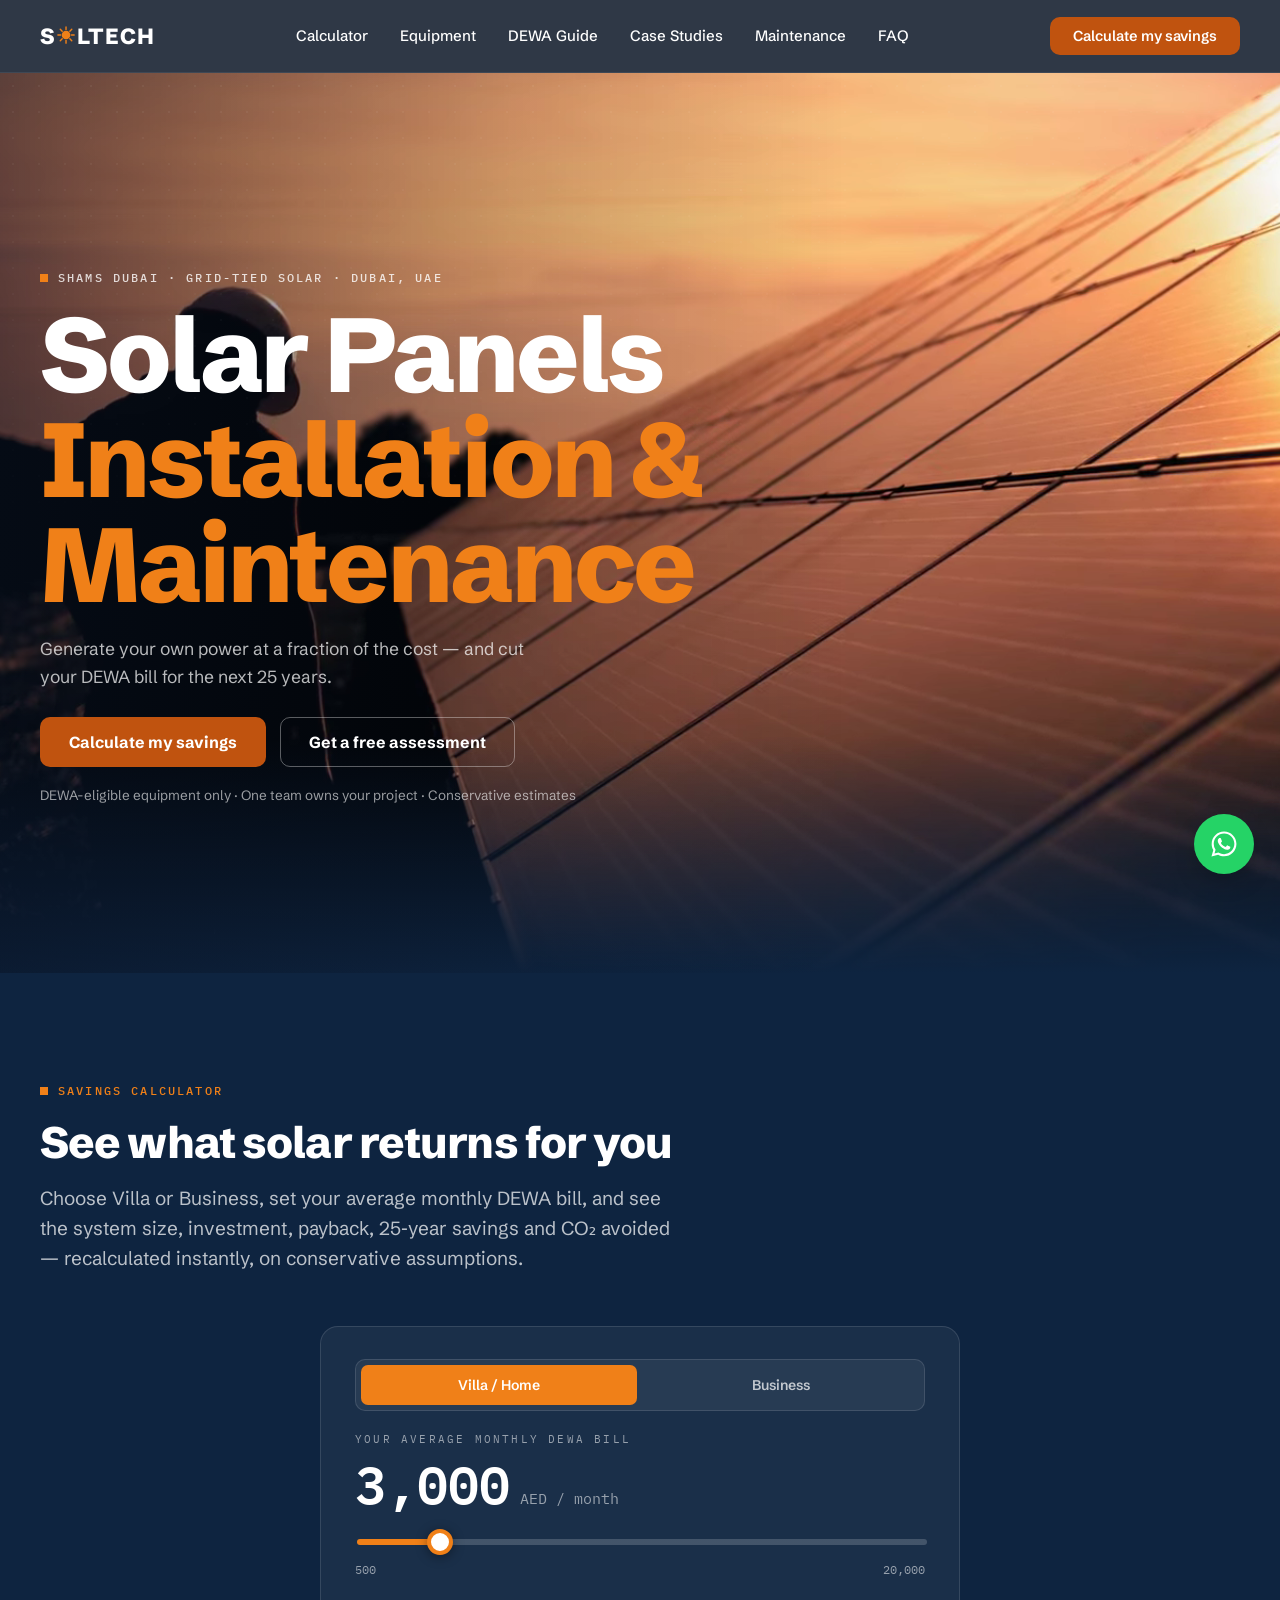
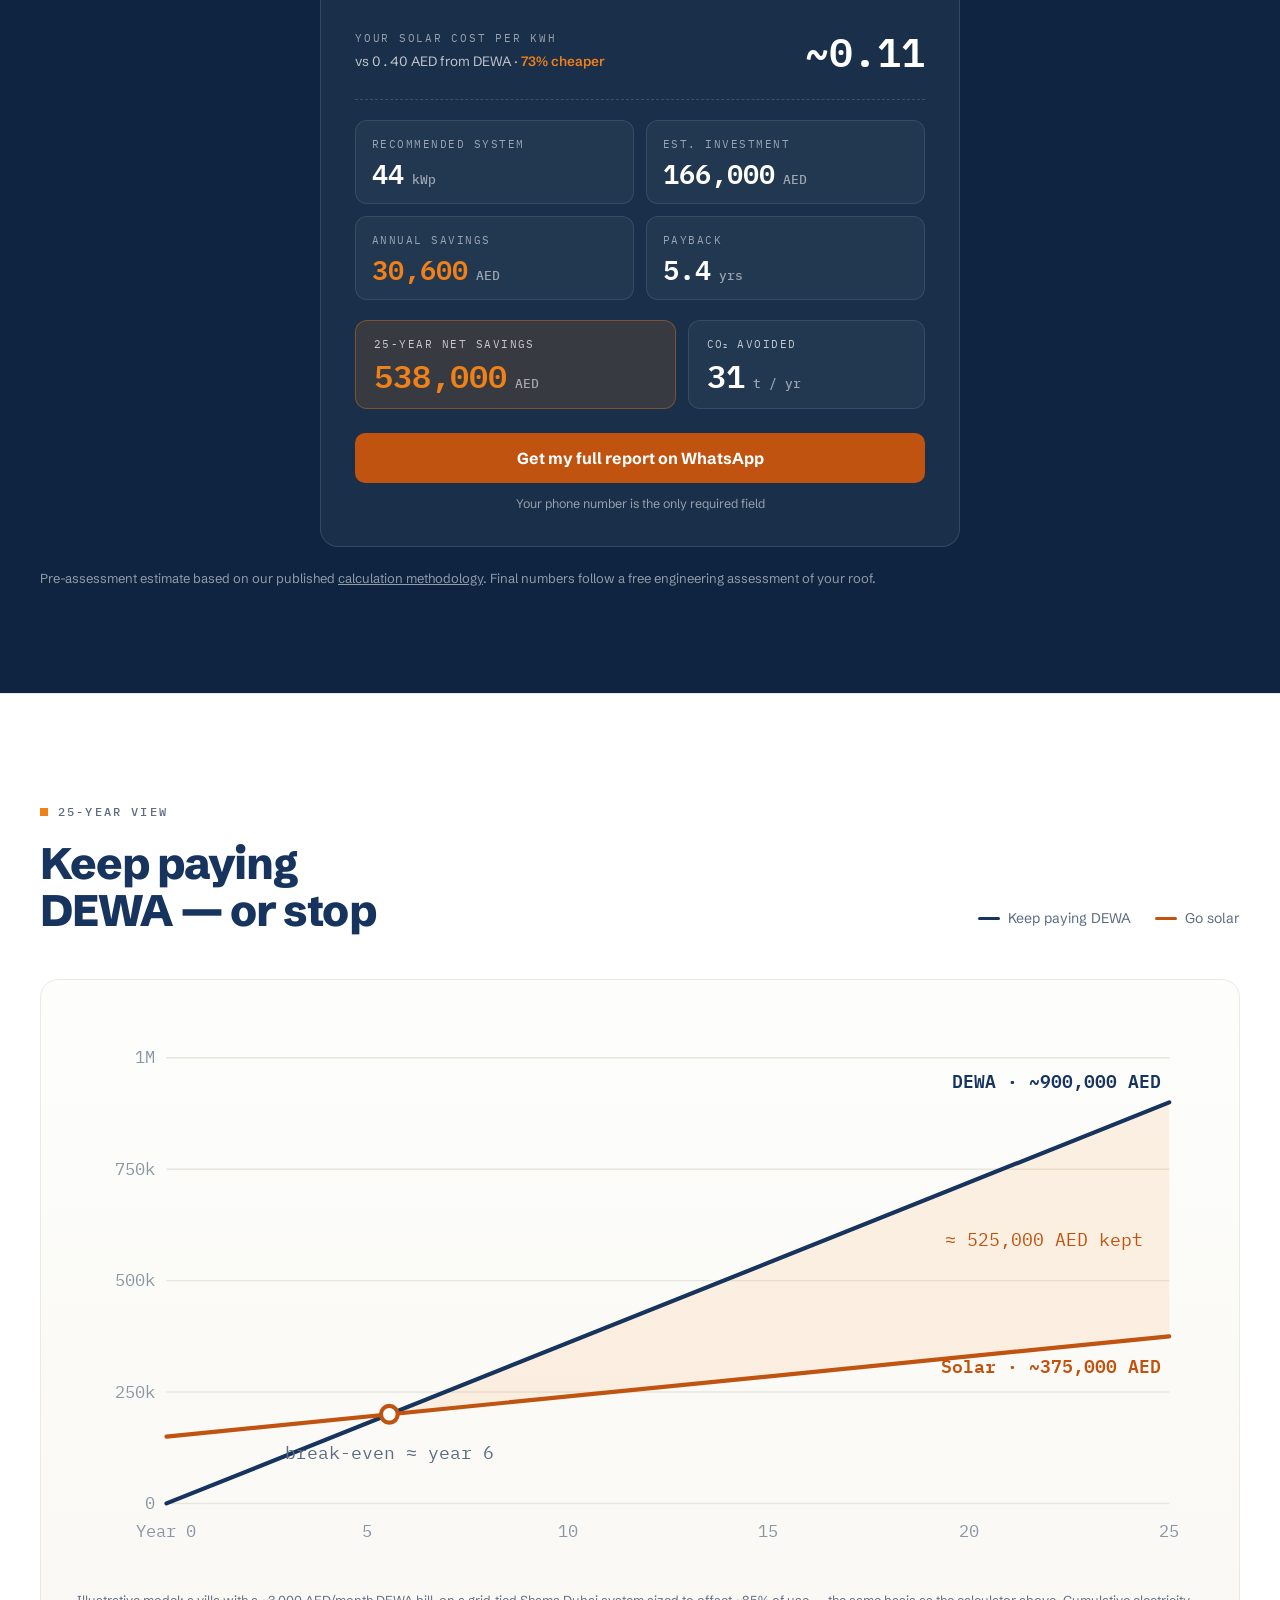
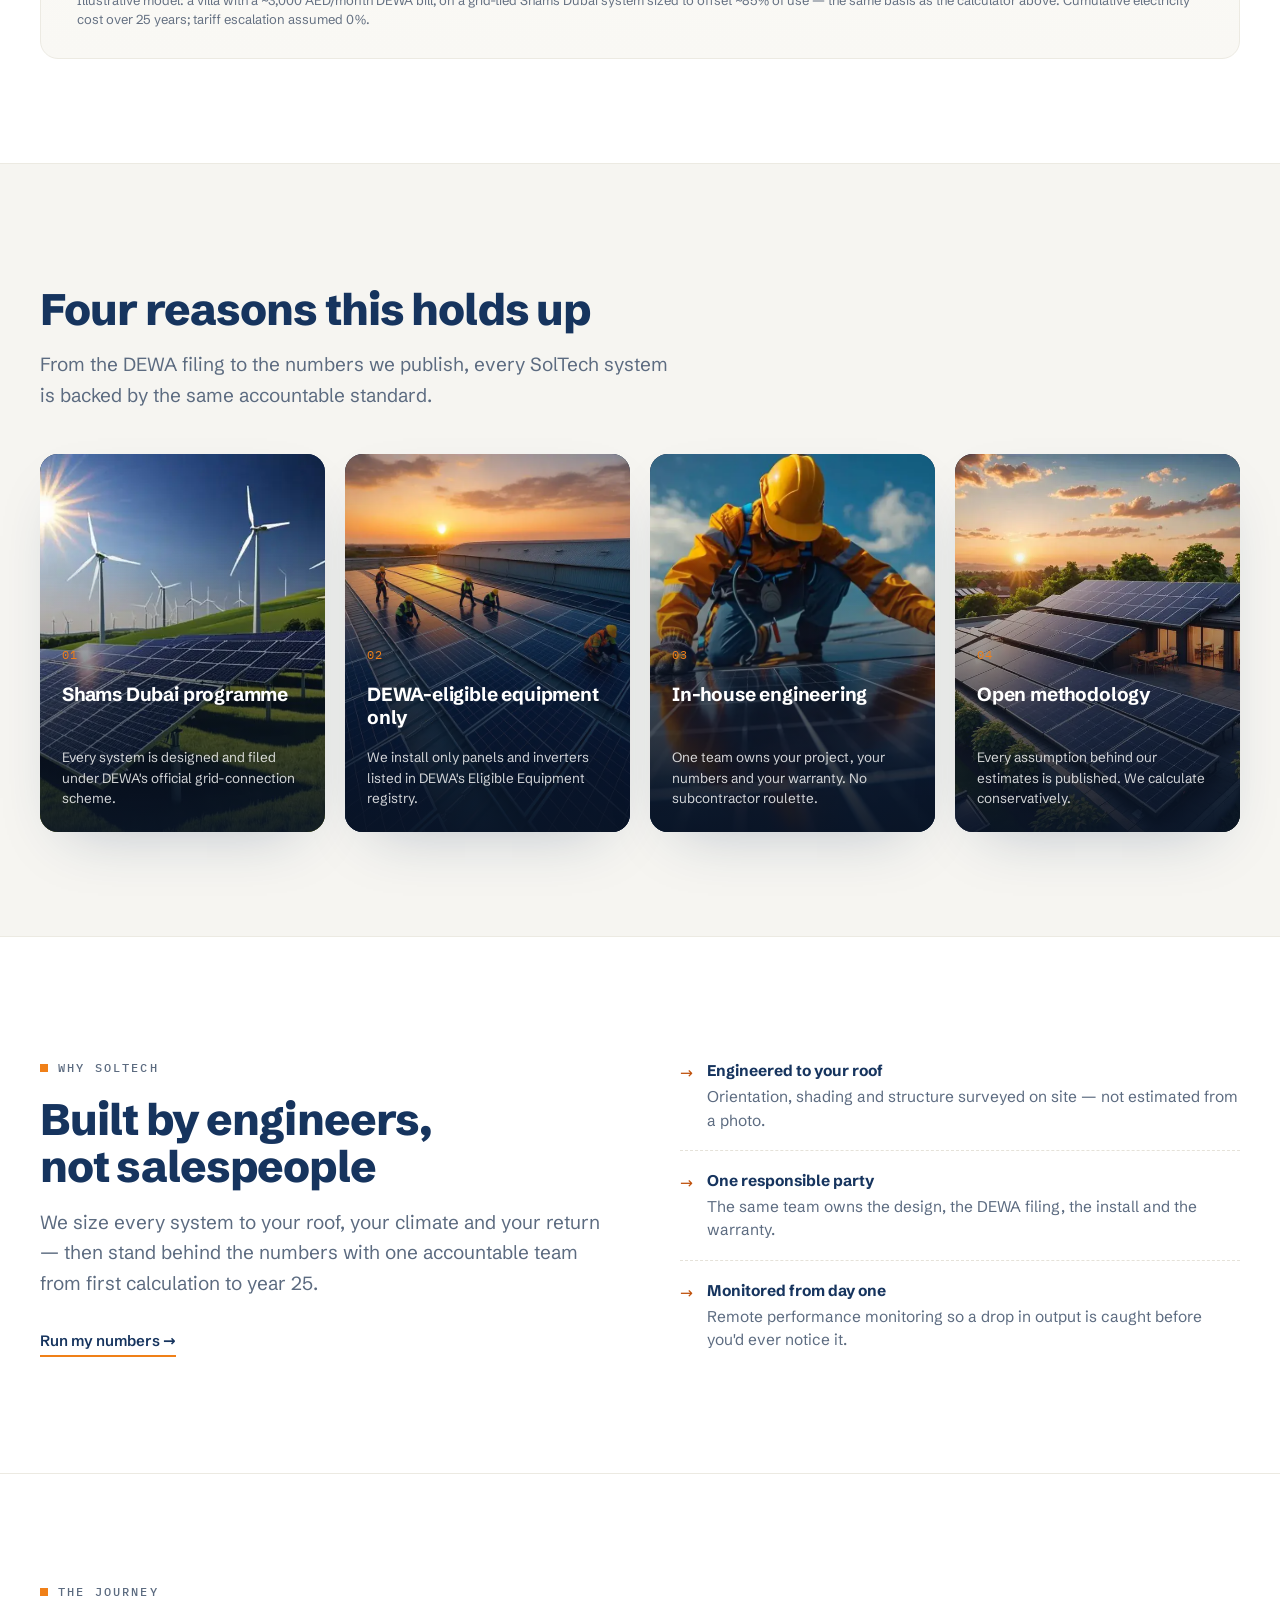
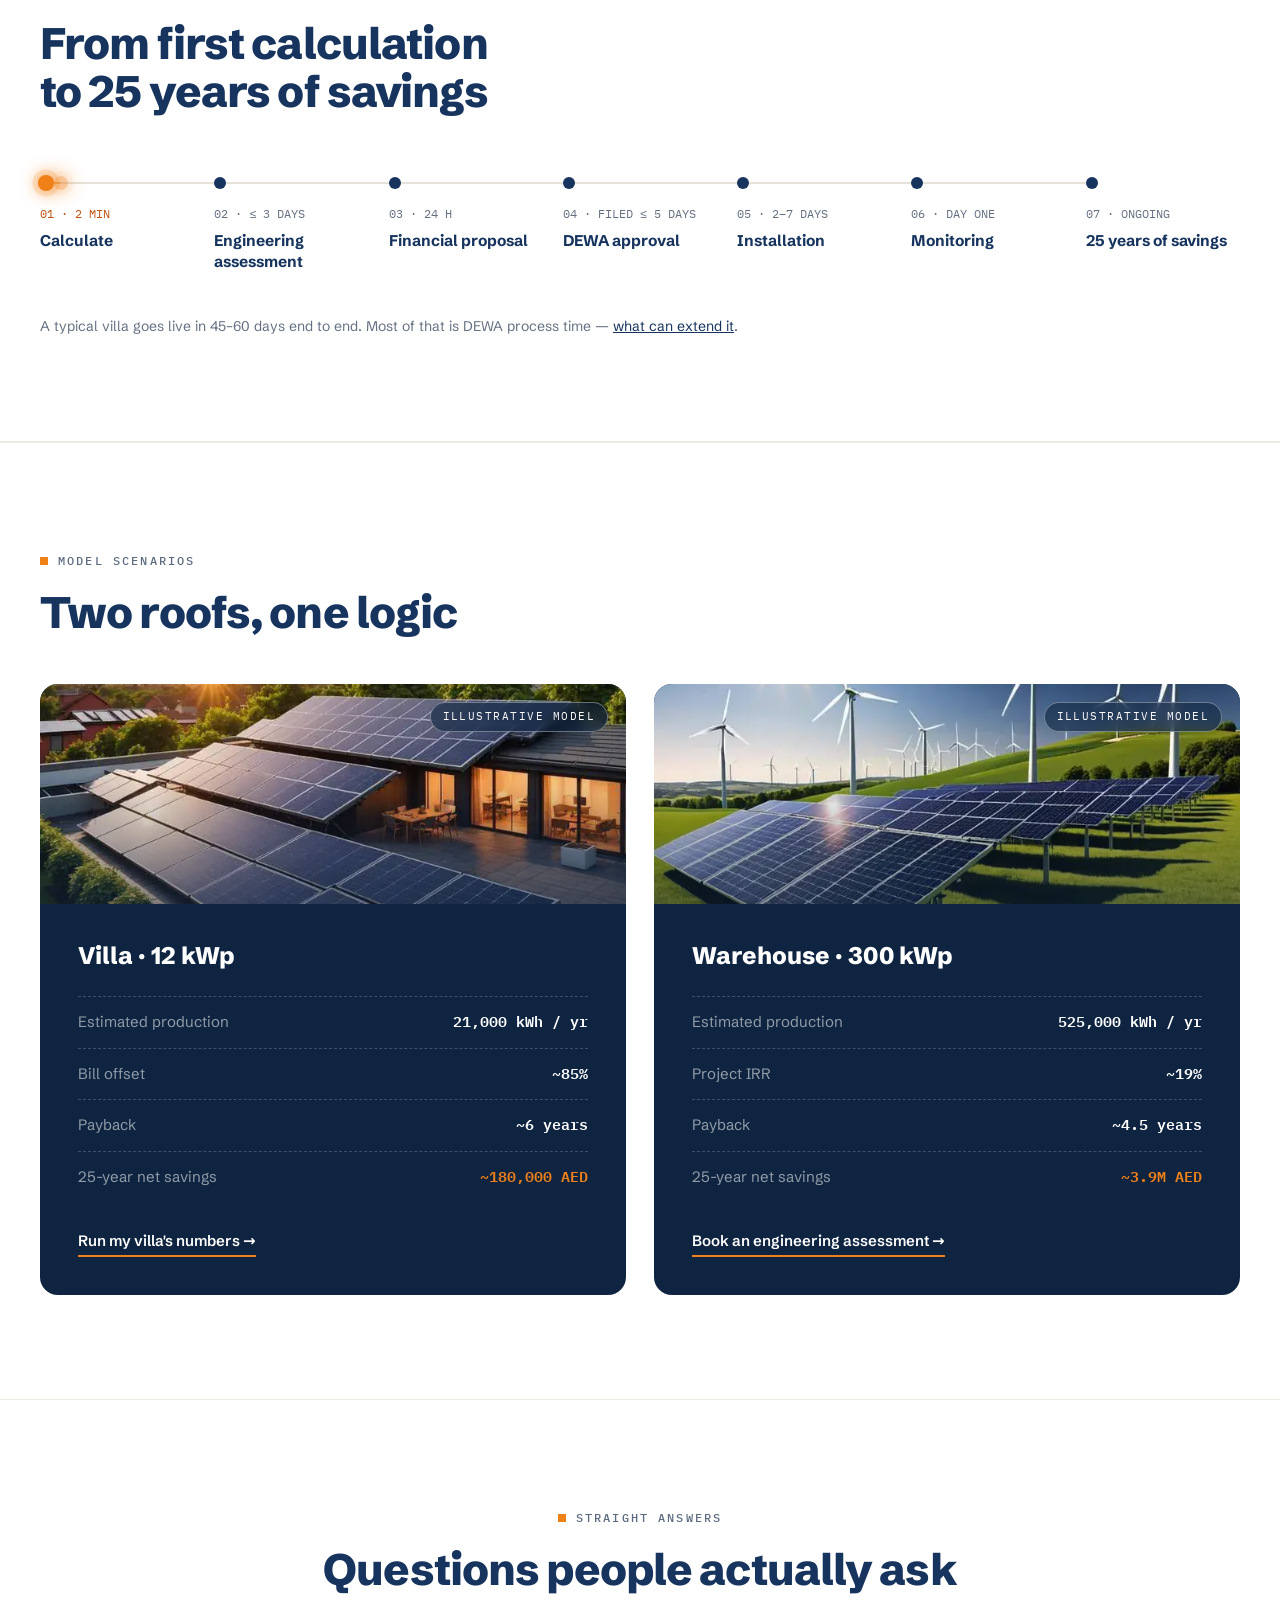
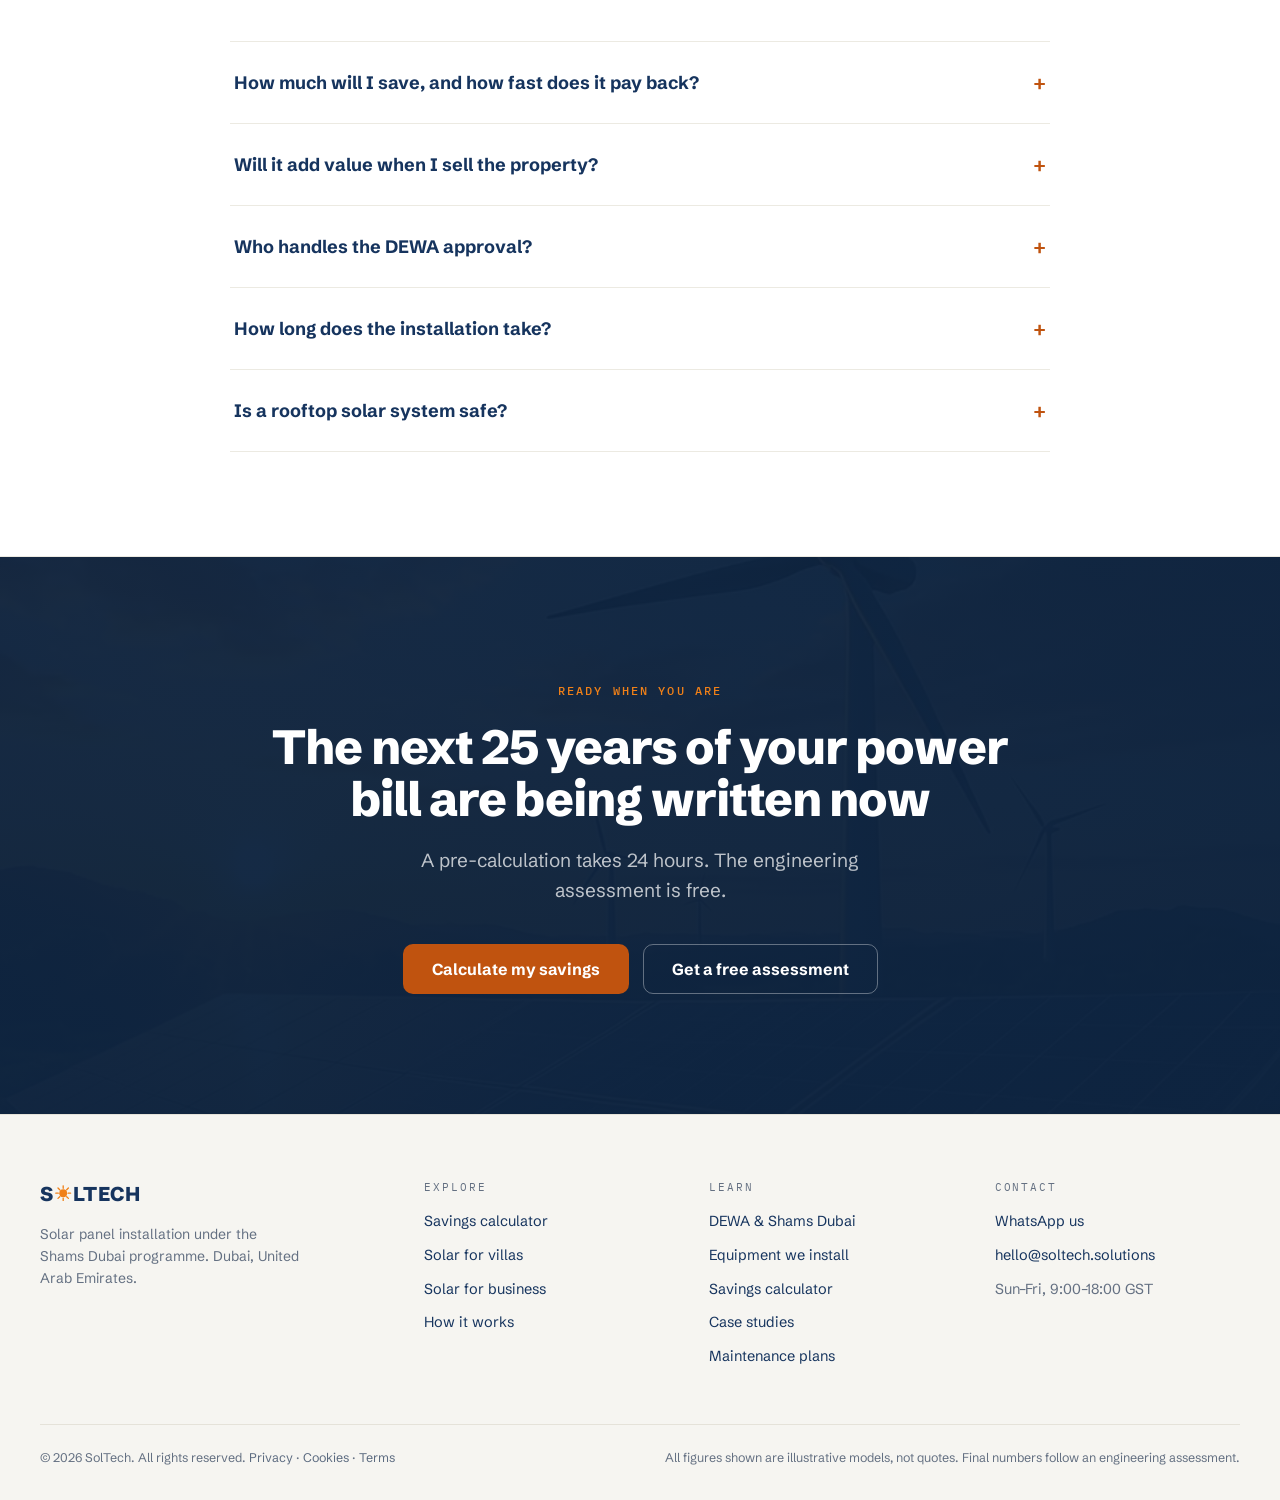
==== index.html @ 015d0dd1 "Add Maintenance page (post-connection O&M) with pricing plans New /maintenance.html covering ongoing" ====
<!DOCTYPE html>
<html lang="en">
<head>
<meta charset="utf-8">
<meta name="viewport" content="width=device-width, initial-scale=1">

<!-- ===== Primary SEO ===== -->
<title>Solar Panel Installation &amp; Maintenance in Dubai | SolTech</title>
<meta name="description" content="SolTech installs and maintains grid-tied solar under Dubai's Shams Dubai programme. Generate power at ~0.11 AED/kWh, cut your DEWA bill for 25 years. Free engineering assessment.">
<link rel="canonical" href="https://soltech.solutions/">
<meta name="robots" content="index, follow, max-image-preview:large, max-snippet:-1">
<meta name="author" content="SolTech">
<meta name="theme-color" content="#0E2440">
<meta name="geo.region" content="AE-DU">
<meta name="geo.placename" content="Dubai, United Arab Emirates">
<script>document.documentElement.classList.add('js');</script>

<!-- ===== Open Graph ===== -->
<meta property="og:type" content="website">
<meta property="og:site_name" content="SolTech">
<meta property="og:url" content="https://soltech.solutions/">
<meta property="og:title" content="Solar Panel Installation &amp; Maintenance in Dubai | SolTech">
<meta property="og:description" content="Generate your own power at a fraction of the cost and cut your DEWA bill for the next 25 years.">
<meta property="og:image" content="https://soltech.solutions/assets/img/panels-turbine-sunset.jpg">
<meta property="og:image:width" content="1024">
<meta property="og:image:height" content="1024">
<meta property="og:locale" content="en_AE">

<!-- ===== Twitter ===== -->
<meta name="twitter:card" content="summary_large_image">
<meta name="twitter:title" content="Solar Panel Installation &amp; Maintenance in Dubai | SolTech">
<meta name="twitter:description" content="Generate your own power at a fraction of the cost and cut your DEWA bill for the next 25 years.">
<meta name="twitter:image" content="https://soltech.solutions/assets/img/panels-turbine-sunset.jpg">

<link rel="icon" href="assets/favicon.svg" type="image/svg+xml">

<!-- ===== Performance: preload LCP + critical fonts (self-hosted, no CDN) ===== -->
<link rel="preload" as="image" href="assets/img/hero-poster.jpg" fetchpriority="high">
<link rel="preload" href="assets/fonts/schibsted-grotesk-latin.woff2" as="font" type="font/woff2" crossorigin>
<link rel="preload" href="assets/fonts/ibm-plex-mono-500-latin.woff2" as="font" type="font/woff2" crossorigin>
<link rel="stylesheet" href="assets/css/styles.css?v=15">

<!-- ===== Structured data ===== -->
<script type="application/ld+json">
{
  "@context": "https://schema.org",
  "@type": "LocalBusiness",
  "@id": "https://soltech.solutions/#business",
  "name": "SolTech",
  "description": "Grid-tied solar panel installation and maintenance in Dubai under the DEWA Shams Dubai programme.",
  "url": "https://soltech.solutions/",
  "email": "hello@soltech.solutions",
  "image": "https://soltech.solutions/assets/img/panels-turbine-sunset.jpg",
  "logo": "https://soltech.solutions/assets/favicon.svg",
  "priceRange": "$$",
  "areaServed": { "@type": "City", "name": "Dubai" },
  "address": { "@type": "PostalAddress", "addressLocality": "Dubai", "addressRegion": "Dubai", "addressCountry": "AE" },
  "openingHoursSpecification": {
    "@type": "OpeningHoursSpecification",
    "dayOfWeek": ["Sunday","Monday","Tuesday","Wednesday","Thursday","Friday"],
    "opens": "09:00", "closes": "18:00"
  },
  "makesOffer": {
    "@type": "Offer",
    "itemOffered": { "@type": "Service", "name": "Solar panel installation & maintenance", "serviceType": "Grid-tied solar (Shams Dubai)" }
  },
  "knowsAbout": ["Solar panel installation","Shams Dubai programme","DEWA grid connection","Solar maintenance","Photovoltaic systems"]
}
</script>
<script type="application/ld+json">
{
  "@context": "https://schema.org",
  "@type": "FAQPage",
  "mainEntity": [
    { "@type": "Question", "name": "How much will I save, and how fast does it pay back?", "acceptedAnswer": { "@type": "Answer", "text": "A grid-tied system replaces the power you buy from DEWA at 0.38 to 0.46 AED/kWh with your own at roughly 0.11 AED/kWh. For most villas that removes 70 to 90% of the electricity bill, and the system typically pays for itself in about 5 to 7 years, leaving 18 to 20 more years of near-free power under a 25-year panel performance warranty. Enter your monthly bill in the calculator for a figure tuned to your home; final numbers are confirmed by the free engineering assessment." } },
    { "@type": "Question", "name": "Will it add value when I sell the property?", "acceptedAnswer": { "@type": "Answer", "text": "Yes. The system is part of the property and transfers to the buyer, who inherits 20+ years of electricity at a fraction of the grid price, an increasingly clear selling point in Dubai. Accumulated DEWA bill credits stay with the account and do not transfer." } },
    { "@type": "Question", "name": "Who handles the DEWA approval?", "acceptedAnswer": { "@type": "Answer", "text": "We do, end to end. SolTech designs the system, files it under DEWA's Shams Dubai programme, and manages the connection approval, using only panels and inverters from DEWA's Eligible Equipment list. You never deal with the paperwork." } },
    { "@type": "Question", "name": "How long does the installation take?", "acceptedAnswer": { "@type": "Answer", "text": "A typical villa goes from first calculation to switch-on in 45 to 60 days. Most of that is DEWA approval time; the physical installation on your roof takes only 2 to 7 days." } },
    { "@type": "Question", "name": "Is a rooftop solar system safe?", "acceptedAnswer": { "@type": "Answer", "text": "Yes. Every roof gets a structural assessment first, the inverters are DEWA-listed and shut down automatically if the grid goes down, a built-in safety requirement, and installation is handled by certified engineers. With no moving parts, there is very little that can go wrong." } }
  ]
}
</script>
</head>
<body>
<a href="#top" class="skip-link">Skip to content</a>

<!-- ==================== HEADER ==================== -->
<header class="site-header" id="header">
  <div class="header-inner">
    <a href="#top" class="brand" aria-label="SolTech home">S<svg class="brand__sun" viewBox="0 0 100 100" role="img" aria-label="O" focusable="false"><g stroke-width="8" stroke-linecap="round" fill="none"><line x1="50" y1="20" x2="50" y2="5"/><line x1="50" y1="80" x2="50" y2="95"/><line x1="20" y1="50" x2="5" y2="50"/><line x1="80" y1="50" x2="95" y2="50"/><line x1="71.2" y1="28.8" x2="81.8" y2="18.2"/><line x1="71.2" y1="71.2" x2="81.8" y2="81.8"/><line x1="28.8" y1="71.2" x2="18.2" y2="81.8"/><line x1="28.8" y1="28.8" x2="18.2" y2="18.2"/></g><circle cx="50" cy="50" r="24"/></svg>LTECH</a>
    <nav class="nav" aria-label="Primary">
      <a class="nav__link" href="#calc">Calculator</a>
      <a class="nav__link" href="/equipment.html">Equipment</a>
      <a class="nav__link" href="/dewa-guide.html">DEWA Guide</a>
      <a class="nav__link" href="/case-studies.html">Case Studies</a>
      <a class="nav__link" href="/maintenance.html">Maintenance</a>
      <a class="nav__link" href="#faq">FAQ</a>
    </nav>
    <a href="#calc" class="btn btn--accent btn--sm header-cta">Calculate my savings</a>
    <button class="nav-toggle" id="navToggle" aria-label="Open menu" aria-expanded="false" aria-controls="mobileNav"><span></span></button>
  </div>
  <div class="mobile-nav" id="mobileNav">
    <a href="#calc">Calculator</a>
    <a href="/equipment.html">Equipment</a>
    <a href="/dewa-guide.html">DEWA Guide</a>
    <a href="/case-studies.html">Case Studies</a>
    <a href="/maintenance.html">Maintenance</a>
    <a href="#faq">FAQ</a>
    <a href="#calc" class="btn btn--accent">Calculate my savings</a>
  </div>
</header>

<main id="content">
<!-- ==================== HERO (full-banner video) ==================== -->
<section class="hero" id="top" tabindex="-1">
  <video class="hero__video" autoplay muted loop playsinline preload="metadata" poster="assets/img/hero-poster.jpg" aria-hidden="true" width="1600" height="861">
    <source src="solar.webm" type="video/webm">
    <source src="solar-1600.mp4" type="video/mp4">
  </video>
  <div class="hero__scrim"></div>
  <div class="hero__grid-overlay"></div>

  <div class="container">
    <div class="hero__grid">
      <div class="hero__content">
        <div class="eyebrow load-up"><span class="eyebrow__sq"></span>Shams Dubai · Grid-tied Solar · Dubai, UAE</div>
        <h1 class="h1 hero__title load-up d1">Solar Panels<br><span class="accent">Installation&nbsp;&amp;<br>Maintenance</span></h1>
        <p class="lead hero__sub load-up d2">Generate your own power at a fraction of the cost — and cut your DEWA bill for the next 25 years.</p>
        <div class="hero__cta load-up d3">
          <a href="#calc" class="btn btn--accent">Calculate my savings</a>
          <a href="https://wa.me/971500000000?text=Hi%20SolTech%2C%20I%27d%20like%20a%20free%20solar%20assessment" class="btn btn--ghost-light" rel="noopener">Get a free assessment</a>
        </div>
        <div class="hero__trust load-up d4">DEWA-eligible equipment only · One team owns your project · Conservative estimates</div>
      </div>
    </div>
  </div>
</section>

<!-- ==================== CALCULATOR ==================== -->
<section class="section section--deep on-dark" id="calc">
  <div class="container">
    <div class="section__head" data-reveal>
      <div class="eyebrow eyebrow--accent"><span class="eyebrow__sq"></span>Savings Calculator</div>
      <h2 class="h2" style="color:#fff">See what solar returns for you</h2>
      <p class="lead lead--on-dark">Choose Villa or Business, set your average monthly DEWA bill, and see the system size, investment, payback, 25&#8209;year savings and CO₂ avoided — recalculated instantly, on conservative assumptions.</p>
    </div>

    <div class="calc__grid">
      <!-- one unified calculator card: type + input + results + CTA -->
      <div class="calc__panel" data-reveal data-reveal-delay="100" data-calc>
        <div class="calc__toggle" role="group" aria-label="Property type">
          <button type="button" class="calc__seg is-active" data-type="villa" aria-pressed="true">Villa / Home</button>
          <button type="button" class="calc__seg" data-type="business" aria-pressed="false">Business</button>
        </div>

        <div class="calc__input">
          <div class="calc__label">Your average monthly DEWA bill</div>
          <div class="calc__amount">
            <span class="big" id="billVal">3,000</span>
            <span class="unit">AED / month</span>
          </div>
          <input class="slider" type="range" id="billSlider" min="500" max="20000" step="100" value="3000" aria-label="Average monthly DEWA bill in AED">
          <div class="slider__scale"><span id="scaleMin">500</span><span id="scaleMax">20,000</span></div>
        </div>

        <div class="calc__note" id="lowNote" hidden>Below ~1,500 AED/month the economics are weaker. Solar can still work — leave your number and we'll tell you straight whether it's worth it.</div>

        <div class="calc__hero-metric">
          <div class="calc__result-l">
            <div class="calc__result-k">Your solar cost per kWh</div>
            <div class="calc__result-ctx">vs <span class="num" id="dewaRate">0.40</span> AED from DEWA · <span class="accent"><span id="cutPct">73</span>% cheaper</span></div>
          </div>
          <div class="calc__result-v">~0.11</div>
        </div>

        <div class="calc__tiles">
          <div class="calc__tile"><div class="calc__tile-k">Recommended system</div><div class="calc__tile-v mono"><span id="sysKwp">44</span><span class="sm"> kWp</span></div></div>
          <div class="calc__tile"><div class="calc__tile-k">Est. investment</div><div class="calc__tile-v mono"><span id="capexVal">167,000</span><span class="sm"> AED</span></div></div>
          <div class="calc__tile"><div class="calc__tile-k">Annual savings</div><div class="calc__tile-v mono calc-accent"><span id="saveVal">30,600</span><span class="sm"> AED</span></div></div>
          <div class="calc__tile"><div class="calc__tile-k">Payback</div><div class="calc__tile-v mono"><span id="paybackVal">5.4</span><span class="sm"> yrs</span></div></div>
        </div>

        <div class="calc__bigrow">
          <div class="calc__big"><div class="calc__big-k">25-year net savings</div><div class="calc__big-v mono"><span id="net25Val">537,000</span><span class="sm"> AED</span></div></div>
          <div class="calc__big"><div class="calc__big-k">CO₂ avoided</div><div class="calc__big-v mono"><span id="co2Val">29</span><span class="sm"> t / yr</span></div></div>
        </div>

        <div class="calc__submit">
          <a class="btn btn--accent" id="reportCta" href="https://wa.me/971500000000?text=Hi%20SolTech%2C%20please%20send%20my%20full%20savings%20report.%20My%20monthly%20bill%20is%20about%203000%20AED" rel="noopener">Get my full report on WhatsApp</a>
          <div class="calc__reqnote">Your phone number is the only required field</div>
        </div>
      </div>
    </div>

    <div class="calc__foot" data-reveal>Pre-assessment estimate based on our published <a href="#faq">calculation methodology</a>. Final numbers follow a free engineering assessment of your roof.</div>
  </div>
</section>

<!-- ==================== COMPARE CHART ==================== -->
<section class="section section--white" id="compare">
  <div class="container">
    <div class="head-row" data-reveal>
      <div class="section__head" style="max-width:560px">
        <div class="eyebrow"><span class="eyebrow__sq"></span>25-Year View</div>
        <h2 class="h2">Keep paying DEWA — or stop</h2>
      </div>
      <div class="legend">
        <span><i class="l-dewa"></i>Keep paying DEWA</span>
        <span><i class="l-solar"></i>Go solar</span>
      </div>
    </div>

    <div class="chart-card" data-reveal data-reveal-delay="120">
      <svg id="compareChart" viewBox="0 0 820 400" style="width:100%;height:auto" role="img" aria-label="Cumulative 25-year cost: DEWA versus solar. DEWA reaches about 900,000 AED; solar about 375,000 AED.">
        <g stroke="#E8E5DC" stroke-width="1">
          <line x1="70" y1="350" x2="790" y2="350"></line>
          <line x1="70" y1="270" x2="790" y2="270"></line>
          <line x1="70" y1="190" x2="790" y2="190"></line>
          <line x1="70" y1="110" x2="790" y2="110"></line>
          <line x1="70" y1="30"  x2="790" y2="30"></line>
        </g>
        <g fill="#8B96A5" font-size="12" font-family="IBM Plex Mono, monospace">
          <text x="62" y="354" text-anchor="end">0</text>
          <text x="62" y="274" text-anchor="end">250k</text>
          <text x="62" y="194" text-anchor="end">500k</text>
          <text x="62" y="114" text-anchor="end">750k</text>
          <text x="62" y="34"  text-anchor="end">1M</text>
          <text x="70"  y="374" text-anchor="middle">Year 0</text>
          <text x="214" y="374" text-anchor="middle">5</text>
          <text x="358" y="374" text-anchor="middle">10</text>
          <text x="502" y="374" text-anchor="middle">15</text>
          <text x="646" y="374" text-anchor="middle">20</text>
          <text x="790" y="374" text-anchor="middle">25</text>
        </g>
        <polygon class="chart-fade" data-fade-delay="1200" points="230,286 790,62 790,230" fill="rgba(240,128,24,.10)"></polygon>
        <text class="chart-fade" data-fade-delay="1500" x="700" y="165" text-anchor="middle" fill="#C0530F" font-size="13" font-family="IBM Plex Mono, monospace">≈ 525,000 AED kept</text>
        <polyline class="chart-line chart-line--dewa draw" data-draw-delay="200" points="70,350 790,62" pathLength="1"></polyline>
        <polyline class="chart-line chart-line--solar draw" data-draw-delay="450" points="70,302 790,230" pathLength="1"></polyline>
        <g class="chart-fade" data-fade-delay="1700">
          <circle cx="230" cy="286" r="6" fill="#fff" stroke="#C0530F" stroke-width="3"></circle>
          <text x="230" y="318" text-anchor="middle" fill="#5C6B80" font-size="13" font-family="IBM Plex Mono, monospace">break-even ≈ year 6</text>
        </g>
        <g class="chart-fade" data-fade-delay="1900" font-size="13" font-family="IBM Plex Mono, monospace">
          <text x="784" y="52"  text-anchor="end" fill="#16345E" font-weight="600">DEWA · ~900,000 AED</text>
          <text x="784" y="256" text-anchor="end" fill="#C0530F" font-weight="600">Solar · ~375,000 AED</text>
        </g>
      </svg>
      <div class="foot">Illustrative model: a villa with a ~3,000 AED/month DEWA bill, on a grid-tied Shams Dubai system sized to offset ~85% of use — the same basis as the calculator above. Cumulative electricity cost over 25 years; tariff escalation assumed 0%.</div>
    </div>
  </div>
</section>

<!-- ==================== TRUST CARDS ==================== -->
<section class="section section--paper" id="trust">
  <div class="container">
    <div class="section__head" data-reveal>
      <h2 class="h2">Four reasons this holds up</h2>
      <p class="lead">From the DEWA filing to the numbers we publish, every SolTech system is backed by the same accountable standard.</p>
    </div>
    <div class="trust-cards">
      <article class="tcard" data-reveal>
        <picture><source srcset="assets/img/panels-wind-field.webp" type="image/webp"><img class="tcard__img" src="assets/img/panels-wind-field.jpg" alt="Solar array beside wind turbines under the Shams Dubai grid programme." loading="lazy" decoding="async"></picture>
        <div class="tcard__scrim"></div>
        <div class="tcard__body">
          <div class="tcard__num mono">01</div>
          <h3 class="tcard__title">Shams Dubai programme</h3>
          <p class="tcard__desc">Every system is designed and filed under DEWA's official grid-connection scheme.</p>
        </div>
      </article>
      <article class="tcard" data-reveal data-reveal-delay="90">
        <picture><source srcset="assets/img/install-team-sunset.webp" type="image/webp"><img class="tcard__img" src="assets/img/install-team-sunset.jpg" alt="A crew installing DEWA-eligible solar panels on a rooftop." loading="lazy" decoding="async"></picture>
        <div class="tcard__scrim"></div>
        <div class="tcard__body">
          <div class="tcard__num mono">02</div>
          <h3 class="tcard__title">DEWA-eligible equipment only</h3>
          <p class="tcard__desc">We install only panels and inverters listed in DEWA's Eligible Equipment registry.</p>
        </div>
      </article>
      <article class="tcard" data-reveal data-reveal-delay="180">
        <picture><source srcset="assets/img/engineer-closeup.webp" type="image/webp"><img class="tcard__img" src="assets/img/engineer-closeup.jpg" alt="A SolTech engineer fitting a rooftop solar module." loading="lazy" decoding="async"></picture>
        <div class="tcard__scrim"></div>
        <div class="tcard__body">
          <div class="tcard__num mono">03</div>
          <h3 class="tcard__title">In-house engineering</h3>
          <p class="tcard__desc">One team owns your project, your numbers and your warranty. No subcontractor roulette.</p>
        </div>
      </article>
      <article class="tcard" data-reveal data-reveal-delay="270">
        <picture><source srcset="assets/img/villa-rooftop-sunset.webp" type="image/webp"><img class="tcard__img" src="assets/img/villa-rooftop-sunset.jpg" alt="A villa rooftop solar array at sunset." loading="lazy" decoding="async"></picture>
        <div class="tcard__scrim"></div>
        <div class="tcard__body">
          <div class="tcard__num mono">04</div>
          <h3 class="tcard__title">Open methodology</h3>
          <p class="tcard__desc">Every assumption behind our estimates is published. We calculate conservatively.</p>
        </div>
      </article>
    </div>
  </div>
</section>

<!-- ==================== WHY SOLTECH ==================== -->
<section class="section section--white" id="why">
  <div class="container">
    <div class="engineers__grid">
      <div class="engineers__head" data-reveal>
        <div class="eyebrow"><span class="eyebrow__sq"></span>Why SolTech</div>
        <h2 class="h2" style="margin-top:18px">Built by engineers, not salespeople</h2>
        <p class="lead engineers__lead">We size every system to your roof, your climate and your return — then stand behind the numbers with one accountable team from first calculation to year 25.</p>
        <div class="engineers__cta">
          <a href="#calc" class="ulink">Run my numbers <span class="arw">→</span></a>
        </div>
      </div>
      <div class="engineers__body" data-reveal data-reveal-delay="120">
        <ul class="engineers__list">
          <li><span class="ic" aria-hidden="true">→</span><span><b>Engineered to your roof</b>Orientation, shading and structure surveyed on site — not estimated from a photo.</span></li>
          <li><span class="ic" aria-hidden="true">→</span><span><b>One responsible party</b>The same team owns the design, the DEWA filing, the install and the warranty.</span></li>
          <li><span class="ic" aria-hidden="true">→</span><span><b>Monitored from day one</b>Remote performance monitoring so a drop in output is caught before you'd ever notice it.</span></li>
        </ul>
      </div>
    </div>
  </div>
</section>

<!-- ==================== JOURNEY ==================== -->
<section class="section section--white" id="how" style="border-top:none">
  <div class="container">
    <div class="section__head" data-reveal>
      <div class="eyebrow"><span class="eyebrow__sq"></span>The Journey</div>
      <h2 class="h2">From first calculation to 25 years of savings</h2>
    </div>
    <div class="journey-grid" data-journey>
      <div class="journey-line" aria-hidden="true"></div>
      <div class="journey-line__fill" aria-hidden="true"></div>
      <div class="journey-traveler" aria-hidden="true"></div>
      <div class="step" data-reveal><span class="step__dot"></span><div class="step__label mono">01 · 2 MIN</div><div class="step__title">Calculate</div></div>
      <div class="step" data-reveal data-reveal-delay="70"><span class="step__dot"></span><div class="step__label mono">02 · ≤ 3 DAYS</div><div class="step__title">Engineering assessment</div></div>
      <div class="step" data-reveal data-reveal-delay="140"><span class="step__dot"></span><div class="step__label mono">03 · 24 H</div><div class="step__title">Financial proposal</div></div>
      <div class="step" data-reveal data-reveal-delay="210"><span class="step__dot"></span><div class="step__label mono">04 · FILED ≤ 5 DAYS</div><div class="step__title">DEWA approval</div></div>
      <div class="step" data-reveal data-reveal-delay="280"><span class="step__dot"></span><div class="step__label mono">05 · 2–7 DAYS</div><div class="step__title">Installation</div></div>
      <div class="step" data-reveal data-reveal-delay="350"><span class="step__dot"></span><div class="step__label mono">06 · DAY ONE</div><div class="step__title">Monitoring</div></div>
      <div class="step" data-reveal data-reveal-delay="420"><span class="step__dot"></span><div class="step__label mono">07 · ONGOING</div><div class="step__title">25 years of savings</div></div>
    </div>
    <div class="journey__foot" data-reveal>A typical villa goes live in 45–60 days end to end. Most of that is DEWA process time — <a href="#faq">what can extend it</a>.</div>
  </div>
</section>

<!-- ==================== MODELS ==================== -->
<section class="section section--white" id="models">
  <div class="container">
    <div class="section__head" data-reveal>
      <div class="eyebrow"><span class="eyebrow__sq"></span>Model Scenarios</div>
      <h2 class="h2">Two roofs, one logic</h2>
    </div>
    <div class="models-grid">
      <!-- Villa -->
      <div class="model model--dark" data-reveal data-reveal-delay="80">
        <div class="model__media">
          <picture><source srcset="assets/img/villa-rooftop-sunset.webp" type="image/webp"><img src="assets/img/villa-rooftop-sunset.jpg" alt="Modern villa with rooftop solar panels at sunset." loading="lazy" decoding="async"></picture>
          <span class="model__pill">Illustrative model</span>
        </div>
        <div class="model__body">
          <div class="model__title">Villa · 12 kWp</div>
          <div class="spec-list">
            <div class="spec"><span class="spec__k">Estimated production</span><span class="spec__v">21,000 kWh / yr</span></div>
            <div class="spec"><span class="spec__k">Bill offset</span><span class="spec__v">~85%</span></div>
            <div class="spec"><span class="spec__k">Payback</span><span class="spec__v">~6 years</span></div>
            <div class="spec"><span class="spec__k">25-year net savings</span><span class="spec__v spec__v--accent">~180,000 AED</span></div>
          </div>
          <div class="model__cta"><a href="#calc" class="ulink">Run my villa's numbers <span class="arw">→</span></a></div>
        </div>
      </div>
      <!-- Warehouse -->
      <div class="model model--dark" data-reveal data-reveal-delay="160">
        <div class="model__media">
          <picture><source srcset="assets/img/panels-wind-field.webp" type="image/webp"><img src="assets/img/panels-wind-field.jpg" alt="Large-scale solar array beside wind turbines." loading="lazy" decoding="async"></picture>
          <span class="model__pill">Illustrative model</span>
        </div>
        <div class="model__body">
          <div class="model__title">Warehouse · 300 kWp</div>
          <div class="spec-list">
            <div class="spec"><span class="spec__k">Estimated production</span><span class="spec__v">525,000 kWh / yr</span></div>
            <div class="spec"><span class="spec__k">Project IRR</span><span class="spec__v">~19%</span></div>
            <div class="spec"><span class="spec__k">Payback</span><span class="spec__v">~4.5 years</span></div>
            <div class="spec"><span class="spec__k">25-year net savings</span><span class="spec__v spec__v--accent">~3.9M AED</span></div>
          </div>
          <div class="model__cta"><a href="https://wa.me/971500000000?text=Hi%20SolTech%2C%20I%27d%20like%20to%20book%20an%20engineering%20assessment%20for%20a%20commercial%20site" class="ulink" rel="noopener">Book an engineering assessment <span class="arw">→</span></a></div>
        </div>
      </div>
    </div>
  </div>
</section>

<!-- ==================== FAQ ==================== -->
<section class="section section--white" id="faq" style="border-top:none">
  <div class="container">
    <div class="faq-wrap">
      <div class="faq-head" data-reveal>
        <div class="eyebrow"><span class="eyebrow__sq"></span>Straight Answers</div>
        <h2 class="h2" style="margin-top:18px">Questions people actually ask</h2>
      </div>
      <div class="faq-list" data-reveal data-reveal-delay="100">
        <div class="faq-item">
          <button class="faq-q" aria-expanded="false" aria-controls="faq-a-0">How much will I save, and how fast does it pay back?<span class="faq-q__icon" aria-hidden="true">+</span></button>
          <div class="faq-a" id="faq-a-0" aria-hidden="true"><div class="faq-a__inner"><p>A grid-tied system replaces the power you buy from DEWA at 0.38–0.46 AED/kWh with your own at roughly 0.11 AED/kWh. For most villas that removes 70–90% of the electricity bill, and the system typically pays for itself in about 5–7 years — leaving 18–20 more years of near-free power under a 25-year panel performance warranty. Enter your monthly bill in the calculator above for a figure tuned to your home; final numbers are confirmed by the free engineering assessment.</p></div></div>
        </div>
        <div class="faq-item">
          <button class="faq-q" aria-expanded="false" aria-controls="faq-a-1">Will it add value when I sell the property?<span class="faq-q__icon" aria-hidden="true">+</span></button>
          <div class="faq-a" id="faq-a-1" aria-hidden="true"><div class="faq-a__inner"><p>Yes. The system is part of the property and transfers to the buyer, who inherits 20+ years of electricity at a fraction of the grid price — an increasingly clear selling point in Dubai. Accumulated DEWA bill credits stay with the account and do not transfer.</p></div></div>
        </div>
        <div class="faq-item">
          <button class="faq-q" aria-expanded="false" aria-controls="faq-a-2">Who handles the DEWA approval?<span class="faq-q__icon" aria-hidden="true">+</span></button>
          <div class="faq-a" id="faq-a-2" aria-hidden="true"><div class="faq-a__inner"><p>We do, end to end. SolTech designs the system, files it under DEWA's Shams Dubai programme, and manages the connection approval — using only panels and inverters from DEWA's Eligible Equipment list. You never deal with the paperwork.</p></div></div>
        </div>
        <div class="faq-item">
          <button class="faq-q" aria-expanded="false" aria-controls="faq-a-3">How long does the installation take?<span class="faq-q__icon" aria-hidden="true">+</span></button>
          <div class="faq-a" id="faq-a-3" aria-hidden="true"><div class="faq-a__inner"><p>A typical villa goes from first calculation to switch-on in 45–60 days. Most of that is DEWA approval time; the physical installation on your roof takes only 2–7 days.</p></div></div>
        </div>
        <div class="faq-item">
          <button class="faq-q" aria-expanded="false" aria-controls="faq-a-4">Is a rooftop solar system safe?<span class="faq-q__icon" aria-hidden="true">+</span></button>
          <div class="faq-a" id="faq-a-4" aria-hidden="true"><div class="faq-a__inner"><p>Yes. Every roof gets a structural assessment first, the inverters are DEWA-listed and shut down automatically if the grid goes down (a built-in safety requirement), and installation is handled by certified engineers. With no moving parts, there is very little that can go wrong.</p></div></div>
        </div>
      </div>
    </div>
  </div>
</section>

<!-- ==================== FINAL CTA ==================== -->
<section class="cta" id="contact">
  <div class="cta__bg"><picture><source srcset="assets/img/panels-turbine-sunset.webp" type="image/webp"><img src="assets/img/panels-turbine-sunset.jpg" alt="" aria-hidden="true" loading="lazy"></picture></div>
  <div class="cta__scrim"></div>
  <div class="container" data-reveal>
    <div class="eyebrow eyebrow--accent" style="justify-content:center">Ready When You Are</div>
    <h2 class="h2">The next 25 years of your power bill are being written now</h2>
    <p class="lead">A pre-calculation takes 24 hours. The engineering assessment is free.</p>
    <div class="cta__actions">
      <a href="#calc" class="btn btn--accent">Calculate my savings</a>
      <a href="https://wa.me/971500000000?text=Hi%20SolTech%2C%20I%27d%20like%20a%20free%20solar%20assessment" class="btn btn--ghost-light" rel="noopener">Get a free assessment</a>
    </div>
  </div>
</section>

</main>

<!-- ==================== FOOTER ==================== -->
<footer class="site-footer">
  <div class="footer-inner">
    <div class="footer-grid">
      <div class="footer-brand">
        <div class="brand" style="font-size:20px">S<svg class="brand__sun" viewBox="0 0 100 100" role="img" aria-label="O" focusable="false"><g stroke-width="8" stroke-linecap="round" fill="none"><line x1="50" y1="20" x2="50" y2="5"/><line x1="50" y1="80" x2="50" y2="95"/><line x1="20" y1="50" x2="5" y2="50"/><line x1="80" y1="50" x2="95" y2="50"/><line x1="71.2" y1="28.8" x2="81.8" y2="18.2"/><line x1="71.2" y1="71.2" x2="81.8" y2="81.8"/><line x1="28.8" y1="71.2" x2="18.2" y2="81.8"/><line x1="28.8" y1="28.8" x2="18.2" y2="18.2"/></g><circle cx="50" cy="50" r="24"/></svg>LTECH</div>
        <p>Solar panel installation under the Shams Dubai programme. Dubai, United Arab Emirates.</p>
      </div>
      <div class="footer-col">
        <div class="footer-col__k">Explore</div>
        <a href="#calc">Savings calculator</a>
        <a href="#compare">Solar for villas</a>
        <a href="#models">Solar for business</a>
        <a href="#how">How it works</a>
      </div>
      <div class="footer-col">
        <div class="footer-col__k">Learn</div>
        <a href="/dewa-guide.html">DEWA &amp; Shams Dubai</a>
        <a href="/equipment.html">Equipment we install</a>
        <a href="/calculator.html">Savings calculator</a>
        <a href="/case-studies.html">Case studies</a>
        <a href="/maintenance.html">Maintenance plans</a>
      </div>
      <div class="footer-col">
        <div class="footer-col__k">Contact</div>
        <a href="https://wa.me/971500000000" rel="noopener">WhatsApp us</a>
        <a href="mailto:hello@soltech.solutions">hello@soltech.solutions</a>
        <span style="color:var(--faint)">Sun–Fri, 9:00–18:00 GST</span>
      </div>
    </div>
    <div class="footer-bottom">
      <span class="footer-legal">© 2026 SolTech. All rights reserved. <a href="privacy.html">Privacy</a> · <a href="cookies.html">Cookies</a> · <a href="terms.html">Terms</a></span>
      <span>All figures shown are illustrative models, not quotes. Final numbers follow an engineering assessment.</span>
    </div>
  </div>
</footer>

<!-- Floating WhatsApp -->
<a class="wa-float" href="https://wa.me/971500000000?text=Hi%20SolTech" aria-label="Chat on WhatsApp" rel="noopener">
  <svg width="30" height="30" viewBox="0 0 24 24" fill="#fff" aria-hidden="true"><path d="M12.04 2c-5.46 0-9.9 4.44-9.9 9.9 0 1.75.46 3.45 1.32 4.95L2 22l5.3-1.39c1.45.79 3.08 1.21 4.74 1.21 5.46 0 9.9-4.44 9.9-9.9S17.5 2 12.04 2zm0 18.1c-1.48 0-2.93-.4-4.2-1.15l-.3-.18-3.12.82.83-3.04-.2-.31a8.26 8.26 0 0 1-1.26-4.38c0-4.54 3.7-8.24 8.25-8.24 4.54 0 8.24 3.7 8.24 8.24s-3.7 8.24-8.24 8.24zm4.52-6.16c-.25-.12-1.47-.72-1.69-.81-.23-.08-.39-.12-.56.13-.16.25-.64.8-.78.97-.14.16-.29.18-.54.06-.25-.12-1.05-.39-1.99-1.23-.74-.66-1.23-1.47-1.38-1.72-.14-.25-.01-.38.11-.51.11-.11.25-.29.37-.43.12-.14.16-.25.25-.41.08-.17.04-.31-.02-.43-.06-.12-.56-1.34-.76-1.84-.2-.48-.41-.42-.56-.43h-.48c-.17 0-.43.06-.66.31-.22.25-.86.85-.86 2.07 0 1.22.89 2.4 1.01 2.56.12.17 1.75 2.67 4.23 3.74.59.26 1.05.41 1.41.52.59.19 1.13.16 1.56.1.48-.07 1.47-.6 1.67-1.18.21-.58.21-1.07.15-1.18-.06-.11-.22-.17-.47-.29z"></path></svg>
</a>

<script src="assets/js/script.js?v=14" defer></script>
</body>
</html>
---- assets/css/styles.css ----
/* ============================================================
   SolTech — Solar Panel Installation, Dubai
   Financial / wealth-platform aesthetic. One orange accent on navy.
   Tokens sourced from the client design handoff (high-fidelity).
   ============================================================ */

/* ============================================================
   Self-hosted fonts — no external CDN (works offline, faster, GDPR-clean).
   Schibsted Grotesk: variable 400..900 (normal + italic).
   IBM Plex Mono: 400 / 500 / 600. Latin + latin-ext subsets only.
   ============================================================ */
@font-face {
  font-family: "Schibsted Grotesk"; font-style: normal; font-weight: 400 900; font-display: swap;
  src: url("../fonts/schibsted-grotesk-latin.woff2") format("woff2");
  unicode-range: U+0000-00FF, U+0131, U+0152-0153, U+02BB-02BC, U+02C6, U+02DA, U+02DC, U+0304, U+0308, U+0329, U+2000-206F, U+20AC, U+2122, U+2191, U+2193, U+2212, U+2215, U+FEFF, U+FFFD;
}
@font-face {
  font-family: "Schibsted Grotesk"; font-style: normal; font-weight: 400 900; font-display: swap;
  src: url("../fonts/schibsted-grotesk-latin-ext.woff2") format("woff2");
  unicode-range: U+0100-02BA, U+02BD-02C5, U+02C7-02CC, U+02CE-02D7, U+02DD-02FF, U+0304, U+0308, U+0329, U+1D00-1DBF, U+1E00-1E9F, U+1EF2-1EFF, U+2020, U+20A0-20AB, U+20AD-20C0, U+2113, U+2C60-2C7F, U+A720-A7FF;
}
@font-face {
  font-family: "Schibsted Grotesk"; font-style: italic; font-weight: 400 900; font-display: swap;
  src: url("../fonts/schibsted-grotesk-italic-latin.woff2") format("woff2");
  unicode-range: U+0000-00FF, U+0131, U+0152-0153, U+02BB-02BC, U+02C6, U+02DA, U+02DC, U+0304, U+0308, U+0329, U+2000-206F, U+20AC, U+2122, U+2191, U+2193, U+2212, U+2215, U+FEFF, U+FFFD;
}
@font-face {
  font-family: "Schibsted Grotesk"; font-style: italic; font-weight: 400 900; font-display: swap;
  src: url("../fonts/schibsted-grotesk-italic-latin-ext.woff2") format("woff2");
  unicode-range: U+0100-02BA, U+02BD-02C5, U+02C7-02CC, U+02CE-02D7, U+02DD-02FF, U+0304, U+0308, U+0329, U+1D00-1DBF, U+1E00-1E9F, U+1EF2-1EFF, U+2020, U+20A0-20AB, U+20AD-20C0, U+2113, U+2C60-2C7F, U+A720-A7FF;
}
@font-face {
  font-family: "IBM Plex Mono"; font-style: normal; font-weight: 400; font-display: swap;
  src: url("../fonts/ibm-plex-mono-400-latin.woff2") format("woff2");
  unicode-range: U+0000-00FF, U+0131, U+0152-0153, U+02BB-02BC, U+02C6, U+02DA, U+02DC, U+0304, U+0308, U+0329, U+2000-206F, U+20AC, U+2122, U+2191, U+2193, U+2212, U+2215, U+FEFF, U+FFFD;
}
@font-face {
  font-family: "IBM Plex Mono"; font-style: normal; font-weight: 400; font-display: swap;
  src: url("../fonts/ibm-plex-mono-400-latin-ext.woff2") format("woff2");
  unicode-range: U+0100-02BA, U+02BD-02C5, U+02C7-02CC, U+02CE-02D7, U+02DD-02FF, U+0304, U+0308, U+0329, U+1D00-1DBF, U+1E00-1E9F, U+1EF2-1EFF, U+2020, U+20A0-20AB, U+20AD-20C0, U+2113, U+2C60-2C7F, U+A720-A7FF;
}
@font-face {
  font-family: "IBM Plex Mono"; font-style: normal; font-weight: 500; font-display: swap;
  src: url("../fonts/ibm-plex-mono-500-latin.woff2") format("woff2");
  unicode-range: U+0000-00FF, U+0131, U+0152-0153, U+02BB-02BC, U+02C6, U+02DA, U+02DC, U+0304, U+0308, U+0329, U+2000-206F, U+20AC, U+2122, U+2191, U+2193, U+2212, U+2215, U+FEFF, U+FFFD;
}
@font-face {
  font-family: "IBM Plex Mono"; font-style: normal; font-weight: 500; font-display: swap;
  src: url("../fonts/ibm-plex-mono-500-latin-ext.woff2") format("woff2");
  unicode-range: U+0100-02BA, U+02BD-02C5, U+02C7-02CC, U+02CE-02D7, U+02DD-02FF, U+0304, U+0308, U+0329, U+1D00-1DBF, U+1E00-1E9F, U+1EF2-1EFF, U+2020, U+20A0-20AB, U+20AD-20C0, U+2113, U+2C60-2C7F, U+A720-A7FF;
}
@font-face {
  font-family: "IBM Plex Mono"; font-style: normal; font-weight: 600; font-display: swap;
  src: url("../fonts/ibm-plex-mono-600-latin.woff2") format("woff2");
  unicode-range: U+0000-00FF, U+0131, U+0152-0153, U+02BB-02BC, U+02C6, U+02DA, U+02DC, U+0304, U+0308, U+0329, U+2000-206F, U+20AC, U+2122, U+2191, U+2193, U+2212, U+2215, U+FEFF, U+FFFD;
}
@font-face {
  font-family: "IBM Plex Mono"; font-style: normal; font-weight: 600; font-display: swap;
  src: url("../fonts/ibm-plex-mono-600-latin-ext.woff2") format("woff2");
  unicode-range: U+0100-02BA, U+02BD-02C5, U+02C7-02CC, U+02CE-02D7, U+02DD-02FF, U+0304, U+0308, U+0329, U+1D00-1DBF, U+1E00-1E9F, U+1EF2-1EFF, U+2020, U+20A0-20AB, U+20AD-20C0, U+2113, U+2C60-2C7F, U+A720-A7FF;
}

/* ---------- Tokens ---------- */
:root {
  --ink:        #16345E;   /* primary text, navy buttons, DEWA chart line */
  --deep:       #0E2440;   /* dark section backgrounds */
  --accent:     #F08018;   /* the single accent — graphics/borders + accent text on DARK backgrounds */
  --accent-2:   #FF9633;   /* accent hover (decorative only) */
  --accent-strong: #C0530F;      /* accessible orange: ~4.6:1 as white-on-orange AND as orange text on white */
  --accent-strong-hover: #A8480C;
  --paper:      #F6F5F1;   /* page background */
  --white:      #FFFFFF;
  --muted:      #5C6B80;   /* secondary text */
  --faint:      #647082;   /* tertiary text/labels — darkened to clear WCAG AA (was #8B96A5) */
  --border:     #E5E2D9;   /* hairlines */
  --border-2:   #ECEAE2;   /* softer hairlines */
  --wa:         #25D366;   /* WhatsApp green */

  --on-dark-70: rgba(255,255,255,.72);
  --on-dark-55: rgba(255,255,255,.55);
  --on-dark-40: rgba(255,255,255,.40);

  --container: 1400px;
  --pad: 40px;

  --r-card: 18px;
  --r-btn: 10px;
  --r-pill: 999px;

  --shadow-card: 0 24px 60px -28px rgba(22,52,94,.28);
  --shadow-deep: 0 24px 60px -24px rgba(14,36,64,.45);
  --shadow-badge: 0 12px 28px -8px rgba(240,128,24,.55);

  --ease: cubic-bezier(.16,.7,.2,1);
  --ease-draw: cubic-bezier(.4,0,.2,1);

  --sans: "Schibsted Grotesk", ui-sans-serif, system-ui, -apple-system, "Segoe UI", Roboto, Arial, sans-serif;
  --mono: "IBM Plex Mono", ui-monospace, "SFMono-Regular", Menlo, Consolas, monospace;
}

/* ---------- Reset ---------- */
*, *::before, *::after { box-sizing: border-box; }
html { scroll-behavior: smooth; scroll-padding-top: 84px; -webkit-text-size-adjust: 100%; overflow-x: clip; }
body {
  margin: 0;
  background: var(--paper);
  color: var(--ink);
  font-family: var(--sans);
  font-size: 16px;
  line-height: 1.5;
  -webkit-font-smoothing: antialiased;
  text-rendering: optimizeLegibility;
  overflow-x: clip;   /* clip (not hidden) so position: sticky keeps working */
}
img, video, svg { display: block; max-width: 100%; }
picture { display: contents; }
a { color: var(--ink); text-decoration: none; transition: color .25s var(--ease); }
a:hover { color: var(--accent-strong); }
button { font-family: inherit; }
::selection { background: var(--accent); color: #fff; }
:focus-visible { outline: 2px solid var(--accent); outline-offset: 3px; border-radius: 4px; }

.mono { font-family: var(--mono); font-variant-numeric: tabular-nums; }
.num  { font-variant-numeric: tabular-nums; }

/* ---------- Layout ---------- */
.container { max-width: var(--container); margin: 0 auto; padding: 0 var(--pad); }
.section { padding: 104px 0; position: relative; }
.section--paper { background: var(--paper); }
.section--white { background: var(--white); border-top: 1px solid var(--border-2); border-bottom: 1px solid var(--border-2); }
.section--deep  { background: var(--deep); color: #fff; }

/* ---------- Eyebrow ---------- */
.eyebrow {
  display: inline-flex; align-items: center; gap: 10px;
  font-family: var(--mono); font-size: 12px; font-weight: 500;
  letter-spacing: .18em; text-transform: uppercase; color: var(--muted);
}
.eyebrow--accent { color: var(--accent); }
.eyebrow--on-dark { color: var(--accent); }
.eyebrow__sq { width: 8px; height: 8px; background: var(--accent); display: inline-block; flex: 0 0 auto; }

/* ---------- Headings ---------- */
.h1 { font-size: clamp(38px, 5.4vw, 60px); line-height: 1.04; font-weight: 800; letter-spacing: -.022em; text-wrap: balance; margin: 0; }
.h2 { font-size: clamp(30px, 4.2vw, 44px); line-height: 1.08; font-weight: 800; letter-spacing: -.02em; text-wrap: balance; margin: 0; }
.lead { font-size: clamp(16px, 1.7vw, 19px); line-height: 1.6; color: var(--muted); text-wrap: pretty; }
.on-dark .lead, .lead--on-dark { color: var(--on-dark-70); }
.accent { color: var(--accent); }
.nowrap { white-space: nowrap; }

/* ---------- Buttons ---------- */
.btn {
  display: inline-flex; align-items: center; justify-content: center; gap: 8px;
  padding: 16px 28px; border-radius: var(--r-btn);
  font-size: 16px; font-weight: 700; line-height: 1; cursor: pointer;
  border: 1.5px solid transparent; white-space: nowrap;
  transition: transform .25s var(--ease), background .25s var(--ease), color .25s var(--ease), border-color .25s var(--ease), box-shadow .25s var(--ease);
}
.btn--sm { padding: 11px 22px; font-size: 14.5px; font-weight: 600; }
.btn--primary { background: var(--ink); color: #fff; }
.btn--primary:hover { background: var(--deep); color: #fff; transform: translateY(-2px); box-shadow: 0 14px 30px -14px rgba(14,36,64,.6); }
.btn--accent { background: var(--accent-strong); color: #fff; }
.btn--accent:hover { background: var(--accent-strong-hover); color: #fff; transform: translateY(-2px); box-shadow: 0 14px 30px -14px rgba(192,83,15,.6); }
.btn--ghost { background: transparent; border-color: #C9CFD8; color: var(--ink); }
.btn--ghost:hover { border-color: var(--accent); color: var(--accent); }
.btn--ghost-light { background: transparent; border-color: rgba(255,255,255,.35); color: #fff; }
.btn--ghost-light:hover { border-color: var(--accent); color: var(--accent); }
.btn:active { transform: translateY(0) scale(.985); }

/* underline link */
.ulink { display: inline-block; font-size: 15px; font-weight: 600; border-bottom: 2px solid var(--accent); padding-bottom: 2px; transition: gap .25s var(--ease); }
.ulink .arw { display: inline-block; transition: transform .3s var(--ease); }
.ulink:hover .arw { transform: translateX(5px); }

/* ---------- Skip link (a11y: bypass blocks) ---------- */
.skip-link {
  position: absolute; left: 12px; top: -60px; z-index: 200;
  background: var(--ink); color: #fff; padding: 12px 18px; border-radius: 8px;
  font-size: 14px; font-weight: 600; transition: top .2s var(--ease);
}
.skip-link:focus { top: 12px; color: #fff; outline: 2px solid var(--accent); outline-offset: 2px; }

/* ============================================================
   Header
   ============================================================ */
.site-header {
  position: sticky; top: 0; z-index: 60;
  background: rgba(9,20,38,.84);
  -webkit-backdrop-filter: blur(18px);
  backdrop-filter: blur(18px);
  border-bottom: 1px solid rgba(255,255,255,.08);
}
.site-header .nav__link,
.site-header .brand { color: #fff; }
.site-header .nav__link:hover { color: var(--accent); }
.header-inner {
  max-width: var(--container); margin: 0 auto; padding: 0 var(--pad);
  height: 72px; display: flex; align-items: center; justify-content: space-between; gap: 24px;
}
.brand {
  display: inline-flex; align-items: center; gap: 0;
  font-weight: 800; font-size: 22px; letter-spacing: .04em; color: var(--ink);
}
.brand__sun { width: .82em; height: .82em; margin: 0 .07em; flex: none; position: relative; top: -.03em; }
.brand__sun g { stroke: var(--accent); }
.brand__sun circle { fill: var(--accent); }
.nav { display: flex; align-items: center; gap: 32px; font-size: 15px; font-weight: 500; }
.nav__link { position: relative; }
.nav__link::after {
  content: ""; position: absolute; left: 0; right: 100%; bottom: -6px; height: 2px;
  background: var(--accent); transition: right .3s var(--ease);
}
.nav__link:hover::after { right: 0; }
.header-cta { display: inline-flex; }
.mobile-nav { display: none; }
.nav-toggle {
  display: none; width: 44px; height: 44px; border: none; background: transparent; cursor: pointer;
  align-items: center; justify-content: center; border-radius: 8px;
}
.nav-toggle span { display: block; width: 22px; height: 2px; background: currentColor; position: relative; color: var(--ink); transition: transform .3s var(--ease), opacity .2s; }
.nav-toggle span::before, .nav-toggle span::after { content: ""; position: absolute; left: 0; width: 22px; height: 2px; background: currentColor; transition: transform .3s var(--ease); }
.nav-toggle span::before { top: -7px; } .nav-toggle span::after { top: 7px; }
.site-header .nav-toggle span { color: #fff; }
body.nav-open .nav-toggle span { background: transparent; }
body.nav-open .nav-toggle span::before { transform: translateY(7px) rotate(45deg); }
body.nav-open .nav-toggle span::after  { transform: translateY(-7px) rotate(-45deg); }

/* ============================================================
   Hero — full-banner video
   ============================================================ */
.hero {
  position: relative; min-height: 100dvh; display: flex; align-items: center;
  overflow: hidden; padding: 72px 0 48px;
}
.hero__video {
  position: absolute; inset: 0; width: 100%; height: 100%;
  object-fit: cover; z-index: 0;
  transform: scale(1.06); animation: heroZoom 24s ease-out both;
}
@keyframes heroZoom { from { transform: scale(1.14); } to { transform: scale(1.02); } }
.hero__scrim {
  position: absolute; inset: 0; z-index: 1;
  background:
    linear-gradient(90deg, rgba(9,20,38,.55) 0%, rgba(9,20,38,.18) 40%, transparent 66%),
    linear-gradient(180deg, transparent 74%, var(--deep) 100%);
}
.hero__grid-overlay {
  position: absolute; inset: 0; z-index: 1; pointer-events: none; opacity: .5;
  background-image: radial-gradient(rgba(255,255,255,.10) 1px, transparent 1px);
  background-size: 26px 26px;
  -webkit-mask-image: linear-gradient(180deg, #000 0%, transparent 55%);
  mask-image: linear-gradient(180deg, #000 0%, transparent 55%);
}
.hero .container { position: relative; z-index: 2; width: 100%; }
.hero__grid {
  display: grid; grid-template-columns: 1fr; gap: 64px; align-items: center;
}
.hero__content { color: #fff; max-width: 980px; }
.hero .eyebrow { color: rgba(255,255,255,.8); }
.hero__title { color: #fff; margin: 14px 0 0; font-size: clamp(48px, 8.2vw, 120px); line-height: 1.0; letter-spacing: -.03em; overflow-wrap: break-word; }
.hero__sub { margin: 18px 0 0; max-width: 500px; color: var(--on-dark-70); font-size: clamp(15px, 1.55vw, 17.5px); }
.hero__cta { display: flex; gap: 14px; margin-top: 26px; flex-wrap: wrap; }
.hero__trust { margin-top: 18px; font-size: 13.5px; color: rgba(255,255,255,.6); }

/* Signature price stack */
.pricestack { position: relative; padding: 8px 0; }
.pricecard { border-radius: var(--r-card); padding: 30px 34px; }
.pricecard__label { font-family: var(--mono); font-size: 11px; letter-spacing: .2em; text-transform: uppercase; }
.pricecard__value { display: flex; align-items: baseline; gap: 12px; margin-top: 10px; }
.pricecard__value .big { font-family: var(--mono); font-size: 64px; font-weight: 600; font-variant-numeric: tabular-nums; line-height: 1; }
.pricecard__value .unit { font-family: var(--mono); font-size: 16px; }
.pricecard__foot { margin-top: 16px; padding-top: 14px; font-size: 13px; }

.pricecard--dewa {
  background: rgba(14,36,64,.82);
  -webkit-backdrop-filter: blur(6px); backdrop-filter: blur(6px);
  border: 1px solid rgba(255,255,255,.12);
  box-shadow: var(--shadow-deep);
}
.pricecard--dewa .pricecard__label { color: var(--on-dark-55); }
.pricecard--dewa .big { color: #fff; }
.pricecard--dewa .unit { color: var(--on-dark-55); }
.pricecard--dewa .pricecard__foot { color: var(--on-dark-55); border-top: 1px dashed rgba(255,255,255,.22); }

.pricecard--solar {
  background: #fff; border: 1.5px solid var(--accent);
  margin: -16px 0 0 44px; box-shadow: var(--shadow-card);
}
.pricecard--solar .pricecard__label { color: var(--accent-strong); }
.pricecard--solar .big { color: var(--accent-strong); }
.pricecard--solar .unit { color: var(--faint); }
.pricecard--solar .pricecard__foot { color: var(--faint); border-top: 1px dashed var(--border); }

.badge-cut {
  position: absolute; right: 22px; top: 46%; z-index: 3;
  width: 76px; height: 76px; border-radius: 50%;
  background: var(--accent-strong); color: #fff;
  font-family: var(--mono); font-weight: 600; font-size: 18px;
  display: flex; align-items: center; justify-content: center;
  transform: rotate(-8deg); box-shadow: var(--shadow-badge);
}

/* ============================================================
   Section head helper
   ============================================================ */
.section__head { max-width: 640px; }
.section__head .h2 { margin-top: 18px; }
.section__head .lead { margin-top: 16px; }
.head-row { display: flex; justify-content: space-between; align-items: flex-end; gap: 40px; flex-wrap: wrap; }

/* ============================================================
   Calculator
   ============================================================ */
.calc__grid { max-width: 640px; margin: 52px auto 0; }

/* one unified card: input + results + CTA */
.calc__panel {
  background: rgba(255,255,255,.05); border: 1px solid rgba(255,255,255,.12);
  border-radius: var(--r-card); padding: 32px 34px;
  display: flex; flex-direction: column; gap: 20px;
}
.calc__label { font-family: var(--mono); font-size: 11px; letter-spacing: .2em; text-transform: uppercase; color: var(--on-dark-55); }
.calc__amount { display: flex; align-items: baseline; gap: 10px; margin: 10px 0 16px; }
.calc__amount .big { font-family: var(--mono); font-size: clamp(38px, 5vw, 52px); font-weight: 600; color: #fff; font-variant-numeric: tabular-nums; line-height: 1; }
.calc__amount .unit { font-family: var(--mono); font-size: 15px; color: var(--on-dark-55); }

.slider { -webkit-appearance: none; appearance: none; width: 100%; height: 6px; border-radius: 3px; outline: none; cursor: pointer; background: rgba(255,255,255,.18); }
.slider::-webkit-slider-thumb { -webkit-appearance: none; appearance: none; width: 26px; height: 26px; border-radius: 50%; background: #fff; border: 4px solid var(--accent); box-shadow: 0 2px 12px rgba(0,0,0,.4); cursor: grab; transition: transform .15s var(--ease); }
.slider::-webkit-slider-thumb:active { cursor: grabbing; transform: scale(1.12); }
.slider::-moz-range-thumb { width: 20px; height: 20px; border-radius: 50%; background: #fff; border: 4px solid var(--accent); box-shadow: 0 2px 12px rgba(0,0,0,.4); cursor: grab; }
.slider__scale { display: flex; justify-content: space-between; margin-top: 10px; font-family: var(--mono); font-size: 12px; color: var(--on-dark-55); }

.calc__note {
  background: rgba(240,128,24,.12); border: 1px solid rgba(240,128,24,.4);
  border-radius: 12px; padding: 14px 16px; font-size: 13.5px; line-height: 1.5; color: rgba(255,255,255,.9);
  max-height: 200px; overflow: hidden;
  transition: max-height .45s var(--ease), opacity .35s var(--ease), margin .35s var(--ease), padding .35s var(--ease);
}
.calc__note[hidden] { display: block; max-height: 0; opacity: 0; padding-top: 0; padding-bottom: 0; margin: 0; border-width: 0; }

/* results as rows inside the card */
.calc__results { display: flex; flex-direction: column; }
.calc__result { display: flex; align-items: center; justify-content: space-between; gap: 18px; min-height: 92px; padding: 15px 0; border-top: 1px dashed rgba(255,255,255,.16); }
.calc__result-k { font-family: var(--mono); font-size: 11px; letter-spacing: .16em; text-transform: uppercase; color: var(--on-dark-55); }
.calc__result-ctx { margin-top: 5px; font-size: 13.5px; line-height: 1.4; color: var(--on-dark-70); }
.calc__result-ctx .accent { color: var(--accent); font-weight: 600; }
.calc__result-v { font-family: var(--mono); font-size: clamp(30px, 3.4vw, 40px); font-weight: 600; color: #fff; font-variant-numeric: tabular-nums; white-space: nowrap; min-width: 240px; text-align: right; flex: 0 0 auto; }
.calc__result-v--accent { color: var(--accent); }
.calc__result-v .sm { font-size: 15px; color: var(--on-dark-55); }

/* Property-type toggle */
.calc__toggle { display: grid; grid-template-columns: 1fr 1fr; gap: 6px; padding: 5px; background: rgba(255,255,255,.06); border: 1px solid rgba(255,255,255,.12); border-radius: var(--r-btn); }
.calc__seg { appearance: none; -webkit-appearance: none; border: 0; background: transparent; color: var(--on-dark-70); font-family: var(--sans); font-size: 14px; font-weight: 600; padding: 11px 12px; border-radius: 7px; cursor: pointer; transition: background .2s var(--ease), color .2s var(--ease); }
.calc__seg:hover { color: #fff; }
.calc__seg.is-active { background: var(--accent); color: #fff; }

/* Hero metric — solar cost per kWh */
.calc__hero-metric { display: flex; align-items: center; justify-content: space-between; gap: 18px; padding: 2px 0 18px; border-bottom: 1px dashed rgba(255,255,255,.16); }
.calc__hero-metric .calc__result-v { min-width: 0; }

/* Metric tiles */
.calc__tiles { display: grid; grid-template-columns: minmax(0,1fr) minmax(0,1fr); gap: 12px; }
.calc__tile { background: rgba(255,255,255,.04); border: 1px solid rgba(255,255,255,.10); border-radius: 12px; padding: 14px 16px; min-height: 84px; display: flex; flex-direction: column; justify-content: center; gap: 7px; overflow: hidden; }
.calc__tile-k { font-family: var(--mono); font-size: 10.5px; letter-spacing: .14em; text-transform: uppercase; color: var(--on-dark-55); }
.calc__tile-v { font-family: var(--mono); font-size: clamp(22px, 2.4vw, 27px); font-weight: 600; color: #fff; font-variant-numeric: tabular-nums; line-height: 1; white-space: nowrap; }
.calc__tile-v .sm { font-size: 13px; color: var(--on-dark-55); font-weight: 500; }
.calc__tile-v.calc-accent { color: var(--accent); }

/* 25-year savings + CO2 */
.calc__bigrow { display: grid; grid-template-columns: minmax(0,1.35fr) minmax(0,1fr); gap: 12px; }
.calc__big { border-radius: 12px; padding: 16px 18px; display: flex; flex-direction: column; gap: 8px; justify-content: center; }
.calc__big:first-child { background: rgba(240,128,24,.14); border: 1px solid rgba(240,128,24,.36); }
.calc__big:last-child  { background: rgba(255,255,255,.04); border: 1px solid rgba(255,255,255,.10); }
.calc__big-k { font-family: var(--mono); font-size: 10.5px; letter-spacing: .14em; text-transform: uppercase; color: var(--on-dark-70); }
.calc__big-v { font-family: var(--mono); font-size: clamp(24px, 3vw, 32px); font-weight: 600; color: #fff; font-variant-numeric: tabular-nums; line-height: 1; white-space: nowrap; }
.calc__big:first-child .calc__big-v { color: var(--accent); }
.calc__big-v .sm { font-size: 13px; color: var(--on-dark-55); font-weight: 500; }
@media (max-width: 560px) {
  .calc__bigrow { grid-template-columns: 1fr; }
  .calc__tile-v { font-size: 21px; }
  .calc__big-v { font-size: 25px; }
  .calc__panel { padding: 26px 20px; }
}

.calc__submit { text-align: center; margin-top: 4px; }
.calc__submit .btn { width: 100%; }
.calc__reqnote { text-align: center; margin-top: 12px; font-size: 12.5px; color: var(--on-dark-55); }
.calc__foot { margin-top: 22px; font-size: 13px; color: var(--on-dark-55); }
.calc__foot a { color: var(--on-dark-55); text-decoration: underline; }
.calc__foot a:hover { color: var(--accent); }

/* ============================================================
   Compare chart
   ============================================================ */
.legend { display: flex; gap: 24px; font-size: 14px; color: var(--muted); padding-bottom: 6px; }
.legend span { display: flex; align-items: center; gap: 8px; }
.legend i { width: 22px; height: 3px; display: inline-block; border-radius: 2px; }
.legend .l-dewa { background: var(--ink); }
.legend .l-solar { background: var(--accent-strong); }
.chart-card {
  margin-top: 44px; border: 1px solid var(--border-2); border-radius: var(--r-card);
  padding: 36px 28px 20px; background: linear-gradient(180deg, #FDFDFB, #F9F8F4);
}
.chart-card .foot { padding: 18px 8px 8px; font-size: 13px; color: var(--faint); }
.chart-line { fill: none; stroke-width: 3; stroke-linecap: round; }
.chart-line--dewa { stroke: var(--ink); }
.chart-line--solar { stroke: var(--accent-strong); }
/* draw-in hidden state only when JS can animate it (progressive enhancement) */
.js .draw { stroke-dasharray: 1; stroke-dashoffset: 1; }
.js .chart-fade { opacity: 0; }

/* ============================================================
   Trust cards (static 4-up grid)
   ============================================================ */
.trust-cards { display: grid; grid-template-columns: repeat(4, 1fr); gap: 20px; margin-top: 44px; }

.tcard {
  position: relative; height: clamp(360px, 42vh, 420px);
  border-radius: var(--r-card); overflow: hidden;
  background: var(--deep); box-shadow: var(--shadow-card);
}
.tcard__img { position: absolute; inset: 0; width: 100%; height: 100%; object-fit: cover; transition: transform .6s var(--ease); }
.tcard:hover .tcard__img { transform: scale(1.06); }
.tcard__scrim { position: absolute; inset: 0; background: linear-gradient(180deg, rgba(9,20,38,0) 26%, rgba(9,20,38,.5) 58%, rgba(9,20,38,.92) 100%); }
.tcard__body { position: absolute; inset: auto 0 0 0; z-index: 2; padding: 22px 22px 24px; color: #fff; }
.tcard__num { font-size: 12px; letter-spacing: .12em; color: var(--accent); margin-bottom: 10px; }
.tcard__title { font-size: 19px; font-weight: 700; letter-spacing: -.01em; line-height: 1.2; min-height: 2.4em; }
.tcard__desc {
  margin: 10px 0 0; font-size: 13.5px; line-height: 1.5; color: rgba(255,255,255,.82);
  min-height: 4.5em; display: -webkit-box; -webkit-box-orient: vertical; -webkit-line-clamp: 3; overflow: hidden;
}

/* ============================================================
   Why SolTech — two-column (copy + accountability list)
   ============================================================ */
.engineers__grid { display: grid; grid-template-columns: 1fr 1fr; column-gap: 80px; align-items: center; }
.engineers__head { max-width: 560px; }
.engineers__lead { margin-top: 16px; }
.engineers__cta  { margin-top: 30px; }
.engineers__list { margin: 0; padding: 0; list-style: none; display: grid; gap: 0; }
.engineers__list li { display: flex; gap: 14px; padding: 18px 0; border-top: 1px dashed var(--border); font-size: 15.5px; line-height: 1.5; color: var(--muted); }
.engineers__list li:first-child { border-top: none; }
.engineers__list b { color: var(--ink); font-weight: 700; display: block; margin-bottom: 3px; }
.engineers__list .ic { color: var(--accent-strong); flex: 0 0 auto; margin-top: 2px; }

/* ============================================================
   Journey
   ============================================================ */
.journey-grid { position: relative; display: grid; grid-template-columns: repeat(7, 1fr); gap: 20px; margin-top: 60px; }

/* one continuous line, orange fill that trails the traveler, and a glowing traveler dot */
/* Line/fill/traveler end exactly at the last dot: last dot sits one column
   width in from the right, i.e. at (600% + 120px)/7 from the left. */
.journey-line { position: absolute; left: 0; right: calc((100% - 120px) / 7); top: 7px; height: 2px; border-radius: 2px; background: var(--border); z-index: 0; }
.journey-line__fill { position: absolute; left: 0; top: 7px; height: 2px; border-radius: 2px; width: calc(var(--jp, 0) * (600% + 120px) / 7); background: var(--accent); opacity: var(--jo, 0); box-shadow: 0 0 10px rgba(240,128,24,.5); z-index: 1; }
.journey-traveler {
  position: absolute; top: 8px; left: calc(var(--jp, 0) * (600% + 120px) / 7); transform: translate(-50%, -50%);
  width: 14px; height: 14px; border-radius: 50%; background: var(--accent); opacity: var(--jo, 0); z-index: 4; pointer-events: none;
  box-shadow: 0 0 0 5px rgba(240,128,24,.16), 0 0 18px 5px rgba(240,128,24,.6);
}

.step { position: relative; padding-top: 30px; z-index: 2; }
.step__dot {
  position: absolute; top: 2px; left: 0; width: 12px; height: 12px; border-radius: 50%; background: var(--ink);
  transition: background .45s var(--ease), transform .45s var(--ease), box-shadow .45s var(--ease);
}
.step.is-lit .step__dot { background: var(--accent); transform: scale(1.35); box-shadow: 0 0 0 4px rgba(240,128,24,.16), 0 0 12px 2px rgba(240,128,24,.55); }
.step__label { font-family: var(--mono); font-size: 12px; color: var(--faint); transition: color .45s var(--ease); }
.step.is-lit .step__label { color: var(--accent-strong); }
.step__title { margin-top: 8px; font-size: 15.5px; font-weight: 700; line-height: 1.3; }
.journey__foot { margin-top: 44px; font-size: 14px; color: var(--faint); }
.journey__foot a { text-decoration: underline; }

/* ============================================================
   Gallery — installations
   ============================================================ */
.gallery-grid { display: grid; grid-template-columns: 1.4fr 1fr; grid-template-rows: repeat(2, minmax(200px, 1fr)); gap: 20px; margin-top: 48px; }
.gallery-grid--two { grid-template-columns: 1fr 1fr; grid-template-rows: none; }
.gallery-grid--two .shot { aspect-ratio: 3/2; }
.shot { position: relative; overflow: hidden; border-radius: var(--r-card); background: var(--deep); }
.shot img { width: 100%; height: 100%; object-fit: cover; transition: transform .8s var(--ease); }
.shot:hover img { transform: scale(1.06); }
.shot::after { content: ""; position: absolute; inset: 0; background: linear-gradient(180deg, transparent 45%, rgba(14,36,64,.66)); }
.shot__cap { position: absolute; left: 20px; bottom: 18px; z-index: 2; color: #fff; }
.shot__cap .k { font-family: var(--mono); font-size: 11px; letter-spacing: .16em; text-transform: uppercase; color: rgba(255,255,255,.72); }
.shot__cap .v { font-size: 17px; font-weight: 700; margin-top: 4px; }
.shot--tall { grid-row: span 2; }
.gallery__note { margin: 22px 0 0; font-size: 12.5px; color: var(--faint); }

/* ============================================================
   Models
   ============================================================ */
.models-grid { display: grid; grid-template-columns: 1fr 1fr; gap: 28px; margin-top: 48px; }
.model { border-radius: var(--r-card); overflow: hidden; display: flex; flex-direction: column; }
.model--light { background: #fff; border: 1px solid var(--border-2); }
.model--dark { background: var(--deep); color: #fff; }
.model__media { position: relative; height: 220px; overflow: hidden; }
.model__media img { width: 100%; height: 100%; object-fit: cover; transition: transform .8s var(--ease); }
.model:hover .model__media img { transform: scale(1.05); }
.model__media::after { content: ""; position: absolute; inset: 0; background: linear-gradient(180deg, transparent 40%, rgba(14,36,64,.5)); }
.model__pill {
  position: absolute; top: 18px; right: 18px; z-index: 2;
  font-family: var(--mono); font-size: 10.5px; letter-spacing: .14em; text-transform: uppercase;
  color: #fff; background: rgba(14,36,64,.6); -webkit-backdrop-filter: blur(6px); backdrop-filter: blur(6px);
  border: 1px solid rgba(255,255,255,.35); border-radius: var(--r-pill); padding: 6px 12px;
}
.model__body { padding: 34px 38px 38px; display: flex; flex-direction: column; flex: 1; }
.model__title { font-size: 24px; font-weight: 800; }
.model--dark .model__title { color: #fff; }
.spec-list { margin: 22px 0 0; }
.spec { display: flex; justify-content: space-between; gap: 16px; padding: 14px 0; border-top: 1px dashed var(--border); font-size: 15px; }
.model--dark .spec { border-top-color: rgba(255,255,255,.2); }
.spec__k { color: var(--muted); }
.model--dark .spec__k { color: var(--on-dark-55); }
.spec__v { font-family: var(--mono); font-weight: 600; font-variant-numeric: tabular-nums; }
.spec__v--accent { color: var(--accent); }
.model--light .spec__v--accent { color: var(--accent-strong); }
.model__cta { margin-top: auto; padding-top: 26px; }
.model--dark .ulink { color: #fff; } .model--dark .ulink:hover { color: var(--accent); }

/* ============================================================
   FAQ
   ============================================================ */
.faq-wrap { max-width: 820px; margin: 0 auto; }
.faq-head { text-align: center; }
.faq-head .eyebrow { justify-content: center; }
.faq-list { margin-top: 48px; }
.faq-item { border-top: 1px solid var(--border-2); }
.faq-item:last-child { border-bottom: 1px solid var(--border-2); }
.faq-q {
  all: unset; box-sizing: border-box; display: flex; justify-content: space-between; align-items: center; gap: 20px;
  width: 100%; padding: 24px 4px; cursor: pointer; font-size: 18px; font-weight: 700; color: var(--ink);
}
.faq-q:focus-visible { outline: 2px solid var(--accent); outline-offset: 2px; }
.faq-q__icon { font-family: var(--mono); font-size: 22px; color: var(--accent-strong); flex-shrink: 0; transition: transform .35s var(--ease); }
.faq-item.is-open .faq-q__icon { transform: rotate(45deg); }
.faq-a { display: grid; grid-template-rows: 0fr; transition: grid-template-rows .4s var(--ease-draw); }
.faq-item.is-open .faq-a { grid-template-rows: 1fr; }
.faq-a__inner { overflow: hidden; }
.faq-a p { margin: 0; padding: 0 4px 26px; font-size: 15.5px; line-height: 1.65; color: var(--muted); max-width: 640px; }

/* ============================================================
   Final CTA
   ============================================================ */
.cta { position: relative; overflow: hidden; padding: 120px 0; background: var(--deep); }
.cta__bg { position: absolute; inset: 0; z-index: 0; opacity: .3; }
.cta__bg img { width: 100%; height: 100%; object-fit: cover; }
.cta__scrim { position: absolute; inset: 0; z-index: 1; background: linear-gradient(180deg, rgba(14,36,64,.86), rgba(14,36,64,.94)); }
.cta .container { position: relative; z-index: 2; max-width: 820px; text-align: center; }
.cta .h2 { color: #fff; margin-top: 20px; font-size: clamp(32px, 4.6vw, 48px); }
.cta .lead { margin: 20px auto 0; max-width: 520px; color: var(--on-dark-70); }
.cta__actions { display: flex; gap: 14px; justify-content: center; margin-top: 38px; flex-wrap: wrap; }

/* ============================================================
   Footer
   ============================================================ */
.site-footer { background: var(--paper); border-top: 1px solid var(--border); }
.footer-inner { max-width: var(--container); margin: 0 auto; padding: 64px var(--pad) 32px; }
.footer-grid { display: grid; grid-template-columns: 1.4fr 1fr 1fr 1fr; gap: 40px; }
.footer-brand p { margin: 14px 0 0; font-size: 14px; line-height: 1.6; color: var(--faint); max-width: 260px; }
.footer-col { display: flex; flex-direction: column; gap: 12px; font-size: 14.5px; }
.footer-col__k { font-family: var(--mono); font-size: 11px; letter-spacing: .18em; text-transform: uppercase; color: var(--faint); margin-bottom: 4px; }
.footer-bottom { margin-top: 56px; padding-top: 24px; border-top: 1px solid var(--border); display: flex; justify-content: space-between; gap: 24px; flex-wrap: wrap; font-size: 12.5px; color: var(--faint); }
.footer-bottom a { color: var(--muted); text-decoration: none; white-space: nowrap; }
.footer-bottom a:hover { color: var(--ink); text-decoration: underline; }
.footer-legal { max-width: 60ch; }

/* ============================================================
   Floating WhatsApp
   ============================================================ */
.wa-float {
  position: fixed; right: 26px; bottom: 26px; z-index: 80;
  width: 60px; height: 60px; border-radius: 50%; background: var(--wa);
  display: flex; align-items: center; justify-content: center;
  box-shadow: 0 10px 26px -8px rgba(0,0,0,.35);
  animation: waPulse 2.6s ease-out infinite;
  transition: transform .25s var(--ease);
}
.wa-float:hover { transform: scale(1.08); }
@keyframes waPulse {
  0%   { box-shadow: 0 0 0 0 rgba(37,211,102,.45); }
  70%  { box-shadow: 0 0 0 18px rgba(37,211,102,0); }
  100% { box-shadow: 0 0 0 0 rgba(37,211,102,0); }
}

/* ============================================================
   Scroll reveal
   ============================================================ */
/* reveal hiding only applies when JS is available (progressive enhancement) */
.js [data-reveal] { opacity: 0; transform: translateY(26px); transition: opacity .9s var(--ease), transform .9s var(--ease); }
.js [data-reveal].is-in { opacity: 1; transform: none; }

/* Hero on-load stagger (runs immediately, not scroll-gated) */
.load-up { opacity: 0; transform: translateY(28px); animation: loadUp .9s var(--ease) forwards; }
.load-up.d1 { animation-delay: .1s; } .load-up.d2 { animation-delay: .2s; }
.load-up.d3 { animation-delay: .3s; } .load-up.d4 { animation-delay: .4s; }
.load-up.d5 { animation-delay: .25s; } .load-up.d6 { animation-delay: .4s; } .load-up.d7 { animation-delay: .55s; }
@keyframes loadUp { to { opacity: 1; transform: none; } }

/* ============================================================
   Responsive
   ============================================================ */
@media (max-width: 1024px) {
  .hero__grid { grid-template-columns: 1fr; gap: 40px; }
  .pricestack { max-width: 460px; }
  .engineers__grid { grid-template-columns: 1fr; align-items: start; }
  .engineers__head { max-width: none; }
  .engineers__body { margin-top: 34px; }
  .journey-grid { grid-template-columns: repeat(4, 1fr); gap: 28px 18px; }
  .journey-line, .journey-line__fill, .journey-traveler { display: none; }
  .step { border-top: 2px solid var(--border); padding-top: 18px; }
  .step__dot { top: -6px; width: 10px; height: 10px; }
  .step.is-lit .step__dot { transform: none; box-shadow: none; background: var(--ink); }
  .step.is-lit .step__label { color: var(--faint); }
  .trust-cards { grid-template-columns: repeat(2, 1fr); }
}

@media (max-width: 860px) {
  .nav, .header-cta { display: none; }
  .nav-toggle { display: inline-flex; }
  .mobile-nav {
    display: grid;
    position: fixed; inset: 72px 0 auto 0; z-index: 55;
    background: rgba(14,36,64,.97); -webkit-backdrop-filter: blur(14px); backdrop-filter: blur(14px);
    display: grid; gap: 4px; padding: 20px var(--pad) 28px;
    transform: translateY(-12px); opacity: 0; pointer-events: none;
    transition: opacity .3s var(--ease), transform .3s var(--ease);
    border-bottom: 1px solid rgba(255,255,255,.12);
  }
  body.nav-open .mobile-nav { opacity: 1; transform: none; pointer-events: auto; }
  .mobile-nav a { color: #fff; font-size: 17px; font-weight: 600; padding: 14px 4px; border-bottom: 1px solid rgba(255,255,255,.08); }
  .mobile-nav .btn { margin-top: 14px; }

  .section { padding: 76px 0; }
  .calc__result-v { min-width: 0; }
  .trust-grid { grid-template-columns: 1fr 1fr; gap: 28px; }
  .gallery-grid { grid-template-columns: 1fr; grid-template-rows: none; }
  .shot { aspect-ratio: 16/10; }
  .shot--tall { grid-row: auto; aspect-ratio: 16/11; }
  .models-grid { grid-template-columns: 1fr; }
  .footer-grid { grid-template-columns: 1fr 1fr; gap: 32px; }
  .footer-brand { grid-column: 1 / -1; }
}

@media (max-width: 560px) {
  :root { --pad: 20px; }
  .hero { padding: 108px 0 72px; min-height: auto; }
  /* Fill the content width on phones: sized so the widest line ("Installation &")
     spans the full width down to 320px without overflowing. */
  .hero__title { font-size: 13.5vw; }
  .pricecard--solar { margin-left: 24px; }
  .badge-cut { width: 64px; height: 64px; font-size: 16px; right: 8px; }
  .journey-grid { grid-template-columns: 1fr 1fr; }
  .trust-grid { grid-template-columns: 1fr; }
  .footer-grid { grid-template-columns: 1fr; }
  .footer-bottom { flex-direction: column; gap: 10px; }
  .stat { flex-direction: column; align-items: flex-start; gap: 12px; }
  .btn { width: 100%; }
  .hero__cta .btn, .cta__actions .btn { width: 100%; }
  .trust-cards { grid-template-columns: 1fr; }
  .tcard { height: 400px; }
}

@media (hover: none) {
  .nav__link::after { display: none; }
}

/* ============================================================
   Reduced motion
   ============================================================ */
@media (prefers-reduced-motion: reduce) {
  html { scroll-behavior: auto; }
  *, *::before, *::after { animation-duration: .001ms !important; animation-iteration-count: 1 !important; transition-duration: .001ms !important; }
  .hero__video { animation: none; transform: none; }
  [data-reveal] { opacity: 1 !important; transform: none !important; }
  .load-up { opacity: 1 !important; transform: none !important; animation: none !important; }
  .wa-float { animation: none; }
  .draw { stroke-dashoffset: 0 !important; }
  .chart-fade { opacity: 1 !important; }
  .carousel-track { scroll-behavior: auto; }
  .tcard__img { transition: none; }
  .journey-traveler { display: none; }
}
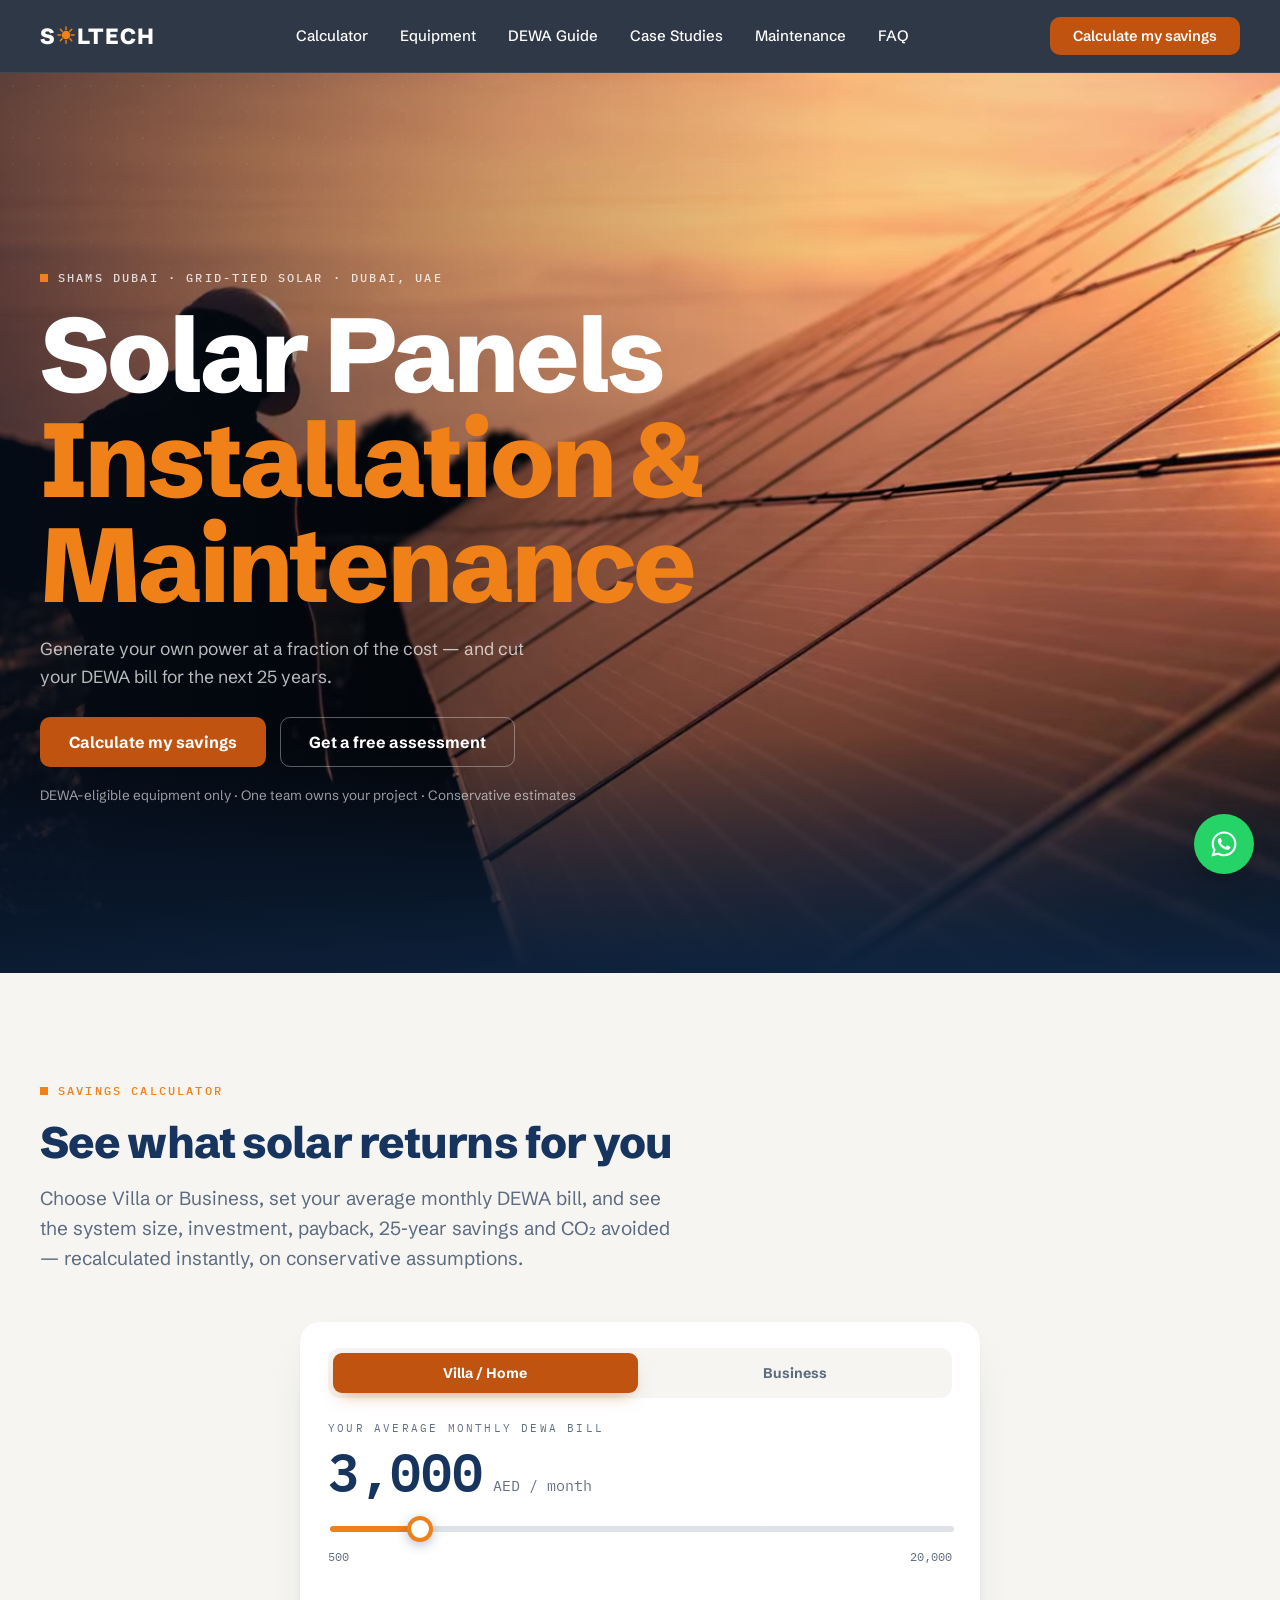
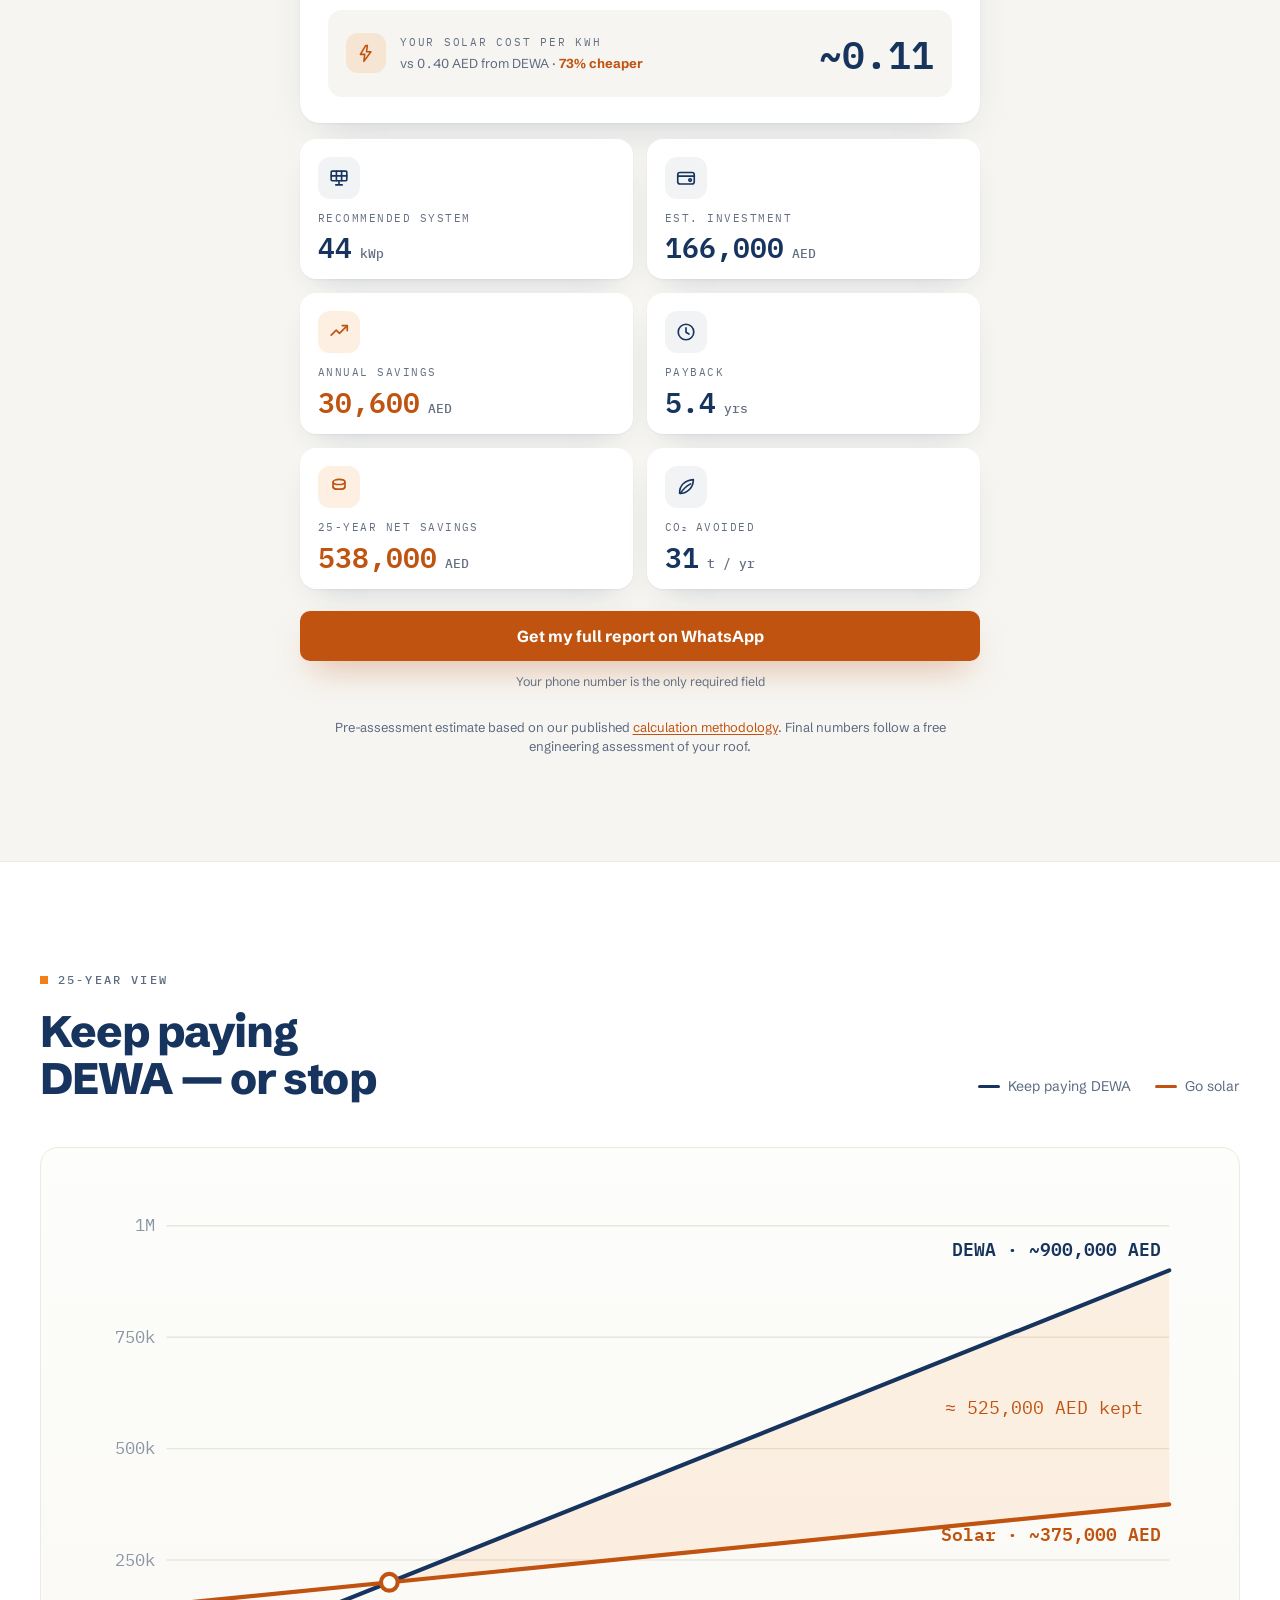
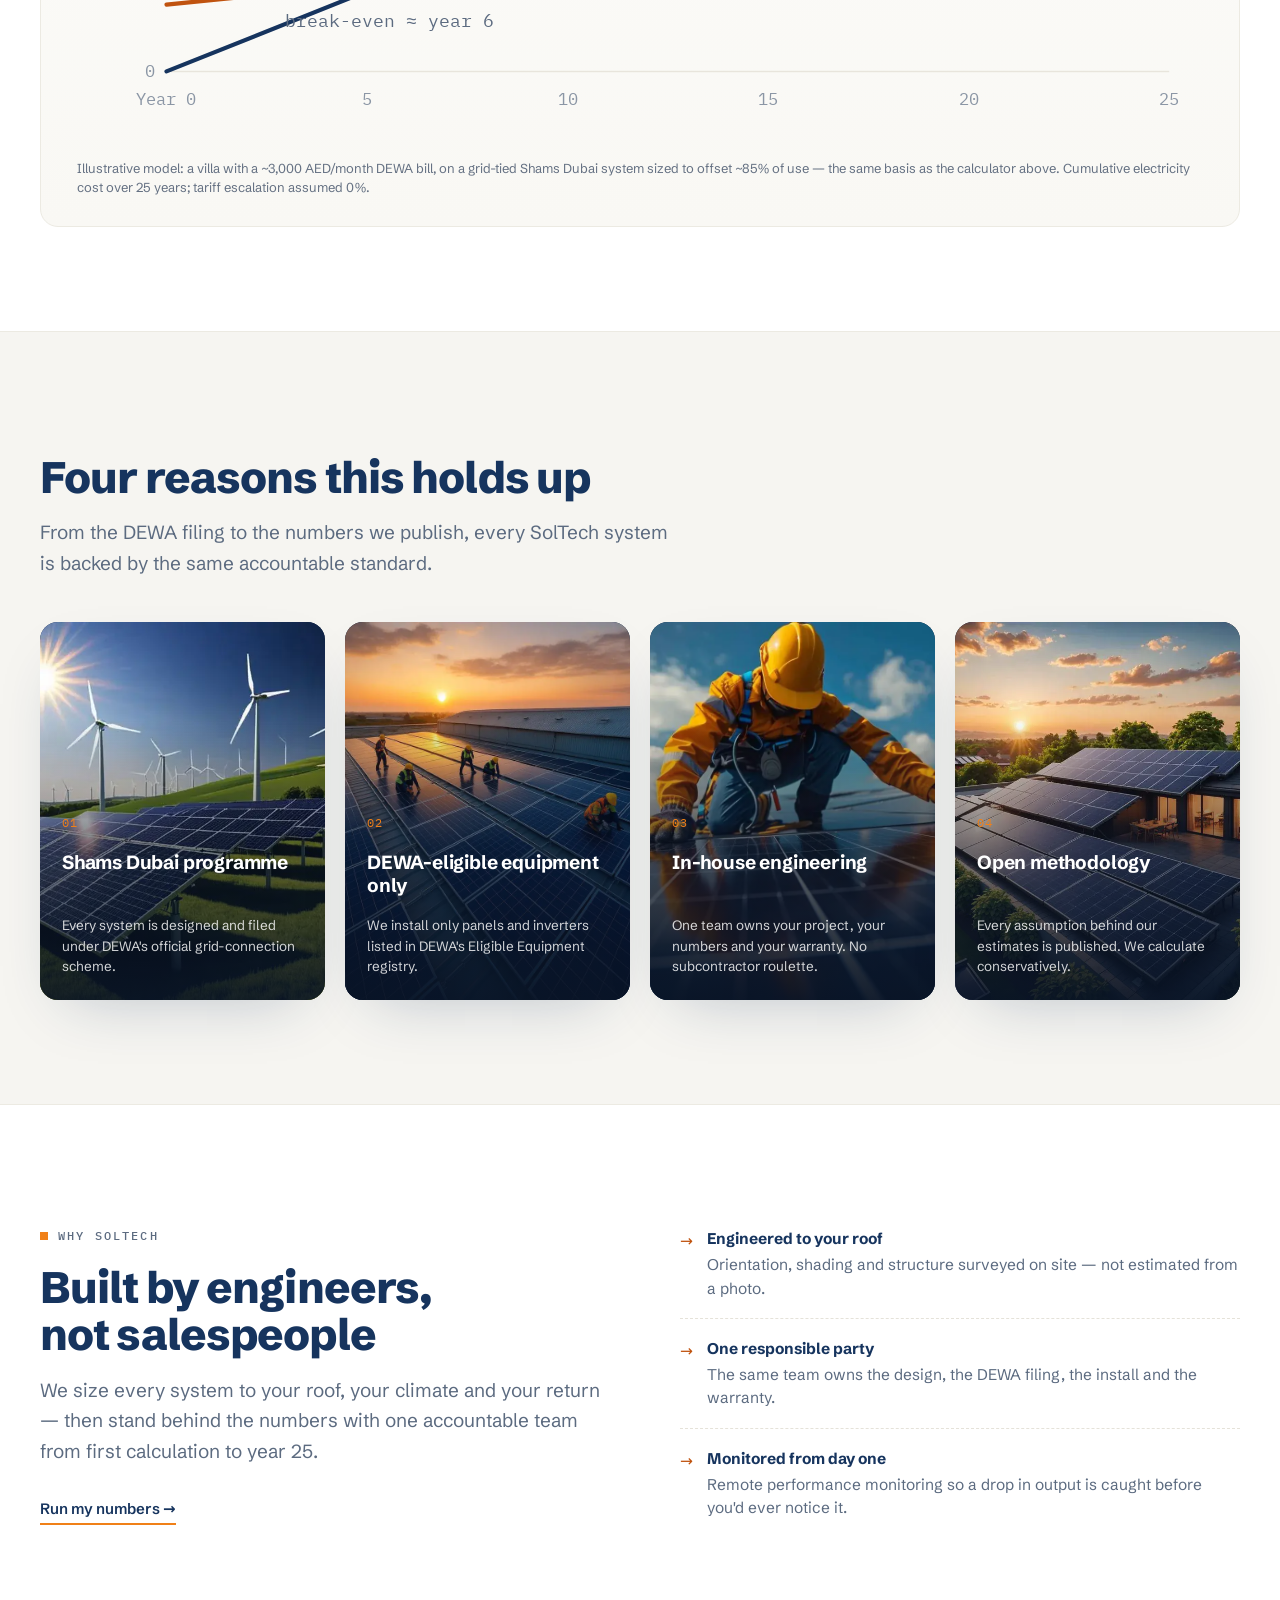
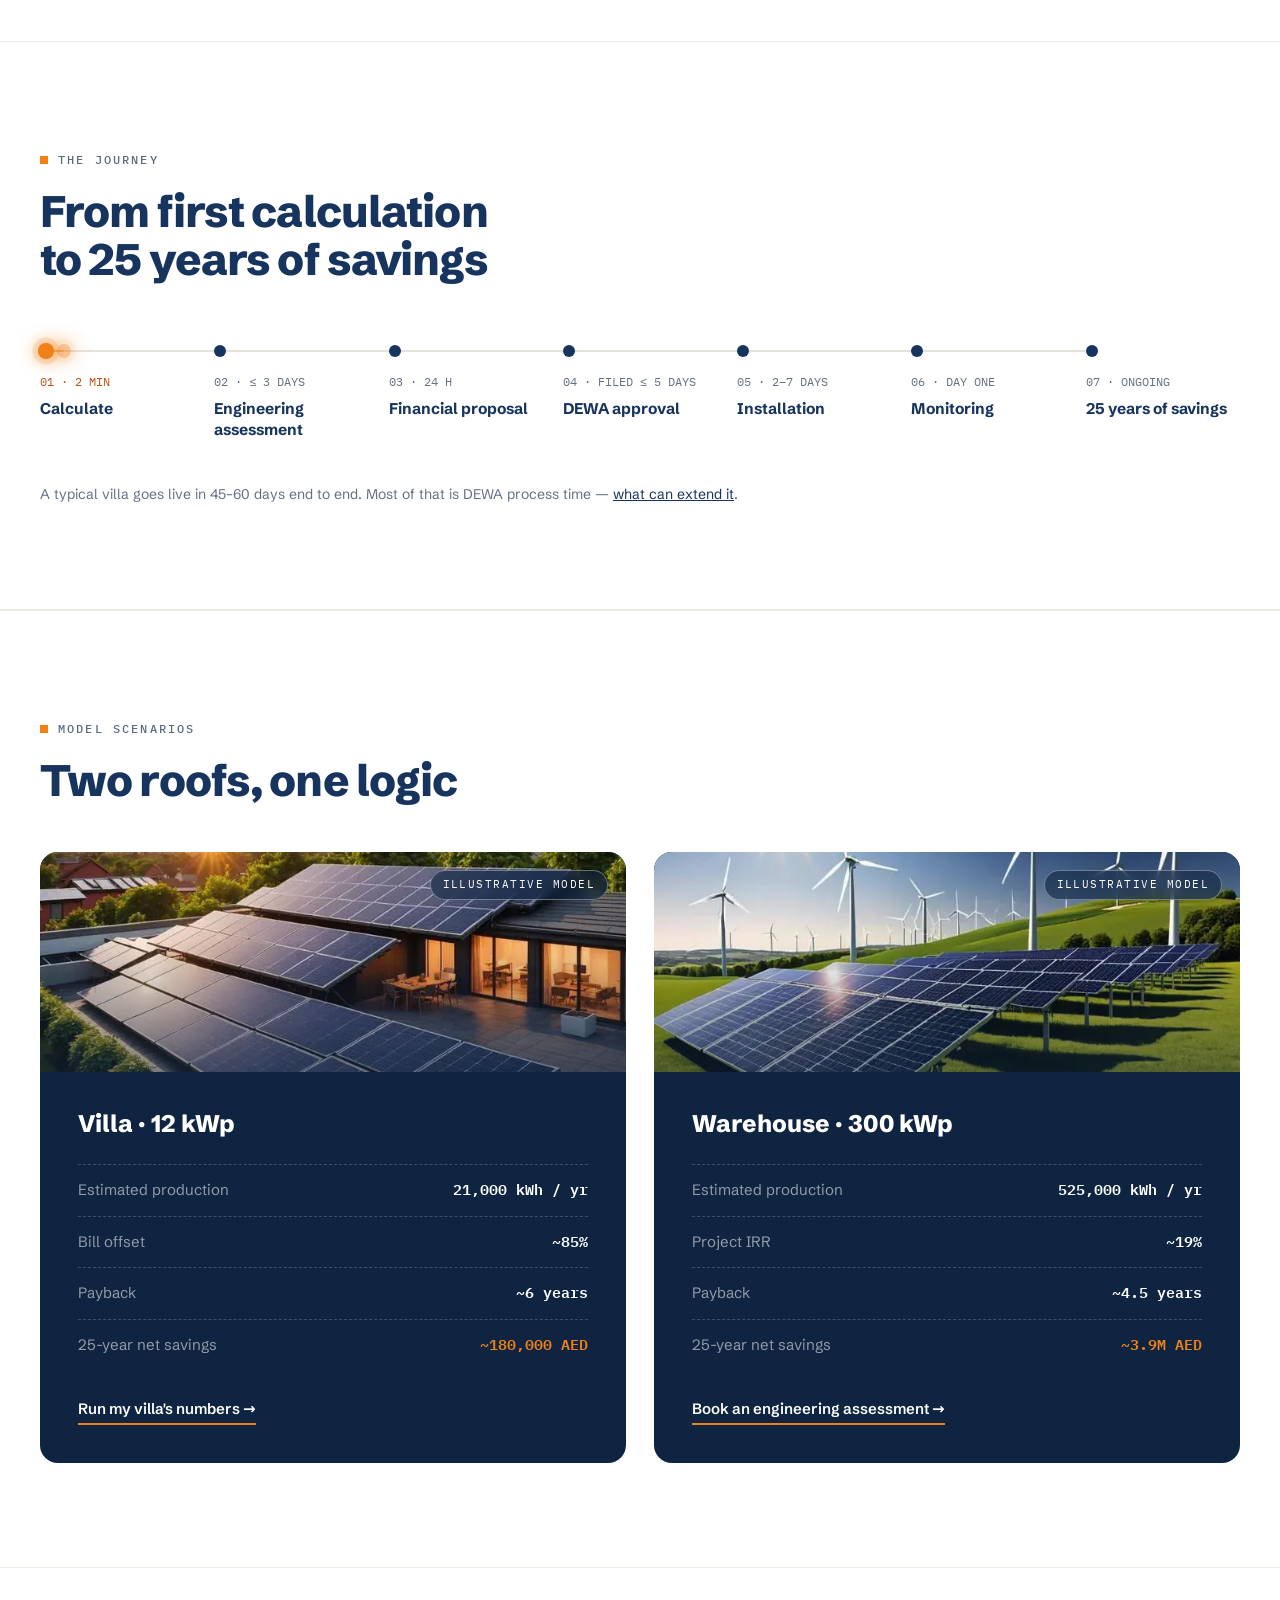
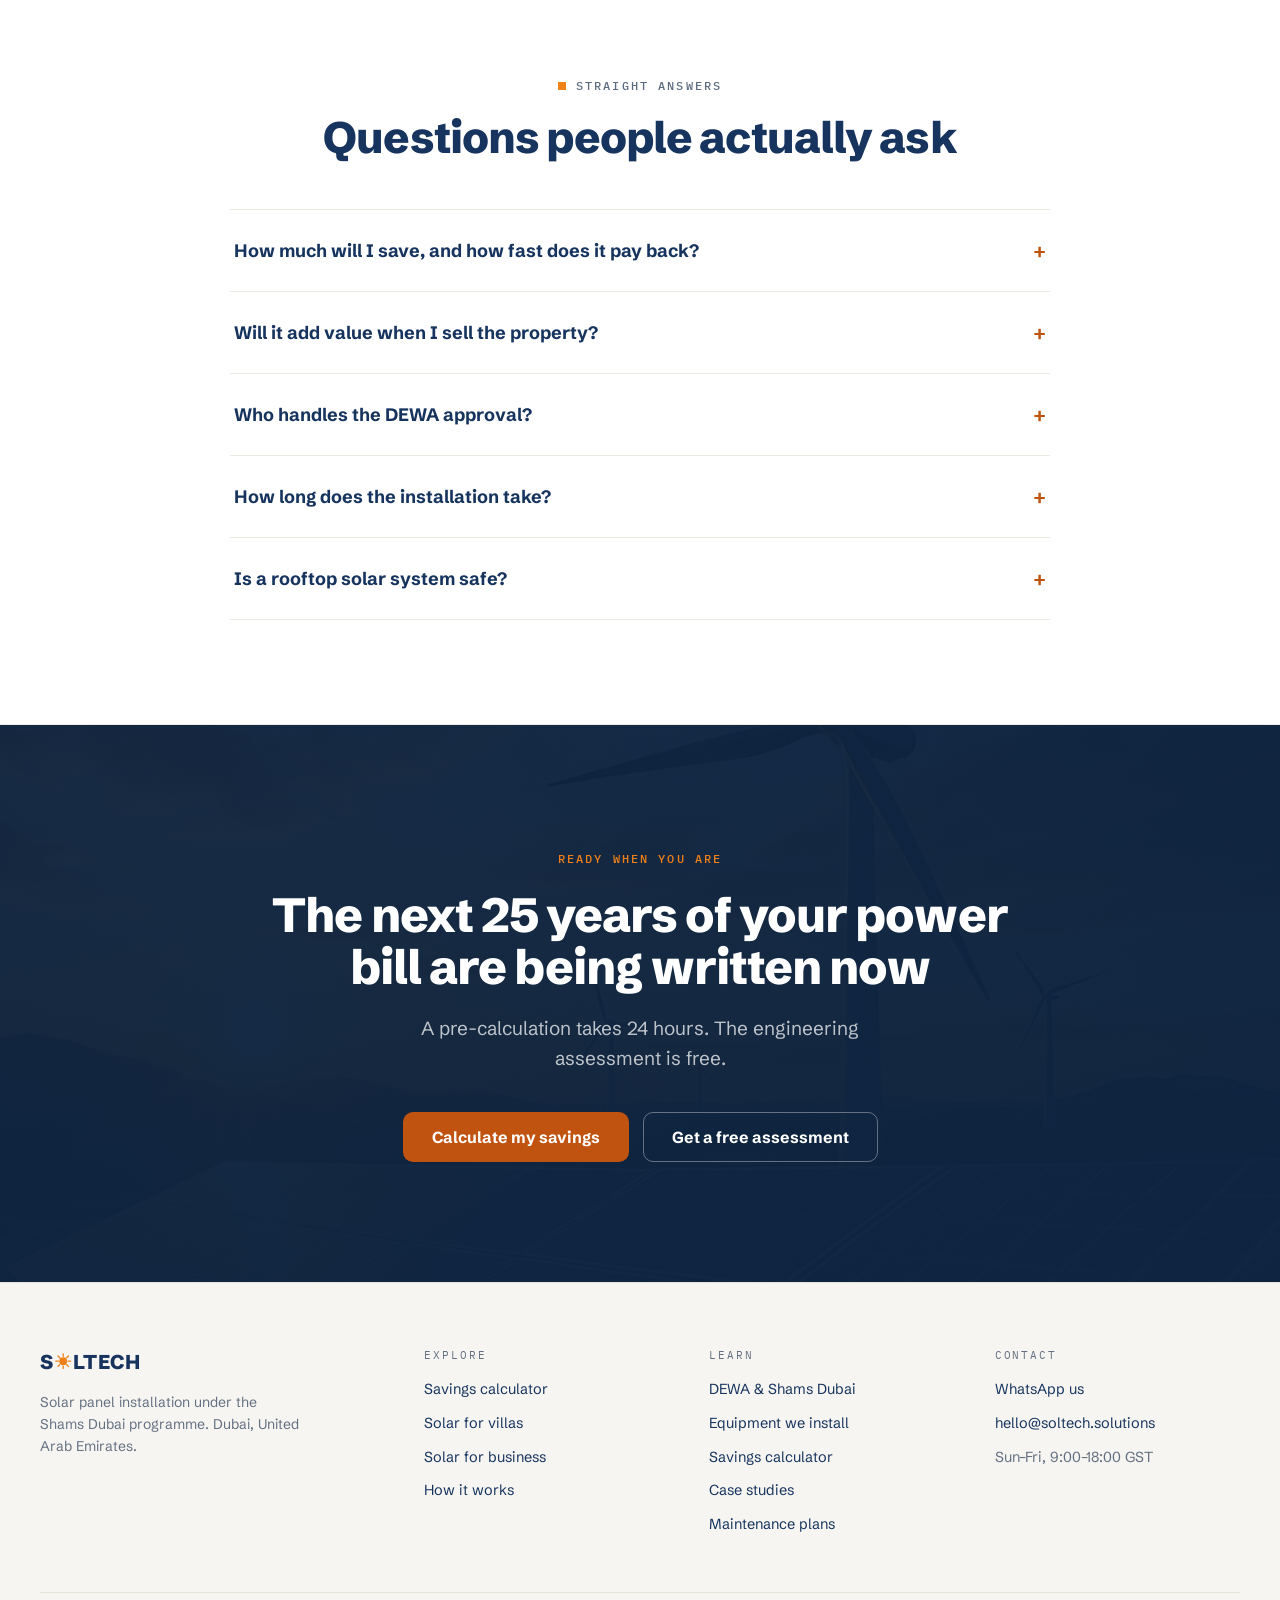
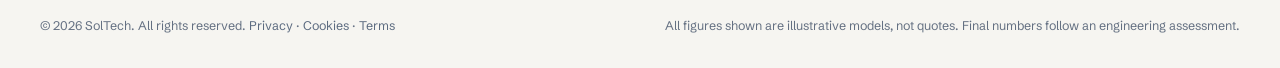
==== commit df1313e4: "Calculator: flat light redesign — white cards, soft shadows, icons Rework the calculator (home #calc" ====
--- a/index.html
+++ b/index.html
@@ -38,7 +38,7 @@
 <link rel="preload" as="image" href="assets/img/hero-poster.jpg" fetchpriority="high">
 <link rel="preload" href="assets/fonts/schibsted-grotesk-latin.woff2" as="font" type="font/woff2" crossorigin>
 <link rel="preload" href="assets/fonts/ibm-plex-mono-500-latin.woff2" as="font" type="font/woff2" crossorigin>
-<link rel="stylesheet" href="assets/css/styles.css?v=15">
+<link rel="stylesheet" href="assets/css/styles.css?v=16">
 
 <!-- ===== Structured data ===== -->
 <script type="application/ld+json">
@@ -137,52 +137,70 @@
 </section>
 
 <!-- ==================== CALCULATOR ==================== -->
-<section class="section section--deep on-dark" id="calc">
+<section class="section" id="calc">
   <div class="container">
     <div class="section__head" data-reveal>
       <div class="eyebrow eyebrow--accent"><span class="eyebrow__sq"></span>Savings Calculator</div>
-      <h2 class="h2" style="color:#fff">See what solar returns for you</h2>
-      <p class="lead lead--on-dark">Choose Villa or Business, set your average monthly DEWA bill, and see the system size, investment, payback, 25&#8209;year savings and CO₂ avoided — recalculated instantly, on conservative assumptions.</p>
+      <h2 class="h2">See what solar returns for you</h2>
+      <p class="lead">Choose Villa or Business, set your average monthly DEWA bill, and see the system size, investment, payback, 25&#8209;year savings and CO₂ avoided — recalculated instantly, on conservative assumptions.</p>
     </div>
 
     <div class="calc__grid">
       <!-- one unified calculator card: type + input + results + CTA -->
       <div class="calc__panel" data-reveal data-reveal-delay="100" data-calc>
-        <div class="calc__toggle" role="group" aria-label="Property type">
-          <button type="button" class="calc__seg is-active" data-type="villa" aria-pressed="true">Villa / Home</button>
-          <button type="button" class="calc__seg" data-type="business" aria-pressed="false">Business</button>
-        </div>
-
-        <div class="calc__input">
-          <div class="calc__label">Your average monthly DEWA bill</div>
-          <div class="calc__amount">
-            <span class="big" id="billVal">3,000</span>
-            <span class="unit">AED / month</span>
-          </div>
-          <input class="slider" type="range" id="billSlider" min="500" max="20000" step="100" value="3000" aria-label="Average monthly DEWA bill in AED">
-          <div class="slider__scale"><span id="scaleMin">500</span><span id="scaleMax">20,000</span></div>
-        </div>
-
-        <div class="calc__note" id="lowNote" hidden>Below ~1,500 AED/month the economics are weaker. Solar can still work — leave your number and we'll tell you straight whether it's worth it.</div>
-
-        <div class="calc__hero-metric">
-          <div class="calc__result-l">
-            <div class="calc__result-k">Your solar cost per kWh</div>
-            <div class="calc__result-ctx">vs <span class="num" id="dewaRate">0.40</span> AED from DEWA · <span class="accent"><span id="cutPct">73</span>% cheaper</span></div>
-          </div>
-          <div class="calc__result-v">~0.11</div>
+        <div class="calc__control">
+          <div class="calc__toggle" role="group" aria-label="Property type">
+            <button type="button" class="calc__seg is-active" data-type="villa" aria-pressed="true">Villa / Home</button>
+            <button type="button" class="calc__seg" data-type="business" aria-pressed="false">Business</button>
+          </div>
+
+          <div class="calc__input">
+            <div class="calc__label">Your average monthly DEWA bill</div>
+            <div class="calc__amount">
+              <span class="big" id="billVal">3,000</span>
+              <span class="unit">AED / month</span>
+            </div>
+            <input class="slider" type="range" id="billSlider" min="500" max="20000" step="100" value="3000" aria-label="Average monthly DEWA bill in AED">
+            <div class="slider__scale"><span id="scaleMin">500</span><span id="scaleMax">20,000</span></div>
+          </div>
+
+          <div class="calc__note" id="lowNote" hidden>Below ~1,500 AED/month the economics are weaker. Solar can still work — leave your number and we'll tell you straight whether it's worth it.</div>
+
+          <div class="calc__hero-metric">
+            <span class="calc__hm-ic" aria-hidden="true"><svg viewBox="0 0 24 24" fill="none" stroke="currentColor" stroke-width="1.8" stroke-linecap="round" stroke-linejoin="round"><path d="M11 3 5 13h5l-1 8 8-11h-5l1-7Z"/></svg></span>
+            <div class="calc__result-l">
+              <div class="calc__result-k">Your solar cost per kWh</div>
+              <div class="calc__result-ctx">vs <span class="num" id="dewaRate">0.40</span> AED from DEWA · <span class="accent"><span id="cutPct">73</span>% cheaper</span></div>
+            </div>
+            <div class="calc__result-v">~0.11</div>
+          </div>
         </div>
 
         <div class="calc__tiles">
-          <div class="calc__tile"><div class="calc__tile-k">Recommended system</div><div class="calc__tile-v mono"><span id="sysKwp">44</span><span class="sm"> kWp</span></div></div>
-          <div class="calc__tile"><div class="calc__tile-k">Est. investment</div><div class="calc__tile-v mono"><span id="capexVal">167,000</span><span class="sm"> AED</span></div></div>
-          <div class="calc__tile"><div class="calc__tile-k">Annual savings</div><div class="calc__tile-v mono calc-accent"><span id="saveVal">30,600</span><span class="sm"> AED</span></div></div>
-          <div class="calc__tile"><div class="calc__tile-k">Payback</div><div class="calc__tile-v mono"><span id="paybackVal">5.4</span><span class="sm"> yrs</span></div></div>
-        </div>
-
-        <div class="calc__bigrow">
-          <div class="calc__big"><div class="calc__big-k">25-year net savings</div><div class="calc__big-v mono"><span id="net25Val">537,000</span><span class="sm"> AED</span></div></div>
-          <div class="calc__big"><div class="calc__big-k">CO₂ avoided</div><div class="calc__big-v mono"><span id="co2Val">29</span><span class="sm"> t / yr</span></div></div>
+          <div class="calc__tile">
+            <span class="calc__tile-ic" aria-hidden="true"><svg viewBox="0 0 24 24" fill="none" stroke="currentColor" stroke-width="1.8" stroke-linecap="round" stroke-linejoin="round"><rect x="3.5" y="4.5" width="17" height="10.5" rx="1"/><path d="M3.5 9.75h17M9.17 4.5v10.5M14.83 4.5v10.5M12 15v4.5M8.5 19.5h7"/></svg></span>
+            <div class="calc__tile-b"><div class="calc__tile-k">Recommended system</div><div class="calc__tile-v mono"><span id="sysKwp">44</span><span class="sm"> kWp</span></div></div>
+          </div>
+          <div class="calc__tile">
+            <span class="calc__tile-ic" aria-hidden="true"><svg viewBox="0 0 24 24" fill="none" stroke="currentColor" stroke-width="1.8" stroke-linecap="round" stroke-linejoin="round"><rect x="3" y="6" width="18" height="12.5" rx="2.5"/><path d="M3 10h18"/><circle cx="16.5" cy="14.25" r="1.4"/></svg></span>
+            <div class="calc__tile-b"><div class="calc__tile-k">Est. investment</div><div class="calc__tile-v mono"><span id="capexVal">166,000</span><span class="sm"> AED</span></div></div>
+          </div>
+          <div class="calc__tile calc__tile--accent">
+            <span class="calc__tile-ic" aria-hidden="true"><svg viewBox="0 0 24 24" fill="none" stroke="currentColor" stroke-width="1.8" stroke-linecap="round" stroke-linejoin="round"><path d="M3.5 15.5 9 10l3.5 3.5L21 5"/><path d="M15.5 5H21v5.5"/></svg></span>
+            <div class="calc__tile-b"><div class="calc__tile-k">Annual savings</div><div class="calc__tile-v mono"><span id="saveVal">30,600</span><span class="sm"> AED</span></div></div>
+          </div>
+          <div class="calc__tile">
+            <span class="calc__tile-ic" aria-hidden="true"><svg viewBox="0 0 24 24" fill="none" stroke="currentColor" stroke-width="1.8" stroke-linecap="round" stroke-linejoin="round"><circle cx="12" cy="12" r="8.5"/><path d="M12 7.5v4.8l3.2 1.9"/></svg></span>
+            <div class="calc__tile-b"><div class="calc__tile-k">Payback</div><div class="calc__tile-v mono"><span id="paybackVal">5.4</span><span class="sm"> yrs</span></div></div>
+          </div>
+          <div class="calc__tile calc__tile--accent">
+            <span class="calc__tile-ic" aria-hidden="true"><svg viewBox="0 0 24 24" fill="none" stroke="currentColor" stroke-width="1.8" stroke-linecap="round" stroke-linejoin="round"><ellipse cx="12" cy="6.5" rx="6.5" ry="2.8"/><path d="M5.5 6.5v5.2c0 1.55 2.91 2.8 6.5 2.8s6.5-1.25 6.5-2.8V6.5"/><path d="M5.5 11.7c0 1.55 2.91 2.8 6.5 2.8s6.5-1.25 6.5-2.8"/></svg></span>
+            <div class="calc__tile-b"><div class="calc__tile-k">25-year net savings</div><div class="calc__tile-v mono"><span id="net25Val">538,000</span><span class="sm"> AED</span></div></div>
+          </div>
+          <div class="calc__tile">
+            <span class="calc__tile-ic" aria-hidden="true"><svg viewBox="0 0 24 24" fill="none" stroke="currentColor" stroke-width="1.8" stroke-linecap="round" stroke-linejoin="round"><path d="M20 4C10.5 5 5 10.5 5 18.5c0 .3.2.5.5.5C13.5 19 20 12.5 20 4Z"/><path d="M6 19c3.2-5.3 7-8.4 11-10.4"/></svg></span>
+            <div class="calc__tile-b"><div class="calc__tile-k">CO₂ avoided</div><div class="calc__tile-v mono"><span id="co2Val">31</span><span class="sm"> t / yr</span></div></div>
+          </div>
         </div>
 
         <div class="calc__submit">
@@ -483,6 +501,6 @@
   <svg width="30" height="30" viewBox="0 0 24 24" fill="#fff" aria-hidden="true"><path d="M12.04 2c-5.46 0-9.9 4.44-9.9 9.9 0 1.75.46 3.45 1.32 4.95L2 22l5.3-1.39c1.45.79 3.08 1.21 4.74 1.21 5.46 0 9.9-4.44 9.9-9.9S17.5 2 12.04 2zm0 18.1c-1.48 0-2.93-.4-4.2-1.15l-.3-.18-3.12.82.83-3.04-.2-.31a8.26 8.26 0 0 1-1.26-4.38c0-4.54 3.7-8.24 8.25-8.24 4.54 0 8.24 3.7 8.24 8.24s-3.7 8.24-8.24 8.24zm4.52-6.16c-.25-.12-1.47-.72-1.69-.81-.23-.08-.39-.12-.56.13-.16.25-.64.8-.78.97-.14.16-.29.18-.54.06-.25-.12-1.05-.39-1.99-1.23-.74-.66-1.23-1.47-1.38-1.72-.14-.25-.01-.38.11-.51.11-.11.25-.29.37-.43.12-.14.16-.25.25-.41.08-.17.04-.31-.02-.43-.06-.12-.56-1.34-.76-1.84-.2-.48-.41-.42-.56-.43h-.48c-.17 0-.43.06-.66.31-.22.25-.86.85-.86 2.07 0 1.22.89 2.4 1.01 2.56.12.17 1.75 2.67 4.23 3.74.59.26 1.05.41 1.41.52.59.19 1.13.16 1.56.1.48-.07 1.47-.6 1.67-1.18.21-.58.21-1.07.15-1.18-.06-.11-.22-.17-.47-.29z"></path></svg>
 </a>
 
-<script src="assets/js/script.js?v=14" defer></script>
+<script src="assets/js/script.js?v=15" defer></script>
 </body>
 </html>
--- a/assets/css/styles.css
+++ b/assets/css/styles.css
@@ -311,83 +311,89 @@
 /* ============================================================
    Calculator
    ============================================================ */
-.calc__grid { max-width: 640px; margin: 52px auto 0; }
-
-/* one unified card: input + results + CTA */
-.calc__panel {
-  background: rgba(255,255,255,.05); border: 1px solid rgba(255,255,255,.12);
-  border-radius: var(--r-card); padding: 32px 34px;
-  display: flex; flex-direction: column; gap: 20px;
-}
-.calc__label { font-family: var(--mono); font-size: 11px; letter-spacing: .2em; text-transform: uppercase; color: var(--on-dark-55); }
-.calc__amount { display: flex; align-items: baseline; gap: 10px; margin: 10px 0 16px; }
-.calc__amount .big { font-family: var(--mono); font-size: clamp(38px, 5vw, 52px); font-weight: 600; color: #fff; font-variant-numeric: tabular-nums; line-height: 1; }
-.calc__amount .unit { font-family: var(--mono); font-size: 15px; color: var(--on-dark-55); }
-
-.slider { -webkit-appearance: none; appearance: none; width: 100%; height: 6px; border-radius: 3px; outline: none; cursor: pointer; background: rgba(255,255,255,.18); }
-.slider::-webkit-slider-thumb { -webkit-appearance: none; appearance: none; width: 26px; height: 26px; border-radius: 50%; background: #fff; border: 4px solid var(--accent); box-shadow: 0 2px 12px rgba(0,0,0,.4); cursor: grab; transition: transform .15s var(--ease); }
+.calc__grid { max-width: 680px; margin: 48px auto 0; }
+.calc__panel { display: flex; flex-direction: column; gap: 16px; --slider-track: rgba(22,52,94,.14); }
+
+/* control card: toggle + bill + slider + hero metric */
+.calc__control {
+  background: #fff; border-radius: 20px; padding: 26px 28px;
+  box-shadow: 0 1px 2px rgba(22,52,94,.05), 0 20px 44px -22px rgba(22,52,94,.22);
+  display: flex; flex-direction: column; gap: 22px;
+}
+
+/* property-type toggle */
+.calc__toggle { display: grid; grid-template-columns: 1fr 1fr; gap: 5px; padding: 5px; background: var(--paper); border-radius: 12px; }
+.calc__seg { appearance: none; -webkit-appearance: none; border: 0; background: transparent; color: var(--muted); font-family: var(--sans); font-size: 14px; font-weight: 700; padding: 11px 12px; border-radius: 9px; cursor: pointer; transition: background .2s var(--ease), color .2s var(--ease), box-shadow .2s var(--ease); }
+.calc__seg:hover { color: var(--ink); }
+.calc__seg.is-active { background: var(--accent-strong); color: #fff; box-shadow: 0 8px 18px -8px rgba(192,83,15,.55); }
+
+/* bill input */
+.calc__label { font-family: var(--mono); font-size: 11px; letter-spacing: .2em; text-transform: uppercase; color: var(--faint); }
+.calc__amount { display: flex; align-items: baseline; gap: 10px; margin: 8px 0 16px; }
+.calc__amount .big { font-family: var(--mono); font-size: clamp(38px, 5vw, 52px); font-weight: 600; color: var(--ink); font-variant-numeric: tabular-nums; line-height: 1; }
+.calc__amount .unit { font-family: var(--mono); font-size: 15px; color: var(--faint); }
+
+.slider { -webkit-appearance: none; appearance: none; width: 100%; height: 6px; border-radius: 3px; outline: none; cursor: pointer; background: var(--slider-track); }
+.slider::-webkit-slider-thumb { -webkit-appearance: none; appearance: none; width: 26px; height: 26px; border-radius: 50%; background: #fff; border: 4px solid var(--accent); box-shadow: 0 3px 12px rgba(22,52,94,.30); cursor: grab; transition: transform .15s var(--ease); }
 .slider::-webkit-slider-thumb:active { cursor: grabbing; transform: scale(1.12); }
-.slider::-moz-range-thumb { width: 20px; height: 20px; border-radius: 50%; background: #fff; border: 4px solid var(--accent); box-shadow: 0 2px 12px rgba(0,0,0,.4); cursor: grab; }
-.slider__scale { display: flex; justify-content: space-between; margin-top: 10px; font-family: var(--mono); font-size: 12px; color: var(--on-dark-55); }
+.slider::-moz-range-thumb { width: 20px; height: 20px; border-radius: 50%; background: #fff; border: 4px solid var(--accent); box-shadow: 0 3px 12px rgba(22,52,94,.30); cursor: grab; }
+.slider__scale { display: flex; justify-content: space-between; margin-top: 10px; font-family: var(--mono); font-size: 12px; color: var(--faint); }
 
 .calc__note {
-  background: rgba(240,128,24,.12); border: 1px solid rgba(240,128,24,.4);
-  border-radius: 12px; padding: 14px 16px; font-size: 13.5px; line-height: 1.5; color: rgba(255,255,255,.9);
+  background: rgba(240,128,24,.10); border: 1px solid rgba(240,128,24,.32);
+  border-radius: 12px; padding: 14px 16px; font-size: 13.5px; line-height: 1.5; color: var(--muted);
   max-height: 200px; overflow: hidden;
   transition: max-height .45s var(--ease), opacity .35s var(--ease), margin .35s var(--ease), padding .35s var(--ease);
 }
 .calc__note[hidden] { display: block; max-height: 0; opacity: 0; padding-top: 0; padding-bottom: 0; margin: 0; border-width: 0; }
 
-/* results as rows inside the card */
-.calc__results { display: flex; flex-direction: column; }
-.calc__result { display: flex; align-items: center; justify-content: space-between; gap: 18px; min-height: 92px; padding: 15px 0; border-top: 1px dashed rgba(255,255,255,.16); }
-.calc__result-k { font-family: var(--mono); font-size: 11px; letter-spacing: .16em; text-transform: uppercase; color: var(--on-dark-55); }
-.calc__result-ctx { margin-top: 5px; font-size: 13.5px; line-height: 1.4; color: var(--on-dark-70); }
-.calc__result-ctx .accent { color: var(--accent); font-weight: 600; }
-.calc__result-v { font-family: var(--mono); font-size: clamp(30px, 3.4vw, 40px); font-weight: 600; color: #fff; font-variant-numeric: tabular-nums; white-space: nowrap; min-width: 240px; text-align: right; flex: 0 0 auto; }
-.calc__result-v--accent { color: var(--accent); }
-.calc__result-v .sm { font-size: 15px; color: var(--on-dark-55); }
-
-/* Property-type toggle */
-.calc__toggle { display: grid; grid-template-columns: 1fr 1fr; gap: 6px; padding: 5px; background: rgba(255,255,255,.06); border: 1px solid rgba(255,255,255,.12); border-radius: var(--r-btn); }
-.calc__seg { appearance: none; -webkit-appearance: none; border: 0; background: transparent; color: var(--on-dark-70); font-family: var(--sans); font-size: 14px; font-weight: 600; padding: 11px 12px; border-radius: 7px; cursor: pointer; transition: background .2s var(--ease), color .2s var(--ease); }
-.calc__seg:hover { color: #fff; }
-.calc__seg.is-active { background: var(--accent); color: #fff; }
-
-/* Hero metric — solar cost per kWh */
-.calc__hero-metric { display: flex; align-items: center; justify-content: space-between; gap: 18px; padding: 2px 0 18px; border-bottom: 1px dashed rgba(255,255,255,.16); }
-.calc__hero-metric .calc__result-v { min-width: 0; }
-
-/* Metric tiles */
-.calc__tiles { display: grid; grid-template-columns: minmax(0,1fr) minmax(0,1fr); gap: 12px; }
-.calc__tile { background: rgba(255,255,255,.04); border: 1px solid rgba(255,255,255,.10); border-radius: 12px; padding: 14px 16px; min-height: 84px; display: flex; flex-direction: column; justify-content: center; gap: 7px; overflow: hidden; }
-.calc__tile-k { font-family: var(--mono); font-size: 10.5px; letter-spacing: .14em; text-transform: uppercase; color: var(--on-dark-55); }
-.calc__tile-v { font-family: var(--mono); font-size: clamp(22px, 2.4vw, 27px); font-weight: 600; color: #fff; font-variant-numeric: tabular-nums; line-height: 1; white-space: nowrap; }
-.calc__tile-v .sm { font-size: 13px; color: var(--on-dark-55); font-weight: 500; }
-.calc__tile-v.calc-accent { color: var(--accent); }
-
-/* 25-year savings + CO2 */
-.calc__bigrow { display: grid; grid-template-columns: minmax(0,1.35fr) minmax(0,1fr); gap: 12px; }
-.calc__big { border-radius: 12px; padding: 16px 18px; display: flex; flex-direction: column; gap: 8px; justify-content: center; }
-.calc__big:first-child { background: rgba(240,128,24,.14); border: 1px solid rgba(240,128,24,.36); }
-.calc__big:last-child  { background: rgba(255,255,255,.04); border: 1px solid rgba(255,255,255,.10); }
-.calc__big-k { font-family: var(--mono); font-size: 10.5px; letter-spacing: .14em; text-transform: uppercase; color: var(--on-dark-70); }
-.calc__big-v { font-family: var(--mono); font-size: clamp(24px, 3vw, 32px); font-weight: 600; color: #fff; font-variant-numeric: tabular-nums; line-height: 1; white-space: nowrap; }
-.calc__big:first-child .calc__big-v { color: var(--accent); }
-.calc__big-v .sm { font-size: 13px; color: var(--on-dark-55); font-weight: 500; }
+/* hero metric — solar cost per kWh (tinted strip) */
+.calc__hero-metric { display: flex; align-items: center; gap: 14px; padding: 15px 18px; background: var(--paper); border-radius: 14px; }
+.calc__hm-ic { width: 40px; height: 40px; border-radius: 12px; background: rgba(240,128,24,.14); color: var(--accent-strong); display: grid; place-items: center; flex: none; }
+.calc__hm-ic svg { width: 21px; height: 21px; }
+.calc__hero-metric .calc__result-l { flex: 1; min-width: 0; }
+.calc__result-k { font-family: var(--mono); font-size: 11px; letter-spacing: .16em; text-transform: uppercase; color: var(--faint); }
+.calc__result-ctx { margin-top: 4px; font-size: 13px; line-height: 1.4; color: var(--muted); }
+.calc__result-ctx .accent { color: var(--accent-strong); font-weight: 700; }
+.calc__result-v { font-family: var(--mono); font-size: clamp(30px, 3.4vw, 38px); font-weight: 600; color: var(--ink); font-variant-numeric: tabular-nums; white-space: nowrap; flex: none; }
+.calc__result-v .sm { font-size: 15px; color: var(--faint); }
+
+/* metric tiles — flat white cards with a line icon */
+.calc__tiles { display: grid; grid-template-columns: 1fr 1fr; gap: 14px; }
+.calc__tile {
+  background: #fff; border-radius: 16px; padding: 18px;
+  box-shadow: 0 1px 2px rgba(22,52,94,.05), 0 14px 32px -18px rgba(22,52,94,.24);
+  display: flex; flex-direction: column; gap: 12px;
+  transition: transform .25s var(--ease), box-shadow .25s var(--ease);
+}
+.calc__tile:hover { transform: translateY(-3px); box-shadow: 0 2px 4px rgba(22,52,94,.06), 0 22px 44px -20px rgba(22,52,94,.32); }
+.calc__tile-ic { width: 42px; height: 42px; border-radius: 12px; background: rgba(22,52,94,.06); color: var(--ink); display: grid; place-items: center; flex: none; }
+.calc__tile-ic svg { width: 22px; height: 22px; }
+.calc__tile--accent .calc__tile-ic { background: rgba(240,128,24,.13); color: var(--accent-strong); }
+.calc__tile-b { display: flex; flex-direction: column; gap: 7px; min-width: 0; }
+.calc__tile-k { font-family: var(--mono); font-size: 10.5px; letter-spacing: .14em; text-transform: uppercase; color: var(--faint); }
+.calc__tile-v { font-family: var(--mono); font-size: clamp(23px, 2.5vw, 28px); font-weight: 600; color: var(--ink); font-variant-numeric: tabular-nums; line-height: 1; white-space: nowrap; }
+.calc__tile-v .sm { font-size: 13px; color: var(--faint); font-weight: 500; }
+.calc__tile--accent .calc__tile-v { color: var(--accent-strong); }
+
 @media (max-width: 560px) {
-  .calc__bigrow { grid-template-columns: 1fr; }
-  .calc__tile-v { font-size: 21px; }
-  .calc__big-v { font-size: 25px; }
-  .calc__panel { padding: 26px 20px; }
-}
-
-.calc__submit { text-align: center; margin-top: 4px; }
-.calc__submit .btn { width: 100%; }
-.calc__reqnote { text-align: center; margin-top: 12px; font-size: 12.5px; color: var(--on-dark-55); }
-.calc__foot { margin-top: 22px; font-size: 13px; color: var(--on-dark-55); }
-.calc__foot a { color: var(--on-dark-55); text-decoration: underline; }
-.calc__foot a:hover { color: var(--accent); }
+  .calc__tiles { gap: 10px; }
+  .calc__tile { padding: 15px 13px; gap: 10px; }
+  .calc__tile-ic { width: 38px; height: 38px; }
+  .calc__tile-ic svg { width: 20px; height: 20px; }
+  .calc__tile-v { font-size: 18px; }
+  .calc__control { padding: 22px 18px; }
+  .calc__hero-metric { padding: 13px 14px; gap: 12px; }
+  .calc__hm-ic { width: 36px; height: 36px; }
+  .calc__result-v { font-size: 30px; }
+}
+
+.calc__submit { text-align: center; margin-top: 6px; }
+.calc__submit .btn { width: 100%; box-shadow: 0 16px 34px -14px rgba(192,83,15,.5); }
+.calc__reqnote { text-align: center; margin-top: 12px; font-size: 12.5px; color: var(--faint); }
+.calc__foot { margin: 26px auto 0; max-width: 620px; font-size: 13px; line-height: 1.5; color: var(--muted); text-align: center; }
+.calc__foot a { color: var(--accent-strong); text-decoration: underline; text-underline-offset: 2px; }
+.calc__foot a:hover { color: var(--accent-strong-hover); }
 
 /* ============================================================
    Compare chart
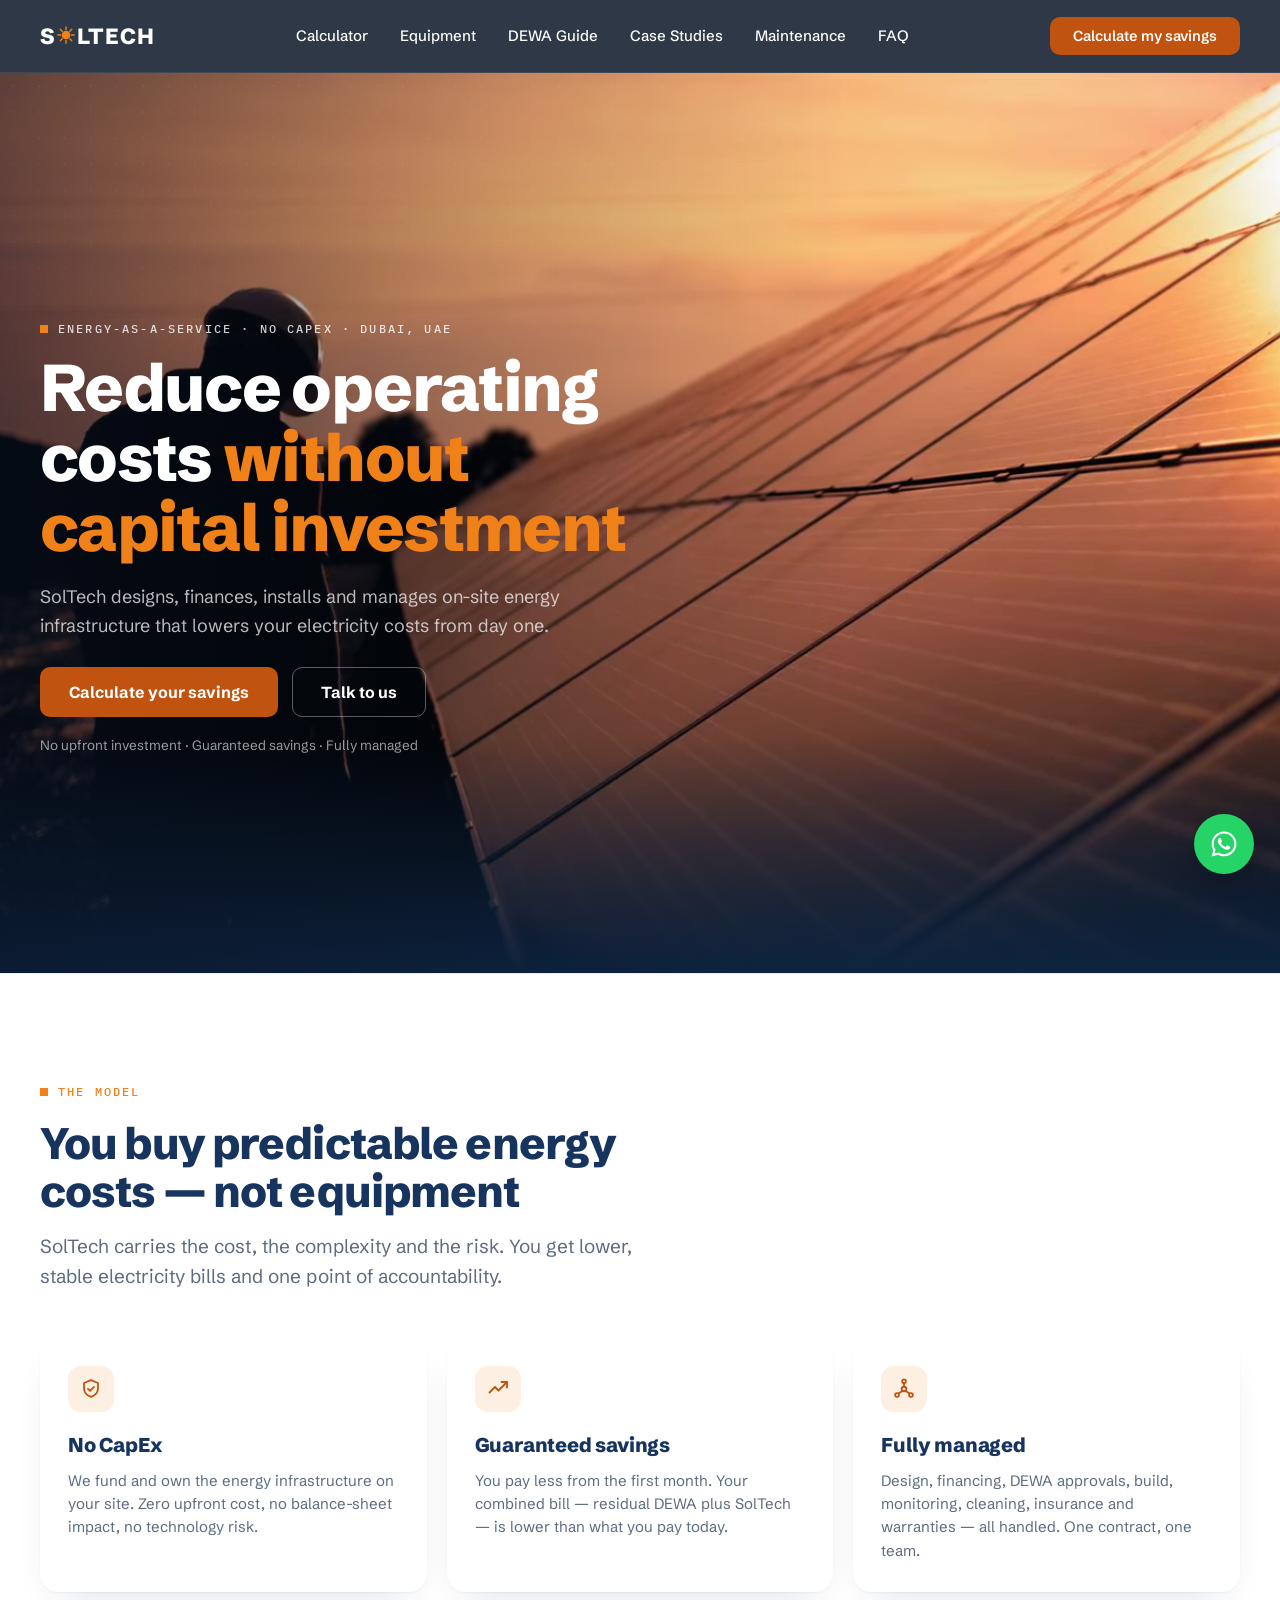
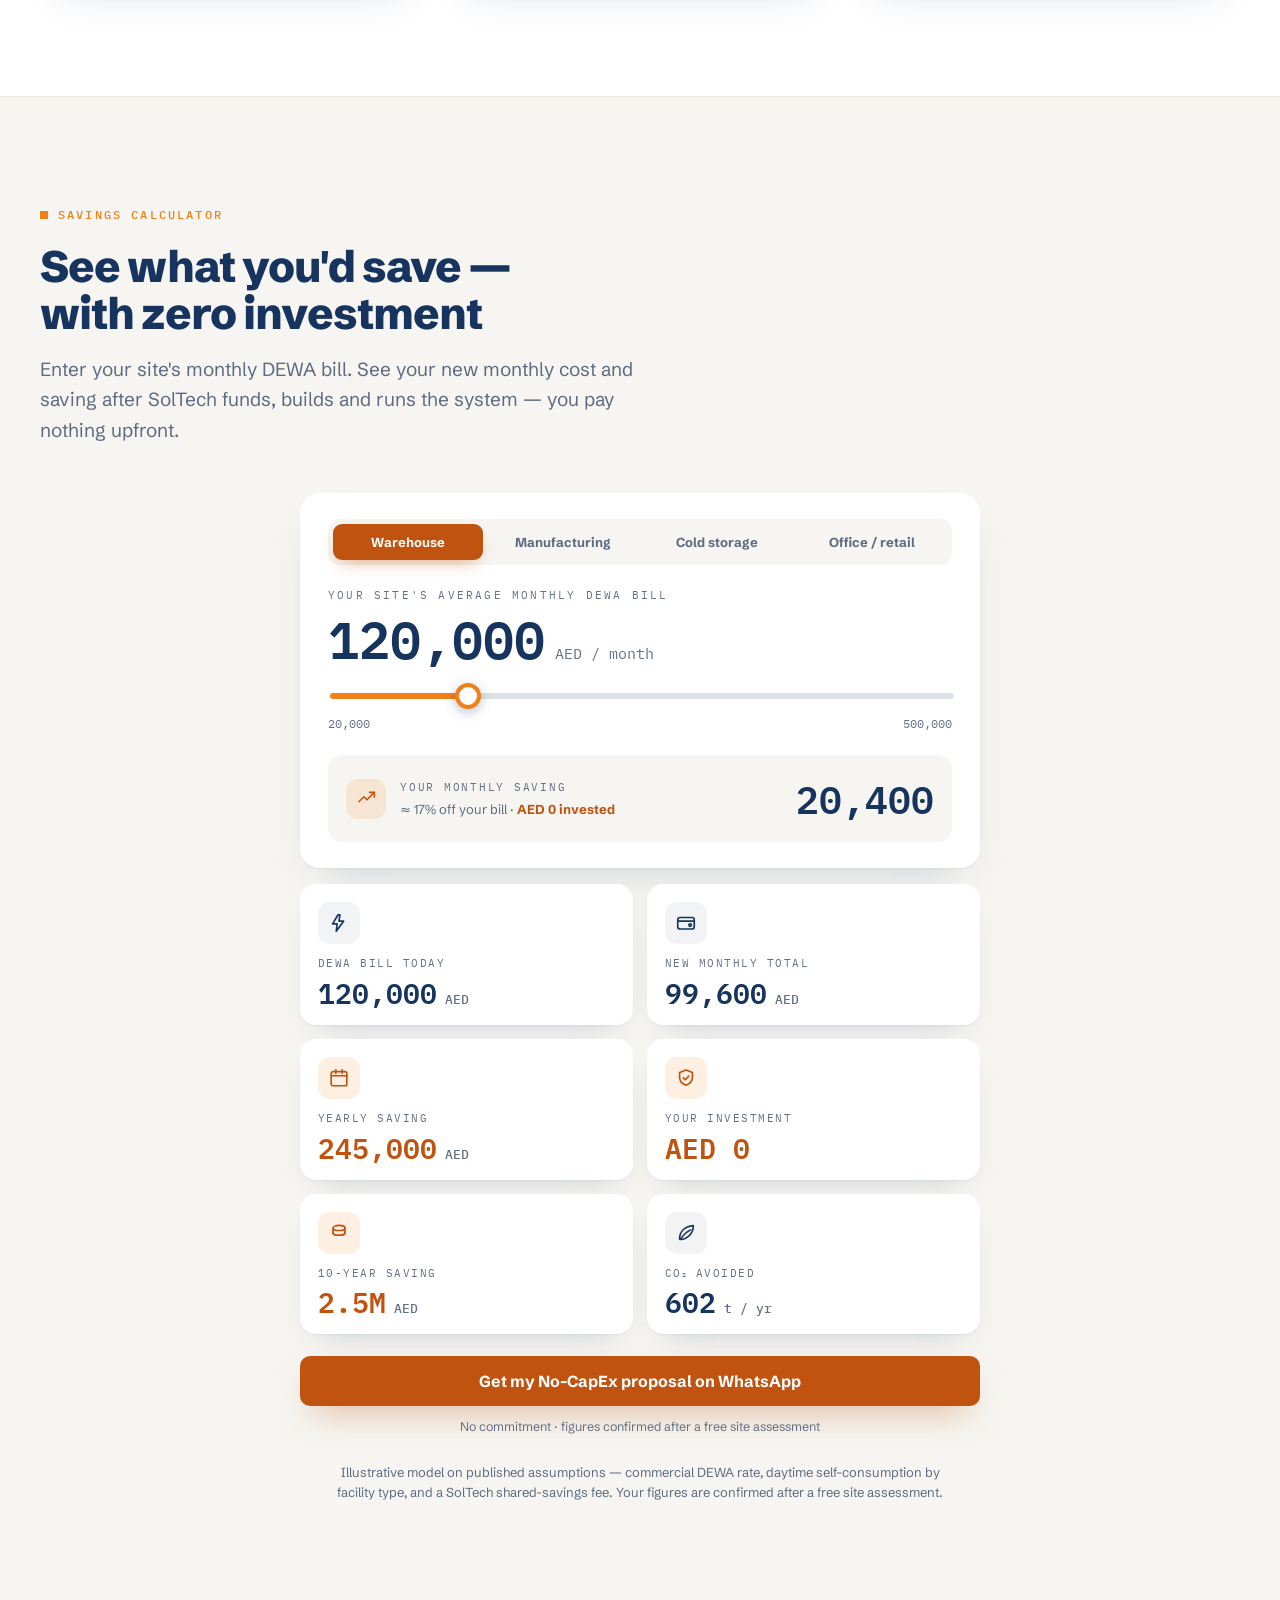
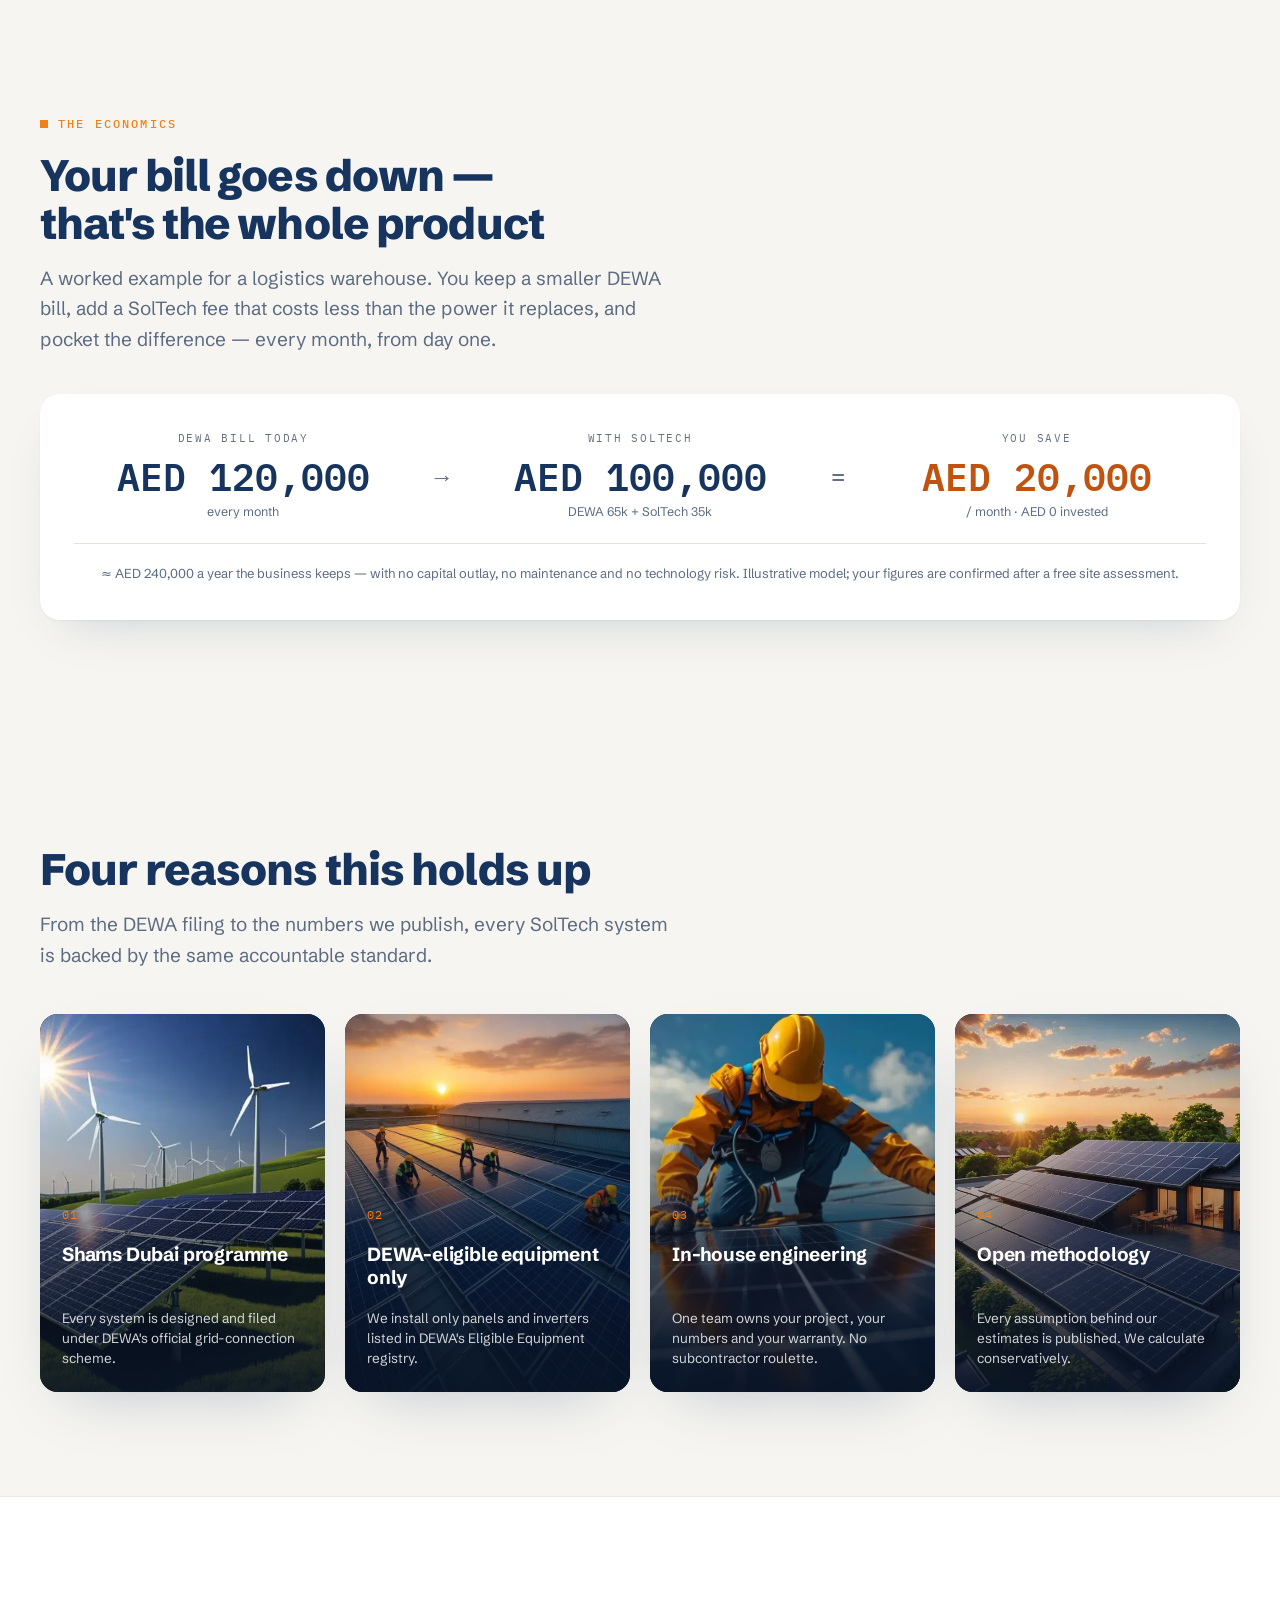
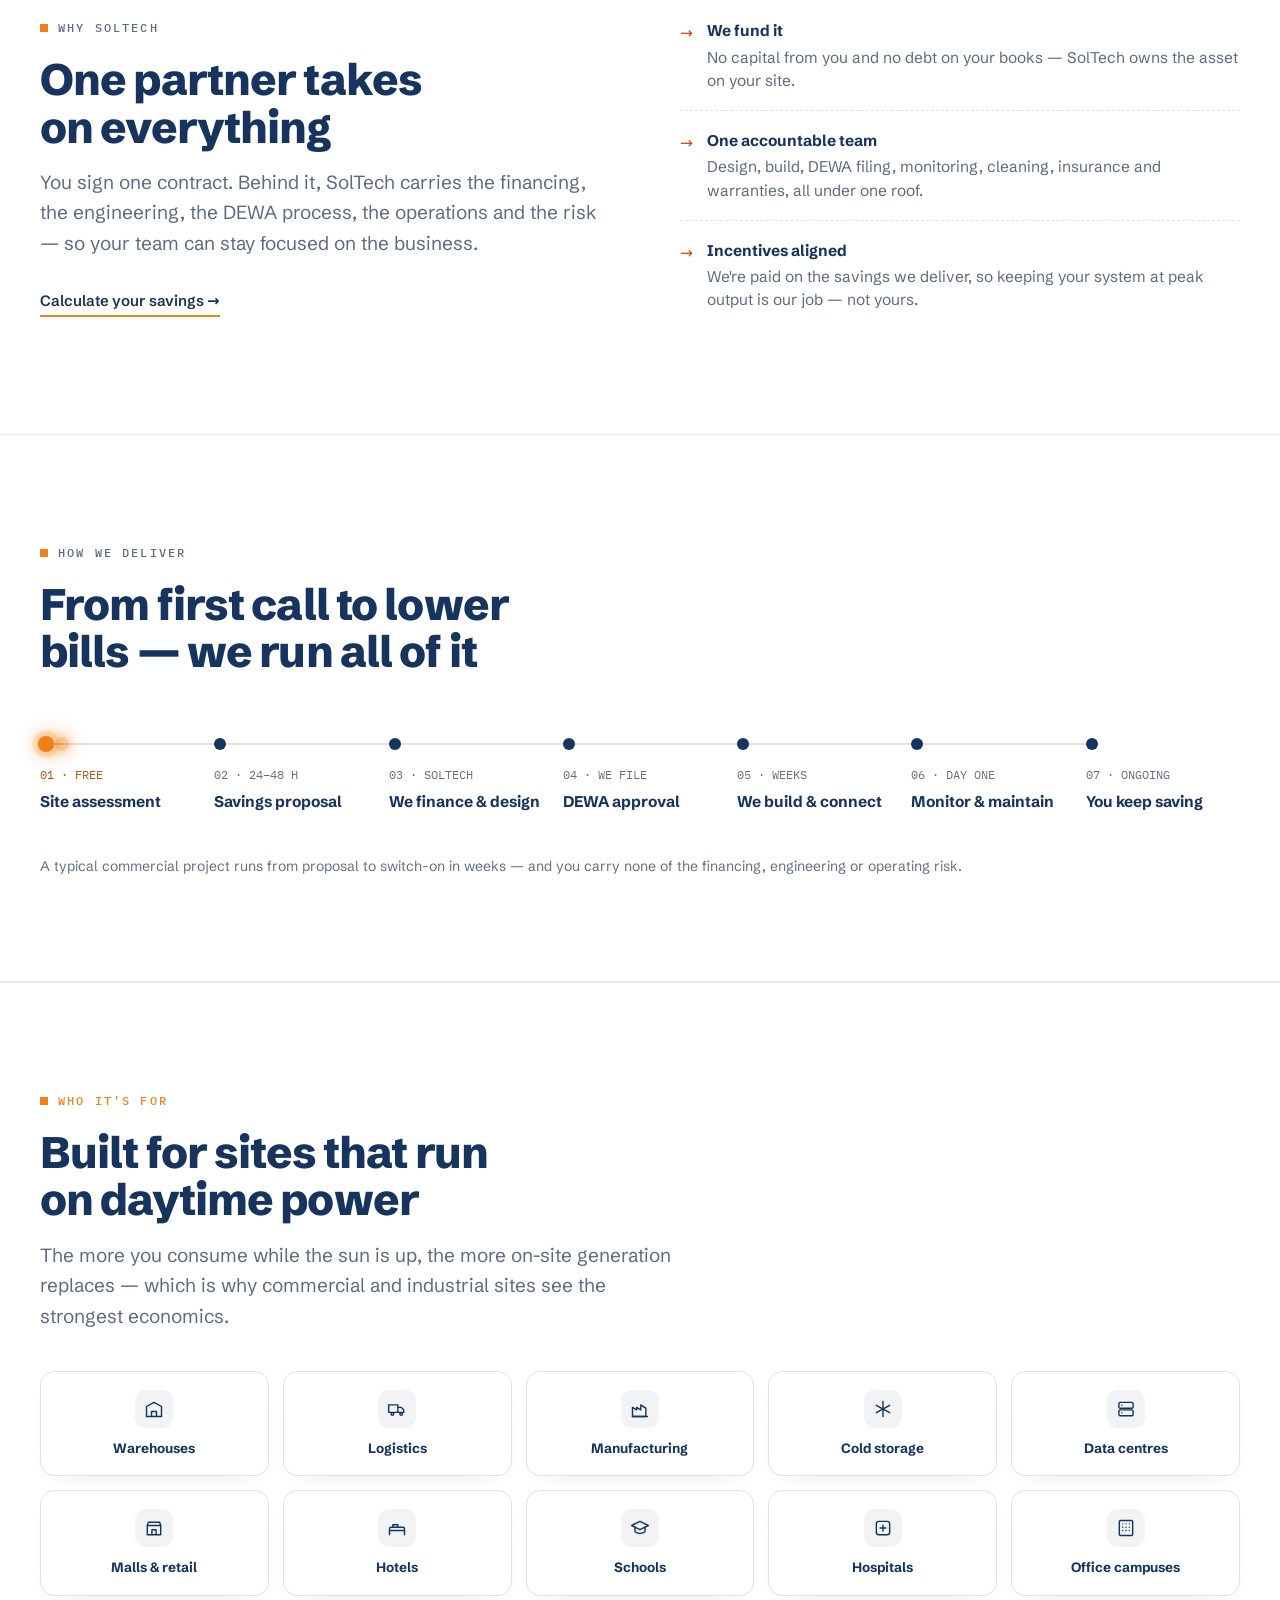
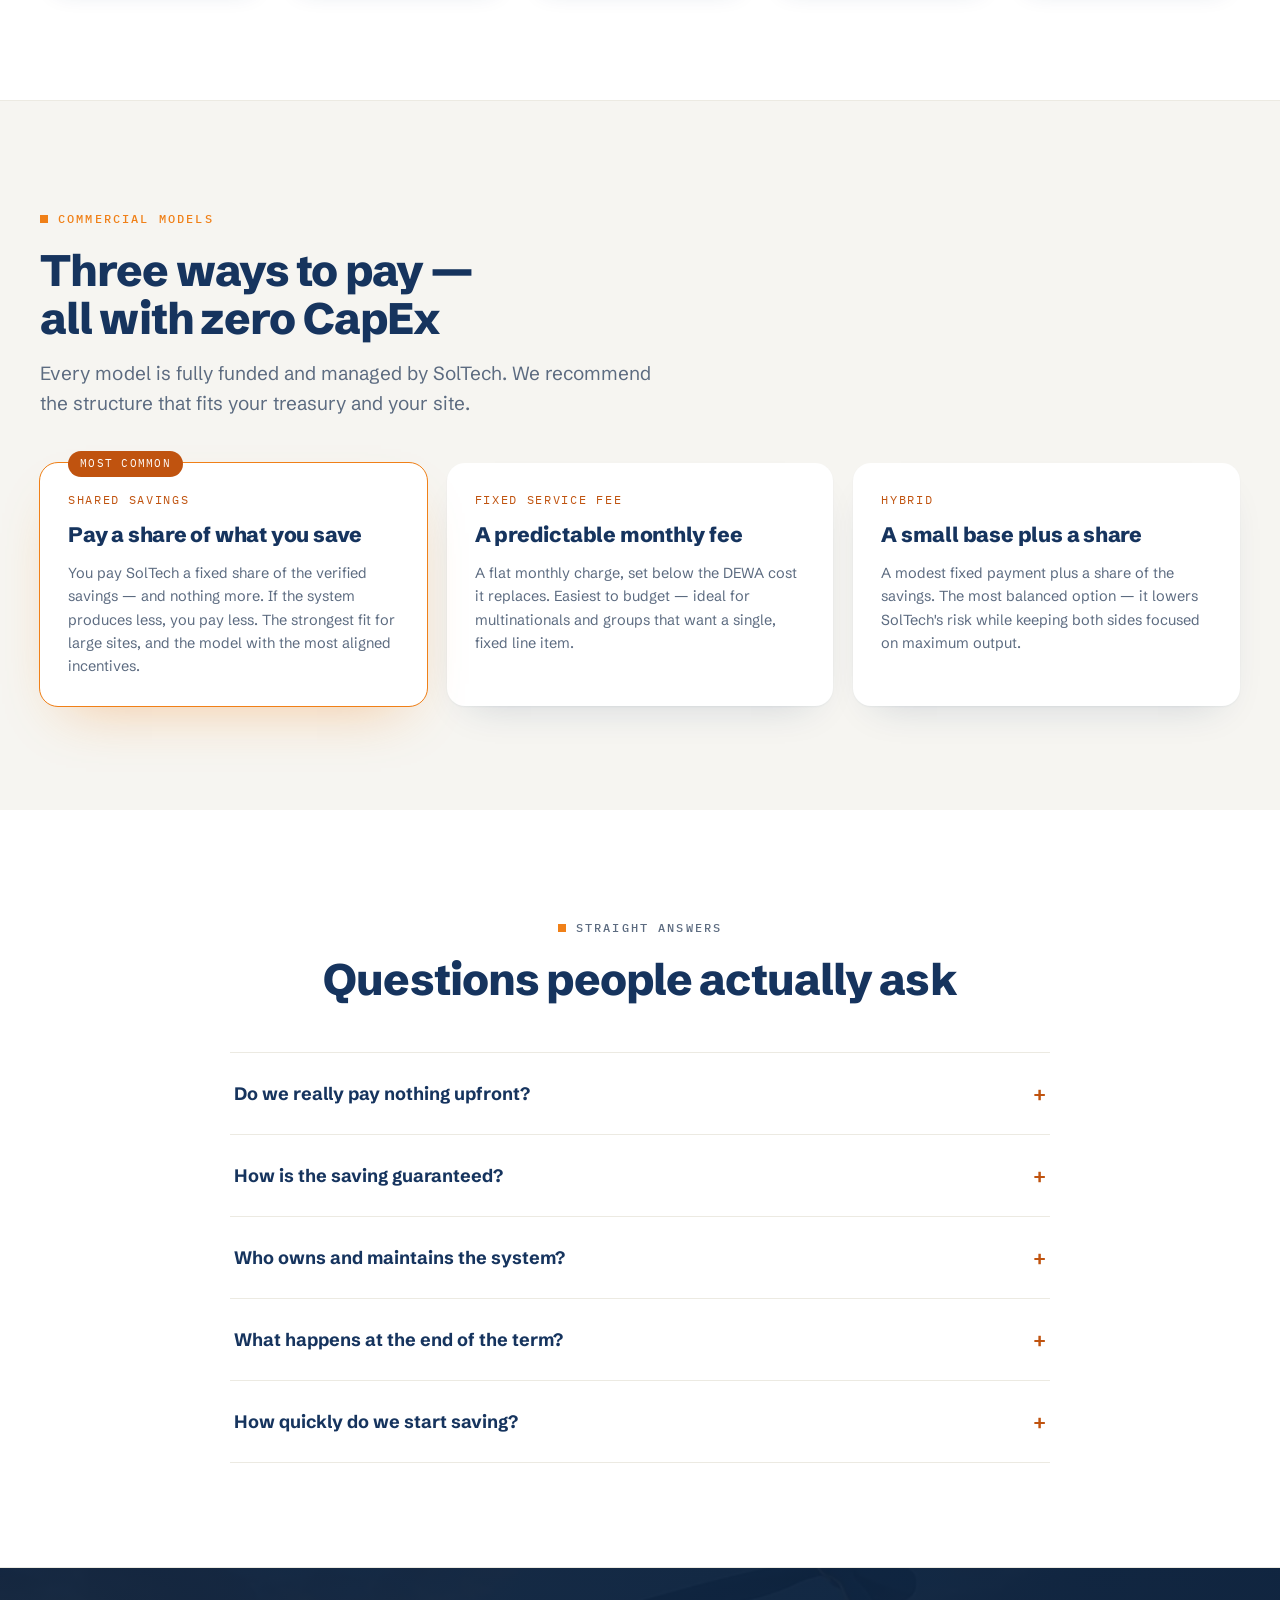
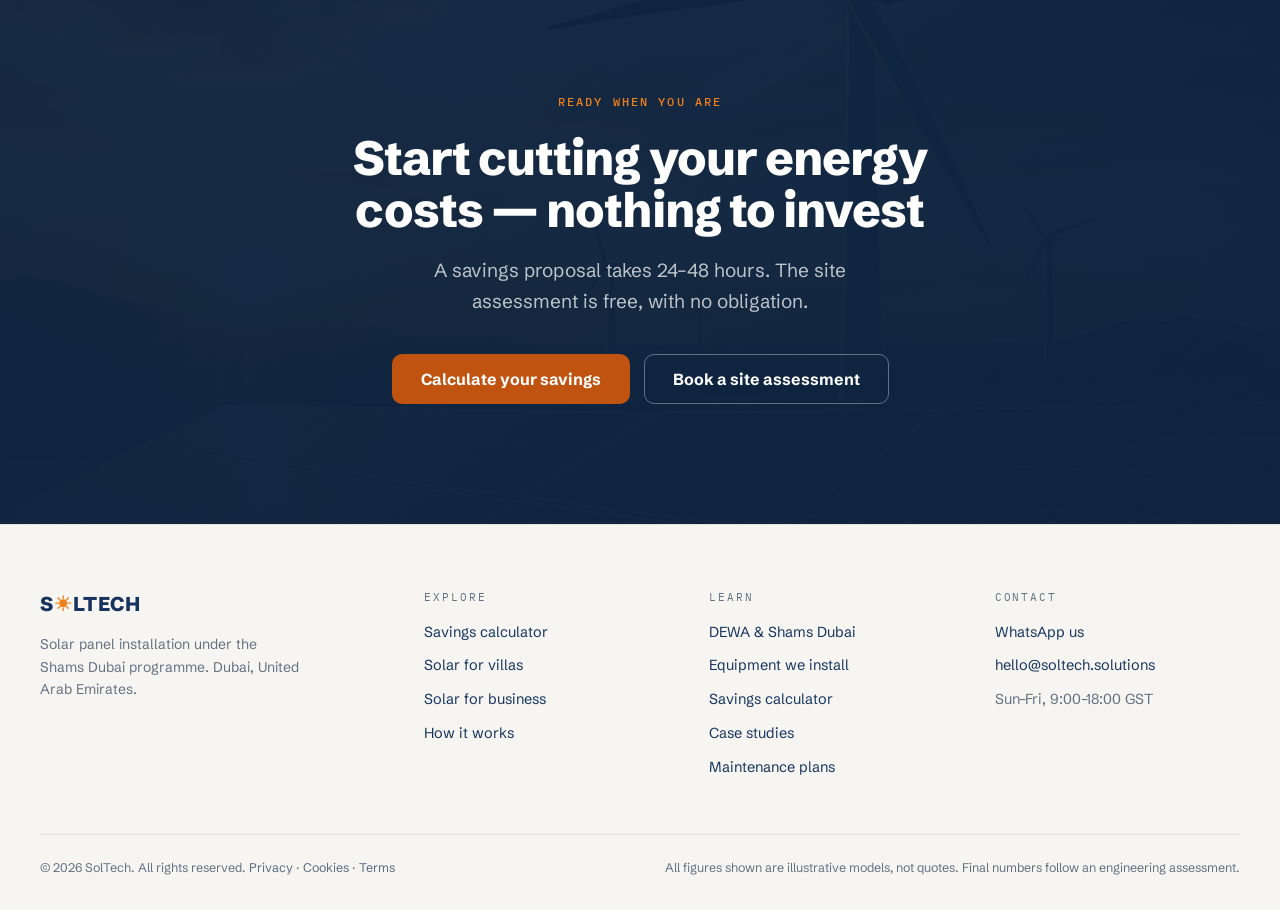
==== commit 1d323e65: "Reposition homepage to B2B Energy-as-a-Service (No CapEx / OPEX) Full pivot from residential "cut yo" ====
--- a/index.html
+++ b/index.html
@@ -5,8 +5,8 @@
 <meta name="viewport" content="width=device-width, initial-scale=1">
 
 <!-- ===== Primary SEO ===== -->
-<title>Solar Panel Installation &amp; Maintenance in Dubai | SolTech</title>
-<meta name="description" content="SolTech installs and maintains grid-tied solar under Dubai's Shams Dubai programme. Generate power at ~0.11 AED/kWh, cut your DEWA bill for 25 years. Free engineering assessment.">
+<title>Cut Your Business Energy Costs — No Capital Investment | SolTech Dubai</title>
+<meta name="description" content="SolTech designs, finances, installs and manages on-site energy infrastructure for Dubai businesses — lower your electricity costs from day one, with zero upfront investment. Fully managed, guaranteed savings.">
 <link rel="canonical" href="https://soltech.solutions/">
 <meta name="robots" content="index, follow, max-image-preview:large, max-snippet:-1">
 <meta name="author" content="SolTech">
@@ -19,8 +19,8 @@
 <meta property="og:type" content="website">
 <meta property="og:site_name" content="SolTech">
 <meta property="og:url" content="https://soltech.solutions/">
-<meta property="og:title" content="Solar Panel Installation &amp; Maintenance in Dubai | SolTech">
-<meta property="og:description" content="Generate your own power at a fraction of the cost and cut your DEWA bill for the next 25 years.">
+<meta property="og:title" content="Cut Your Business Energy Costs — No Capital Investment | SolTech">
+<meta property="og:description" content="On-site energy infrastructure, designed, financed, built and managed by SolTech. Lower your electricity costs from day one — zero upfront investment.">
 <meta property="og:image" content="https://soltech.solutions/assets/img/panels-turbine-sunset.jpg">
 <meta property="og:image:width" content="1024">
 <meta property="og:image:height" content="1024">
@@ -28,8 +28,8 @@
 
 <!-- ===== Twitter ===== -->
 <meta name="twitter:card" content="summary_large_image">
-<meta name="twitter:title" content="Solar Panel Installation &amp; Maintenance in Dubai | SolTech">
-<meta name="twitter:description" content="Generate your own power at a fraction of the cost and cut your DEWA bill for the next 25 years.">
+<meta name="twitter:title" content="Cut Your Business Energy Costs — No Capital Investment | SolTech">
+<meta name="twitter:description" content="On-site energy infrastructure, designed, financed, built and managed by SolTech. Lower your electricity costs from day one — zero upfront investment.">
 <meta name="twitter:image" content="https://soltech.solutions/assets/img/panels-turbine-sunset.jpg">
 
 <link rel="icon" href="assets/favicon.svg" type="image/svg+xml">
@@ -38,7 +38,7 @@
 <link rel="preload" as="image" href="assets/img/hero-poster.jpg" fetchpriority="high">
 <link rel="preload" href="assets/fonts/schibsted-grotesk-latin.woff2" as="font" type="font/woff2" crossorigin>
 <link rel="preload" href="assets/fonts/ibm-plex-mono-500-latin.woff2" as="font" type="font/woff2" crossorigin>
-<link rel="stylesheet" href="assets/css/styles.css?v=16">
+<link rel="stylesheet" href="assets/css/styles.css?v=17">
 
 <!-- ===== Structured data ===== -->
 <script type="application/ld+json">
@@ -47,7 +47,7 @@
   "@type": "LocalBusiness",
   "@id": "https://soltech.solutions/#business",
   "name": "SolTech",
-  "description": "Grid-tied solar panel installation and maintenance in Dubai under the DEWA Shams Dubai programme.",
+  "description": "SolTech provides fully-managed on-site energy infrastructure (Energy-as-a-Service) for businesses in Dubai — designed, financed, built and operated by SolTech to reduce electricity costs with zero upfront investment.",
   "url": "https://soltech.solutions/",
   "email": "hello@soltech.solutions",
   "image": "https://soltech.solutions/assets/img/panels-turbine-sunset.jpg",
@@ -62,9 +62,9 @@
   },
   "makesOffer": {
     "@type": "Offer",
-    "itemOffered": { "@type": "Service", "name": "Solar panel installation & maintenance", "serviceType": "Grid-tied solar (Shams Dubai)" }
+    "itemOffered": { "@type": "Service", "name": "Energy-as-a-Service — on-site energy infrastructure", "serviceType": "No-CapEx on-site solar & energy infrastructure (design, finance, build, operate)" }
   },
-  "knowsAbout": ["Solar panel installation","Shams Dubai programme","DEWA grid connection","Solar maintenance","Photovoltaic systems"]
+  "knowsAbout": ["Energy-as-a-Service","On-site solar for business","No-CapEx energy infrastructure","OPEX reduction","Shams Dubai programme","DEWA grid connection","Battery storage","EV charging"]
 }
 </script>
 <script type="application/ld+json">
@@ -72,11 +72,11 @@
   "@context": "https://schema.org",
   "@type": "FAQPage",
   "mainEntity": [
-    { "@type": "Question", "name": "How much will I save, and how fast does it pay back?", "acceptedAnswer": { "@type": "Answer", "text": "A grid-tied system replaces the power you buy from DEWA at 0.38 to 0.46 AED/kWh with your own at roughly 0.11 AED/kWh. For most villas that removes 70 to 90% of the electricity bill, and the system typically pays for itself in about 5 to 7 years, leaving 18 to 20 more years of near-free power under a 25-year panel performance warranty. Enter your monthly bill in the calculator for a figure tuned to your home; final numbers are confirmed by the free engineering assessment." } },
-    { "@type": "Question", "name": "Will it add value when I sell the property?", "acceptedAnswer": { "@type": "Answer", "text": "Yes. The system is part of the property and transfers to the buyer, who inherits 20+ years of electricity at a fraction of the grid price, an increasingly clear selling point in Dubai. Accumulated DEWA bill credits stay with the account and do not transfer." } },
-    { "@type": "Question", "name": "Who handles the DEWA approval?", "acceptedAnswer": { "@type": "Answer", "text": "We do, end to end. SolTech designs the system, files it under DEWA's Shams Dubai programme, and manages the connection approval, using only panels and inverters from DEWA's Eligible Equipment list. You never deal with the paperwork." } },
-    { "@type": "Question", "name": "How long does the installation take?", "acceptedAnswer": { "@type": "Answer", "text": "A typical villa goes from first calculation to switch-on in 45 to 60 days. Most of that is DEWA approval time; the physical installation on your roof takes only 2 to 7 days." } },
-    { "@type": "Question", "name": "Is a rooftop solar system safe?", "acceptedAnswer": { "@type": "Answer", "text": "Yes. Every roof gets a structural assessment first, the inverters are DEWA-listed and shut down automatically if the grid goes down, a built-in safety requirement, and installation is handled by certified engineers. With no moving parts, there is very little that can go wrong." } }
+    { "@type": "Question", "name": "Do we really pay nothing upfront?", "acceptedAnswer": { "@type": "Answer", "text": "Correct, there is no capital cost to you. SolTech funds, owns and operates the energy infrastructure on your site. You pay a monthly amount that is lower than the DEWA power it replaces, so your total electricity cost drops from the first month, with nothing on your balance sheet." } },
+    { "@type": "Question", "name": "How is the saving guaranteed?", "acceptedAnswer": { "@type": "Answer", "text": "Your combined cost, the residual DEWA bill plus the SolTech fee, is set below what you pay DEWA today. On the shared-savings model you only pay a share of savings that are measured and verified, so if the system produces less, you pay less." } },
+    { "@type": "Question", "name": "Who owns and maintains the system?", "acceptedAnswer": { "@type": "Answer", "text": "SolTech does, for the life of the contract. Design, DEWA approvals, construction, monitoring, cleaning, insurance and warranties are all ours, using only DEWA Eligible-Equipment-listed hardware. You get one contract and one point of contact." } },
+    { "@type": "Question", "name": "What happens at the end of the term?", "acceptedAnswer": { "@type": "Answer", "text": "It is agreed up front. Typically you can renew, extend, or buy the system at a pre-set value, and the options are written into the contract from day one. Either way the asset stays on your site and keeps producing." } },
+    { "@type": "Question", "name": "How quickly do we start saving?", "acceptedAnswer": { "@type": "Answer", "text": "After a free site assessment we issue a proposal within 24 to 48 hours. A typical commercial project is built and connected within weeks, and the saving begins the month the system switches on. Most of the timeline is DEWA approval, which we manage for you." } }
   ]
 }
 </script>
@@ -123,14 +123,42 @@
   <div class="container">
     <div class="hero__grid">
       <div class="hero__content">
-        <div class="eyebrow load-up"><span class="eyebrow__sq"></span>Shams Dubai · Grid-tied Solar · Dubai, UAE</div>
-        <h1 class="h1 hero__title load-up d1">Solar Panels<br><span class="accent">Installation&nbsp;&amp;<br>Maintenance</span></h1>
-        <p class="lead hero__sub load-up d2">Generate your own power at a fraction of the cost — and cut your DEWA bill for the next 25 years.</p>
+        <div class="eyebrow load-up"><span class="eyebrow__sq"></span>Energy-as-a-Service · No CapEx · Dubai, UAE</div>
+        <h1 class="h1 hero__title load-up d1">Reduce operating costs <span class="accent">without capital investment</span></h1>
+        <p class="lead hero__sub load-up d2">SolTech designs, finances, installs and manages on-site energy infrastructure that lowers your electricity costs from day one.</p>
         <div class="hero__cta load-up d3">
-          <a href="#calc" class="btn btn--accent">Calculate my savings</a>
-          <a href="https://wa.me/971500000000?text=Hi%20SolTech%2C%20I%27d%20like%20a%20free%20solar%20assessment" class="btn btn--ghost-light" rel="noopener">Get a free assessment</a>
-        </div>
-        <div class="hero__trust load-up d4">DEWA-eligible equipment only · One team owns your project · Conservative estimates</div>
+          <a href="#calc" class="btn btn--accent">Calculate your savings</a>
+          <a href="https://wa.me/971500000000?text=Hi%20SolTech%2C%20we%27d%20like%20a%20No-CapEx%20energy%20proposal%20for%20our%20site" class="btn btn--ghost-light" rel="noopener">Talk to us</a>
+        </div>
+        <div class="hero__trust load-up d4">No upfront investment · Guaranteed savings · Fully managed</div>
+      </div>
+    </div>
+  </div>
+</section>
+
+<!-- ==================== OFFER (3 pillars) ==================== -->
+<section class="section section--white" id="offer">
+  <div class="container">
+    <div class="section__head" data-reveal>
+      <div class="eyebrow eyebrow--accent"><span class="eyebrow__sq"></span>The model</div>
+      <h2 class="h2">You buy predictable energy costs — not equipment</h2>
+      <p class="lead">SolTech carries the cost, the complexity and the risk. You get lower, stable electricity bills and one point of accountability.</p>
+    </div>
+    <div class="pillars">
+      <div class="pillar" data-reveal>
+        <span class="pillar__ic" aria-hidden="true"><svg viewBox="0 0 24 24" fill="none" stroke="currentColor" stroke-width="1.8" stroke-linecap="round" stroke-linejoin="round"><path d="M12 3.2 5 6v5.2c0 4.3 2.9 7.2 7 8.6 4.1-1.4 7-4.3 7-8.6V6l-7-2.8Z"/><path d="M9 11.8l2.1 2.1 3.9-4"/></svg></span>
+        <h3 class="pillar__t">No CapEx</h3>
+        <p class="pillar__d">We fund and own the energy infrastructure on your site. Zero upfront cost, no balance-sheet impact, no technology risk.</p>
+      </div>
+      <div class="pillar" data-reveal data-reveal-delay="90">
+        <span class="pillar__ic" aria-hidden="true"><svg viewBox="0 0 24 24" fill="none" stroke="currentColor" stroke-width="1.8" stroke-linecap="round" stroke-linejoin="round"><path d="M3.5 15.5 9 10l3.5 3.5L21 5"/><path d="M15.5 5H21v5.5"/></svg></span>
+        <h3 class="pillar__t">Guaranteed savings</h3>
+        <p class="pillar__d">You pay less from the first month. Your combined bill — residual DEWA plus SolTech — is lower than what you pay today.</p>
+      </div>
+      <div class="pillar" data-reveal data-reveal-delay="180">
+        <span class="pillar__ic" aria-hidden="true"><svg viewBox="0 0 24 24" fill="none" stroke="currentColor" stroke-width="1.8" stroke-linecap="round" stroke-linejoin="round"><circle cx="12" cy="12" r="2.4"/><circle cx="12" cy="4.2" r="1.9"/><circle cx="5" cy="18" r="1.9"/><circle cx="19" cy="18" r="1.9"/><path d="M12 6.6v3M11 13.8 6.7 16.3M13 13.8 17.3 16.3"/></svg></span>
+        <h3 class="pillar__t">Fully managed</h3>
+        <p class="pillar__d">Design, financing, DEWA approvals, build, monitoring, cleaning, insurance and warranties — all handled. One contract, one team.</p>
       </div>
     </div>
   </div>
@@ -141,129 +169,95 @@
   <div class="container">
     <div class="section__head" data-reveal>
       <div class="eyebrow eyebrow--accent"><span class="eyebrow__sq"></span>Savings Calculator</div>
-      <h2 class="h2">See what solar returns for you</h2>
-      <p class="lead">Choose Villa or Business, set your average monthly DEWA bill, and see the system size, investment, payback, 25&#8209;year savings and CO₂ avoided — recalculated instantly, on conservative assumptions.</p>
+      <h2 class="h2">See what you'd save — with zero investment</h2>
+      <p class="lead">Enter your site's monthly DEWA bill. See your new monthly cost and saving after SolTech funds, builds and runs the system — you pay nothing upfront.</p>
     </div>
 
     <div class="calc__grid">
-      <!-- one unified calculator card: type + input + results + CTA -->
       <div class="calc__panel" data-reveal data-reveal-delay="100" data-calc>
         <div class="calc__control">
-          <div class="calc__toggle" role="group" aria-label="Property type">
-            <button type="button" class="calc__seg is-active" data-type="villa" aria-pressed="true">Villa / Home</button>
-            <button type="button" class="calc__seg" data-type="business" aria-pressed="false">Business</button>
+          <div class="calc__toggle calc__toggle--4" role="group" aria-label="Facility type">
+            <button type="button" class="calc__seg is-active" data-type="warehouse" aria-pressed="true">Warehouse</button>
+            <button type="button" class="calc__seg" data-type="manufacturing" aria-pressed="false">Manufacturing</button>
+            <button type="button" class="calc__seg" data-type="cold" aria-pressed="false">Cold storage</button>
+            <button type="button" class="calc__seg" data-type="office" aria-pressed="false">Office / retail</button>
           </div>
 
           <div class="calc__input">
-            <div class="calc__label">Your average monthly DEWA bill</div>
+            <div class="calc__label">Your site's average monthly DEWA bill</div>
             <div class="calc__amount">
-              <span class="big" id="billVal">3,000</span>
+              <span class="big" id="billVal">120,000</span>
               <span class="unit">AED / month</span>
             </div>
-            <input class="slider" type="range" id="billSlider" min="500" max="20000" step="100" value="3000" aria-label="Average monthly DEWA bill in AED">
-            <div class="slider__scale"><span id="scaleMin">500</span><span id="scaleMax">20,000</span></div>
-          </div>
-
-          <div class="calc__note" id="lowNote" hidden>Below ~1,500 AED/month the economics are weaker. Solar can still work — leave your number and we'll tell you straight whether it's worth it.</div>
+            <input class="slider" type="range" id="billSlider" min="20000" max="500000" step="5000" value="120000" aria-label="Average monthly DEWA bill in AED">
+            <div class="slider__scale"><span id="scaleMin">20,000</span><span id="scaleMax">500,000</span></div>
+          </div>
 
           <div class="calc__hero-metric">
-            <span class="calc__hm-ic" aria-hidden="true"><svg viewBox="0 0 24 24" fill="none" stroke="currentColor" stroke-width="1.8" stroke-linecap="round" stroke-linejoin="round"><path d="M11 3 5 13h5l-1 8 8-11h-5l1-7Z"/></svg></span>
+            <span class="calc__hm-ic" aria-hidden="true"><svg viewBox="0 0 24 24" fill="none" stroke="currentColor" stroke-width="1.8" stroke-linecap="round" stroke-linejoin="round"><path d="M3.5 15.5 9 10l3.5 3.5L21 5"/><path d="M15.5 5H21v5.5"/></svg></span>
             <div class="calc__result-l">
-              <div class="calc__result-k">Your solar cost per kWh</div>
-              <div class="calc__result-ctx">vs <span class="num" id="dewaRate">0.40</span> AED from DEWA · <span class="accent"><span id="cutPct">73</span>% cheaper</span></div>
+              <div class="calc__result-k">Your monthly saving</div>
+              <div class="calc__result-ctx">≈ <span id="savePct">17</span>% off your bill · <span class="accent">AED 0 invested</span></div>
             </div>
-            <div class="calc__result-v">~0.11</div>
+            <div class="calc__result-v calc__result-v--save"><span id="monthSave">20,400</span></div>
           </div>
         </div>
 
         <div class="calc__tiles">
           <div class="calc__tile">
-            <span class="calc__tile-ic" aria-hidden="true"><svg viewBox="0 0 24 24" fill="none" stroke="currentColor" stroke-width="1.8" stroke-linecap="round" stroke-linejoin="round"><rect x="3.5" y="4.5" width="17" height="10.5" rx="1"/><path d="M3.5 9.75h17M9.17 4.5v10.5M14.83 4.5v10.5M12 15v4.5M8.5 19.5h7"/></svg></span>
-            <div class="calc__tile-b"><div class="calc__tile-k">Recommended system</div><div class="calc__tile-v mono"><span id="sysKwp">44</span><span class="sm"> kWp</span></div></div>
+            <span class="calc__tile-ic" aria-hidden="true"><svg viewBox="0 0 24 24" fill="none" stroke="currentColor" stroke-width="1.8" stroke-linecap="round" stroke-linejoin="round"><path d="M11 3 5 13h5l-1 8 8-11h-5l1-7Z"/></svg></span>
+            <div class="calc__tile-b"><div class="calc__tile-k">DEWA bill today</div><div class="calc__tile-v mono"><span id="dewaNow">120,000</span><span class="sm"> AED</span></div></div>
           </div>
           <div class="calc__tile">
             <span class="calc__tile-ic" aria-hidden="true"><svg viewBox="0 0 24 24" fill="none" stroke="currentColor" stroke-width="1.8" stroke-linecap="round" stroke-linejoin="round"><rect x="3" y="6" width="18" height="12.5" rx="2.5"/><path d="M3 10h18"/><circle cx="16.5" cy="14.25" r="1.4"/></svg></span>
-            <div class="calc__tile-b"><div class="calc__tile-k">Est. investment</div><div class="calc__tile-v mono"><span id="capexVal">166,000</span><span class="sm"> AED</span></div></div>
+            <div class="calc__tile-b"><div class="calc__tile-k">New monthly total</div><div class="calc__tile-v mono"><span id="newTotal">99,600</span><span class="sm"> AED</span></div></div>
           </div>
           <div class="calc__tile calc__tile--accent">
-            <span class="calc__tile-ic" aria-hidden="true"><svg viewBox="0 0 24 24" fill="none" stroke="currentColor" stroke-width="1.8" stroke-linecap="round" stroke-linejoin="round"><path d="M3.5 15.5 9 10l3.5 3.5L21 5"/><path d="M15.5 5H21v5.5"/></svg></span>
-            <div class="calc__tile-b"><div class="calc__tile-k">Annual savings</div><div class="calc__tile-v mono"><span id="saveVal">30,600</span><span class="sm"> AED</span></div></div>
-          </div>
-          <div class="calc__tile">
-            <span class="calc__tile-ic" aria-hidden="true"><svg viewBox="0 0 24 24" fill="none" stroke="currentColor" stroke-width="1.8" stroke-linecap="round" stroke-linejoin="round"><circle cx="12" cy="12" r="8.5"/><path d="M12 7.5v4.8l3.2 1.9"/></svg></span>
-            <div class="calc__tile-b"><div class="calc__tile-k">Payback</div><div class="calc__tile-v mono"><span id="paybackVal">5.4</span><span class="sm"> yrs</span></div></div>
+            <span class="calc__tile-ic" aria-hidden="true"><svg viewBox="0 0 24 24" fill="none" stroke="currentColor" stroke-width="1.8" stroke-linecap="round" stroke-linejoin="round"><rect x="3.5" y="5" width="17" height="15.5" rx="2"/><path d="M3.5 9.5h17M8.5 3v4M15.5 3v4"/></svg></span>
+            <div class="calc__tile-b"><div class="calc__tile-k">Yearly saving</div><div class="calc__tile-v mono"><span id="yearSave">245,000</span><span class="sm"> AED</span></div></div>
+          </div>
+          <div class="calc__tile calc__tile--accent">
+            <span class="calc__tile-ic" aria-hidden="true"><svg viewBox="0 0 24 24" fill="none" stroke="currentColor" stroke-width="1.8" stroke-linecap="round" stroke-linejoin="round"><path d="M12 3.2 5 6v5.2c0 4.3 2.9 7.2 7 8.6 4.1-1.4 7-4.3 7-8.6V6l-7-2.8Z"/><path d="M9 11.8l2.1 2.1 3.9-4"/></svg></span>
+            <div class="calc__tile-b"><div class="calc__tile-k">Your investment</div><div class="calc__tile-v mono">AED&nbsp;0</div></div>
           </div>
           <div class="calc__tile calc__tile--accent">
             <span class="calc__tile-ic" aria-hidden="true"><svg viewBox="0 0 24 24" fill="none" stroke="currentColor" stroke-width="1.8" stroke-linecap="round" stroke-linejoin="round"><ellipse cx="12" cy="6.5" rx="6.5" ry="2.8"/><path d="M5.5 6.5v5.2c0 1.55 2.91 2.8 6.5 2.8s6.5-1.25 6.5-2.8V6.5"/><path d="M5.5 11.7c0 1.55 2.91 2.8 6.5 2.8s6.5-1.25 6.5-2.8"/></svg></span>
-            <div class="calc__tile-b"><div class="calc__tile-k">25-year net savings</div><div class="calc__tile-v mono"><span id="net25Val">538,000</span><span class="sm"> AED</span></div></div>
+            <div class="calc__tile-b"><div class="calc__tile-k">10-year saving</div><div class="calc__tile-v mono"><span id="tenSave">2.5M</span><span class="sm"> AED</span></div></div>
           </div>
           <div class="calc__tile">
             <span class="calc__tile-ic" aria-hidden="true"><svg viewBox="0 0 24 24" fill="none" stroke="currentColor" stroke-width="1.8" stroke-linecap="round" stroke-linejoin="round"><path d="M20 4C10.5 5 5 10.5 5 18.5c0 .3.2.5.5.5C13.5 19 20 12.5 20 4Z"/><path d="M6 19c3.2-5.3 7-8.4 11-10.4"/></svg></span>
-            <div class="calc__tile-b"><div class="calc__tile-k">CO₂ avoided</div><div class="calc__tile-v mono"><span id="co2Val">31</span><span class="sm"> t / yr</span></div></div>
+            <div class="calc__tile-b"><div class="calc__tile-k">CO₂ avoided</div><div class="calc__tile-v mono"><span id="co2Val">602</span><span class="sm"> t / yr</span></div></div>
           </div>
         </div>
 
         <div class="calc__submit">
-          <a class="btn btn--accent" id="reportCta" href="https://wa.me/971500000000?text=Hi%20SolTech%2C%20please%20send%20my%20full%20savings%20report.%20My%20monthly%20bill%20is%20about%203000%20AED" rel="noopener">Get my full report on WhatsApp</a>
-          <div class="calc__reqnote">Your phone number is the only required field</div>
-        </div>
-      </div>
-    </div>
-
-    <div class="calc__foot" data-reveal>Pre-assessment estimate based on our published <a href="#faq">calculation methodology</a>. Final numbers follow a free engineering assessment of your roof.</div>
-  </div>
-</section>
-
-<!-- ==================== COMPARE CHART ==================== -->
-<section class="section section--white" id="compare">
-  <div class="container">
-    <div class="head-row" data-reveal>
-      <div class="section__head" style="max-width:560px">
-        <div class="eyebrow"><span class="eyebrow__sq"></span>25-Year View</div>
-        <h2 class="h2">Keep paying DEWA — or stop</h2>
-      </div>
-      <div class="legend">
-        <span><i class="l-dewa"></i>Keep paying DEWA</span>
-        <span><i class="l-solar"></i>Go solar</span>
-      </div>
-    </div>
-
-    <div class="chart-card" data-reveal data-reveal-delay="120">
-      <svg id="compareChart" viewBox="0 0 820 400" style="width:100%;height:auto" role="img" aria-label="Cumulative 25-year cost: DEWA versus solar. DEWA reaches about 900,000 AED; solar about 375,000 AED.">
-        <g stroke="#E8E5DC" stroke-width="1">
-          <line x1="70" y1="350" x2="790" y2="350"></line>
-          <line x1="70" y1="270" x2="790" y2="270"></line>
-          <line x1="70" y1="190" x2="790" y2="190"></line>
-          <line x1="70" y1="110" x2="790" y2="110"></line>
-          <line x1="70" y1="30"  x2="790" y2="30"></line>
-        </g>
-        <g fill="#8B96A5" font-size="12" font-family="IBM Plex Mono, monospace">
-          <text x="62" y="354" text-anchor="end">0</text>
-          <text x="62" y="274" text-anchor="end">250k</text>
-          <text x="62" y="194" text-anchor="end">500k</text>
-          <text x="62" y="114" text-anchor="end">750k</text>
-          <text x="62" y="34"  text-anchor="end">1M</text>
-          <text x="70"  y="374" text-anchor="middle">Year 0</text>
-          <text x="214" y="374" text-anchor="middle">5</text>
-          <text x="358" y="374" text-anchor="middle">10</text>
-          <text x="502" y="374" text-anchor="middle">15</text>
-          <text x="646" y="374" text-anchor="middle">20</text>
-          <text x="790" y="374" text-anchor="middle">25</text>
-        </g>
-        <polygon class="chart-fade" data-fade-delay="1200" points="230,286 790,62 790,230" fill="rgba(240,128,24,.10)"></polygon>
-        <text class="chart-fade" data-fade-delay="1500" x="700" y="165" text-anchor="middle" fill="#C0530F" font-size="13" font-family="IBM Plex Mono, monospace">≈ 525,000 AED kept</text>
-        <polyline class="chart-line chart-line--dewa draw" data-draw-delay="200" points="70,350 790,62" pathLength="1"></polyline>
-        <polyline class="chart-line chart-line--solar draw" data-draw-delay="450" points="70,302 790,230" pathLength="1"></polyline>
-        <g class="chart-fade" data-fade-delay="1700">
-          <circle cx="230" cy="286" r="6" fill="#fff" stroke="#C0530F" stroke-width="3"></circle>
-          <text x="230" y="318" text-anchor="middle" fill="#5C6B80" font-size="13" font-family="IBM Plex Mono, monospace">break-even ≈ year 6</text>
-        </g>
-        <g class="chart-fade" data-fade-delay="1900" font-size="13" font-family="IBM Plex Mono, monospace">
-          <text x="784" y="52"  text-anchor="end" fill="#16345E" font-weight="600">DEWA · ~900,000 AED</text>
-          <text x="784" y="256" text-anchor="end" fill="#C0530F" font-weight="600">Solar · ~375,000 AED</text>
-        </g>
-      </svg>
-      <div class="foot">Illustrative model: a villa with a ~3,000 AED/month DEWA bill, on a grid-tied Shams Dubai system sized to offset ~85% of use — the same basis as the calculator above. Cumulative electricity cost over 25 years; tariff escalation assumed 0%.</div>
+          <a class="btn btn--accent" id="reportCta" href="https://wa.me/971500000000?text=Hi%20SolTech%2C%20I%27d%20like%20a%20No-CapEx%20energy%20proposal.%20Our%20monthly%20DEWA%20bill%20is%20about%20120000%20AED." rel="noopener">Get my No-CapEx proposal on WhatsApp</a>
+          <div class="calc__reqnote">No commitment · figures confirmed after a free site assessment</div>
+        </div>
+      </div>
+    </div>
+
+    <div class="calc__foot" data-reveal>Illustrative model on published assumptions — commercial DEWA rate, daytime self-consumption by facility type, and a SolTech shared-savings fee. Your figures are confirmed after a free site assessment.</div>
+  </div>
+</section>
+
+<!-- ==================== ECONOMICS (before / after) ==================== -->
+<section class="section" id="economics">
+  <div class="container">
+    <div class="section__head" data-reveal>
+      <div class="eyebrow eyebrow--accent"><span class="eyebrow__sq"></span>The economics</div>
+      <h2 class="h2">Your bill goes down — that's the whole product</h2>
+      <p class="lead">A worked example for a logistics warehouse. You keep a smaller DEWA bill, add a SolTech fee that costs less than the power it replaces, and pocket the difference — every month, from day one.</p>
+    </div>
+    <div class="ba-card" data-reveal data-reveal-delay="100">
+      <div class="ba">
+        <div class="ba__col"><div class="ba__k">DEWA bill today</div><div class="ba__v">AED 120,000</div><div class="ba__sub">every month</div></div>
+        <div class="ba__op" aria-hidden="true">→</div>
+        <div class="ba__col"><div class="ba__k">With SolTech</div><div class="ba__v">AED 100,000</div><div class="ba__sub">DEWA 65k + SolTech 35k</div></div>
+        <div class="ba__op" aria-hidden="true">=</div>
+        <div class="ba__col ba__save"><div class="ba__k">You save</div><div class="ba__v">AED 20,000</div><div class="ba__sub">/ month · AED 0 invested</div></div>
+      </div>
+      <div class="ba__foot">≈ AED 240,000 a year the business keeps — with no capital outlay, no maintenance and no technology risk. Illustrative model; your figures are confirmed after a free site assessment.</div>
     </div>
   </div>
 </section>
@@ -322,17 +316,17 @@
     <div class="engineers__grid">
       <div class="engineers__head" data-reveal>
         <div class="eyebrow"><span class="eyebrow__sq"></span>Why SolTech</div>
-        <h2 class="h2" style="margin-top:18px">Built by engineers, not salespeople</h2>
-        <p class="lead engineers__lead">We size every system to your roof, your climate and your return — then stand behind the numbers with one accountable team from first calculation to year 25.</p>
+        <h2 class="h2" style="margin-top:18px">One partner takes on everything</h2>
+        <p class="lead engineers__lead">You sign one contract. Behind it, SolTech carries the financing, the engineering, the DEWA process, the operations and the risk — so your team can stay focused on the business.</p>
         <div class="engineers__cta">
-          <a href="#calc" class="ulink">Run my numbers <span class="arw">→</span></a>
+          <a href="#calc" class="ulink">Calculate your savings <span class="arw">→</span></a>
         </div>
       </div>
       <div class="engineers__body" data-reveal data-reveal-delay="120">
         <ul class="engineers__list">
-          <li><span class="ic" aria-hidden="true">→</span><span><b>Engineered to your roof</b>Orientation, shading and structure surveyed on site — not estimated from a photo.</span></li>
-          <li><span class="ic" aria-hidden="true">→</span><span><b>One responsible party</b>The same team owns the design, the DEWA filing, the install and the warranty.</span></li>
-          <li><span class="ic" aria-hidden="true">→</span><span><b>Monitored from day one</b>Remote performance monitoring so a drop in output is caught before you'd ever notice it.</span></li>
+          <li><span class="ic" aria-hidden="true">→</span><span><b>We fund it</b>No capital from you and no debt on your books — SolTech owns the asset on your site.</span></li>
+          <li><span class="ic" aria-hidden="true">→</span><span><b>One accountable team</b>Design, build, DEWA filing, monitoring, cleaning, insurance and warranties, all under one roof.</span></li>
+          <li><span class="ic" aria-hidden="true">→</span><span><b>Incentives aligned</b>We're paid on the savings we deliver, so keeping your system at peak output is our job — not yours.</span></li>
         </ul>
       </div>
     </div>
@@ -343,66 +337,72 @@
 <section class="section section--white" id="how" style="border-top:none">
   <div class="container">
     <div class="section__head" data-reveal>
-      <div class="eyebrow"><span class="eyebrow__sq"></span>The Journey</div>
-      <h2 class="h2">From first calculation to 25 years of savings</h2>
+      <div class="eyebrow"><span class="eyebrow__sq"></span>How we deliver</div>
+      <h2 class="h2">From first call to lower bills — we run all of it</h2>
     </div>
     <div class="journey-grid" data-journey>
       <div class="journey-line" aria-hidden="true"></div>
       <div class="journey-line__fill" aria-hidden="true"></div>
       <div class="journey-traveler" aria-hidden="true"></div>
-      <div class="step" data-reveal><span class="step__dot"></span><div class="step__label mono">01 · 2 MIN</div><div class="step__title">Calculate</div></div>
-      <div class="step" data-reveal data-reveal-delay="70"><span class="step__dot"></span><div class="step__label mono">02 · ≤ 3 DAYS</div><div class="step__title">Engineering assessment</div></div>
-      <div class="step" data-reveal data-reveal-delay="140"><span class="step__dot"></span><div class="step__label mono">03 · 24 H</div><div class="step__title">Financial proposal</div></div>
-      <div class="step" data-reveal data-reveal-delay="210"><span class="step__dot"></span><div class="step__label mono">04 · FILED ≤ 5 DAYS</div><div class="step__title">DEWA approval</div></div>
-      <div class="step" data-reveal data-reveal-delay="280"><span class="step__dot"></span><div class="step__label mono">05 · 2–7 DAYS</div><div class="step__title">Installation</div></div>
-      <div class="step" data-reveal data-reveal-delay="350"><span class="step__dot"></span><div class="step__label mono">06 · DAY ONE</div><div class="step__title">Monitoring</div></div>
-      <div class="step" data-reveal data-reveal-delay="420"><span class="step__dot"></span><div class="step__label mono">07 · ONGOING</div><div class="step__title">25 years of savings</div></div>
-    </div>
-    <div class="journey__foot" data-reveal>A typical villa goes live in 45–60 days end to end. Most of that is DEWA process time — <a href="#faq">what can extend it</a>.</div>
-  </div>
-</section>
-
-<!-- ==================== MODELS ==================== -->
-<section class="section section--white" id="models">
-  <div class="container">
-    <div class="section__head" data-reveal>
-      <div class="eyebrow"><span class="eyebrow__sq"></span>Model Scenarios</div>
-      <h2 class="h2">Two roofs, one logic</h2>
-    </div>
-    <div class="models-grid">
-      <!-- Villa -->
-      <div class="model model--dark" data-reveal data-reveal-delay="80">
-        <div class="model__media">
-          <picture><source srcset="assets/img/villa-rooftop-sunset.webp" type="image/webp"><img src="assets/img/villa-rooftop-sunset.jpg" alt="Modern villa with rooftop solar panels at sunset." loading="lazy" decoding="async"></picture>
-          <span class="model__pill">Illustrative model</span>
-        </div>
-        <div class="model__body">
-          <div class="model__title">Villa · 12 kWp</div>
-          <div class="spec-list">
-            <div class="spec"><span class="spec__k">Estimated production</span><span class="spec__v">21,000 kWh / yr</span></div>
-            <div class="spec"><span class="spec__k">Bill offset</span><span class="spec__v">~85%</span></div>
-            <div class="spec"><span class="spec__k">Payback</span><span class="spec__v">~6 years</span></div>
-            <div class="spec"><span class="spec__k">25-year net savings</span><span class="spec__v spec__v--accent">~180,000 AED</span></div>
-          </div>
-          <div class="model__cta"><a href="#calc" class="ulink">Run my villa's numbers <span class="arw">→</span></a></div>
-        </div>
-      </div>
-      <!-- Warehouse -->
-      <div class="model model--dark" data-reveal data-reveal-delay="160">
-        <div class="model__media">
-          <picture><source srcset="assets/img/panels-wind-field.webp" type="image/webp"><img src="assets/img/panels-wind-field.jpg" alt="Large-scale solar array beside wind turbines." loading="lazy" decoding="async"></picture>
-          <span class="model__pill">Illustrative model</span>
-        </div>
-        <div class="model__body">
-          <div class="model__title">Warehouse · 300 kWp</div>
-          <div class="spec-list">
-            <div class="spec"><span class="spec__k">Estimated production</span><span class="spec__v">525,000 kWh / yr</span></div>
-            <div class="spec"><span class="spec__k">Project IRR</span><span class="spec__v">~19%</span></div>
-            <div class="spec"><span class="spec__k">Payback</span><span class="spec__v">~4.5 years</span></div>
-            <div class="spec"><span class="spec__k">25-year net savings</span><span class="spec__v spec__v--accent">~3.9M AED</span></div>
-          </div>
-          <div class="model__cta"><a href="https://wa.me/971500000000?text=Hi%20SolTech%2C%20I%27d%20like%20to%20book%20an%20engineering%20assessment%20for%20a%20commercial%20site" class="ulink" rel="noopener">Book an engineering assessment <span class="arw">→</span></a></div>
-        </div>
+      <div class="step" data-reveal><span class="step__dot"></span><div class="step__label mono">01 · FREE</div><div class="step__title">Site assessment</div></div>
+      <div class="step" data-reveal data-reveal-delay="70"><span class="step__dot"></span><div class="step__label mono">02 · 24–48 H</div><div class="step__title">Savings proposal</div></div>
+      <div class="step" data-reveal data-reveal-delay="140"><span class="step__dot"></span><div class="step__label mono">03 · SOLTECH</div><div class="step__title">We finance &amp; design</div></div>
+      <div class="step" data-reveal data-reveal-delay="210"><span class="step__dot"></span><div class="step__label mono">04 · WE FILE</div><div class="step__title">DEWA approval</div></div>
+      <div class="step" data-reveal data-reveal-delay="280"><span class="step__dot"></span><div class="step__label mono">05 · WEEKS</div><div class="step__title">We build &amp; connect</div></div>
+      <div class="step" data-reveal data-reveal-delay="350"><span class="step__dot"></span><div class="step__label mono">06 · DAY ONE</div><div class="step__title">Monitor &amp; maintain</div></div>
+      <div class="step" data-reveal data-reveal-delay="420"><span class="step__dot"></span><div class="step__label mono">07 · ONGOING</div><div class="step__title">You keep saving</div></div>
+    </div>
+    <div class="journey__foot" data-reveal>A typical commercial project runs from proposal to switch-on in weeks — and you carry none of the financing, engineering or operating risk.</div>
+  </div>
+</section>
+
+<!-- ==================== SEGMENTS ==================== -->
+<section class="section section--white" id="segments">
+  <div class="container">
+    <div class="section__head" data-reveal>
+      <div class="eyebrow eyebrow--accent"><span class="eyebrow__sq"></span>Who it's for</div>
+      <h2 class="h2">Built for sites that run on daytime power</h2>
+      <p class="lead">The more you consume while the sun is up, the more on-site generation replaces — which is why commercial and industrial sites see the strongest economics.</p>
+    </div>
+    <div class="seg-grid" data-reveal data-reveal-delay="80">
+      <div class="seg"><span class="seg__ic" aria-hidden="true"><svg viewBox="0 0 24 24" fill="none" stroke="currentColor" stroke-width="1.7" stroke-linecap="round" stroke-linejoin="round"><path d="M3 21V9l9-5 9 5v12"/><path d="M3 21h18M9 21v-6h6v6"/></svg></span><div class="seg__t">Warehouses</div></div>
+      <div class="seg"><span class="seg__ic" aria-hidden="true"><svg viewBox="0 0 24 24" fill="none" stroke="currentColor" stroke-width="1.7" stroke-linecap="round" stroke-linejoin="round"><path d="M2 7h11v9H2zM13 10h4l3 3v3h-7z"/><circle cx="6.5" cy="18" r="1.6"/><circle cx="17" cy="18" r="1.6"/></svg></span><div class="seg__t">Logistics</div></div>
+      <div class="seg"><span class="seg__ic" aria-hidden="true"><svg viewBox="0 0 24 24" fill="none" stroke="currentColor" stroke-width="1.7" stroke-linecap="round" stroke-linejoin="round"><path d="M3 21V10l5 3V10l5 3V7l6 4v10z"/><path d="M3 21h18"/></svg></span><div class="seg__t">Manufacturing</div></div>
+      <div class="seg"><span class="seg__ic" aria-hidden="true"><svg viewBox="0 0 24 24" fill="none" stroke="currentColor" stroke-width="1.7" stroke-linecap="round" stroke-linejoin="round"><path d="M12 3v18M4 7.6l16 8.8M20 7.6 4 16.4"/></svg></span><div class="seg__t">Cold storage</div></div>
+      <div class="seg"><span class="seg__ic" aria-hidden="true"><svg viewBox="0 0 24 24" fill="none" stroke="currentColor" stroke-width="1.7" stroke-linecap="round" stroke-linejoin="round"><rect x="3.5" y="4" width="17" height="7" rx="1.5"/><rect x="3.5" y="13" width="17" height="7" rx="1.5"/><path d="M7 7.5h.01M7 16.5h.01"/></svg></span><div class="seg__t">Data centres</div></div>
+      <div class="seg"><span class="seg__ic" aria-hidden="true"><svg viewBox="0 0 24 24" fill="none" stroke="currentColor" stroke-width="1.7" stroke-linecap="round" stroke-linejoin="round"><path d="M4 9h16l-1.2-4H5.2z"/><path d="M4 9v11h16V9M9.5 20v-6h5v6"/></svg></span><div class="seg__t">Malls &amp; retail</div></div>
+      <div class="seg"><span class="seg__ic" aria-hidden="true"><svg viewBox="0 0 24 24" fill="none" stroke="currentColor" stroke-width="1.7" stroke-linecap="round" stroke-linejoin="round"><path d="M3 18v-5a2 2 0 0 1 2-2h14a2 2 0 0 1 2 2v5M3 15h18M3 18v2M21 18v2M7 11V8h6v3"/></svg></span><div class="seg__t">Hotels</div></div>
+      <div class="seg"><span class="seg__ic" aria-hidden="true"><svg viewBox="0 0 24 24" fill="none" stroke="currentColor" stroke-width="1.7" stroke-linecap="round" stroke-linejoin="round"><path d="M12 4 2 9l10 5 10-5z"/><path d="M6 11.2V16c0 1 2.7 2.5 6 2.5s6-1.5 6-2.5v-4.8"/></svg></span><div class="seg__t">Schools</div></div>
+      <div class="seg"><span class="seg__ic" aria-hidden="true"><svg viewBox="0 0 24 24" fill="none" stroke="currentColor" stroke-width="1.7" stroke-linecap="round" stroke-linejoin="round"><rect x="4" y="4" width="16" height="16" rx="3"/><path d="M12 8.5v7M8.5 12h7"/></svg></span><div class="seg__t">Hospitals</div></div>
+      <div class="seg"><span class="seg__ic" aria-hidden="true"><svg viewBox="0 0 24 24" fill="none" stroke="currentColor" stroke-width="1.7" stroke-linecap="round" stroke-linejoin="round"><rect x="4" y="3" width="16" height="18" rx="1.5"/><path d="M8 7h.01M12 7h.01M16 7h.01M8 11h.01M12 11h.01M16 11h.01M8 15h.01M12 15h.01M16 15h.01"/></svg></span><div class="seg__t">Office campuses</div></div>
+    </div>
+  </div>
+</section>
+
+<!-- ==================== PRICING MODELS ==================== -->
+<section class="section" id="pricing">
+  <div class="container">
+    <div class="section__head" data-reveal>
+      <div class="eyebrow eyebrow--accent"><span class="eyebrow__sq"></span>Commercial models</div>
+      <h2 class="h2">Three ways to pay — all with zero CapEx</h2>
+      <p class="lead">Every model is fully funded and managed by SolTech. We recommend the structure that fits your treasury and your site.</p>
+    </div>
+    <div class="pricing" data-reveal data-reveal-delay="80">
+      <div class="price price--featured">
+        <div class="price__badge">Most common</div>
+        <div class="price__k">Shared savings</div>
+        <h3 class="price__t">Pay a share of what you save</h3>
+        <p class="price__d">You pay SolTech a fixed share of the verified savings — and nothing more. If the system produces less, you pay less. The strongest fit for large sites, and the model with the most aligned incentives.</p>
+      </div>
+      <div class="price">
+        <div class="price__k">Fixed service fee</div>
+        <h3 class="price__t">A predictable monthly fee</h3>
+        <p class="price__d">A flat monthly charge, set below the DEWA cost it replaces. Easiest to budget — ideal for multinationals and groups that want a single, fixed line item.</p>
+      </div>
+      <div class="price">
+        <div class="price__k">Hybrid</div>
+        <h3 class="price__t">A small base plus a share</h3>
+        <p class="price__d">A modest fixed payment plus a share of the savings. The most balanced option — it lowers SolTech's risk while keeping both sides focused on maximum output.</p>
       </div>
     </div>
   </div>
@@ -418,24 +418,24 @@
       </div>
       <div class="faq-list" data-reveal data-reveal-delay="100">
         <div class="faq-item">
-          <button class="faq-q" aria-expanded="false" aria-controls="faq-a-0">How much will I save, and how fast does it pay back?<span class="faq-q__icon" aria-hidden="true">+</span></button>
-          <div class="faq-a" id="faq-a-0" aria-hidden="true"><div class="faq-a__inner"><p>A grid-tied system replaces the power you buy from DEWA at 0.38–0.46 AED/kWh with your own at roughly 0.11 AED/kWh. For most villas that removes 70–90% of the electricity bill, and the system typically pays for itself in about 5–7 years — leaving 18–20 more years of near-free power under a 25-year panel performance warranty. Enter your monthly bill in the calculator above for a figure tuned to your home; final numbers are confirmed by the free engineering assessment.</p></div></div>
+          <button class="faq-q" aria-expanded="false" aria-controls="faq-a-0">Do we really pay nothing upfront?<span class="faq-q__icon" aria-hidden="true">+</span></button>
+          <div class="faq-a" id="faq-a-0" aria-hidden="true"><div class="faq-a__inner"><p>Correct — there is no capital cost to you. SolTech funds, owns and operates the energy infrastructure on your site. You simply pay a monthly amount that's lower than the DEWA power it replaces, so your total electricity cost drops from the first month, with nothing on your balance sheet.</p></div></div>
         </div>
         <div class="faq-item">
-          <button class="faq-q" aria-expanded="false" aria-controls="faq-a-1">Will it add value when I sell the property?<span class="faq-q__icon" aria-hidden="true">+</span></button>
-          <div class="faq-a" id="faq-a-1" aria-hidden="true"><div class="faq-a__inner"><p>Yes. The system is part of the property and transfers to the buyer, who inherits 20+ years of electricity at a fraction of the grid price — an increasingly clear selling point in Dubai. Accumulated DEWA bill credits stay with the account and do not transfer.</p></div></div>
+          <button class="faq-q" aria-expanded="false" aria-controls="faq-a-1">How is the saving guaranteed?<span class="faq-q__icon" aria-hidden="true">+</span></button>
+          <div class="faq-a" id="faq-a-1" aria-hidden="true"><div class="faq-a__inner"><p>Your combined cost — the residual DEWA bill plus the SolTech fee — is set below what you pay DEWA today. On the shared-savings model you only pay a share of savings that are actually measured and verified, so if the system ever produces less, you pay less.</p></div></div>
         </div>
         <div class="faq-item">
-          <button class="faq-q" aria-expanded="false" aria-controls="faq-a-2">Who handles the DEWA approval?<span class="faq-q__icon" aria-hidden="true">+</span></button>
-          <div class="faq-a" id="faq-a-2" aria-hidden="true"><div class="faq-a__inner"><p>We do, end to end. SolTech designs the system, files it under DEWA's Shams Dubai programme, and manages the connection approval — using only panels and inverters from DEWA's Eligible Equipment list. You never deal with the paperwork.</p></div></div>
+          <button class="faq-q" aria-expanded="false" aria-controls="faq-a-2">Who owns and maintains the system?<span class="faq-q__icon" aria-hidden="true">+</span></button>
+          <div class="faq-a" id="faq-a-2" aria-hidden="true"><div class="faq-a__inner"><p>SolTech does, for the life of the contract. Design, DEWA approvals, construction, monitoring, cleaning, insurance and warranties are all ours — using only DEWA Eligible-Equipment-listed hardware. You get one contract and one point of contact; your team does nothing.</p></div></div>
         </div>
         <div class="faq-item">
-          <button class="faq-q" aria-expanded="false" aria-controls="faq-a-3">How long does the installation take?<span class="faq-q__icon" aria-hidden="true">+</span></button>
-          <div class="faq-a" id="faq-a-3" aria-hidden="true"><div class="faq-a__inner"><p>A typical villa goes from first calculation to switch-on in 45–60 days. Most of that is DEWA approval time; the physical installation on your roof takes only 2–7 days.</p></div></div>
+          <button class="faq-q" aria-expanded="false" aria-controls="faq-a-3">What happens at the end of the term?<span class="faq-q__icon" aria-hidden="true">+</span></button>
+          <div class="faq-a" id="faq-a-3" aria-hidden="true"><div class="faq-a__inner"><p>It's agreed up front. Typically you can renew, extend, or buy the system at a pre-set value — the options are written into the contract from day one. Either way the asset stays on your site and keeps producing.</p></div></div>
         </div>
         <div class="faq-item">
-          <button class="faq-q" aria-expanded="false" aria-controls="faq-a-4">Is a rooftop solar system safe?<span class="faq-q__icon" aria-hidden="true">+</span></button>
-          <div class="faq-a" id="faq-a-4" aria-hidden="true"><div class="faq-a__inner"><p>Yes. Every roof gets a structural assessment first, the inverters are DEWA-listed and shut down automatically if the grid goes down (a built-in safety requirement), and installation is handled by certified engineers. With no moving parts, there is very little that can go wrong.</p></div></div>
+          <button class="faq-q" aria-expanded="false" aria-controls="faq-a-4">How quickly do we start saving?<span class="faq-q__icon" aria-hidden="true">+</span></button>
+          <div class="faq-a" id="faq-a-4" aria-hidden="true"><div class="faq-a__inner"><p>After a free site assessment we issue a proposal within 24–48 hours. A typical commercial project is built and connected within weeks, and the saving begins the month the system switches on. Most of the timeline is DEWA approval, which we manage for you.</p></div></div>
         </div>
       </div>
     </div>
@@ -448,11 +448,11 @@
   <div class="cta__scrim"></div>
   <div class="container" data-reveal>
     <div class="eyebrow eyebrow--accent" style="justify-content:center">Ready When You Are</div>
-    <h2 class="h2">The next 25 years of your power bill are being written now</h2>
-    <p class="lead">A pre-calculation takes 24 hours. The engineering assessment is free.</p>
+    <h2 class="h2">Start cutting your energy costs — nothing to invest</h2>
+    <p class="lead">A savings proposal takes 24–48 hours. The site assessment is free, with no obligation.</p>
     <div class="cta__actions">
-      <a href="#calc" class="btn btn--accent">Calculate my savings</a>
-      <a href="https://wa.me/971500000000?text=Hi%20SolTech%2C%20I%27d%20like%20a%20free%20solar%20assessment" class="btn btn--ghost-light" rel="noopener">Get a free assessment</a>
+      <a href="#calc" class="btn btn--accent">Calculate your savings</a>
+      <a href="https://wa.me/971500000000?text=Hi%20SolTech%2C%20we%27d%20like%20to%20book%20a%20free%20site%20assessment%20for%20a%20No-CapEx%20energy%20proposal" class="btn btn--ghost-light" rel="noopener">Book a site assessment</a>
     </div>
   </div>
 </section>
@@ -501,6 +501,6 @@
   <svg width="30" height="30" viewBox="0 0 24 24" fill="#fff" aria-hidden="true"><path d="M12.04 2c-5.46 0-9.9 4.44-9.9 9.9 0 1.75.46 3.45 1.32 4.95L2 22l5.3-1.39c1.45.79 3.08 1.21 4.74 1.21 5.46 0 9.9-4.44 9.9-9.9S17.5 2 12.04 2zm0 18.1c-1.48 0-2.93-.4-4.2-1.15l-.3-.18-3.12.82.83-3.04-.2-.31a8.26 8.26 0 0 1-1.26-4.38c0-4.54 3.7-8.24 8.25-8.24 4.54 0 8.24 3.7 8.24 8.24s-3.7 8.24-8.24 8.24zm4.52-6.16c-.25-.12-1.47-.72-1.69-.81-.23-.08-.39-.12-.56.13-.16.25-.64.8-.78.97-.14.16-.29.18-.54.06-.25-.12-1.05-.39-1.99-1.23-.74-.66-1.23-1.47-1.38-1.72-.14-.25-.01-.38.11-.51.11-.11.25-.29.37-.43.12-.14.16-.25.25-.41.08-.17.04-.31-.02-.43-.06-.12-.56-1.34-.76-1.84-.2-.48-.41-.42-.56-.43h-.48c-.17 0-.43.06-.66.31-.22.25-.86.85-.86 2.07 0 1.22.89 2.4 1.01 2.56.12.17 1.75 2.67 4.23 3.74.59.26 1.05.41 1.41.52.59.19 1.13.16 1.56.1.48-.07 1.47-.6 1.67-1.18.21-.58.21-1.07.15-1.18-.06-.11-.22-.17-.47-.29z"></path></svg>
 </a>
 
-<script src="assets/js/script.js?v=15" defer></script>
+<script src="assets/js/script.js?v=16" defer></script>
 </body>
 </html>
--- a/assets/css/styles.css
+++ b/assets/css/styles.css
@@ -257,8 +257,8 @@
 }
 .hero__content { color: #fff; max-width: 980px; }
 .hero .eyebrow { color: rgba(255,255,255,.8); }
-.hero__title { color: #fff; margin: 14px 0 0; font-size: clamp(48px, 8.2vw, 120px); line-height: 1.0; letter-spacing: -.03em; overflow-wrap: break-word; }
-.hero__sub { margin: 18px 0 0; max-width: 500px; color: var(--on-dark-70); font-size: clamp(15px, 1.55vw, 17.5px); }
+.hero__title { color: #fff; margin: 14px 0 0; font-size: clamp(33px, 5.4vw, 66px); line-height: 1.06; letter-spacing: -.025em; max-width: 15ch; overflow-wrap: break-word; }
+.hero__sub { margin: 20px 0 0; max-width: 560px; color: var(--on-dark-70); font-size: clamp(15px, 1.55vw, 18px); }
 .hero__cta { display: flex; gap: 14px; margin-top: 26px; flex-wrap: wrap; }
 .hero__trust { margin-top: 18px; font-size: 13.5px; color: rgba(255,255,255,.6); }
 
@@ -326,6 +326,10 @@
 .calc__seg { appearance: none; -webkit-appearance: none; border: 0; background: transparent; color: var(--muted); font-family: var(--sans); font-size: 14px; font-weight: 700; padding: 11px 12px; border-radius: 9px; cursor: pointer; transition: background .2s var(--ease), color .2s var(--ease), box-shadow .2s var(--ease); }
 .calc__seg:hover { color: var(--ink); }
 .calc__seg.is-active { background: var(--accent-strong); color: #fff; box-shadow: 0 8px 18px -8px rgba(192,83,15,.55); }
+.calc__toggle--4 { grid-template-columns: repeat(4, 1fr); }
+.calc__toggle--4 .calc__seg { font-size: 13px; padding: 10px 8px; }
+.calc__result-v--save { color: var(--accent-strong); }
+@media (max-width: 620px) { .calc__toggle--4 { grid-template-columns: 1fr 1fr; } }
 
 /* bill input */
 .calc__label { font-family: var(--mono); font-size: 11px; letter-spacing: .2em; text-transform: uppercase; color: var(--faint); }
@@ -394,6 +398,49 @@
 .calc__foot { margin: 26px auto 0; max-width: 620px; font-size: 13px; line-height: 1.5; color: var(--muted); text-align: center; }
 .calc__foot a { color: var(--accent-strong); text-decoration: underline; text-underline-offset: 2px; }
 .calc__foot a:hover { color: var(--accent-strong-hover); }
+
+/* ============================================================
+   B2B homepage — pillars · before/after · segments · pricing
+   ============================================================ */
+.pillars { display: grid; grid-template-columns: repeat(3, 1fr); gap: 20px; margin-top: 44px; }
+.pillar { background: #fff; border-radius: 18px; padding: 30px 28px; box-shadow: 0 1px 2px rgba(22,52,94,.05), 0 18px 40px -22px rgba(22,52,94,.20); }
+.pillar__ic { width: 46px; height: 46px; border-radius: 13px; background: rgba(240,128,24,.13); color: var(--accent-strong); display: grid; place-items: center; }
+.pillar__ic svg { width: 24px; height: 24px; }
+.pillar__t { margin: 18px 0 0; font-size: 20px; font-weight: 800; letter-spacing: -.01em; color: var(--ink); }
+.pillar__d { margin: 9px 0 0; font-size: 15px; line-height: 1.55; color: var(--muted); }
+
+.ba-card { background: #fff; border-radius: 20px; padding: 36px 34px; margin-top: 40px; box-shadow: 0 1px 2px rgba(22,52,94,.05), 0 22px 50px -26px rgba(22,52,94,.22); }
+.ba { display: grid; grid-template-columns: 1fr auto 1fr auto 1fr; align-items: center; gap: 22px; }
+.ba__col { text-align: center; }
+.ba__k { font-family: var(--mono); font-size: 11px; letter-spacing: .16em; text-transform: uppercase; color: var(--faint); }
+.ba__v { margin-top: 10px; font-family: var(--mono); font-size: clamp(24px, 3.2vw, 38px); font-weight: 600; color: var(--ink); font-variant-numeric: tabular-nums; line-height: 1; }
+.ba__sub { margin-top: 8px; font-size: 12.5px; color: var(--muted); }
+.ba__op { font-family: var(--mono); font-size: 24px; color: var(--faint); }
+.ba__save .ba__v { color: var(--accent-strong); }
+.ba__foot { margin-top: 22px; padding-top: 20px; border-top: 1px solid var(--border); font-size: 13px; color: var(--muted); text-align: center; }
+
+.seg-grid { display: grid; grid-template-columns: repeat(5, 1fr); gap: 14px; margin-top: 40px; }
+.seg { background: #fff; border: 1px solid var(--border); border-radius: 14px; padding: 18px 14px; text-align: center; box-shadow: 0 10px 26px -18px rgba(22,52,94,.2); }
+.seg__ic { width: 38px; height: 38px; margin: 0 auto; border-radius: 11px; background: rgba(22,52,94,.06); color: var(--ink); display: grid; place-items: center; }
+.seg__ic svg { width: 20px; height: 20px; }
+.seg__t { margin-top: 12px; font-size: 13.5px; font-weight: 700; color: var(--ink); line-height: 1.3; }
+
+.pricing { display: grid; grid-template-columns: repeat(3, 1fr); gap: 20px; margin-top: 44px; align-items: stretch; }
+.price { background: #fff; border-radius: 18px; padding: 28px; box-shadow: 0 1px 2px rgba(22,52,94,.05), 0 18px 40px -22px rgba(22,52,94,.20); display: flex; flex-direction: column; }
+.price--featured { box-shadow: 0 24px 56px -26px rgba(240,128,24,.42); position: relative; outline: 1.5px solid var(--accent); }
+.price__badge { position: absolute; top: -12px; left: 28px; background: var(--accent-strong); color: #fff; font-family: var(--mono); font-size: 10.5px; letter-spacing: .12em; text-transform: uppercase; padding: 5px 12px; border-radius: var(--r-pill); }
+.price__k { font-family: var(--mono); font-size: 12px; letter-spacing: .14em; text-transform: uppercase; color: var(--accent-strong); }
+.price__t { margin: 10px 0 0; font-size: 21px; font-weight: 800; color: var(--ink); letter-spacing: -.01em; }
+.price__d { margin: 12px 0 0; font-size: 14.5px; line-height: 1.6; color: var(--muted); }
+
+@media (max-width: 900px) {
+  .pillars, .pricing { grid-template-columns: 1fr; max-width: 480px; margin-left: auto; margin-right: auto; }
+  .seg-grid { grid-template-columns: repeat(3, 1fr); }
+  .ba { grid-template-columns: 1fr; gap: 4px; }
+  .ba__op { transform: rotate(90deg); margin: 2px 0; }
+  .ba__col { padding: 8px 0; }
+}
+@media (max-width: 520px) { .seg-grid { grid-template-columns: 1fr 1fr; } }
 
 /* ============================================================
    Compare chart
@@ -653,7 +700,7 @@
   .hero { padding: 108px 0 72px; min-height: auto; }
   /* Fill the content width on phones: sized so the widest line ("Installation &")
      spans the full width down to 320px without overflowing. */
-  .hero__title { font-size: 13.5vw; }
+  .hero__title { font-size: clamp(28px, 8.4vw, 38px); max-width: none; }
   .pricecard--solar { margin-left: 24px; }
   .badge-cut { width: 64px; height: 64px; font-size: 16px; right: 8px; }
   .journey-grid { grid-template-columns: 1fr 1fr; }
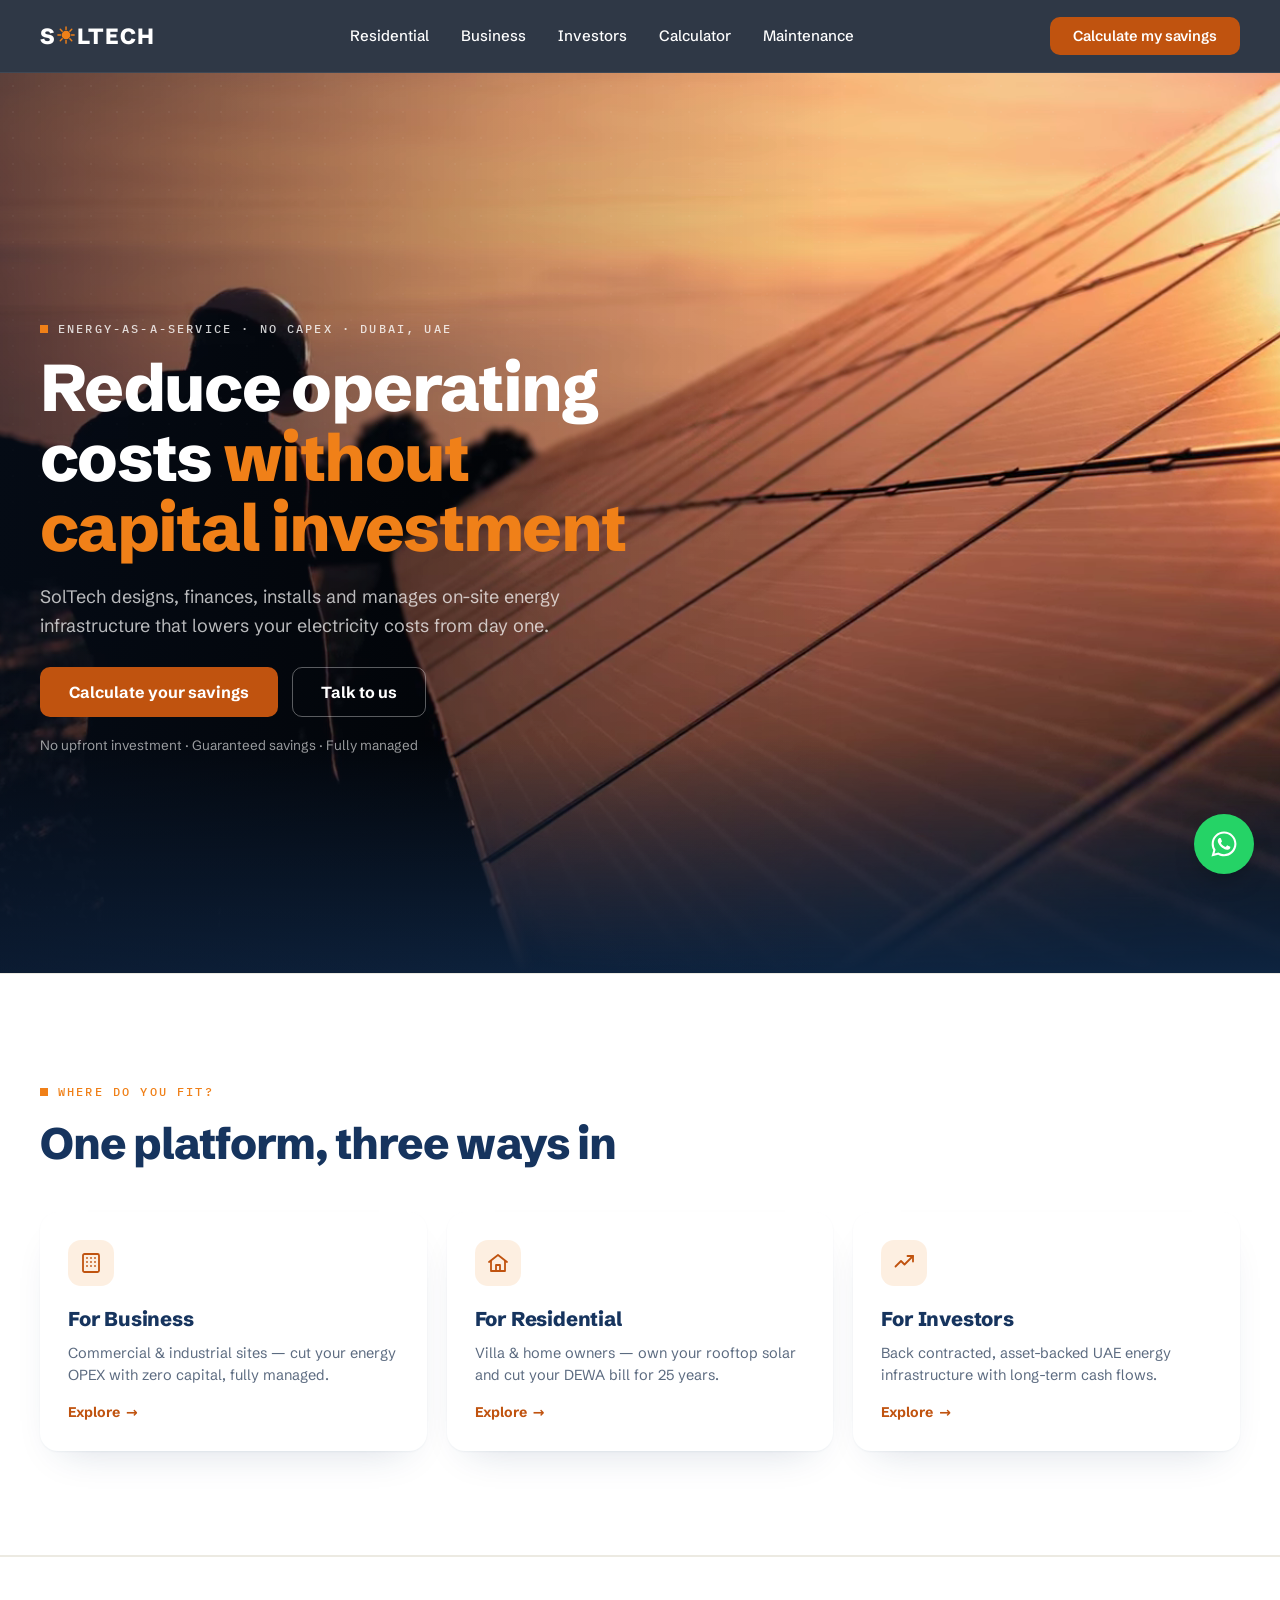
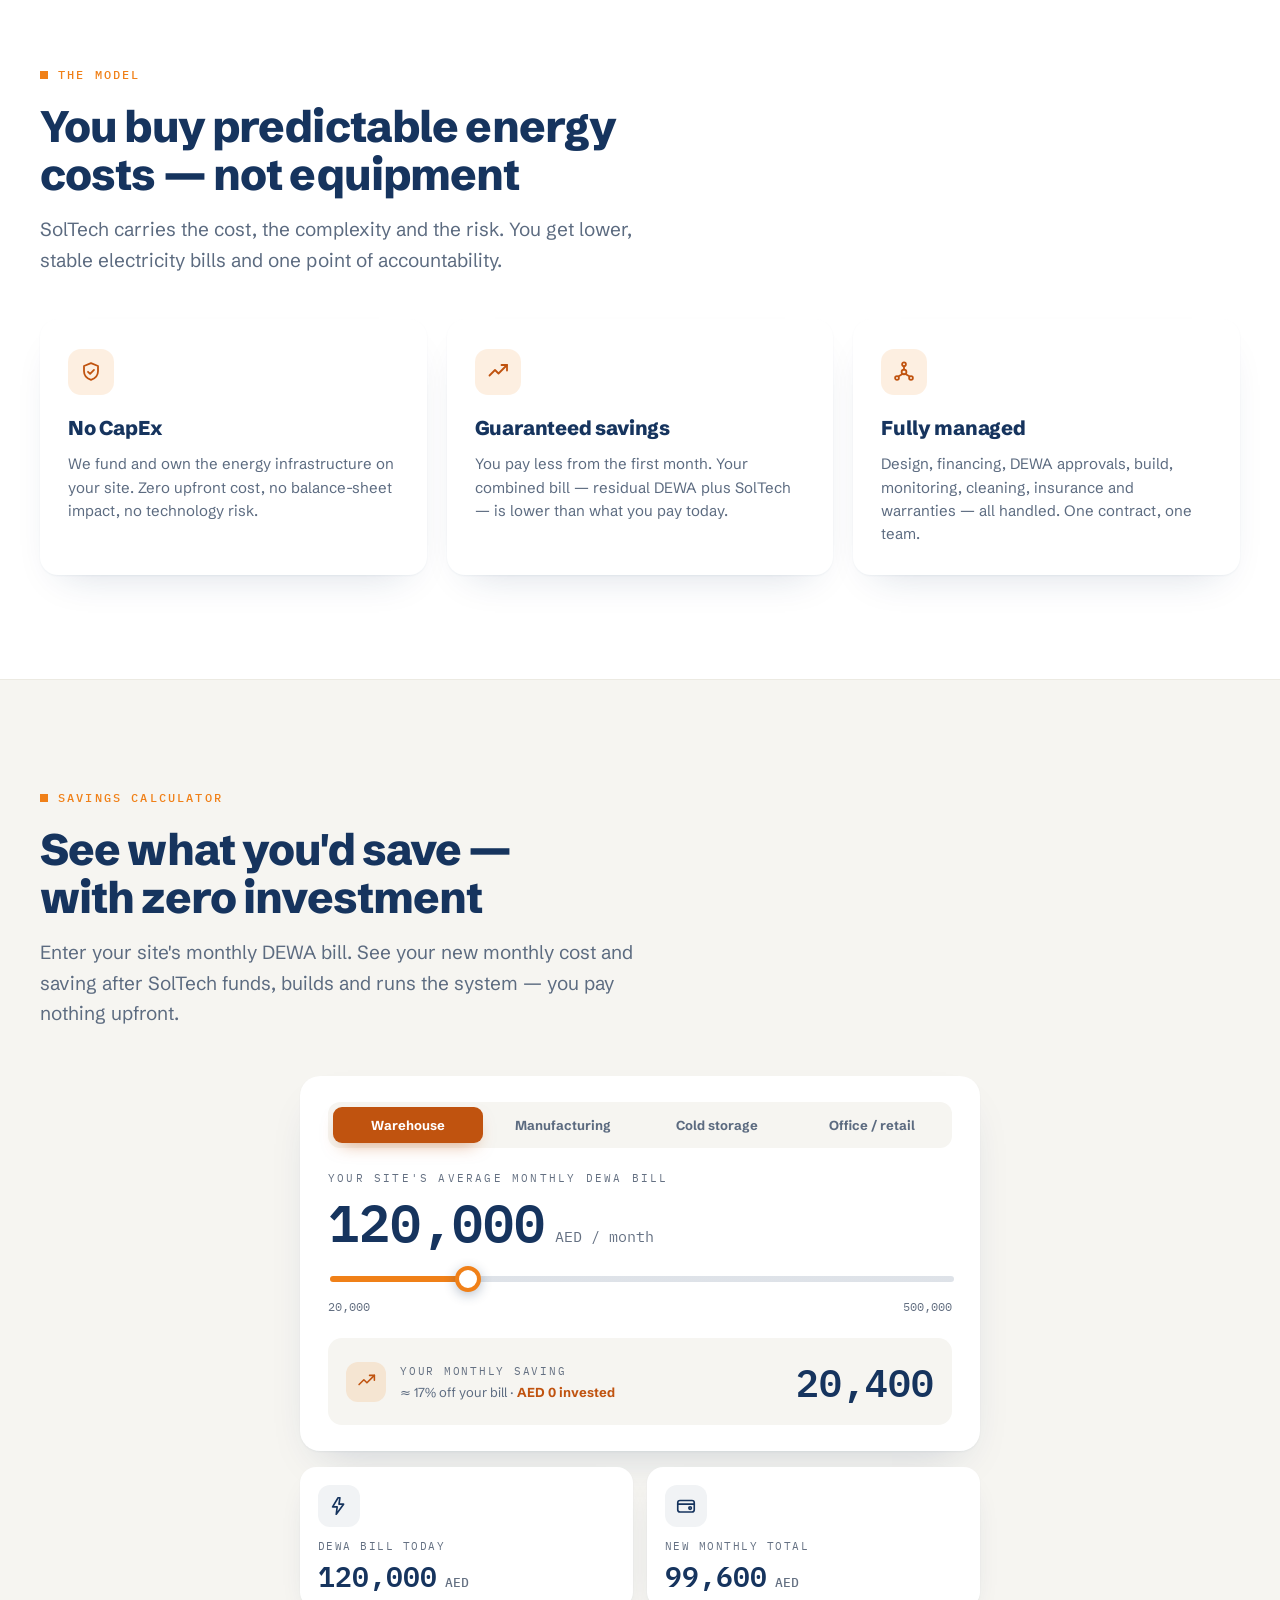
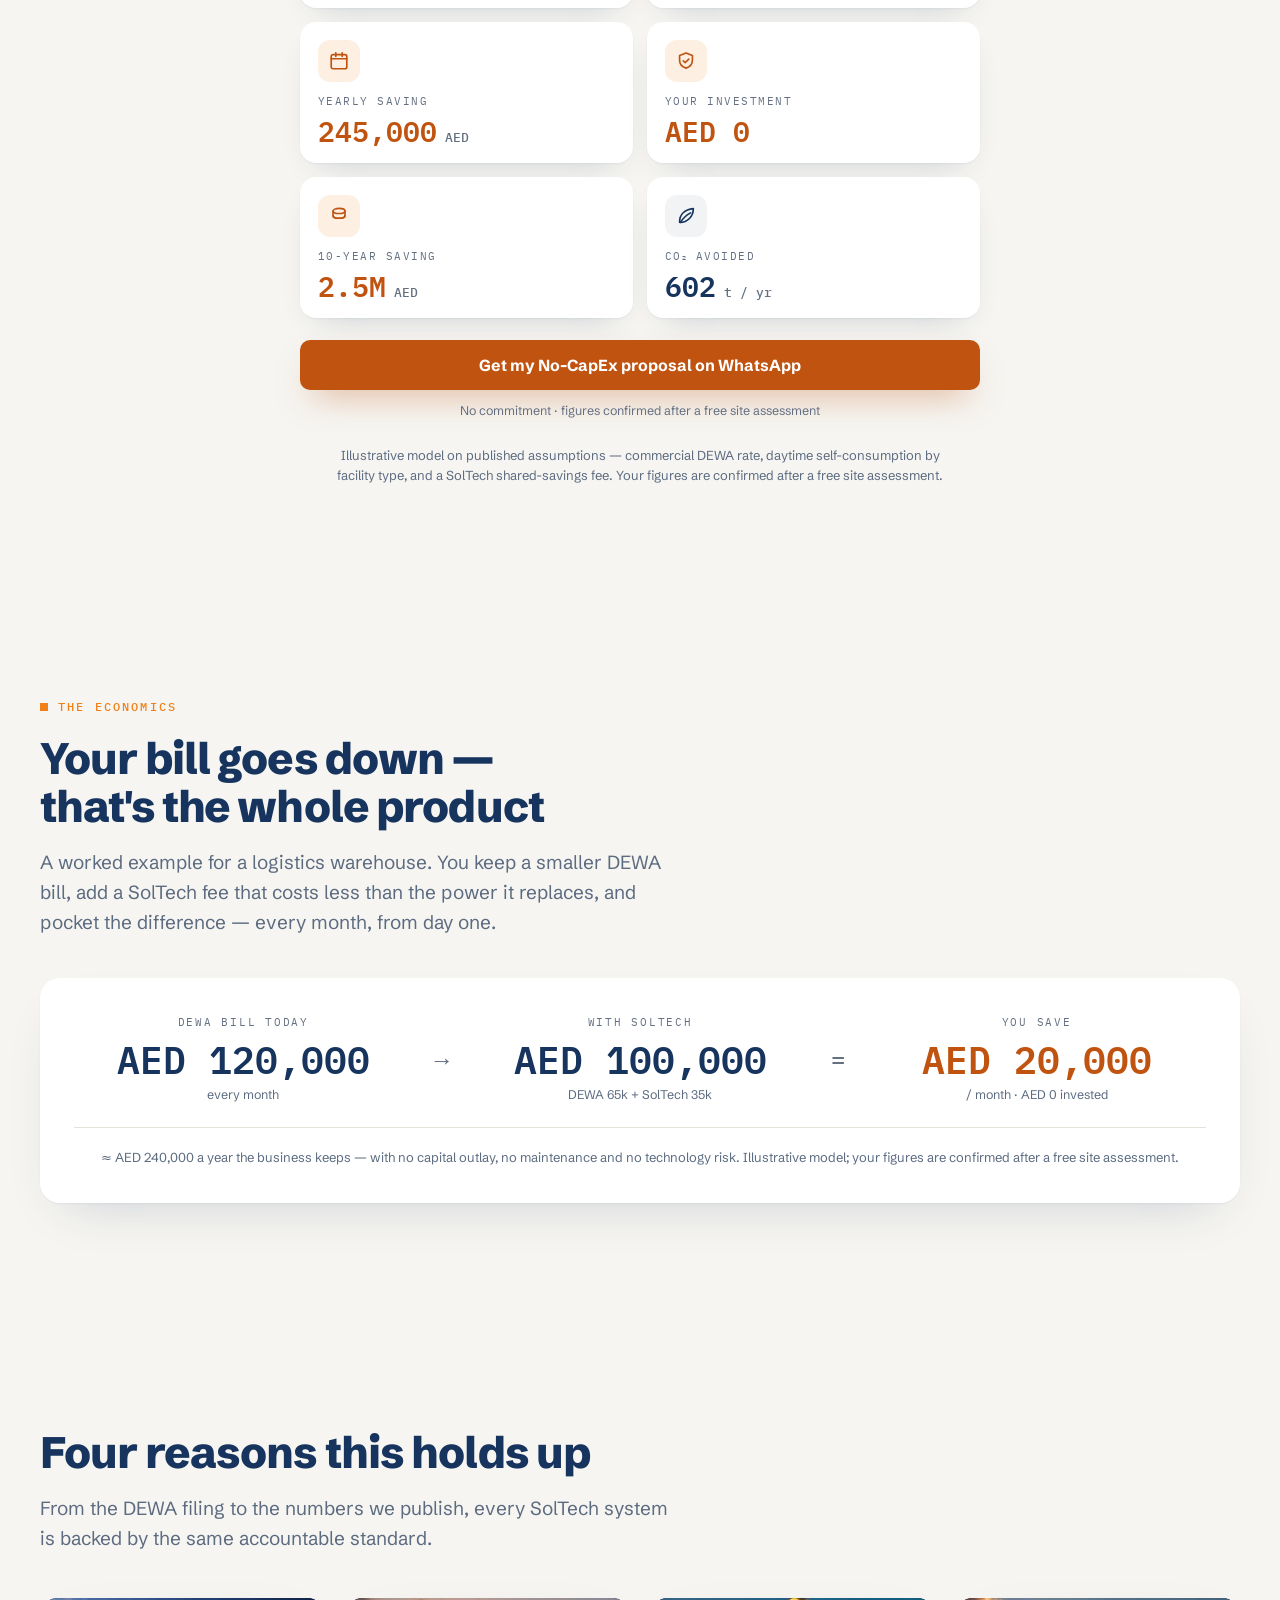
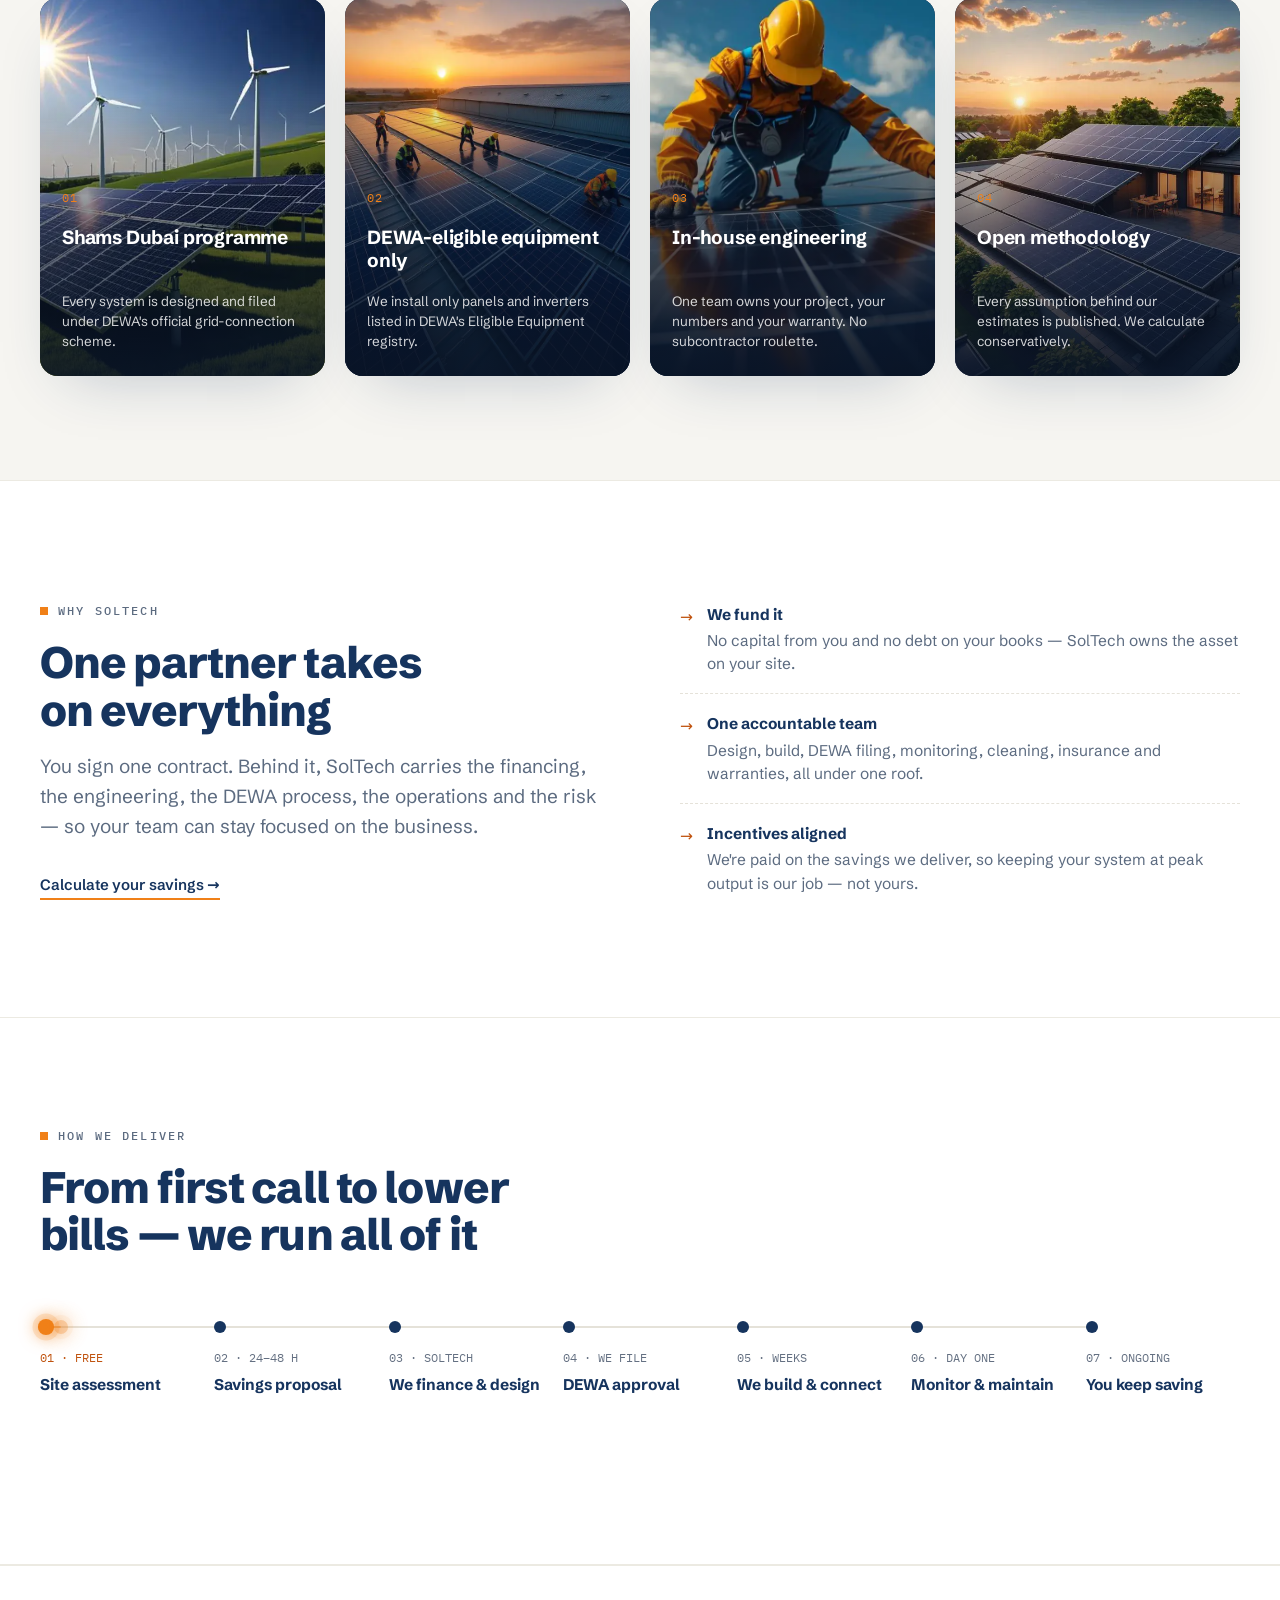
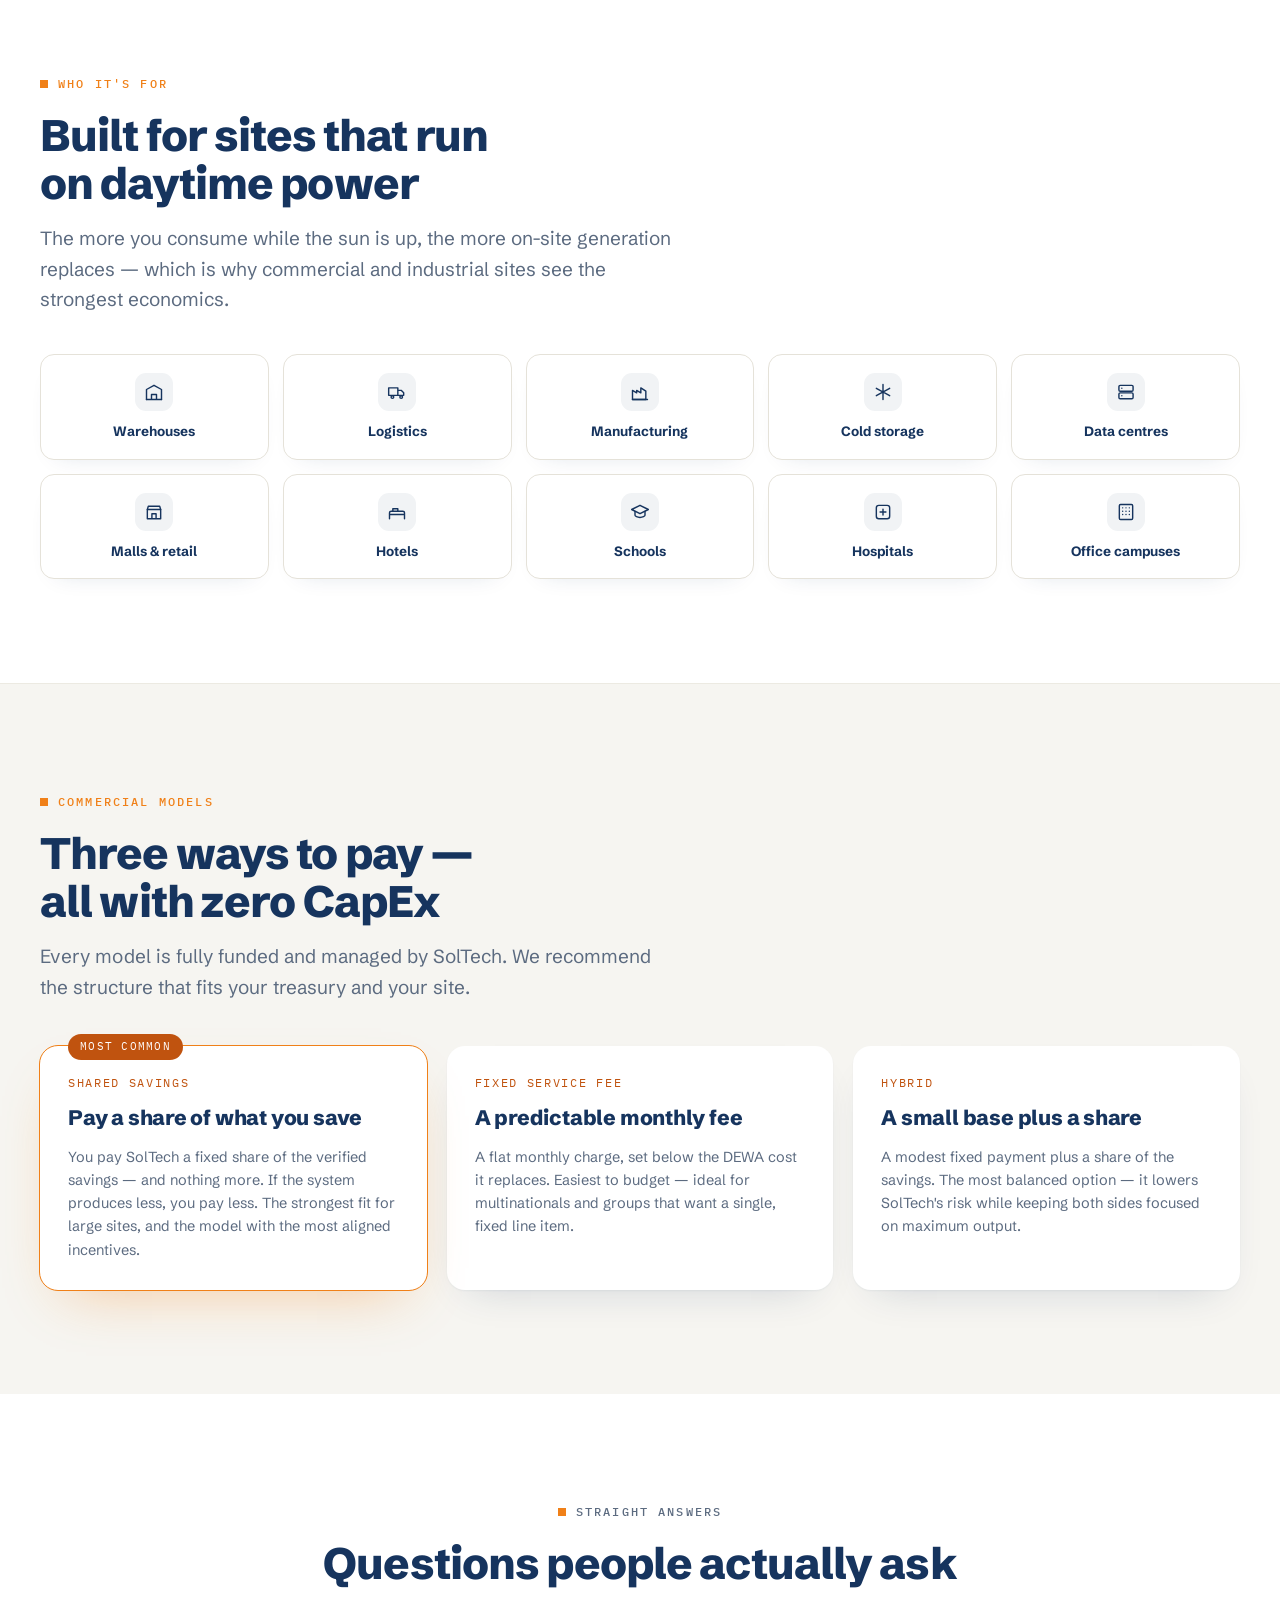
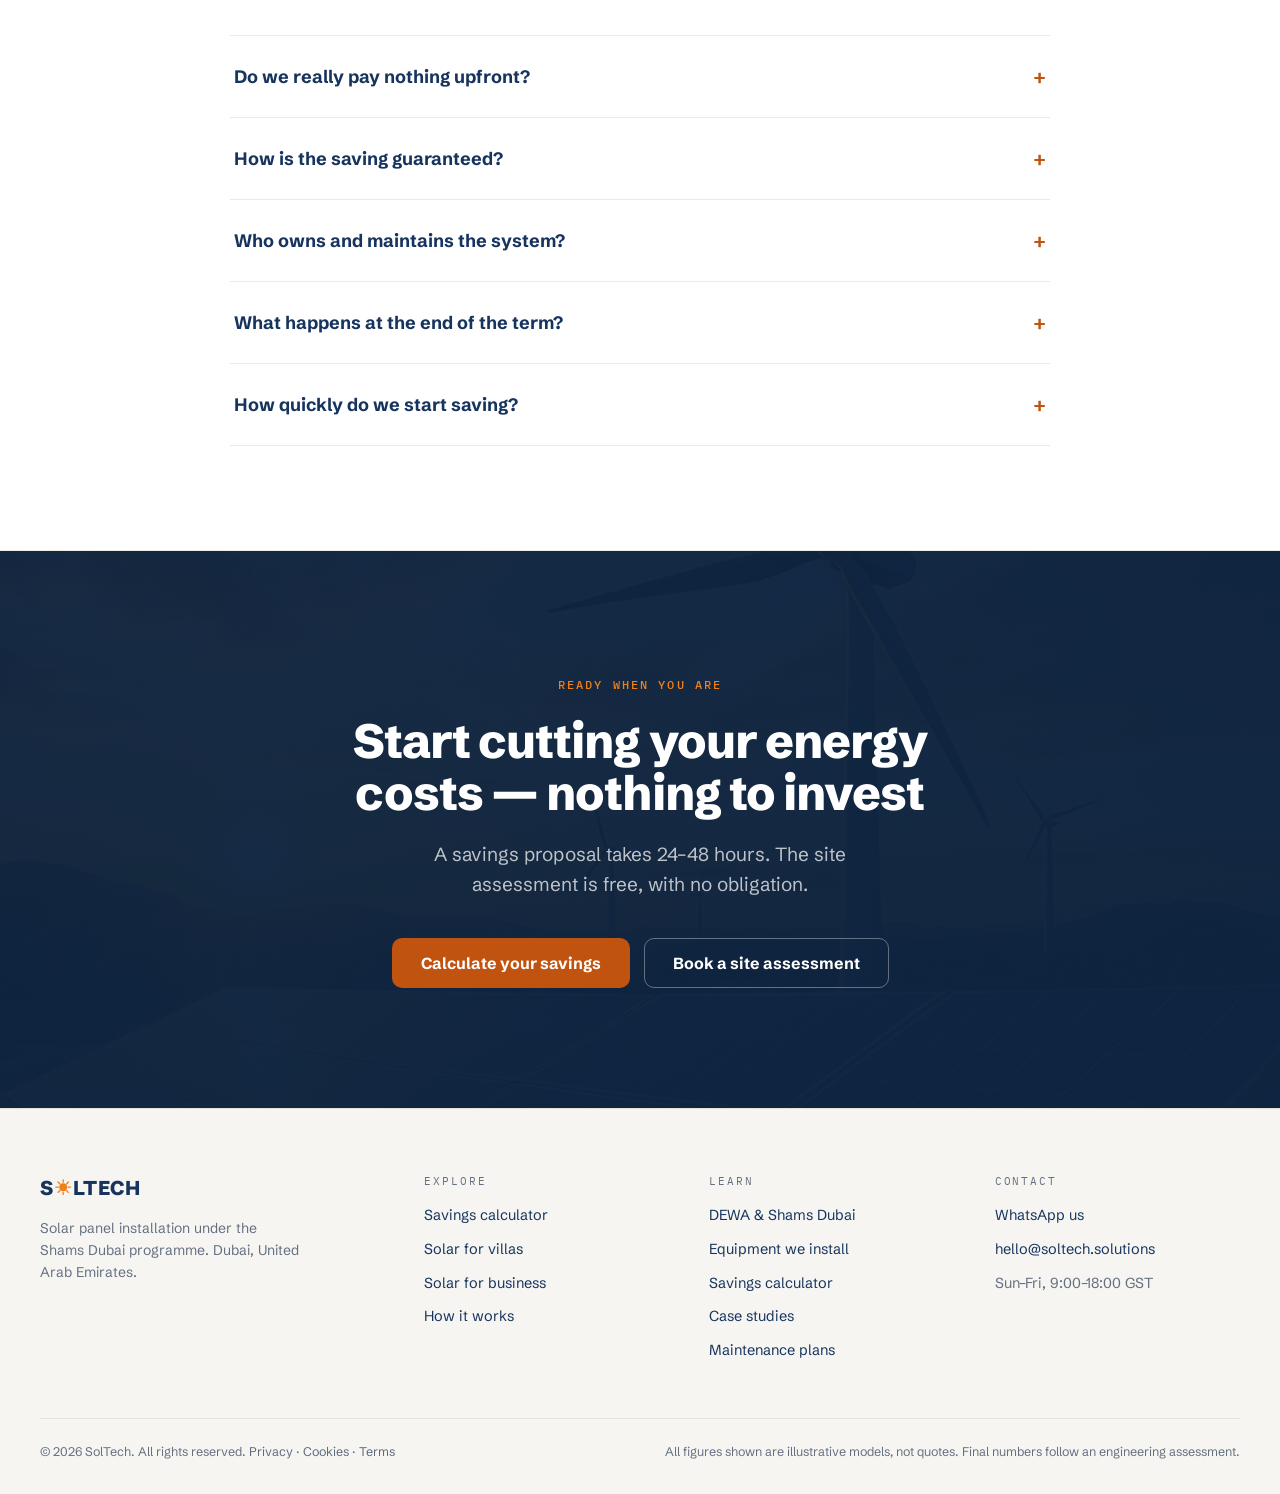
==== commit 827bcd90: "Add audience tracks: For Residential / For Business / For Investors Three dedicated audience pages +" ====
--- a/index.html
+++ b/index.html
@@ -38,7 +38,7 @@
 <link rel="preload" as="image" href="assets/img/hero-poster.jpg" fetchpriority="high">
 <link rel="preload" href="assets/fonts/schibsted-grotesk-latin.woff2" as="font" type="font/woff2" crossorigin>
 <link rel="preload" href="assets/fonts/ibm-plex-mono-500-latin.woff2" as="font" type="font/woff2" crossorigin>
-<link rel="stylesheet" href="assets/css/styles.css?v=17">
+<link rel="stylesheet" href="assets/css/styles.css?v=18">
 
 <!-- ===== Structured data ===== -->
 <script type="application/ld+json">
@@ -89,24 +89,22 @@
   <div class="header-inner">
     <a href="#top" class="brand" aria-label="SolTech home">S<svg class="brand__sun" viewBox="0 0 100 100" role="img" aria-label="O" focusable="false"><g stroke-width="8" stroke-linecap="round" fill="none"><line x1="50" y1="20" x2="50" y2="5"/><line x1="50" y1="80" x2="50" y2="95"/><line x1="20" y1="50" x2="5" y2="50"/><line x1="80" y1="50" x2="95" y2="50"/><line x1="71.2" y1="28.8" x2="81.8" y2="18.2"/><line x1="71.2" y1="71.2" x2="81.8" y2="81.8"/><line x1="28.8" y1="71.2" x2="18.2" y2="81.8"/><line x1="28.8" y1="28.8" x2="18.2" y2="18.2"/></g><circle cx="50" cy="50" r="24"/></svg>LTECH</a>
     <nav class="nav" aria-label="Primary">
-      <a class="nav__link" href="#calc">Calculator</a>
-      <a class="nav__link" href="/equipment.html">Equipment</a>
-      <a class="nav__link" href="/dewa-guide.html">DEWA Guide</a>
-      <a class="nav__link" href="/case-studies.html">Case Studies</a>
+      <a class="nav__link" href="/residential.html">Residential</a>
+      <a class="nav__link" href="/business.html">Business</a>
+      <a class="nav__link" href="/investors.html">Investors</a>
+      <a class="nav__link" href="/calculator.html">Calculator</a>
       <a class="nav__link" href="/maintenance.html">Maintenance</a>
-      <a class="nav__link" href="#faq">FAQ</a>
     </nav>
     <a href="#calc" class="btn btn--accent btn--sm header-cta">Calculate my savings</a>
     <button class="nav-toggle" id="navToggle" aria-label="Open menu" aria-expanded="false" aria-controls="mobileNav"><span></span></button>
   </div>
   <div class="mobile-nav" id="mobileNav">
-    <a href="#calc">Calculator</a>
-    <a href="/equipment.html">Equipment</a>
-    <a href="/dewa-guide.html">DEWA Guide</a>
-    <a href="/case-studies.html">Case Studies</a>
+    <a href="/residential.html">Residential</a>
+    <a href="/business.html">Business</a>
+    <a href="/investors.html">Investors</a>
+    <a href="/calculator.html">Calculator</a>
     <a href="/maintenance.html">Maintenance</a>
-    <a href="#faq">FAQ</a>
-    <a href="#calc" class="btn btn--accent">Calculate my savings</a>
+    <a href="/calculator.html" class="btn btn--accent">Calculate savings</a>
   </div>
 </header>
 
@@ -132,6 +130,36 @@
         </div>
         <div class="hero__trust load-up d4">No upfront investment · Guaranteed savings · Fully managed</div>
       </div>
+    </div>
+  </div>
+</section>
+
+<!-- ==================== AUDIENCE CHOOSER ==================== -->
+<section class="section section--white" id="audiences">
+  <div class="container">
+    <div class="section__head" data-reveal>
+      <div class="eyebrow eyebrow--accent"><span class="eyebrow__sq"></span>Where do you fit?</div>
+      <h2 class="h2">One platform, three ways in</h2>
+    </div>
+    <div class="chooser" data-reveal data-reveal-delay="80">
+      <a class="chooser-card" href="/business.html">
+        <span class="chooser-card__ic" aria-hidden="true"><svg viewBox="0 0 24 24" fill="none" stroke="currentColor" stroke-width="1.8" stroke-linecap="round" stroke-linejoin="round"><rect x="4" y="3" width="16" height="18" rx="1.5"/><path d="M8 7h.01M12 7h.01M16 7h.01M8 11h.01M12 11h.01M16 11h.01M8 15h.01M12 15h.01M16 15h.01"/></svg></span>
+        <div class="chooser-card__t">For Business</div>
+        <p class="chooser-card__d">Commercial &amp; industrial sites — cut your energy OPEX with zero capital, fully managed.</p>
+        <span class="chooser-card__go">Explore <span class="arw">→</span></span>
+      </a>
+      <a class="chooser-card" href="/residential.html">
+        <span class="chooser-card__ic" aria-hidden="true"><svg viewBox="0 0 24 24" fill="none" stroke="currentColor" stroke-width="1.8" stroke-linecap="round" stroke-linejoin="round"><path d="M3 11 12 4l9 7"/><path d="M5 10v10h14V10"/><path d="M10 20v-6h4v6"/></svg></span>
+        <div class="chooser-card__t">For Residential</div>
+        <p class="chooser-card__d">Villa &amp; home owners — own your rooftop solar and cut your DEWA bill for 25 years.</p>
+        <span class="chooser-card__go">Explore <span class="arw">→</span></span>
+      </a>
+      <a class="chooser-card" href="/investors.html">
+        <span class="chooser-card__ic" aria-hidden="true"><svg viewBox="0 0 24 24" fill="none" stroke="currentColor" stroke-width="1.8" stroke-linecap="round" stroke-linejoin="round"><path d="M3.5 15.5 9 10l3.5 3.5L21 5"/><path d="M15.5 5H21v5.5"/></svg></span>
+        <div class="chooser-card__t">For Investors</div>
+        <p class="chooser-card__d">Back contracted, asset-backed UAE energy infrastructure with long-term cash flows.</p>
+        <span class="chooser-card__go">Explore <span class="arw">→</span></span>
+      </a>
     </div>
   </div>
 </section>
--- a/assets/css/styles.css
+++ b/assets/css/styles.css
@@ -441,6 +441,19 @@
   .ba__col { padding: 8px 0; }
 }
 @media (max-width: 520px) { .seg-grid { grid-template-columns: 1fr 1fr; } }
+
+/* audience chooser (home) */
+.chooser { display: grid; grid-template-columns: repeat(3, 1fr); gap: 20px; margin-top: 44px; }
+.chooser-card { display: block; background: #fff; border-radius: 18px; padding: 28px; box-shadow: 0 1px 2px rgba(22,52,94,.05), 0 18px 40px -22px rgba(22,52,94,.20); text-decoration: none; color: inherit; transition: transform .25s var(--ease), box-shadow .25s var(--ease); }
+.chooser-card:hover { transform: translateY(-4px); box-shadow: 0 2px 4px rgba(22,52,94,.06), 0 26px 50px -22px rgba(22,52,94,.32); }
+.chooser-card__ic { width: 46px; height: 46px; border-radius: 13px; background: rgba(240,128,24,.13); color: var(--accent-strong); display: grid; place-items: center; }
+.chooser-card__ic svg { width: 24px; height: 24px; }
+.chooser-card__t { margin: 18px 0 0; font-size: 20px; font-weight: 800; letter-spacing: -.01em; color: var(--ink); }
+.chooser-card__d { margin: 8px 0 0; font-size: 14.5px; line-height: 1.55; color: var(--muted); }
+.chooser-card__go { margin-top: 16px; display: inline-flex; align-items: center; gap: 6px; font-size: 14px; font-weight: 700; color: var(--accent-strong); }
+.chooser-card__go .arw { transition: transform .2s var(--ease); }
+.chooser-card:hover .chooser-card__go .arw { transform: translateX(4px); }
+@media (max-width: 900px) { .chooser { grid-template-columns: 1fr; max-width: 480px; margin-left: auto; margin-right: auto; } }
 
 /* ============================================================
    Compare chart
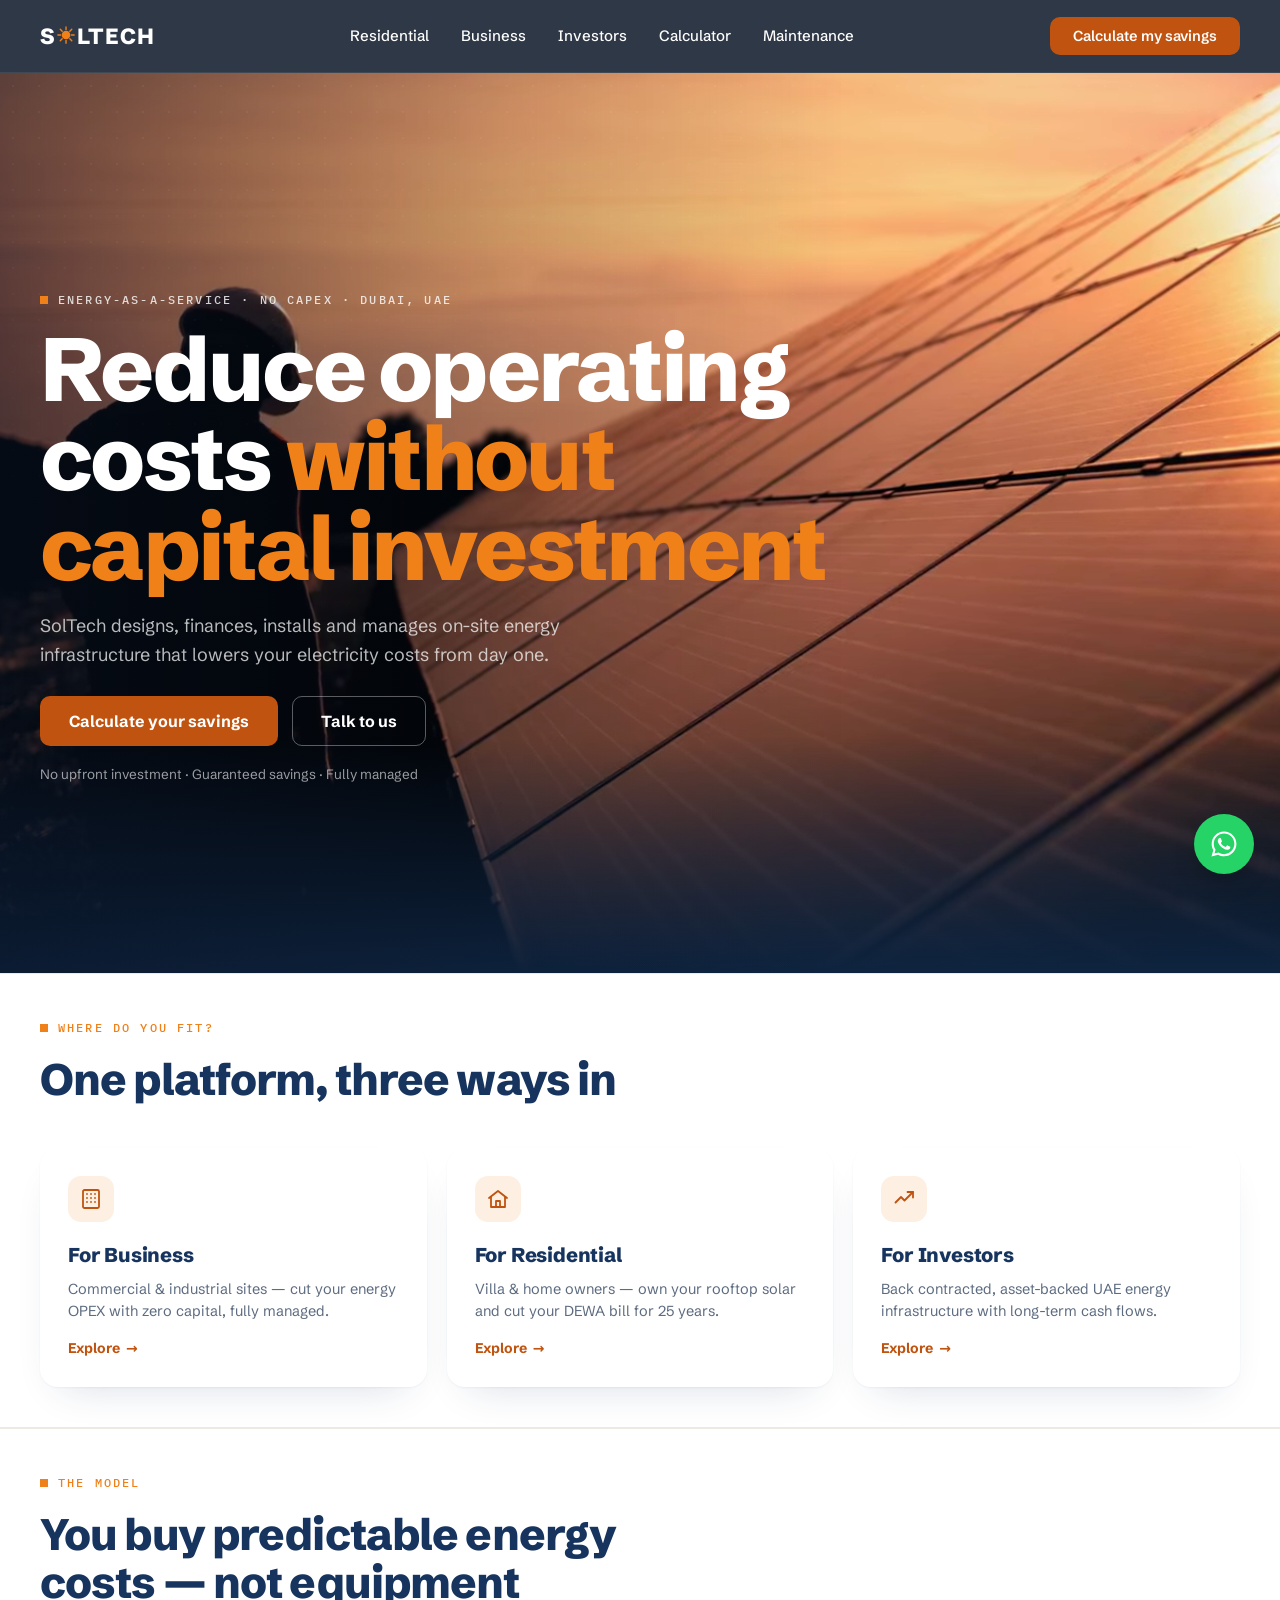
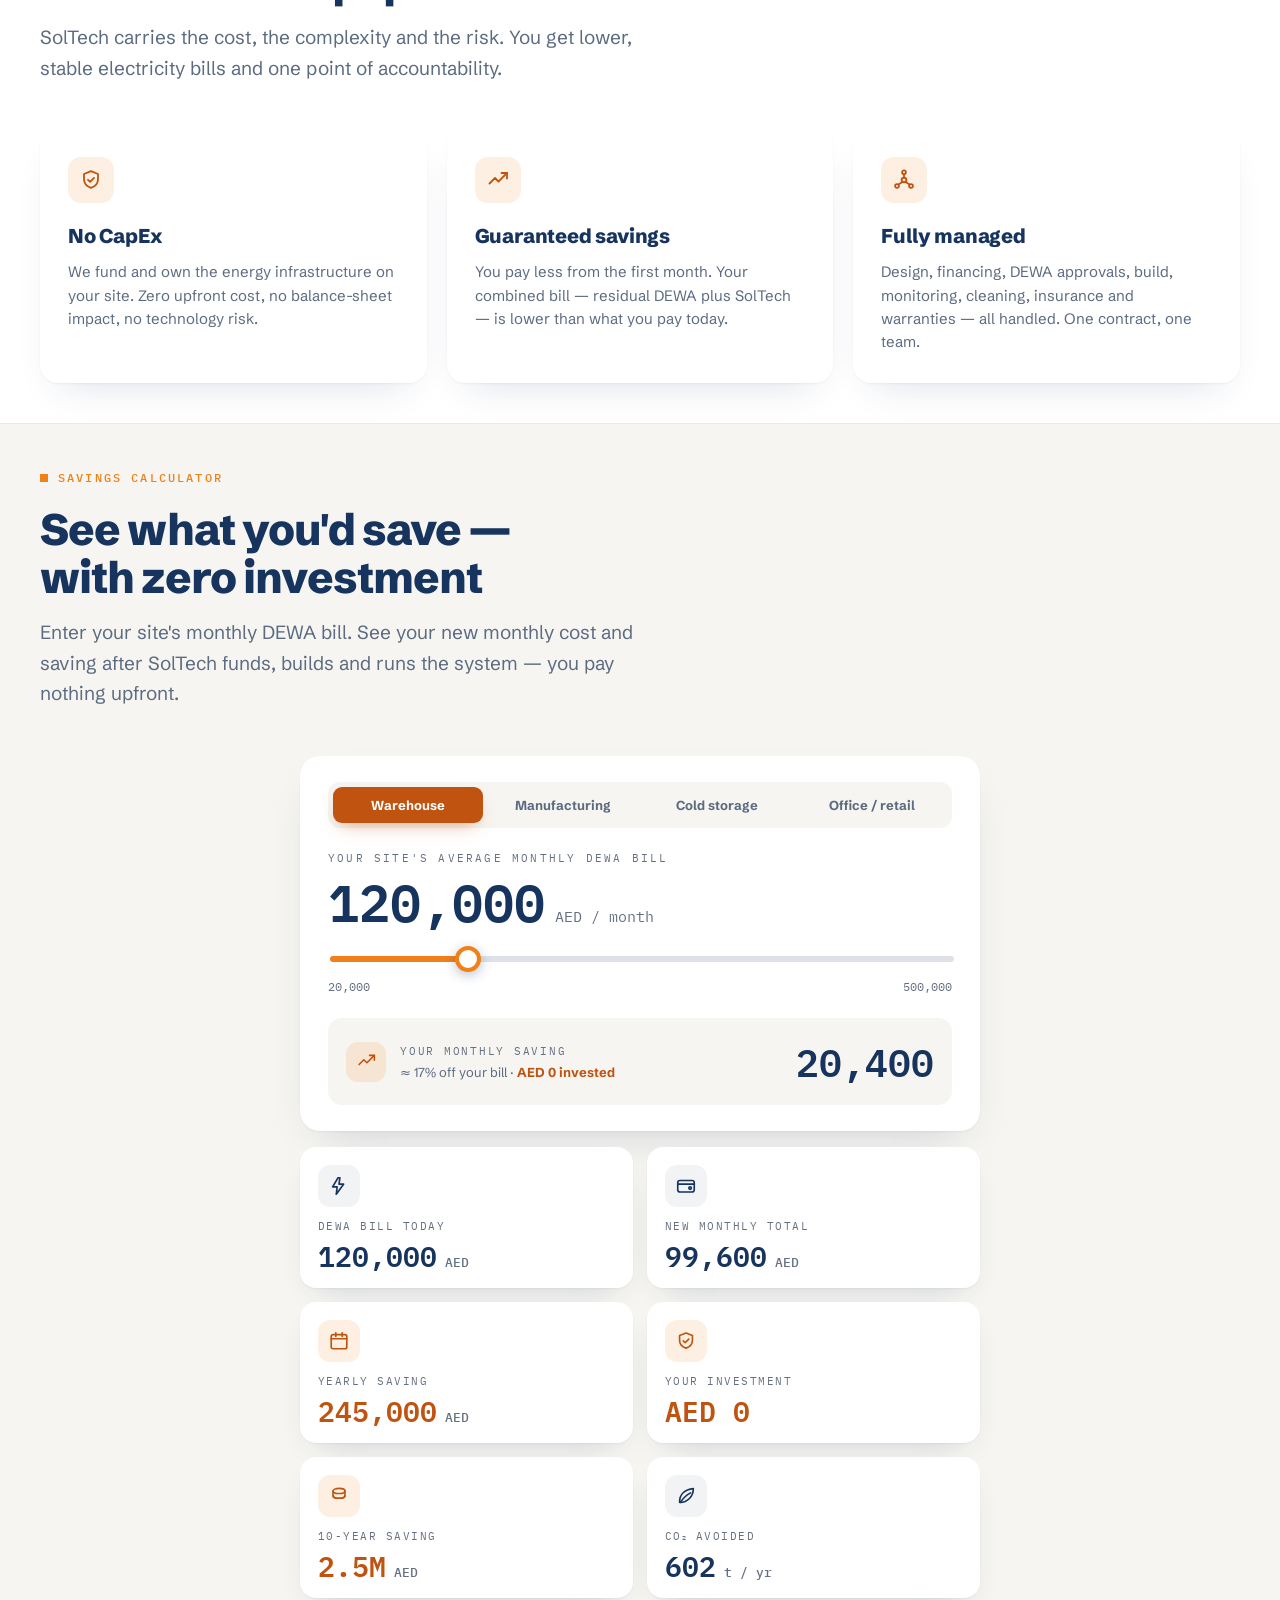
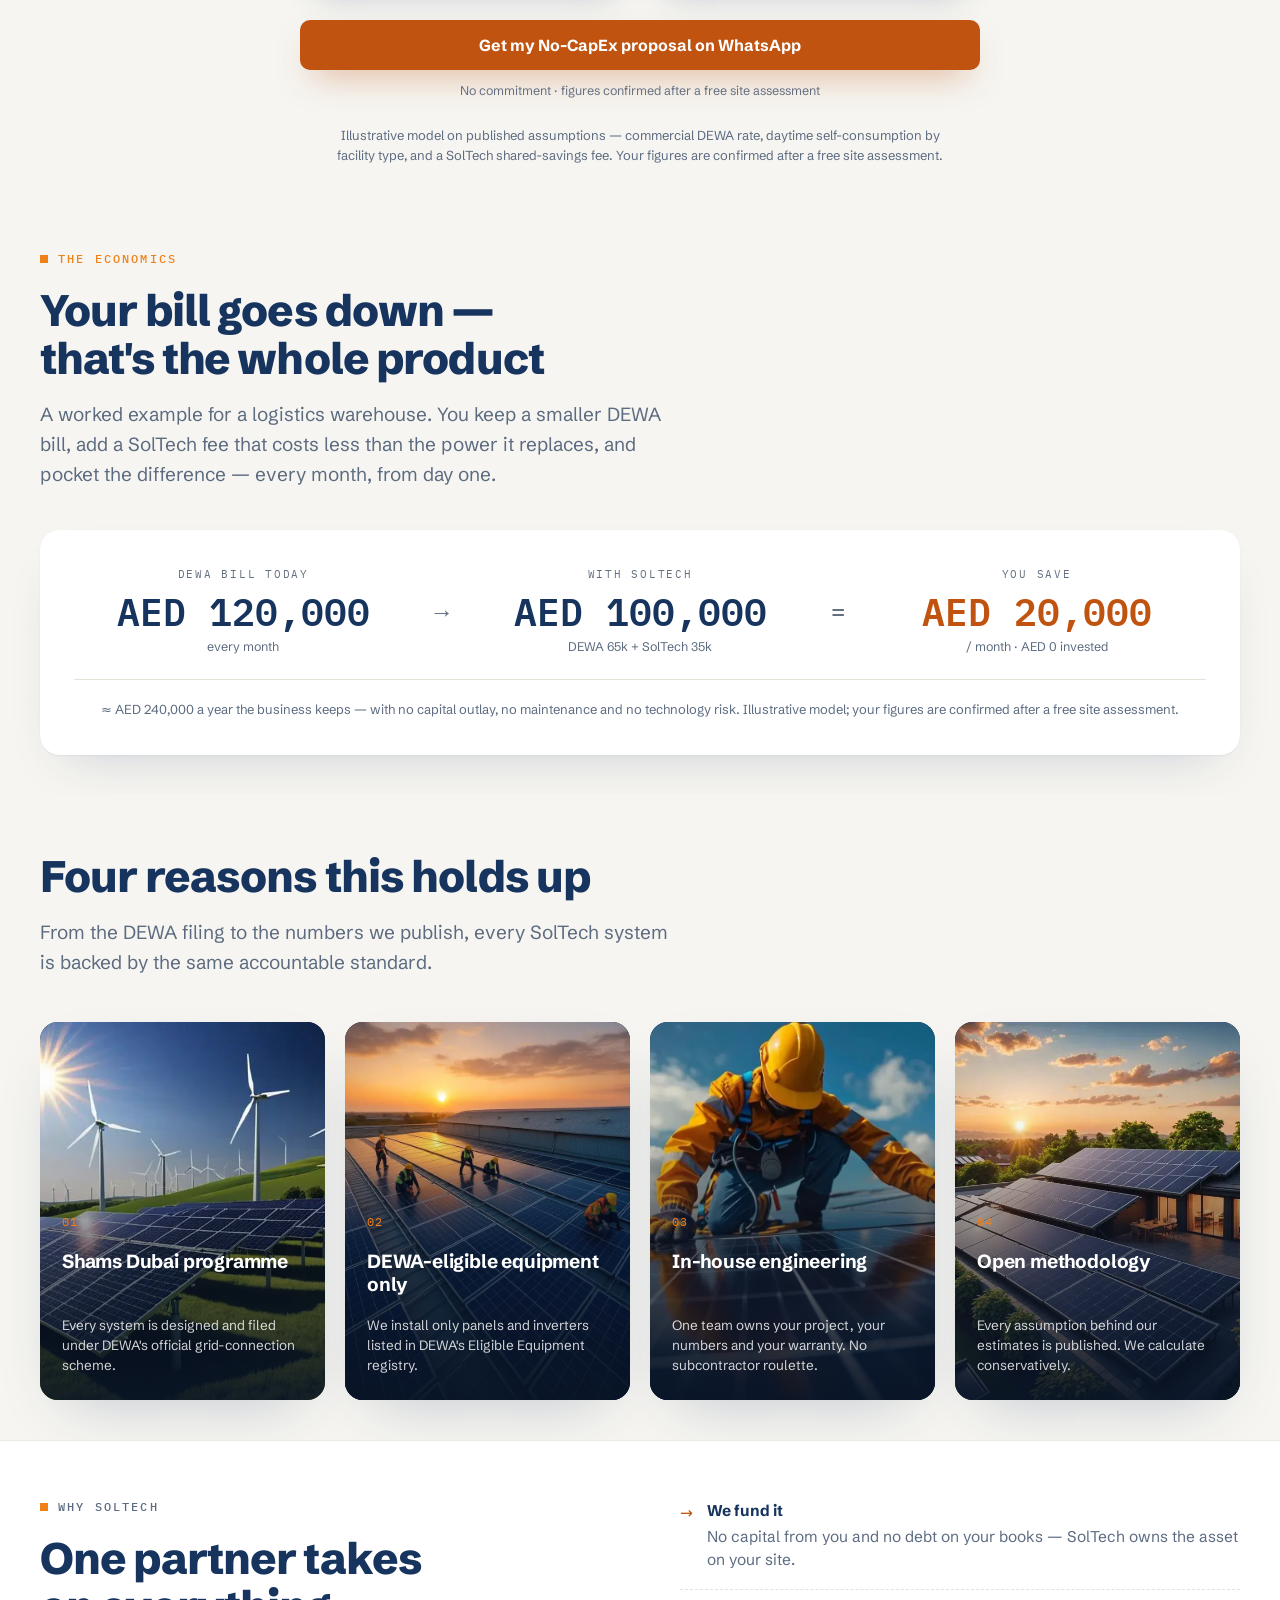
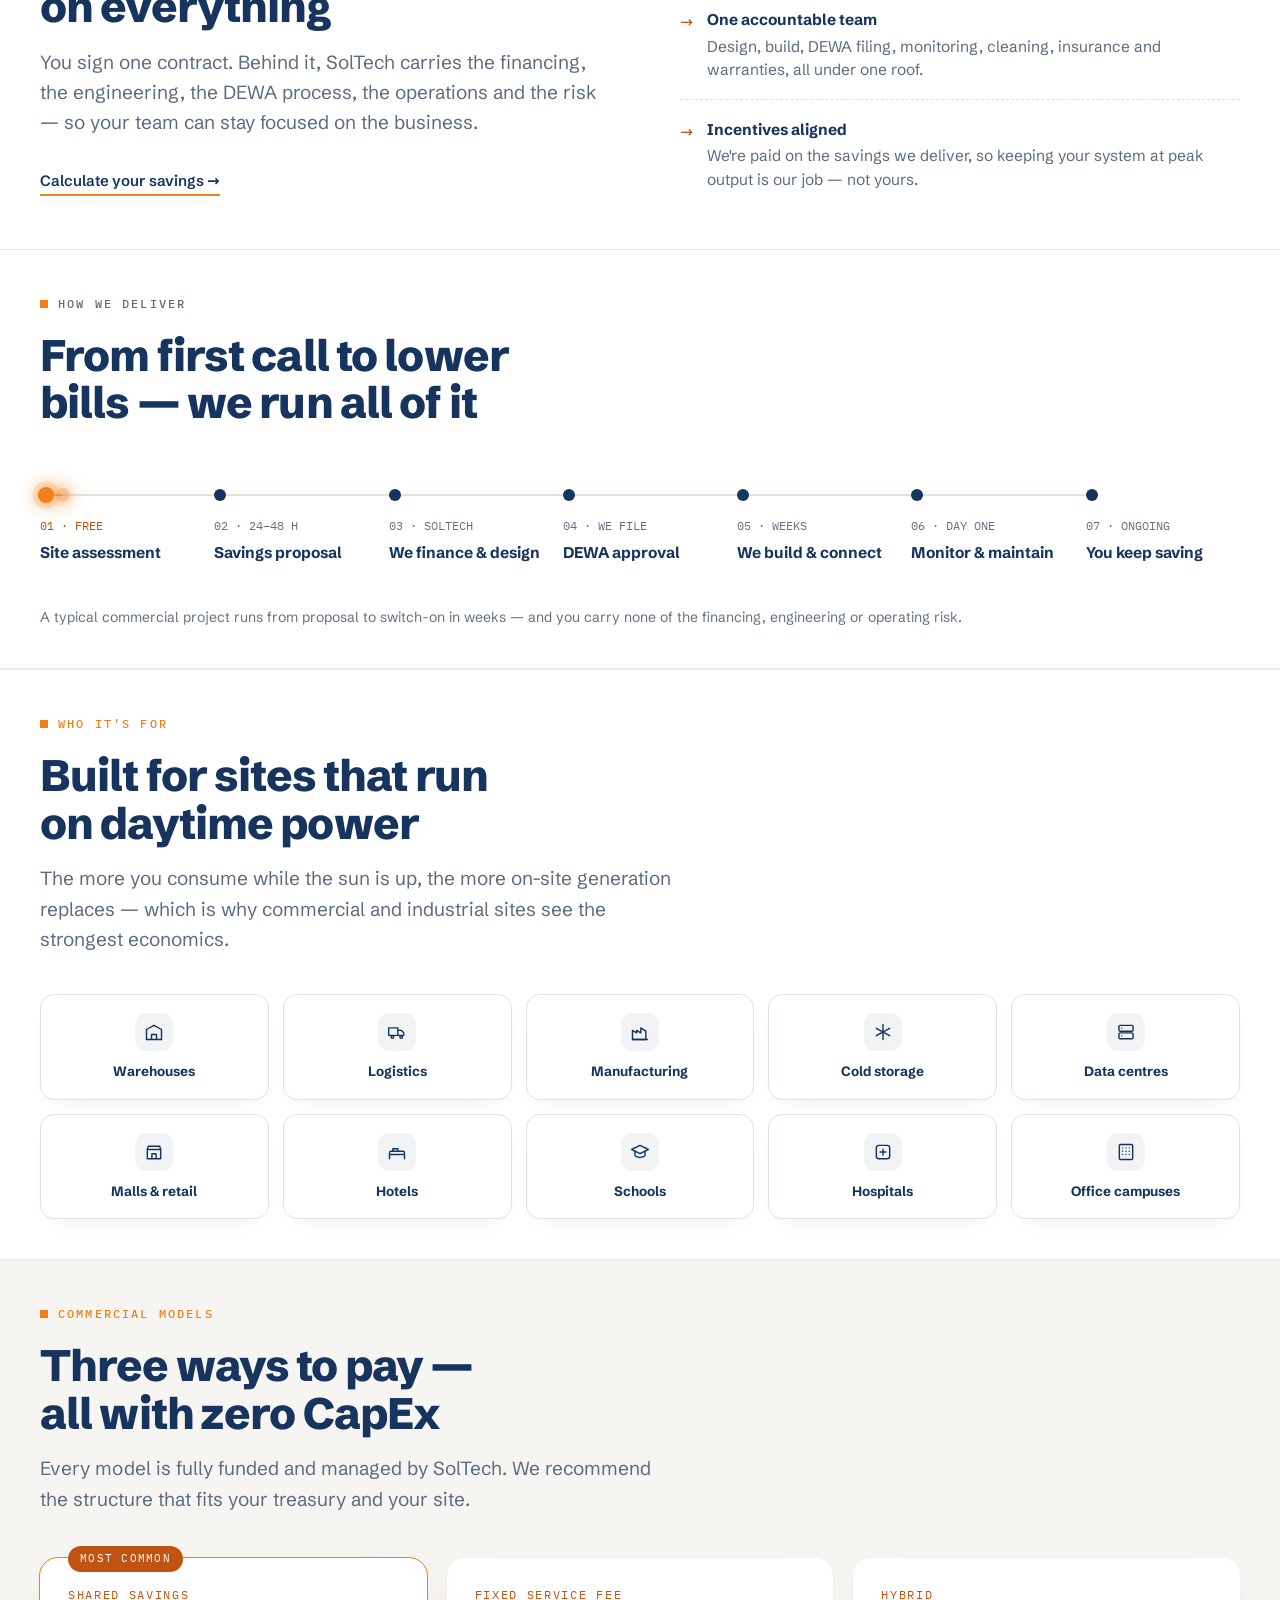
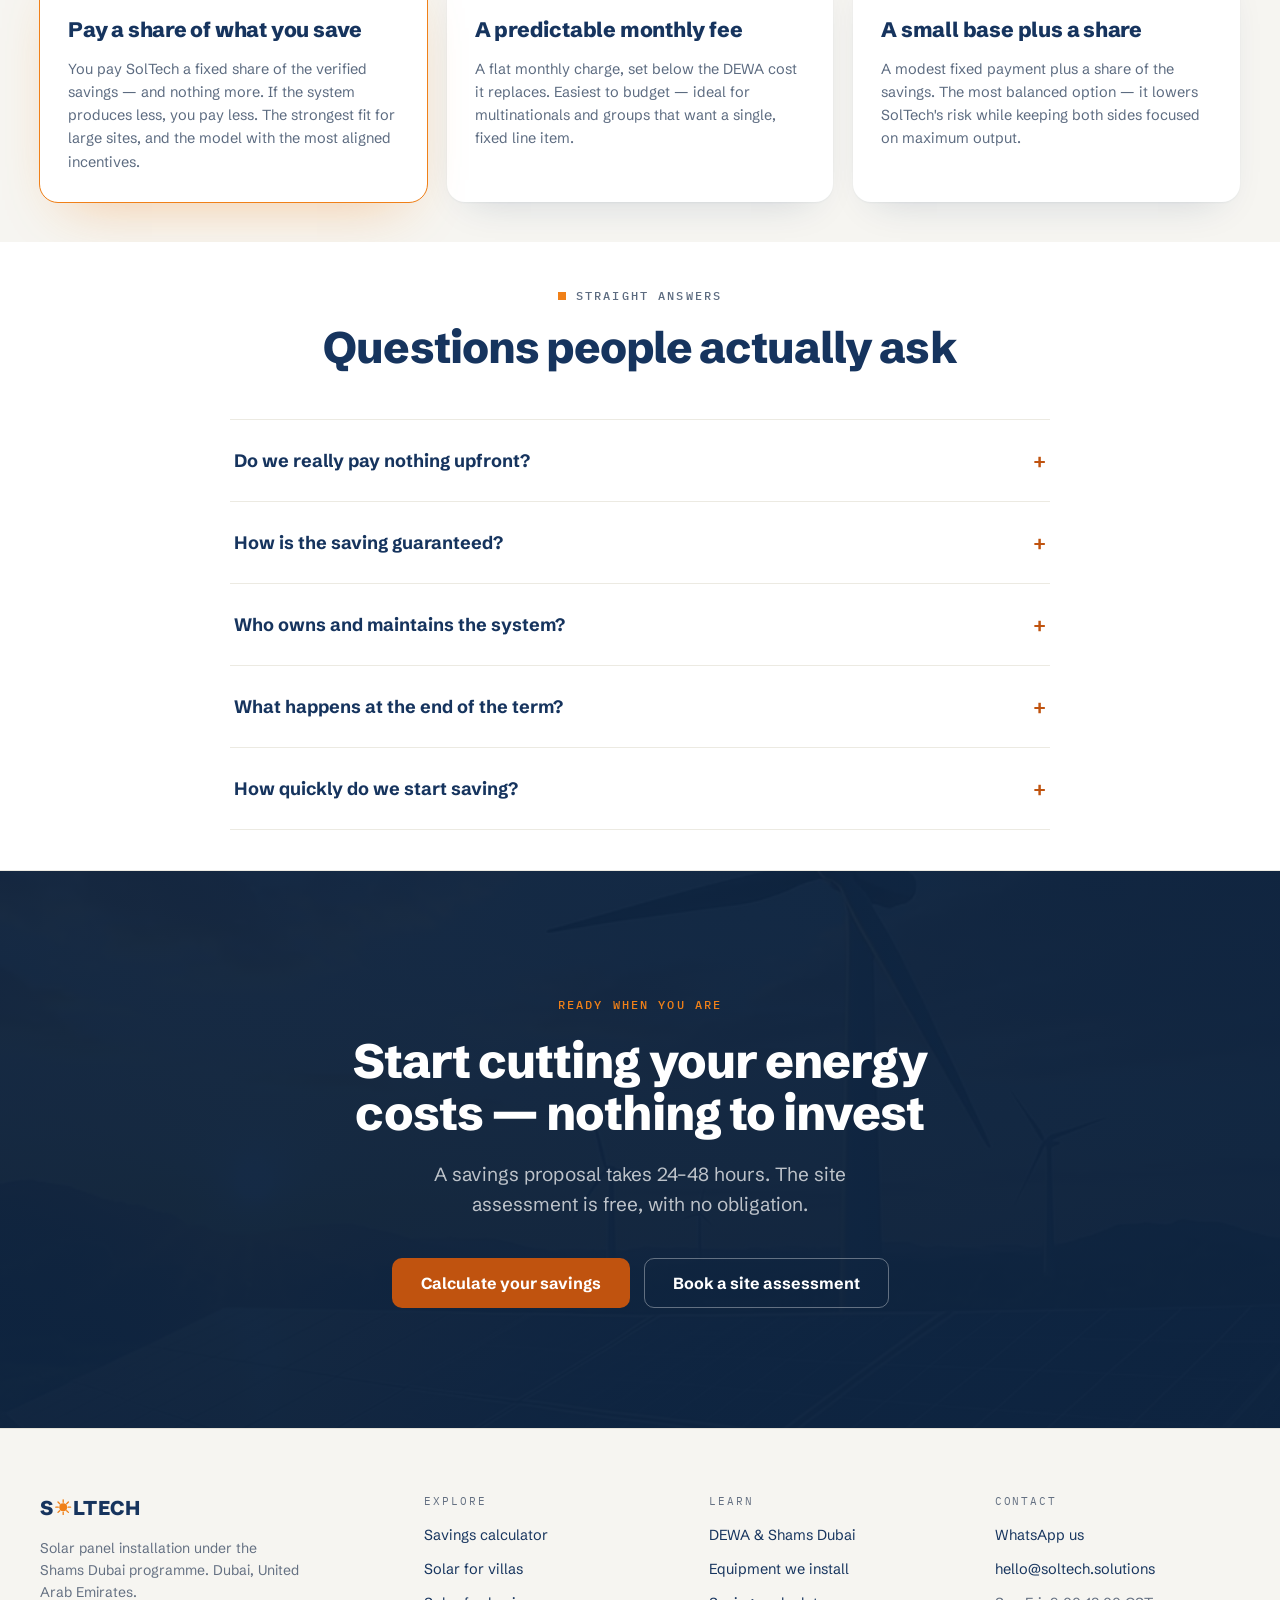
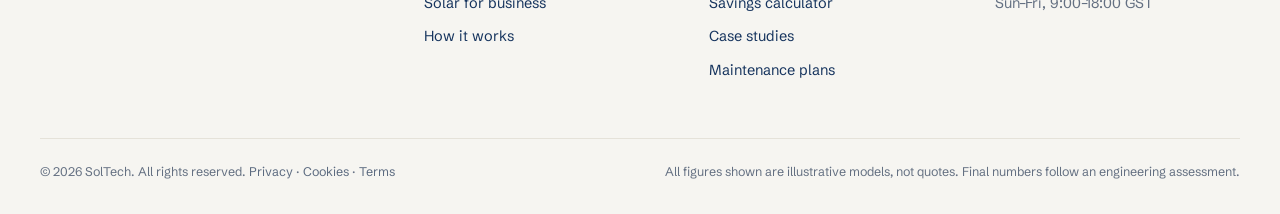
==== commit aec19389: "Hero: restore large title; cut section spacing ~3x and make it uniform - Hero title back to a big cl" ====
--- a/index.html
+++ b/index.html
@@ -38,7 +38,7 @@
 <link rel="preload" as="image" href="assets/img/hero-poster.jpg" fetchpriority="high">
 <link rel="preload" href="assets/fonts/schibsted-grotesk-latin.woff2" as="font" type="font/woff2" crossorigin>
 <link rel="preload" href="assets/fonts/ibm-plex-mono-500-latin.woff2" as="font" type="font/woff2" crossorigin>
-<link rel="stylesheet" href="assets/css/styles.css?v=18">
+<link rel="stylesheet" href="assets/css/styles.css?v=19">
 
 <!-- ===== Structured data ===== -->
 <script type="application/ld+json">
--- a/assets/css/styles.css
+++ b/assets/css/styles.css
@@ -125,7 +125,7 @@
 
 /* ---------- Layout ---------- */
 .container { max-width: var(--container); margin: 0 auto; padding: 0 var(--pad); }
-.section { padding: 104px 0; position: relative; }
+.section { padding: 40px 0; position: relative; }
 .section--paper { background: var(--paper); }
 .section--white { background: var(--white); border-top: 1px solid var(--border-2); border-bottom: 1px solid var(--border-2); }
 .section--deep  { background: var(--deep); color: #fff; }
@@ -257,7 +257,7 @@
 }
 .hero__content { color: #fff; max-width: 980px; }
 .hero .eyebrow { color: rgba(255,255,255,.8); }
-.hero__title { color: #fff; margin: 14px 0 0; font-size: clamp(33px, 5.4vw, 66px); line-height: 1.06; letter-spacing: -.025em; max-width: 15ch; overflow-wrap: break-word; }
+.hero__title { color: #fff; margin: 14px 0 0; font-size: clamp(40px, 7vw, 90px); line-height: 1.0; letter-spacing: -.03em; overflow-wrap: break-word; }
 .hero__sub { margin: 20px 0 0; max-width: 560px; color: var(--on-dark-70); font-size: clamp(15px, 1.55vw, 18px); }
 .hero__cta { display: flex; gap: 14px; margin-top: 26px; flex-wrap: wrap; }
 .hero__trust { margin-top: 18px; font-size: 13.5px; color: rgba(255,255,255,.6); }
@@ -697,7 +697,7 @@
   .mobile-nav a { color: #fff; font-size: 17px; font-weight: 600; padding: 14px 4px; border-bottom: 1px solid rgba(255,255,255,.08); }
   .mobile-nav .btn { margin-top: 14px; }
 
-  .section { padding: 76px 0; }
+  .section { padding: 32px 0; }
   .calc__result-v { min-width: 0; }
   .trust-grid { grid-template-columns: 1fr 1fr; gap: 28px; }
   .gallery-grid { grid-template-columns: 1fr; grid-template-rows: none; }
@@ -713,7 +713,7 @@
   .hero { padding: 108px 0 72px; min-height: auto; }
   /* Fill the content width on phones: sized so the widest line ("Installation &")
      spans the full width down to 320px without overflowing. */
-  .hero__title { font-size: clamp(28px, 8.4vw, 38px); max-width: none; }
+  .hero__title { font-size: clamp(34px, 11vw, 56px); max-width: none; }
   .pricecard--solar { margin-left: 24px; }
   .badge-cut { width: 64px; height: 64px; font-size: 16px; right: 8px; }
   .journey-grid { grid-template-columns: 1fr 1fr; }
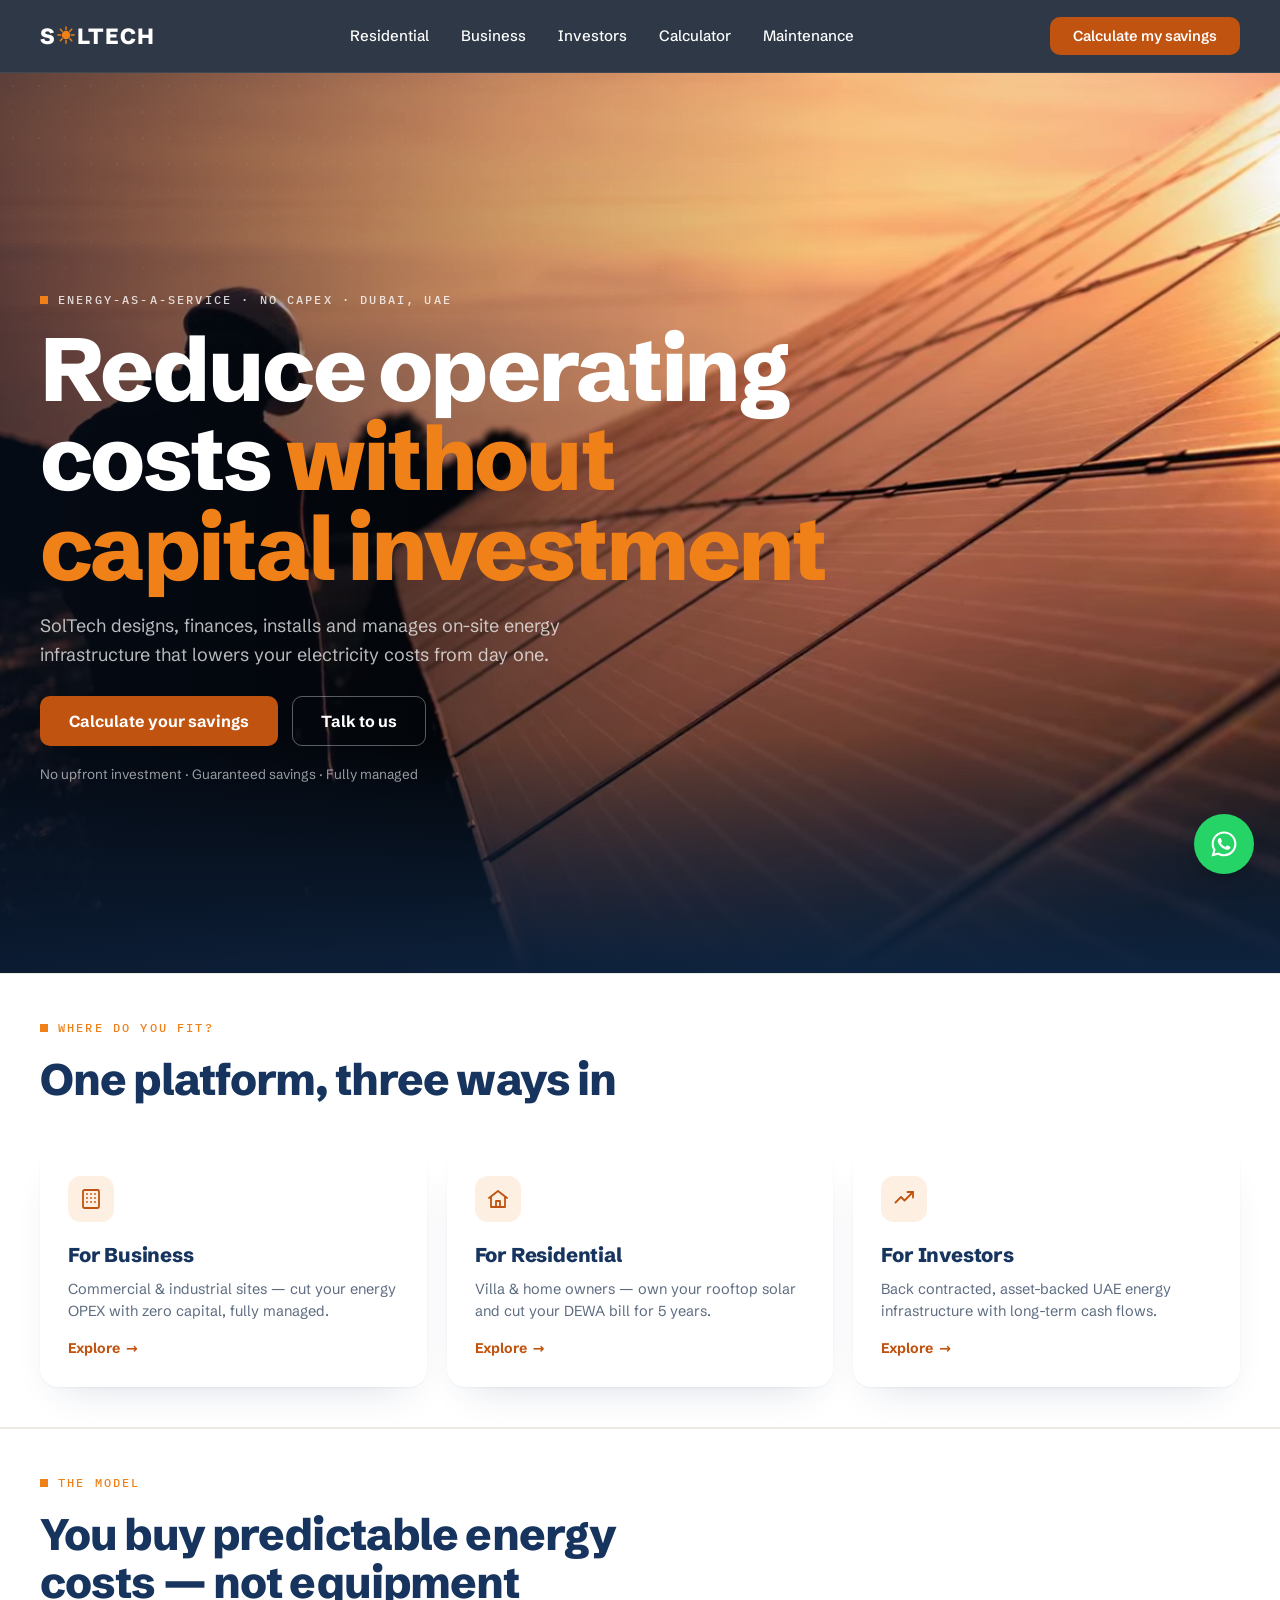
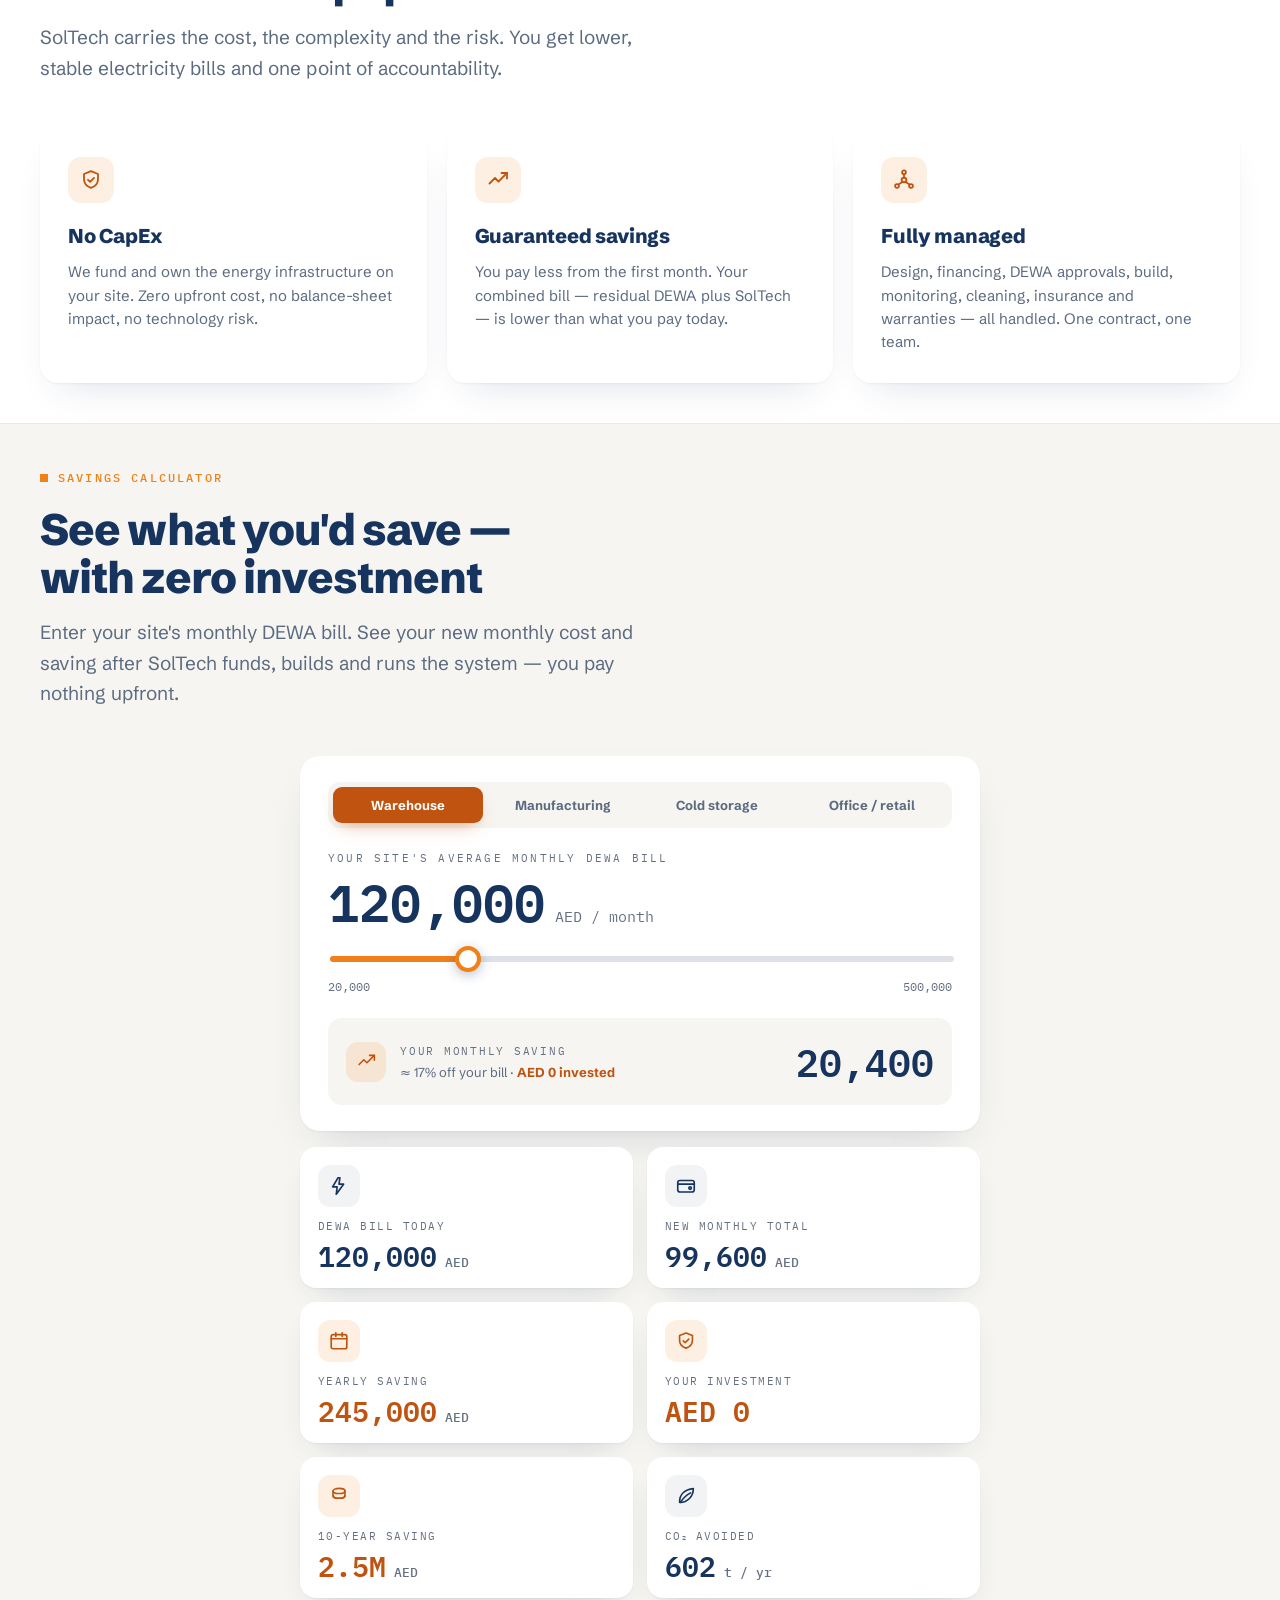
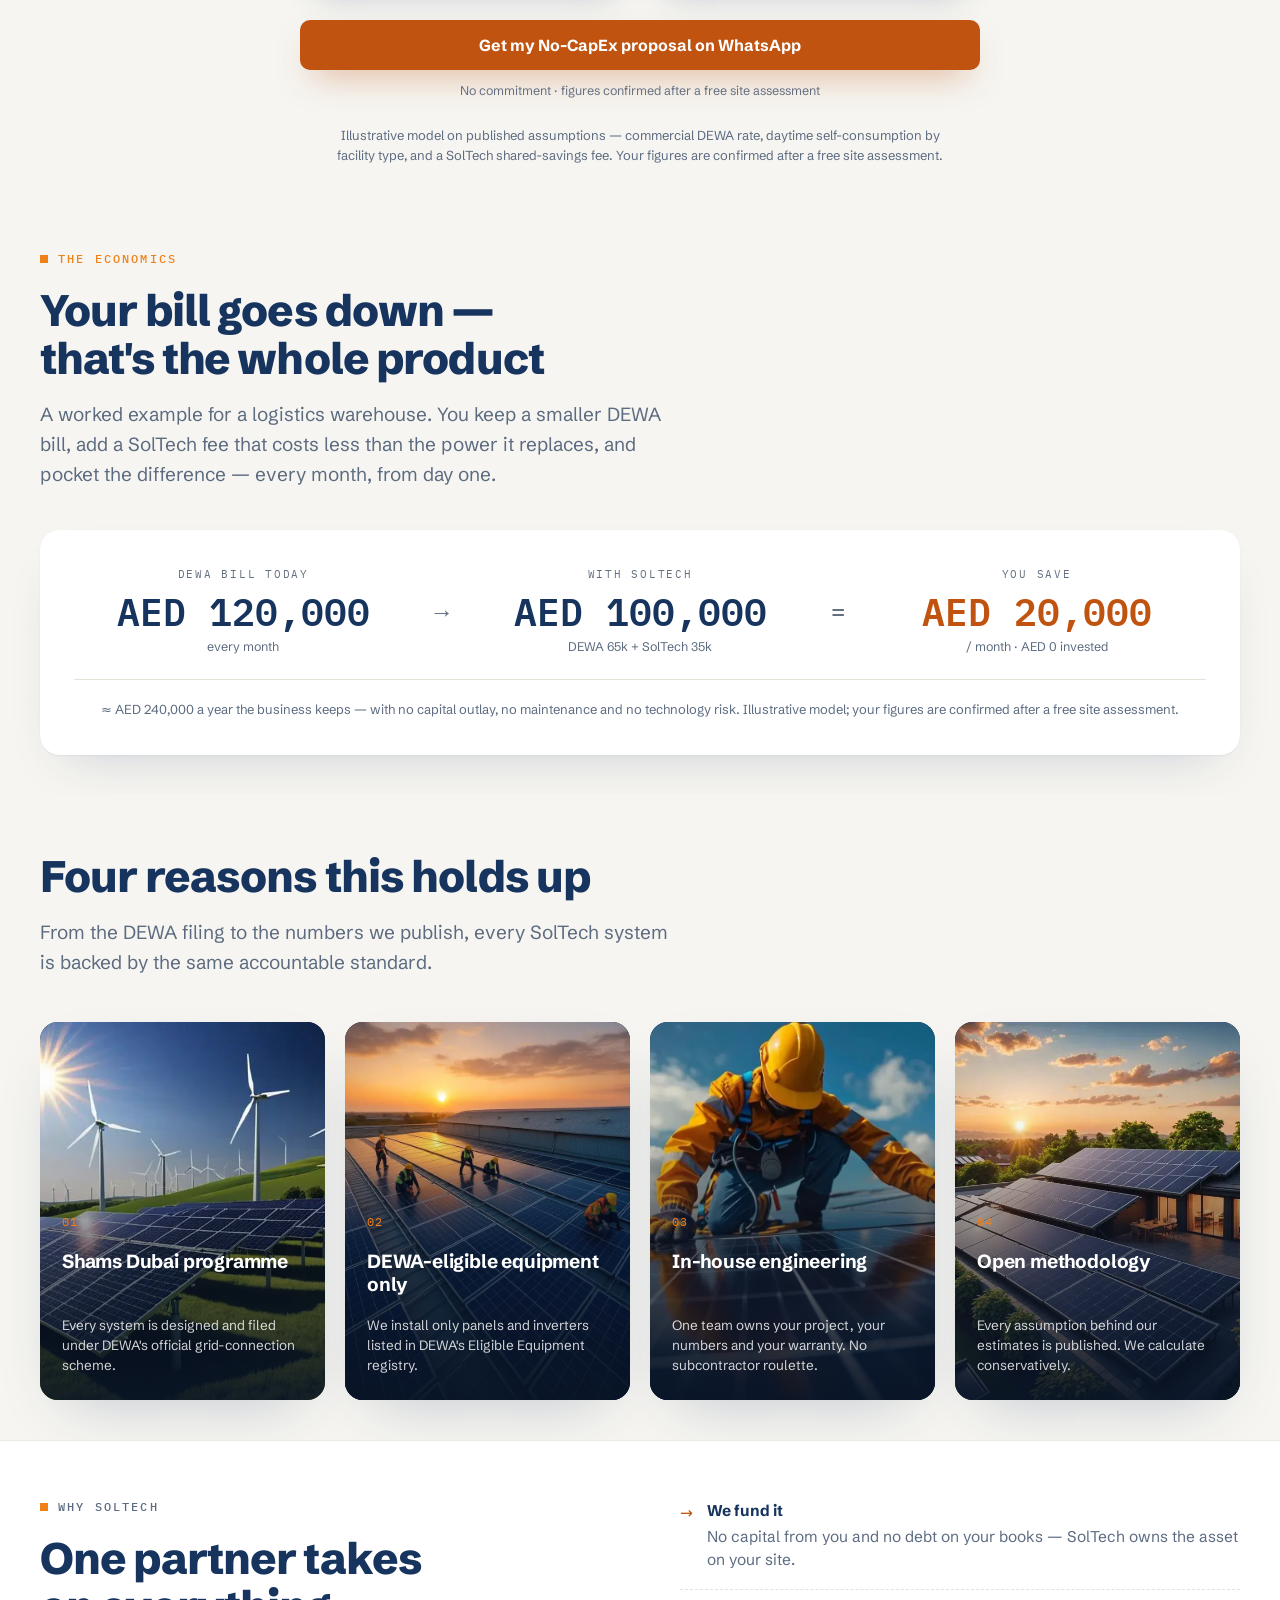
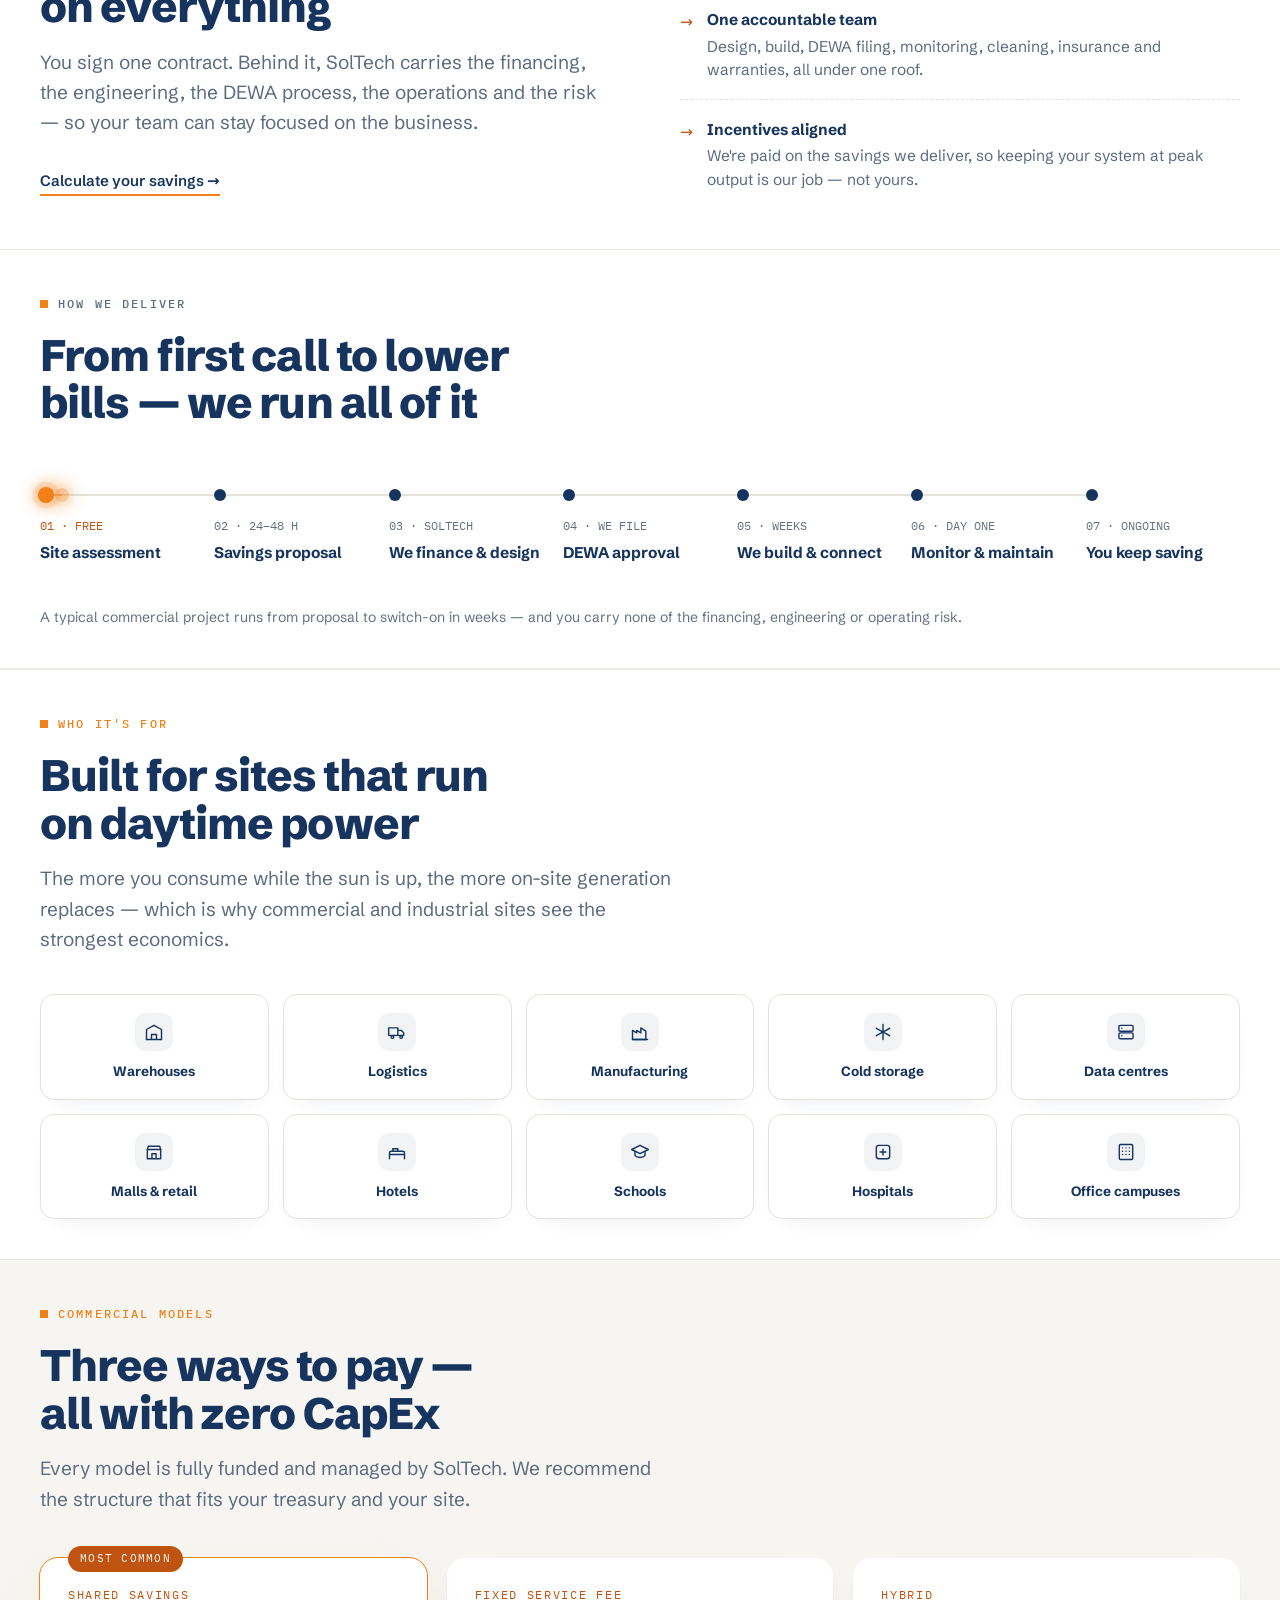
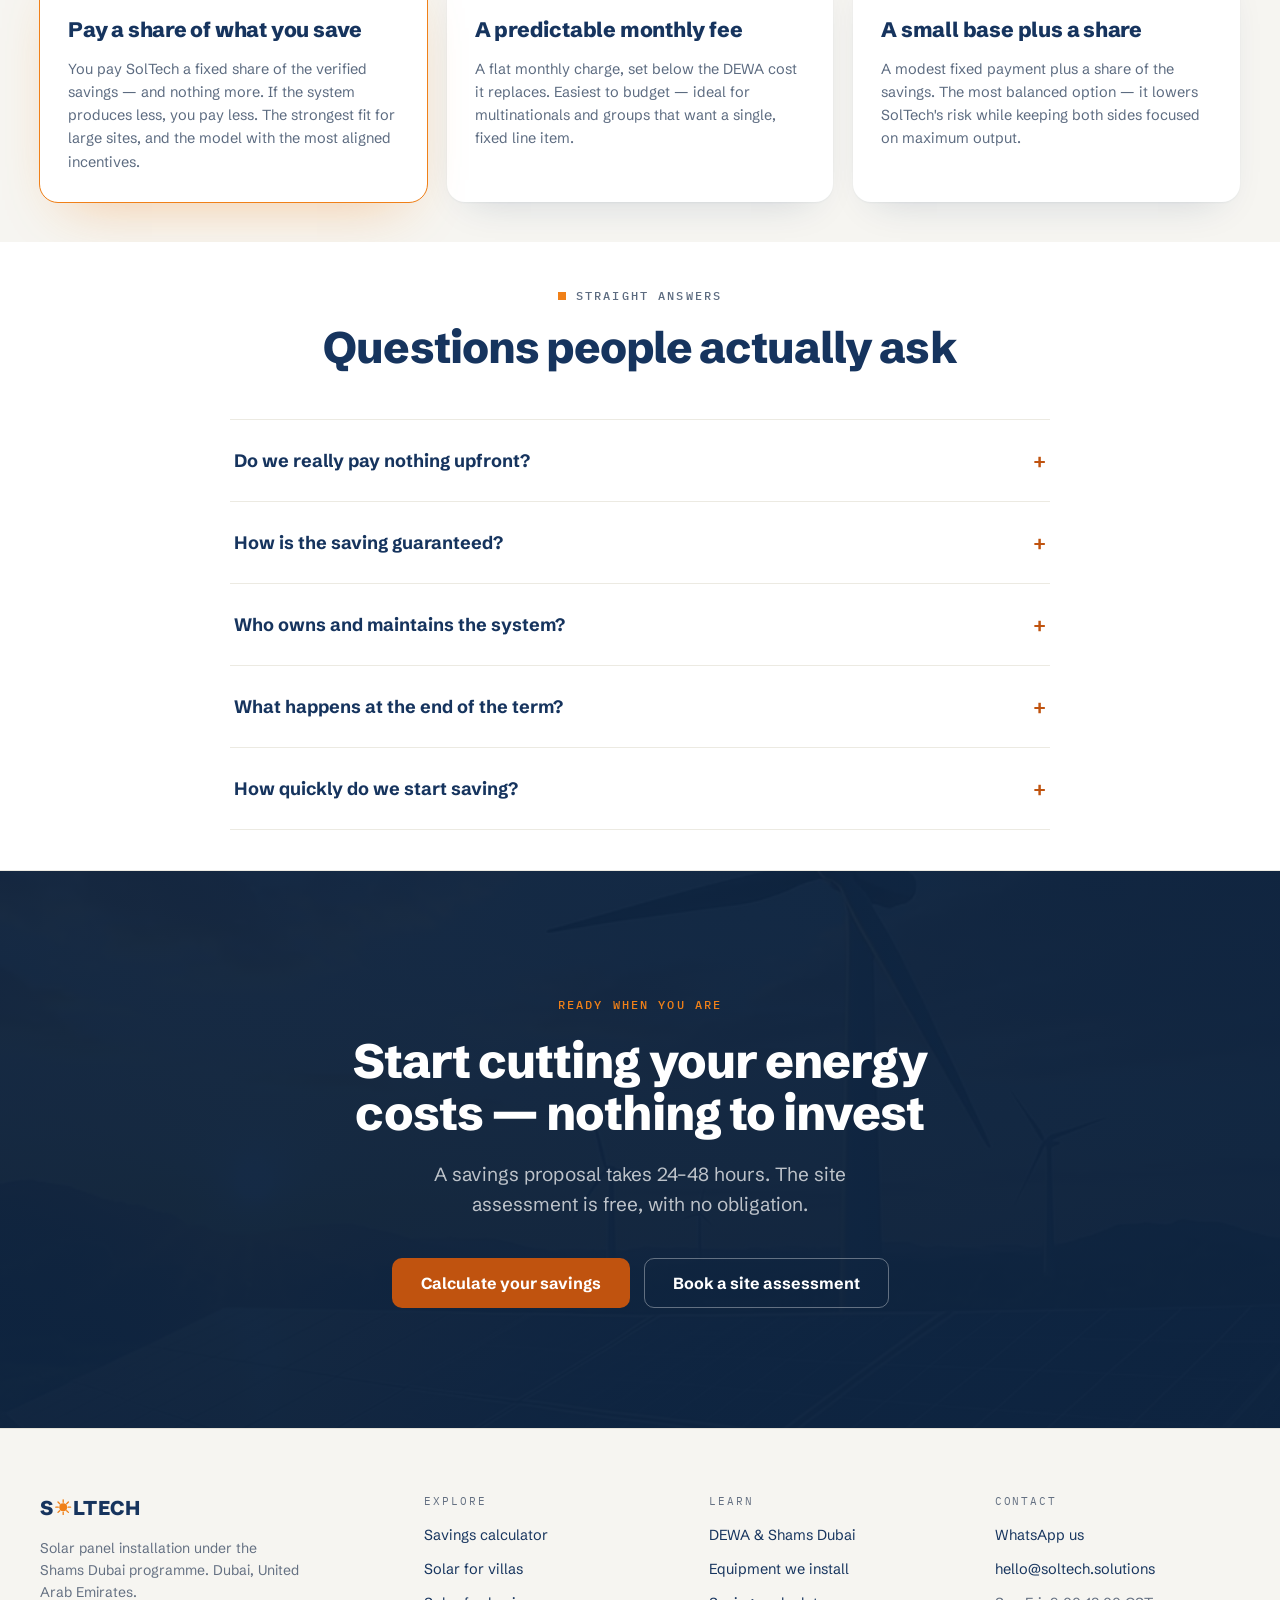
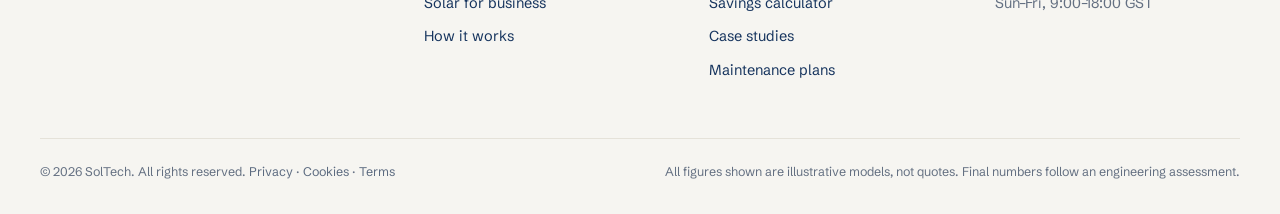
==== commit 9ddd19bf: "Content: change "25 years" positioning to "5 years" per owner request - Marketing/positioning horizo" ====
--- a/index.html
+++ b/index.html
@@ -151,7 +151,7 @@
       <a class="chooser-card" href="/residential.html">
         <span class="chooser-card__ic" aria-hidden="true"><svg viewBox="0 0 24 24" fill="none" stroke="currentColor" stroke-width="1.8" stroke-linecap="round" stroke-linejoin="round"><path d="M3 11 12 4l9 7"/><path d="M5 10v10h14V10"/><path d="M10 20v-6h4v6"/></svg></span>
         <div class="chooser-card__t">For Residential</div>
-        <p class="chooser-card__d">Villa &amp; home owners — own your rooftop solar and cut your DEWA bill for 25 years.</p>
+        <p class="chooser-card__d">Villa &amp; home owners — own your rooftop solar and cut your DEWA bill for 5 years.</p>
         <span class="chooser-card__go">Explore <span class="arw">→</span></span>
       </a>
       <a class="chooser-card" href="/investors.html">
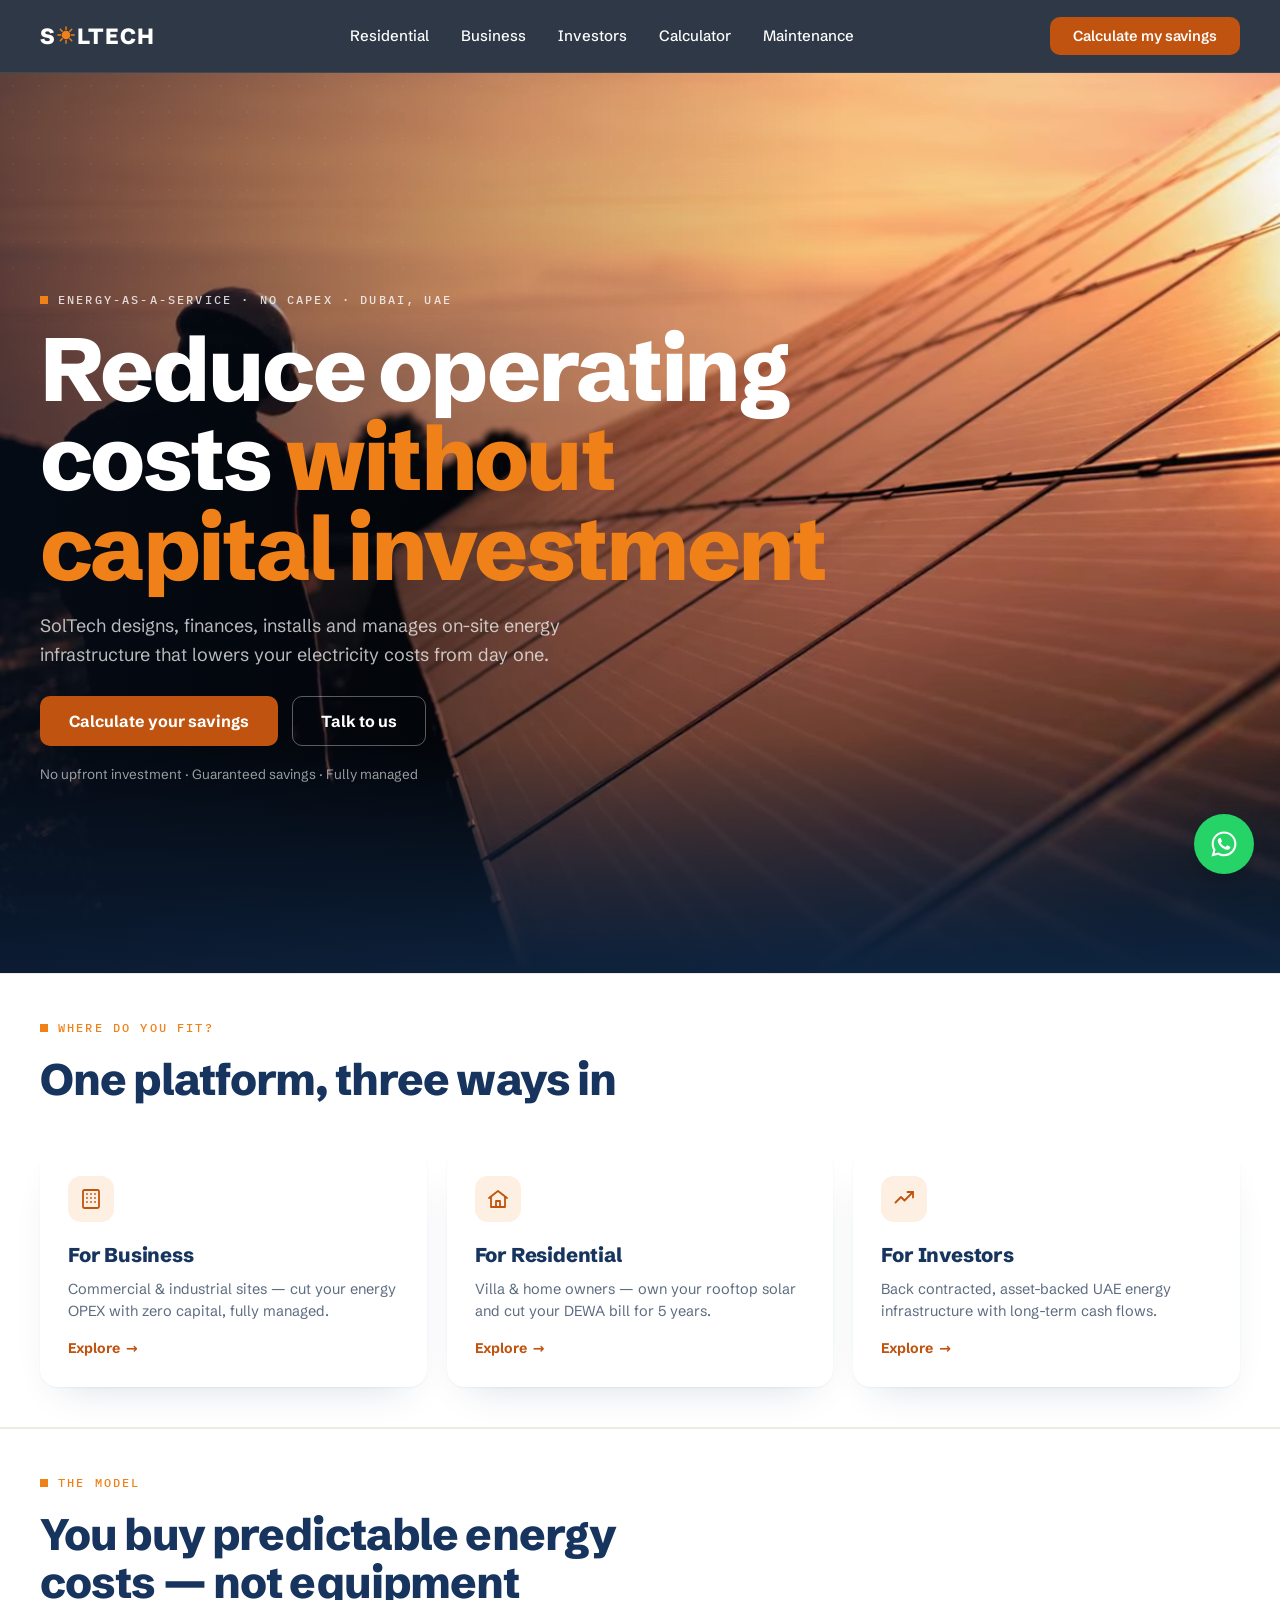
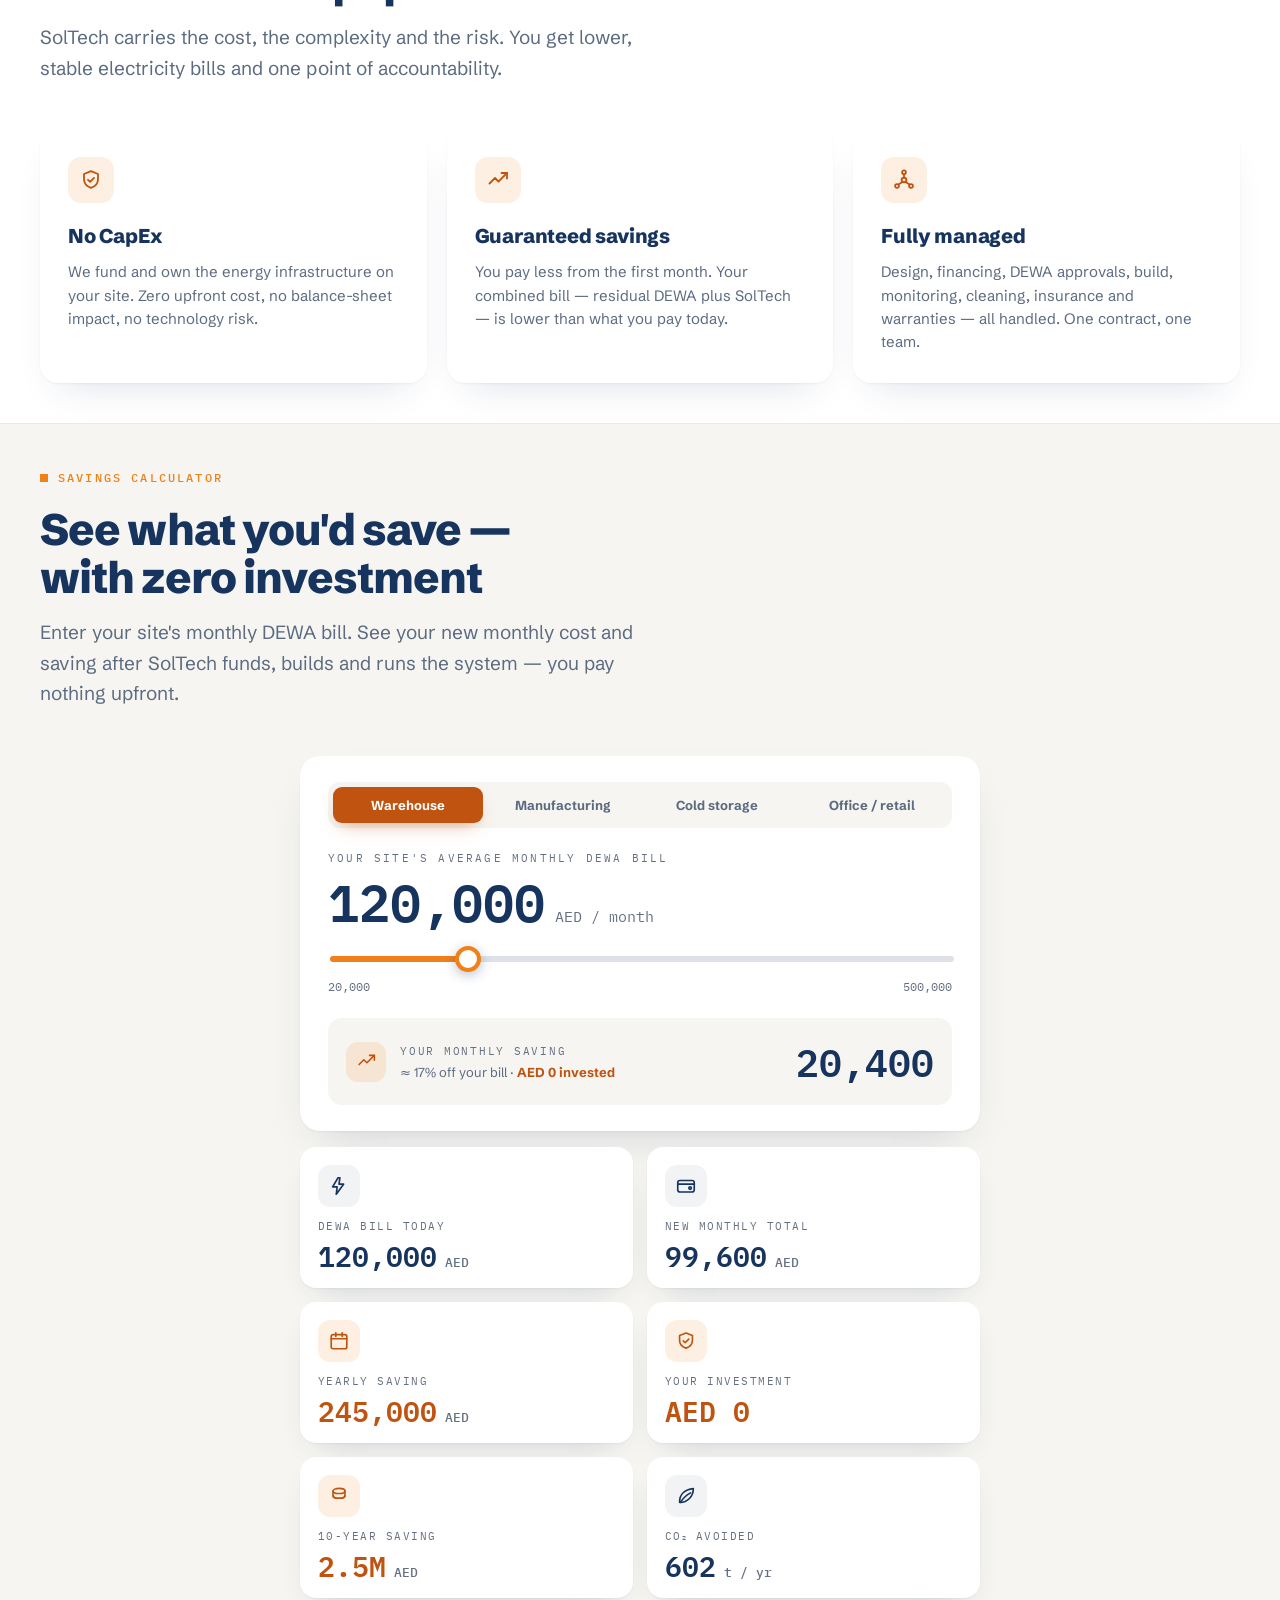
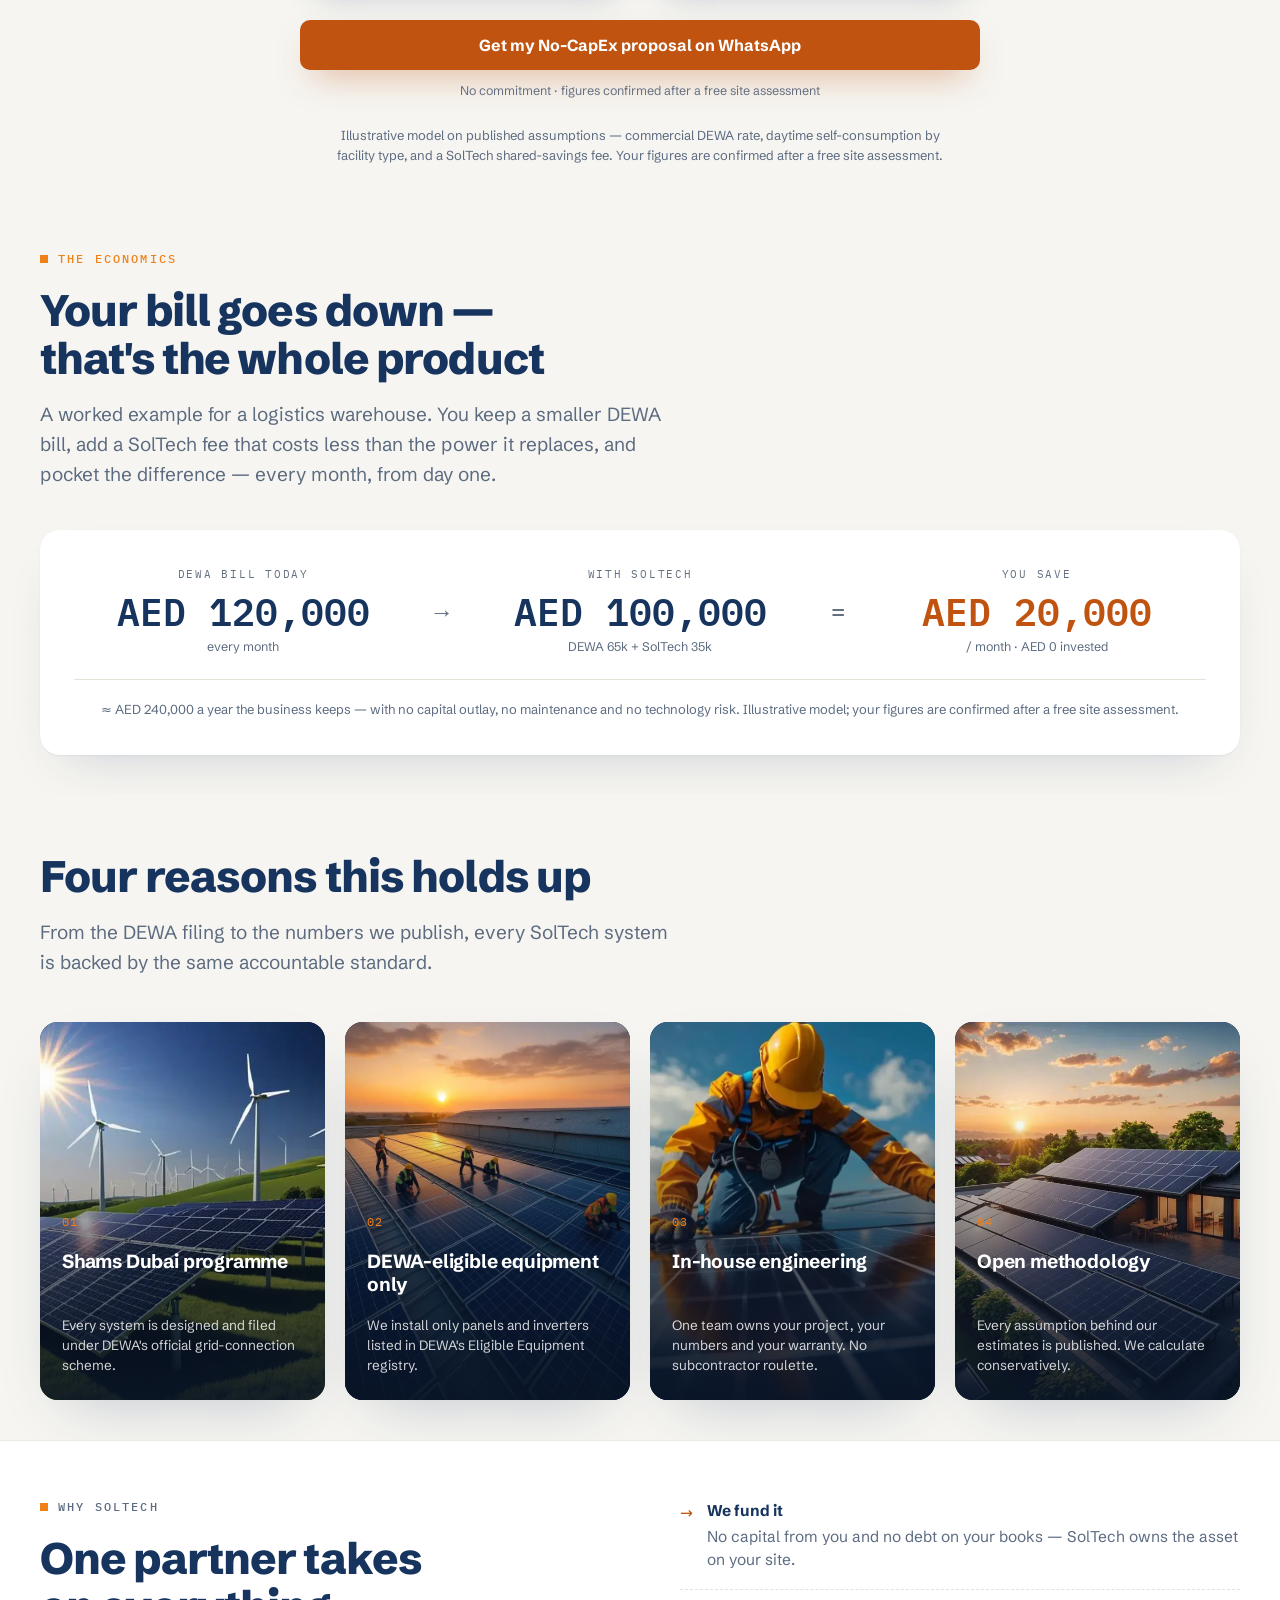
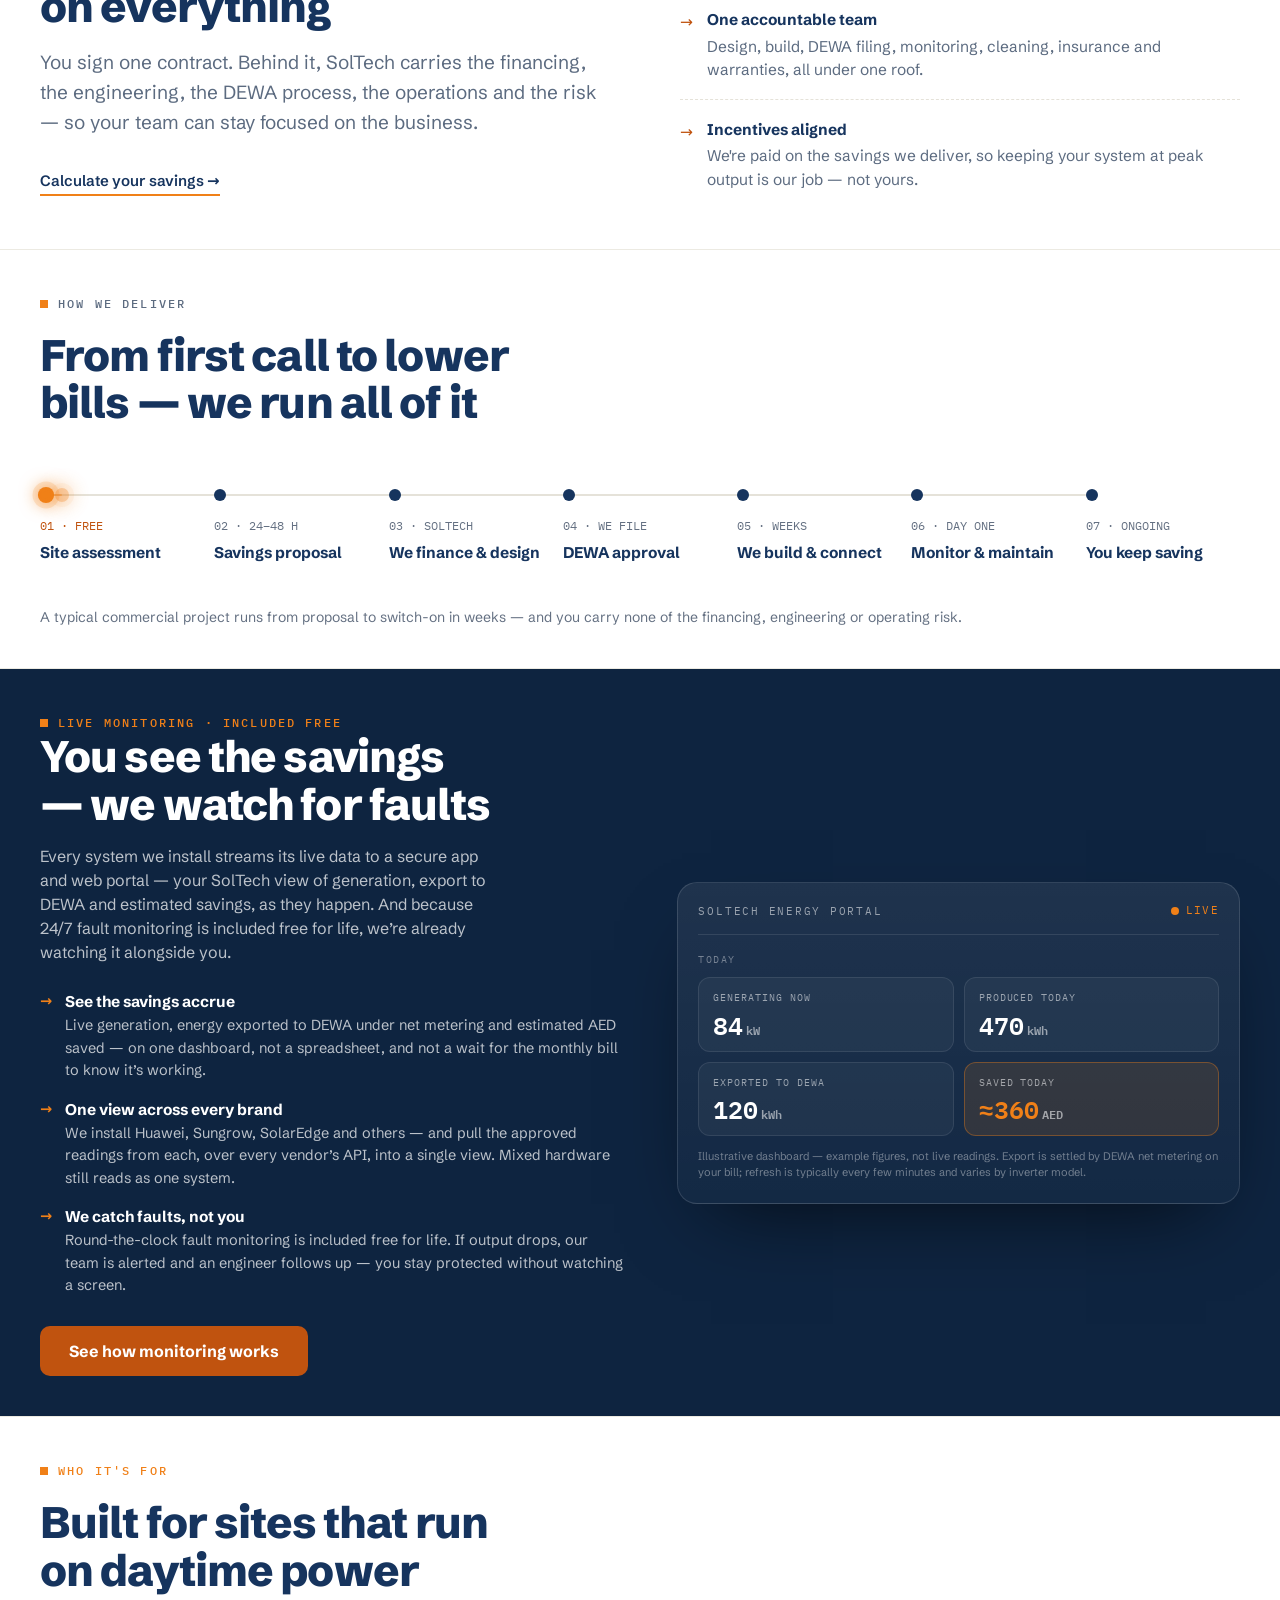
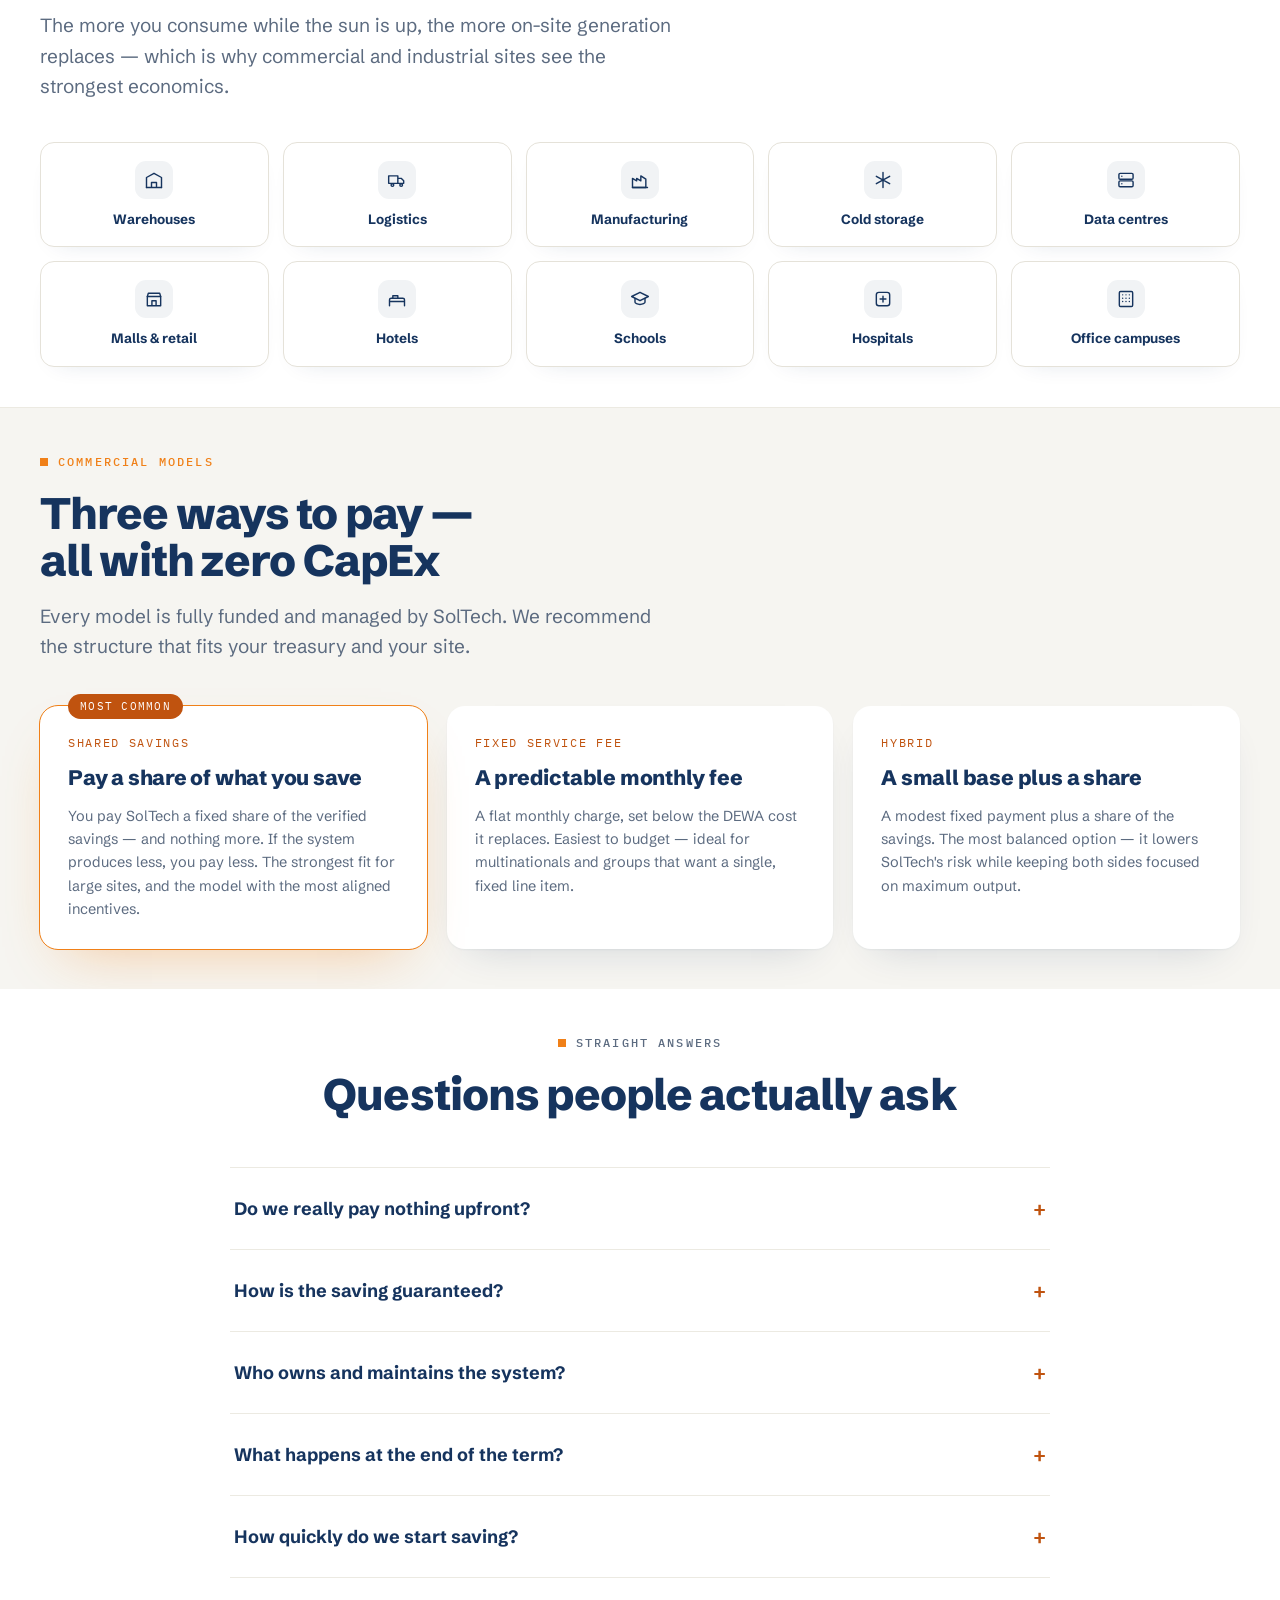
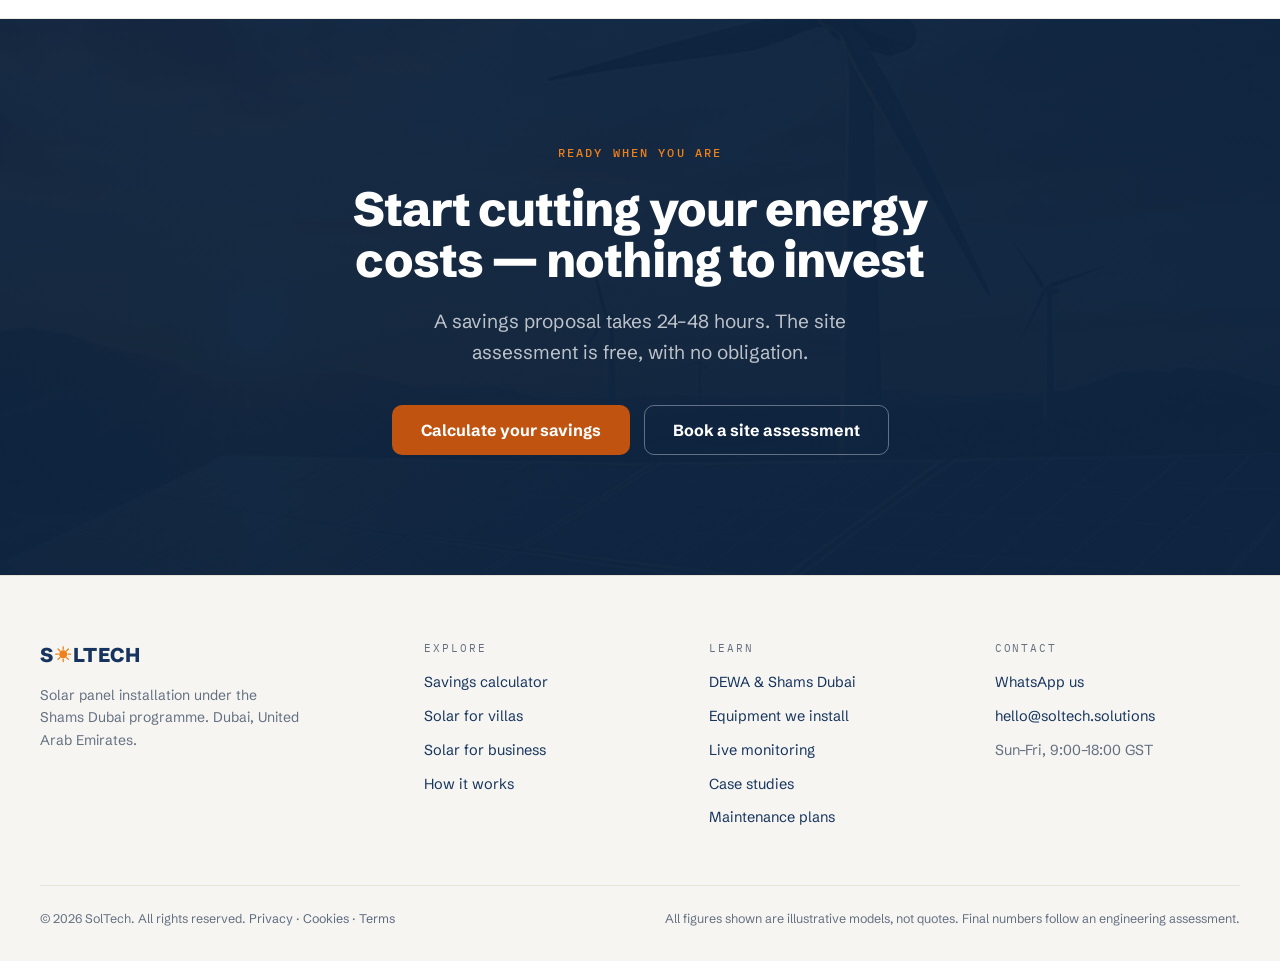
==== commit 435ebb76: "Add live-monitoring page + homepage section (SolTech Energy Portal) New monitoring.html and a homepa" ====
--- a/index.html
+++ b/index.html
@@ -38,7 +38,7 @@
 <link rel="preload" as="image" href="assets/img/hero-poster.jpg" fetchpriority="high">
 <link rel="preload" href="assets/fonts/schibsted-grotesk-latin.woff2" as="font" type="font/woff2" crossorigin>
 <link rel="preload" href="assets/fonts/ibm-plex-mono-500-latin.woff2" as="font" type="font/woff2" crossorigin>
-<link rel="stylesheet" href="assets/css/styles.css?v=19">
+<link rel="stylesheet" href="assets/css/styles.css?v=20">
 
 <!-- ===== Structured data ===== -->
 <script type="application/ld+json">
@@ -384,6 +384,43 @@
   </div>
 </section>
 
+<!-- ==================== LIVE MONITORING ==================== -->
+<section class="section section--deep mon" id="monitoring">
+  <div class="container">
+    <div class="mon__grid">
+      <div data-reveal>
+        <div class="eyebrow"><span class="eyebrow__sq"></span>Live monitoring &middot; included free</div>
+        <h2 class="h2" style="color:#fff">You see the savings &mdash; we watch for faults</h2>
+        <p class="mon__lead">Every system we install streams its live data to a secure app and web portal &mdash; your SolTech view of generation, export to DEWA and estimated savings, as they happen. And because 24/7 fault monitoring is included free for life, we&rsquo;re already watching it alongside you.</p>
+        <ul class="mon__list">
+          <li><span class="ic" aria-hidden="true">&rarr;</span><span><b>See the savings accrue</b><span>Live generation, energy exported to DEWA under net metering and estimated AED saved &mdash; on one dashboard, not a spreadsheet, and not a wait for the monthly bill to know it&rsquo;s working.</span></span></li>
+          <li><span class="ic" aria-hidden="true">&rarr;</span><span><b>One view across every brand</b><span>We install Huawei, Sungrow, SolarEdge and others &mdash; and pull the approved readings from each, over every vendor&rsquo;s API, into a single view. Mixed hardware still reads as one system.</span></span></li>
+          <li><span class="ic" aria-hidden="true">&rarr;</span><span><b>We catch faults, not you</b><span>Round-the-clock fault monitoring is included free for life. If output drops, our team is alerted and an engineer follows up &mdash; you stay protected without watching a screen.</span></span></li>
+        </ul>
+        <div class="mon__cta">
+          <a href="/monitoring.html" class="btn btn--accent">See how monitoring works</a>
+        </div>
+      </div>
+      <div data-reveal data-reveal-delay="120">
+        <div class="pdash">
+          <div class="pdash__bar">
+            <span class="pdash__brand">SolTech Energy Portal</span>
+            <span class="pdash__live">Live</span>
+          </div>
+          <div class="pdash__glabel">Today</div>
+          <div class="pdash__grid">
+            <div class="pdash__tile"><div class="pdash__tk">Generating now</div><div class="pdash__tv"><span class="n">84</span><span class="u">kW</span></div></div>
+            <div class="pdash__tile"><div class="pdash__tk">Produced today</div><div class="pdash__tv"><span class="n">470</span><span class="u">kWh</span></div></div>
+            <div class="pdash__tile"><div class="pdash__tk">Exported to DEWA</div><div class="pdash__tv"><span class="n">120</span><span class="u">kWh</span></div></div>
+            <div class="pdash__tile pdash__tile--accent"><div class="pdash__tk">Saved today</div><div class="pdash__tv"><span class="n">&asymp;360</span><span class="u">AED</span></div></div>
+          </div>
+          <div class="pdash__note">Illustrative dashboard &mdash; example figures, not live readings. Export is settled by DEWA net metering on your bill; refresh is typically every few minutes and varies by inverter model.</div>
+        </div>
+      </div>
+    </div>
+  </div>
+</section>
+
 <!-- ==================== SEGMENTS ==================== -->
 <section class="section section--white" id="segments">
   <div class="container">
@@ -506,7 +543,7 @@
         <div class="footer-col__k">Learn</div>
         <a href="/dewa-guide.html">DEWA &amp; Shams Dubai</a>
         <a href="/equipment.html">Equipment we install</a>
-        <a href="/calculator.html">Savings calculator</a>
+        <a href="/monitoring.html">Live monitoring</a>
         <a href="/case-studies.html">Case studies</a>
         <a href="/maintenance.html">Maintenance plans</a>
       </div>
--- a/assets/css/styles.css
+++ b/assets/css/styles.css
@@ -727,6 +727,53 @@
   .tcard { height: 400px; }
 }
 
+/* ============================================================
+   Live monitoring — homepage section (.mon) + shared portal
+   dashboard mock (.pdash). Dark context.
+   ============================================================ */
+.mon__grid { display: grid; grid-template-columns: 1.02fr .98fr; gap: 52px; align-items: center; }
+.mon .eyebrow { color: var(--accent); }
+.mon .eyebrow__sq { background: var(--accent); }
+.mon__lead { margin-top: 16px; color: var(--on-dark-70); max-width: 46ch; }
+.mon__list { list-style: none; margin: 26px 0 0; padding: 0; display: grid; gap: 16px; }
+.mon__list li { display: flex; gap: 13px; }
+.mon__list .ic { color: var(--accent); flex: 0 0 auto; font-weight: 700; }
+.mon__list b { display: block; color: #fff; font-size: 15.5px; }
+.mon__list span span, .mon__list li > span { color: var(--on-dark-70); font-size: 14.5px; line-height: 1.55; }
+.mon__cta { margin-top: 30px; display: flex; flex-wrap: wrap; gap: 12px; }
+
+/* Portal dashboard mock — dark card with live tiles */
+.pdash { background: linear-gradient(180deg, rgba(255,255,255,.07), rgba(255,255,255,.025)); border: 1px solid rgba(255,255,255,.13); border-radius: 20px; padding: 20px 20px 22px; box-shadow: 0 34px 80px -34px rgba(0,0,0,.7); }
+.pdash__bar { display: flex; align-items: center; justify-content: space-between; padding-bottom: 15px; border-bottom: 1px solid rgba(255,255,255,.10); }
+.pdash__brand { font-family: var(--mono); font-size: 11px; letter-spacing: .16em; text-transform: uppercase; color: var(--on-dark-55); }
+.pdash__live { display: inline-flex; align-items: center; gap: 7px; font-family: var(--mono); font-size: 10.5px; letter-spacing: .12em; text-transform: uppercase; color: var(--accent); }
+.pdash__live::before { content: ""; width: 8px; height: 8px; border-radius: 50%; background: var(--accent); animation: pdashPulse 2.2s var(--ease) infinite; }
+@keyframes pdashPulse { 0% { box-shadow: 0 0 0 0 rgba(240,128,24,.55); } 70% { box-shadow: 0 0 0 9px rgba(240,128,24,0); } 100% { box-shadow: 0 0 0 0 rgba(240,128,24,0); } }
+.pdash__glabel { font-family: var(--mono); font-size: 10px; letter-spacing: .15em; text-transform: uppercase; color: var(--on-dark-40); margin: 17px 0 10px; }
+.pdash__grid { display: grid; grid-template-columns: repeat(2, 1fr); gap: 10px; }
+.pdash__grid--3 { grid-template-columns: repeat(3, 1fr); }
+.pdash__tile { background: rgba(255,255,255,.045); border: 1px solid rgba(255,255,255,.09); border-radius: 12px; padding: 13px 14px; }
+.pdash__tile--accent { background: rgba(240,128,24,.13); border-color: rgba(240,128,24,.36); }
+.pdash__tk { font-family: var(--mono); font-size: 9.5px; letter-spacing: .1em; text-transform: uppercase; color: var(--on-dark-55); }
+.pdash__tv { margin-top: 7px; font-family: var(--mono); font-weight: 600; color: #fff; font-variant-numeric: tabular-nums; line-height: 1; }
+.pdash__tv .n { font-size: 25px; }
+.pdash__grid--3 .pdash__tv .n { font-size: 20px; }
+.pdash__tv .u { font-size: 11.5px; color: var(--on-dark-55); margin-left: 3px; }
+.pdash__tile--accent .pdash__tv .n { color: var(--accent); }
+.pdash__service { margin-top: 16px; display: flex; align-items: center; justify-content: space-between; gap: 12px; padding: 13px 15px; border-radius: 12px; background: rgba(255,255,255,.045); border: 1px solid rgba(255,255,255,.09); }
+.pdash__service .k { font-size: 12.5px; color: var(--on-dark-70); }
+.pdash__service .v { font-family: var(--mono); font-weight: 600; color: #fff; white-space: nowrap; }
+.pdash__note { margin-top: 12px; font-size: 11px; color: var(--on-dark-40); }
+
+@media (max-width: 900px) {
+  .mon__grid { grid-template-columns: 1fr; gap: 34px; }
+}
+@media (max-width: 460px) {
+  .pdash__tv .n { font-size: 21px; }
+  .pdash__grid--3 { grid-template-columns: repeat(2, 1fr); }
+  .pdash__grid--3 .pdash__tv .n { font-size: 18px; }
+}
+
 @media (hover: none) {
   .nav__link::after { display: none; }
 }
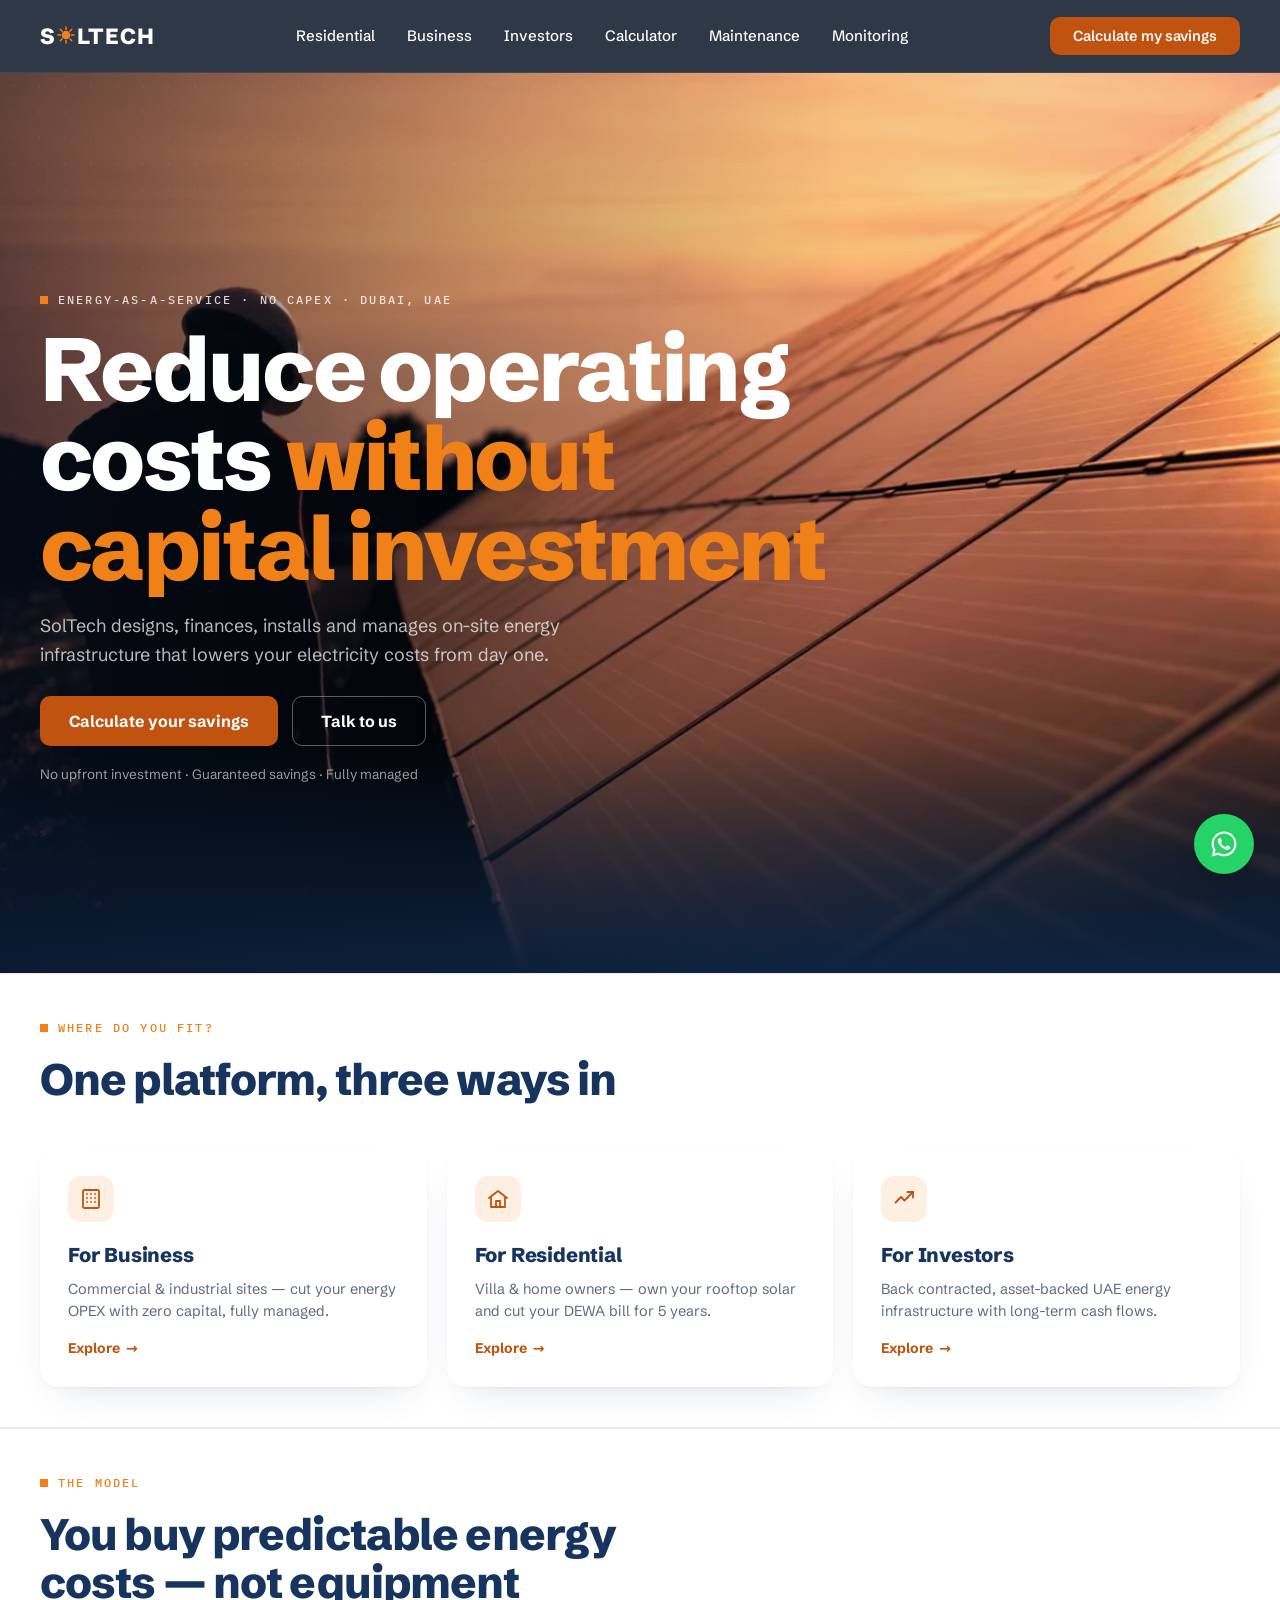
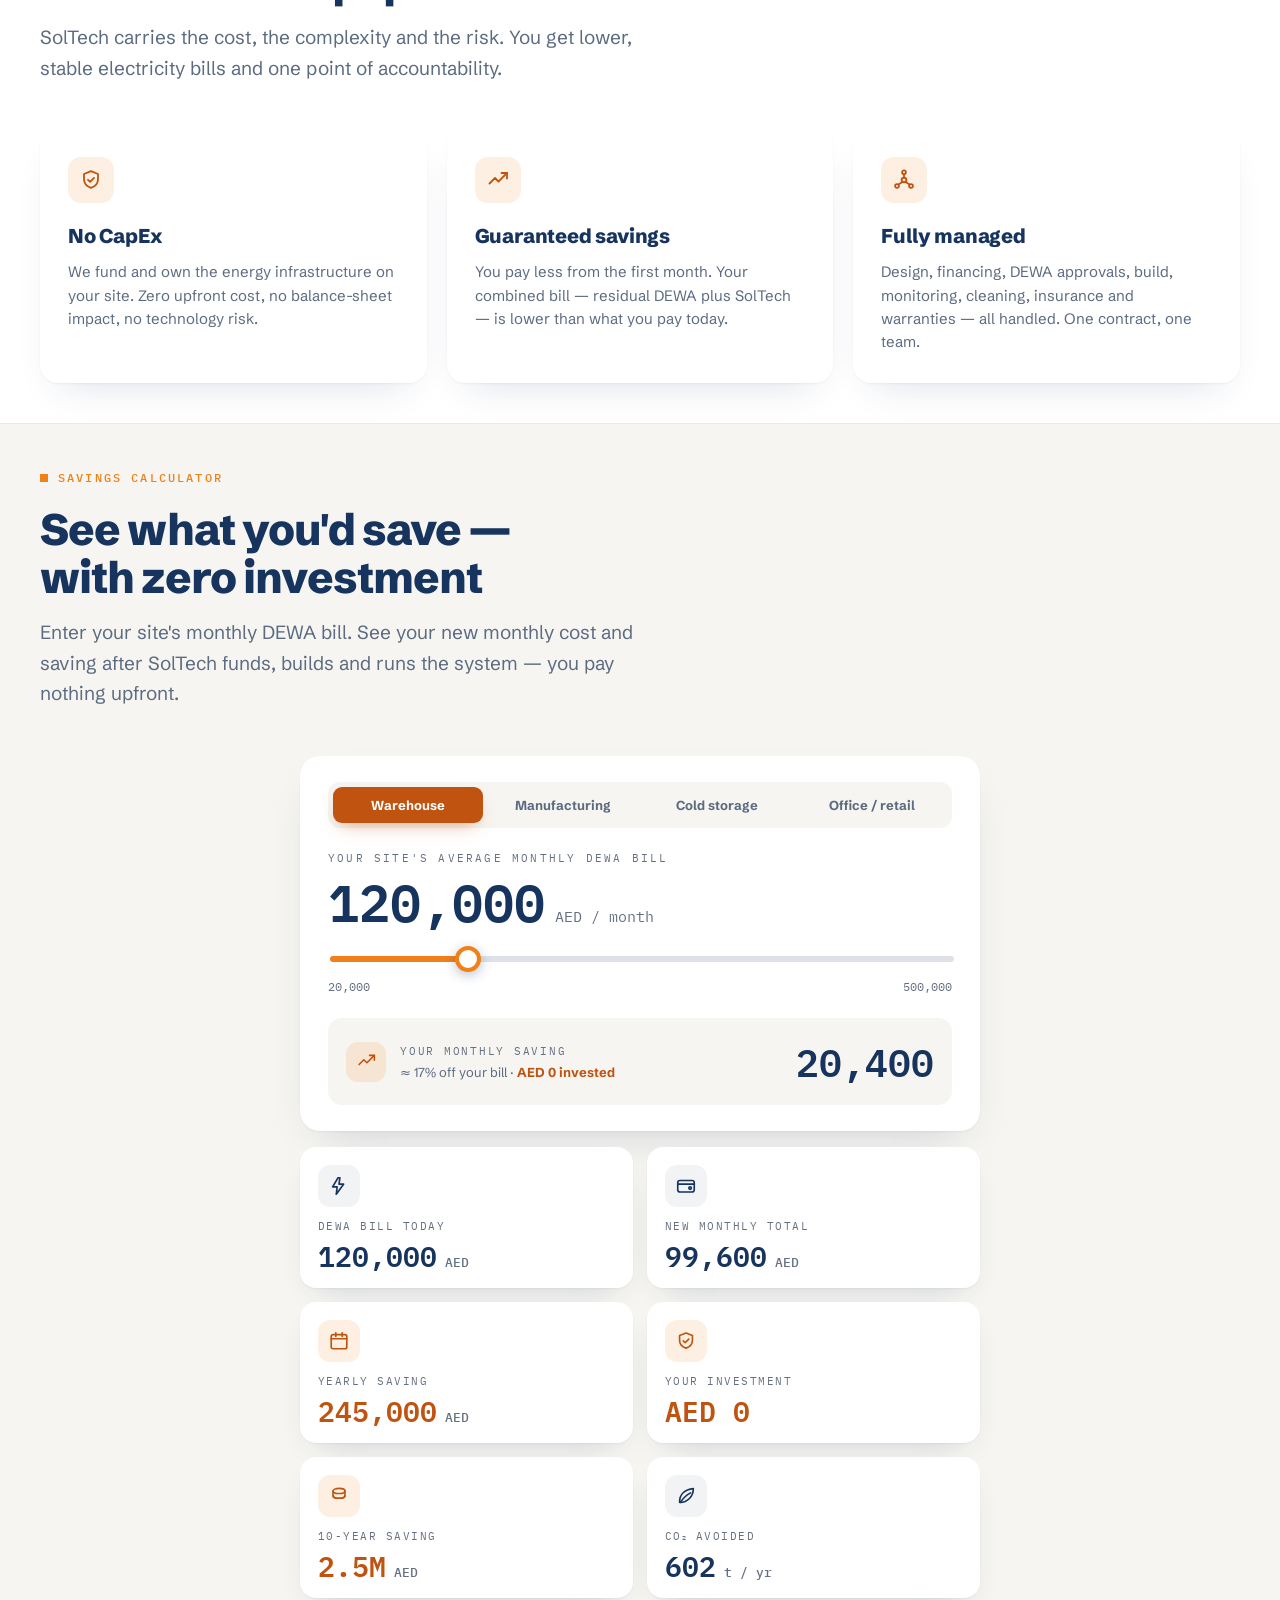
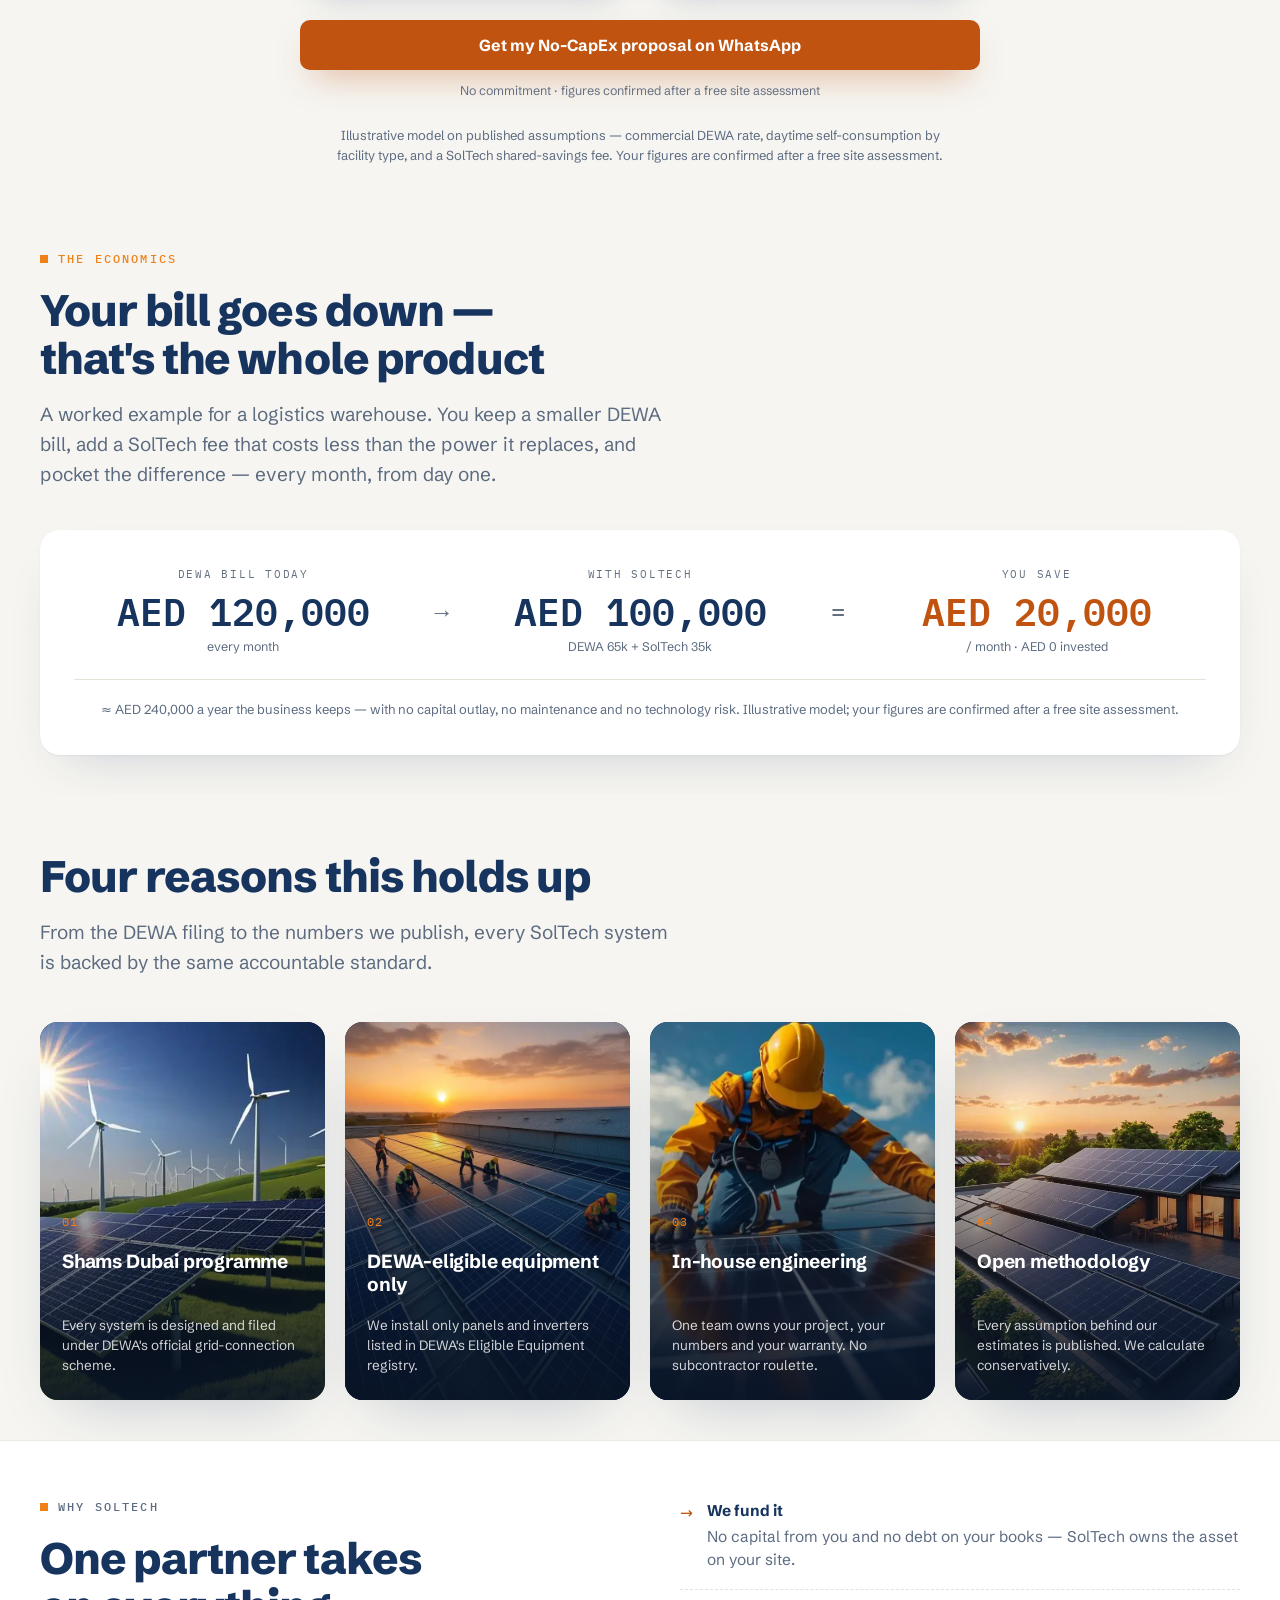
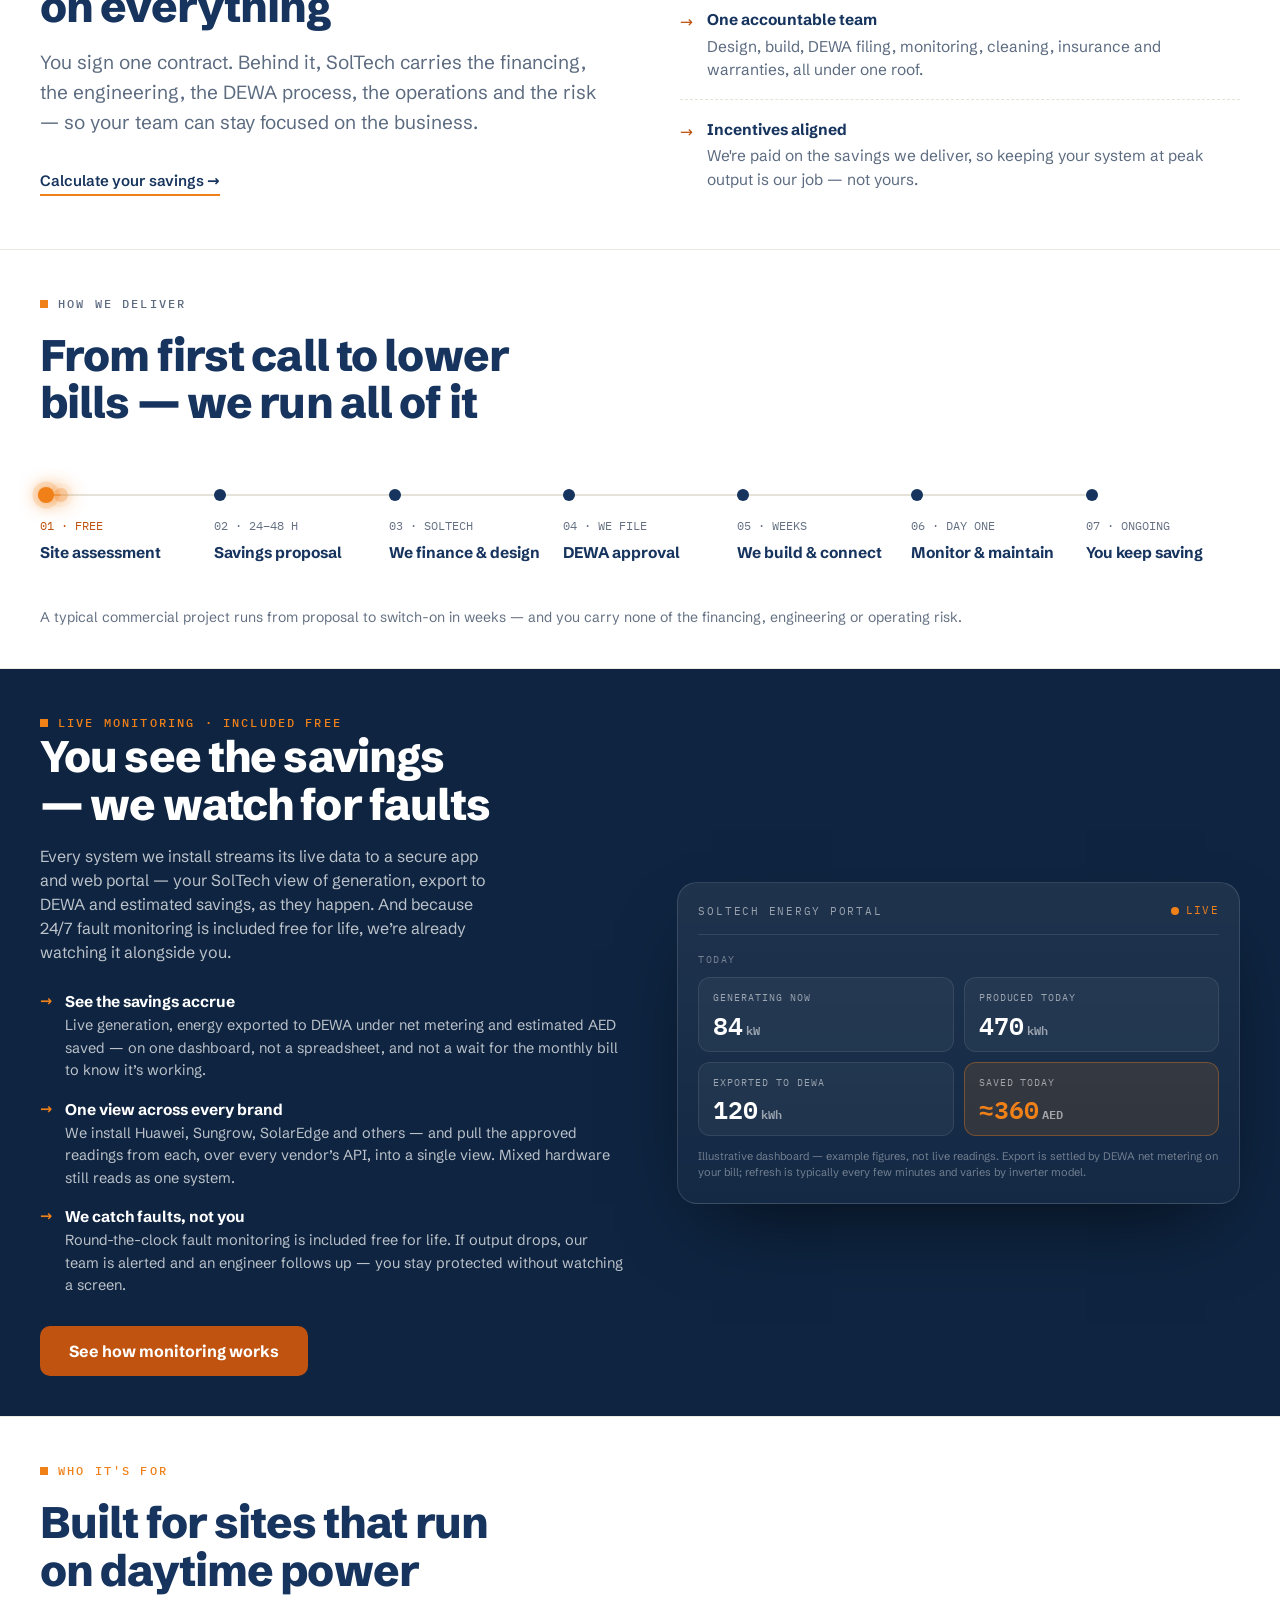
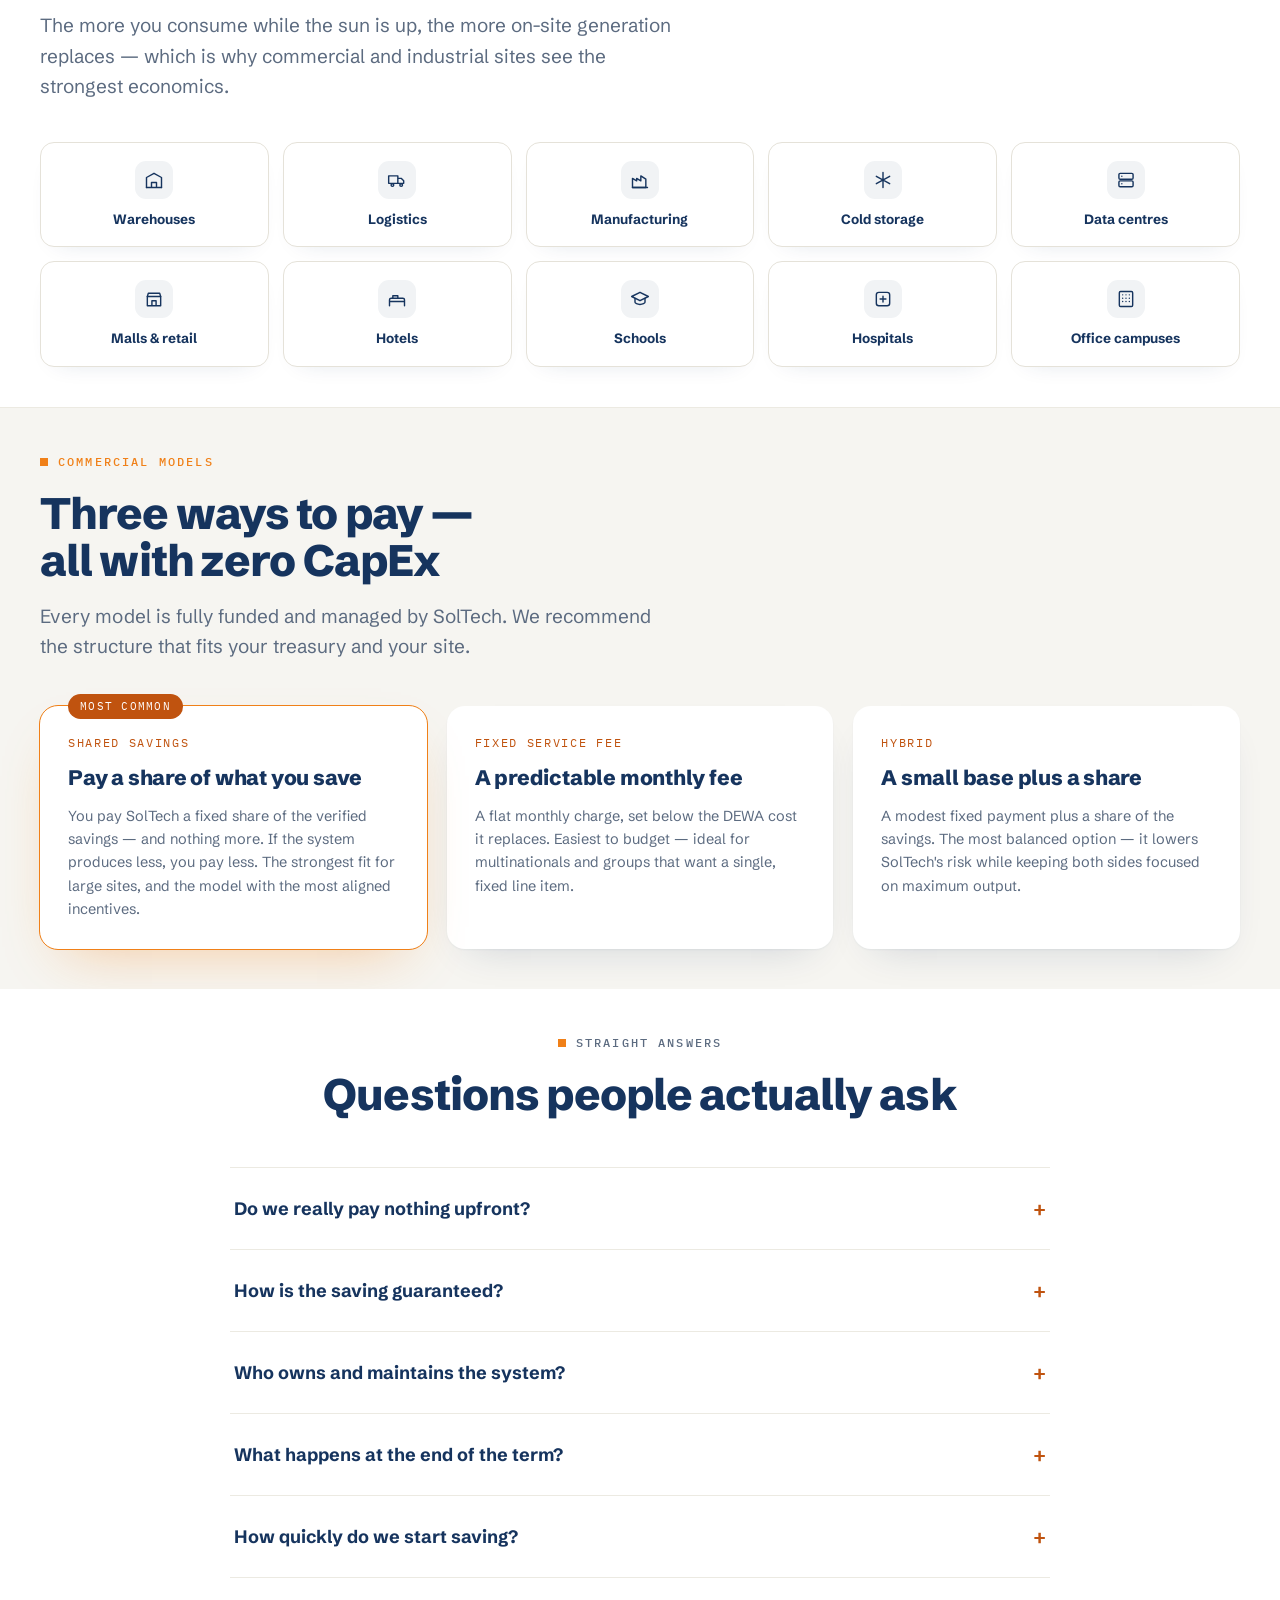
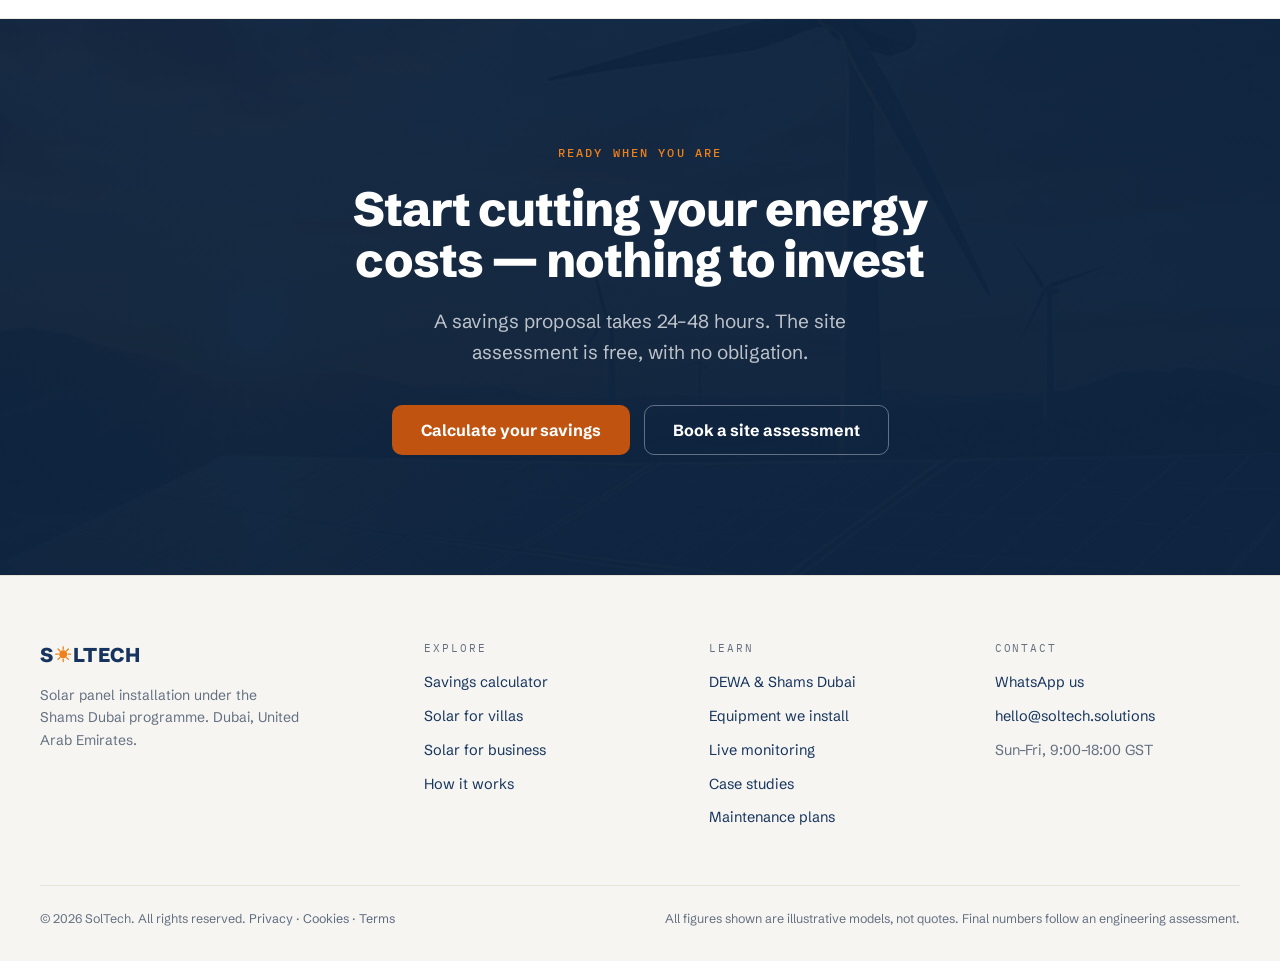
==== commit d8795568: "Nav: add Monitoring; enlarge inner-page hero titles to match homepage - Add "Monitoring" to the prim" ====
--- a/index.html
+++ b/index.html
@@ -94,6 +94,7 @@
       <a class="nav__link" href="/investors.html">Investors</a>
       <a class="nav__link" href="/calculator.html">Calculator</a>
       <a class="nav__link" href="/maintenance.html">Maintenance</a>
+      <a class="nav__link" href="/monitoring.html">Monitoring</a>
     </nav>
     <a href="#calc" class="btn btn--accent btn--sm header-cta">Calculate my savings</a>
     <button class="nav-toggle" id="navToggle" aria-label="Open menu" aria-expanded="false" aria-controls="mobileNav"><span></span></button>
@@ -104,6 +105,7 @@
     <a href="/investors.html">Investors</a>
     <a href="/calculator.html">Calculator</a>
     <a href="/maintenance.html">Maintenance</a>
+    <a href="/monitoring.html">Monitoring</a>
     <a href="/calculator.html" class="btn btn--accent">Calculate savings</a>
   </div>
 </header>
